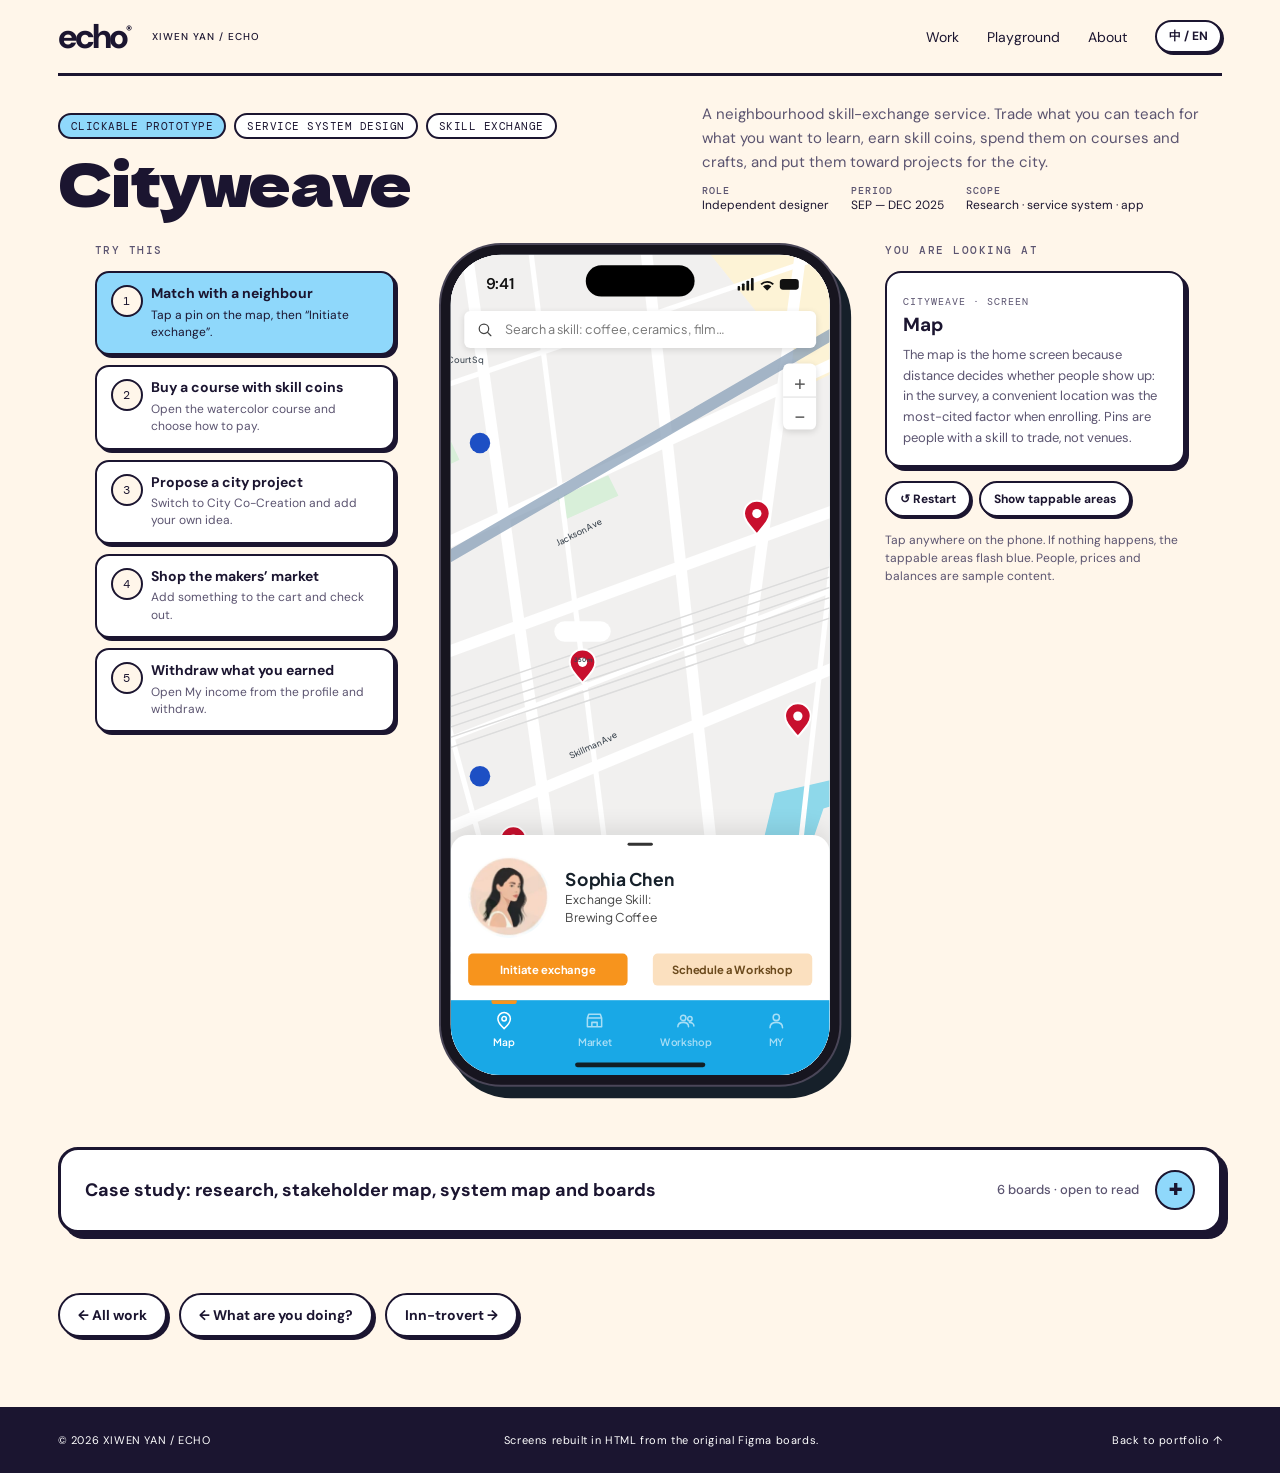
==== cityweave.html @ c462e12c "Add clickable prototypes for Inn-trovert, What are you doing? and Cityweave Each project gets its ow" ====
<!doctype html><html lang="en"><head><meta charset="UTF-8"><meta name="viewport" content="width=device-width, initial-scale=1">
<title>Cityweave — Clickable prototype · Xiwen (Echo) Yan</title>
<meta name="description" content="Cityweave: a skill-exchange service that weaves learning, earning and co-creation into city life. Tap through the prototype: match with a neighbour, buy a course with skill coins, propose a city project.">
<link rel="canonical" href="https://portfolio.xiwenyan.top/cityweave.html">
<meta name="author" content="Xiwen Yan (Echo Yan)"><meta name="theme-color" content="#19a8e6">
<meta property="og:type" content="article"><meta property="og:title" content="Cityweave — clickable prototype by Xiwen (Echo) Yan">
<meta property="og:description" content="Weaving skills into the city fabric. Tap through the prototype.">
<meta property="og:url" content="https://portfolio.xiwenyan.top/cityweave.html"><meta property="og:image" content="https://portfolio.xiwenyan.top/assets/cityweave-cover.webp">
<meta name="twitter:card" content="summary_large_image">
<link rel="icon" href="assets/avatar.png">
<link rel="stylesheet" href="proto.css">
<link rel="stylesheet" href="https://fonts.googleapis.com/css2?family=Plus+Jakarta+Sans:wght@400;500;600;700;800&display=swap">
<style>
:root{--accent:#8fd8fb}
/* Cityweave — sky blue, one orange, lots of white. Rebuilt from the high-fidelity board. */
.cw{--blue:#19a8e6;--pale:#bfe6fa;--bg:#eef8fd;--or:#f7941d;--ink:#16202a;--mute:#93a3b0;background:var(--bg);color:var(--ink);font-family:'Plus Jakarta Sans',sans-serif}
.cw .screen{background:var(--bg)}
.cw svg.ic{width:22px;height:22px;fill:none;stroke:currentColor;stroke-width:1.7;stroke-linecap:round;stroke-linejoin:round}
.cw .bar{flex:none;height:44px;display:grid;grid-template-columns:52px 1fr 52px;align-items:center;text-align:center;font-weight:700;font-size:15px}
.cw .bar button{height:100%;display:grid;place-items:center}
.cw .tabs{flex:none;display:grid;grid-template-columns:repeat(4,1fr);background:var(--blue);padding:10px 8px 28px;color:rgba(255,255,255,.62)}
.cw .tabs button{display:flex;flex-direction:column;align-items:center;gap:4px;font-size:10.5px;font-weight:600;position:relative}
.cw .tabs .cur{color:#fff}.cw .tabs .cur::before{content:'';position:absolute;top:-10px;width:26px;height:4px;border-radius:0 0 3px 3px;background:var(--or)}
.cw .btn{display:block;width:100%;padding:13px;border-radius:8px;background:var(--blue);color:#fff;font-weight:700;font-size:14px;text-align:center}
.cw .btn.or{background:var(--or)}.cw .btn.soft{background:#fbe0bf;color:#6b4a1d}.cw .btn.round{border-radius:30px}
.cw .btn:active{filter:brightness(.92)}
.cw .chips{display:flex;gap:8px;overflow-x:auto;scrollbar-width:none;padding:2px 16px}.cw .chips::-webkit-scrollbar{display:none}
.cw .chip2{flex:none;padding:5px 14px;border-radius:6px;border:1px solid var(--or);font-size:11.5px;font-weight:600;background:#fff}
.cw .chip2[aria-pressed=true]{background:var(--or);color:#fff}
.cw .card{background:#fff;border-radius:12px;box-shadow:0 2px 10px rgba(25,120,170,.08)}
/* map */
.cw .map{position:absolute;inset:0 0 0 0;background:#f1f0ef;overflow:hidden}
.cw .map svg{width:100%;height:100%;display:block;transition:transform .35s cubic-bezier(.2,.8,.2,1);transform-origin:50% 42%}
.cw .map text{font:500 13px 'Plus Jakarta Sans',sans-serif;fill:#3c4650}
.cw .pin{cursor:pointer}.cw .pin circle{transition:r .2s}
.cw .pin.on .halo{animation:halo 1.6s infinite}@keyframes halo{from{r:10;opacity:.5}to{r:26;opacity:0}}
.cw .search{position:absolute;left:14px;right:14px;top:58px;z-index:3;height:38px;border-radius:6px;background:#fff;box-shadow:0 2px 8px rgba(0,0,0,.12);display:flex;align-items:center;gap:10px;padding:0 12px;color:#444;font-size:13px}
.cw .search input{flex:1;border:0;outline:0;font:inherit;background:none;min-width:0}
.cw .zoom{position:absolute;right:14px;top:112px;z-index:3;display:grid;border-radius:6px;overflow:hidden;box-shadow:0 2px 8px rgba(0,0,0,.14);background:#fff}
.cw .zoom button{width:34px;height:34px;font-size:20px;color:#555}.cw .zoom button+button{border-top:1px solid #ddd}
.cw .person{position:absolute;left:0;right:0;bottom:74px;z-index:4;background:#fff;border-radius:18px 18px 0 0;padding:22px 18px 18px;box-shadow:0 -6px 24px rgba(0,0,0,.1);transition:transform .3s cubic-bezier(.2,.8,.2,1)}
.cw .person::before{content:'';position:absolute;left:50%;top:8px;width:26px;height:3px;margin-left:-13px;border-radius:2px;background:#333}
.cw .person .top{display:flex;gap:16px;align-items:center;margin-bottom:16px}
.cw .face{width:84px;height:84px;border-radius:50%;object-fit:cover;flex:none;background:#f6d7c6;display:grid;place-items:center;font-weight:800;font-size:26px;color:#fff}
.cw .person h3{font-size:18px;font-weight:700}.cw .person p{font-size:12.5px;color:#444;line-height:1.5}
.cw .two{display:grid;grid-template-columns:1fr 1fr;gap:26px}
.cw .two .btn{padding:9px;font-size:11.5px;border-radius:5px}
.cw .maptabs{position:absolute;left:0;right:0;bottom:0;z-index:5}
/* sheets */
.cw .dim{position:absolute;inset:0;z-index:8;background:rgba(10,30,45,.4);opacity:0;pointer-events:none;transition:opacity .25s}.cw .dim.show{opacity:1;pointer-events:auto}
.cw .sheet{position:absolute;left:0;right:0;bottom:0;z-index:9;background:#fff;border-radius:22px 22px 0 0;padding:26px 22px 40px;transform:translateY(105%);transition:transform .32s cubic-bezier(.2,.8,.2,1);max-height:82%;overflow-y:auto}
.cw .sheet.show{transform:none}
.cw .sheet h4{margin:0 0 6px;font-size:18px}.cw .sheet p{font-size:13px;line-height:1.55;color:#56636e}
.cw .lbl{font-size:11px;font-weight:700;letter-spacing:.6px;color:var(--mute);margin:16px 0 8px;text-transform:uppercase}
.cw .opts{display:flex;flex-wrap:wrap;gap:8px}
.cw .opt{padding:9px 14px;border-radius:20px;border:1.5px solid var(--pale);font-size:13px;font-weight:600;background:#fff}
.cw .opt[aria-pressed=true]{border-color:var(--blue);background:var(--pale)}
.cw .ok{width:64px;height:64px;border-radius:50%;background:var(--blue);color:#fff;display:grid;place-items:center;margin:4px auto 14px}
.cw .ok svg{width:34px;height:34px;stroke-width:2.6}
.cw .field{width:100%;padding:12px 14px;border-radius:8px;border:1.5px solid var(--pale);font:600 15px 'Plus Jakarta Sans',sans-serif;outline:0;background:#f7fcff}
.cw .field:focus{border-color:var(--blue)}
.cw .pay{display:flex;align-items:center;gap:12px;width:100%;padding:13px;border-radius:10px;border:1.5px solid var(--pale);text-align:left;font-size:14px;font-weight:700;margin-top:8px}
.cw .pay small{display:block;font-weight:500;font-size:11.5px;color:var(--mute)}
.cw .pay[aria-pressed=true]{border-color:var(--blue);background:#e8f6fe}
.cw .pay i{width:36px;height:36px;border-radius:9px;background:#ffeecf;display:grid;place-items:center;font-style:normal;color:var(--or);font-weight:800;flex:none}
/* workshop */
.cw .seg{display:grid;grid-template-columns:1fr 1fr;margin:4px 16px 12px;font-size:14px;font-weight:600}
.cw .seg button{padding:7px;border-radius:6px}.cw .seg button[aria-pressed=true]{background:#5cc4f2;color:#fff;font-weight:700}
.cw .course{display:grid;grid-template-columns:1fr 92px;gap:12px;width:100%;text-align:left;padding:14px;margin-top:8px}
.cw .course small{font-size:10px;color:var(--mute)}.cw .course h3{font-size:13px;font-weight:700;line-height:1.3;margin:6px 0 4px}
.cw .course p{font-size:10.5px;line-height:1.5;color:var(--mute)}
.cw .course img{width:92px;height:112px;object-fit:cover;border-radius:6px}
.cw .price{display:inline-block;margin-top:10px;padding:4px 16px;border-radius:14px;background:var(--or);color:#fff;font-size:11px;font-weight:700}
.cw .owned{background:var(--blue)}
.cw h2{font-size:16px;font-weight:700;margin:14px 0 10px}
.cw .hscroll{display:flex;gap:10px;overflow-x:auto;scrollbar-width:none;margin:0 -16px;padding:0 16px 6px}.cw .hscroll::-webkit-scrollbar{display:none}
.cw .proj{flex:none;width:170px;text-align:left}.cw .proj img{width:170px;height:98px;object-fit:cover;border-radius:6px;display:block}
.cw .proj b{display:block;font-size:12px;margin:10px 0 3px}.cw .proj span{font-size:10.5px;line-height:1.45;color:var(--mute);display:block}
.cw .prop{display:flex;gap:12px;align-items:center;width:100%;text-align:left;padding:10px;border-radius:6px;background:var(--pale);margin-top:8px;font-size:12.5px;font-weight:600}
.cw .prop i{width:38px;height:38px;border-radius:8px;background:#fff;display:grid;place-items:center;flex:none;color:var(--or)}
.cw .prop small{display:block;font-weight:500;font-size:10.5px;color:#6f8797}
.cw .prop em{margin-left:auto;font-style:normal;font-size:10.5px;padding:3px 9px;border-radius:10px;background:#fff;color:var(--blue);white-space:nowrap}
.cw .prop.new{animation:slidein .45s cubic-bezier(.2,1.2,.4,1)}@keyframes slidein{from{transform:translateY(-14px);opacity:0}}
/* course detail */
.cw .cover{width:100%;height:240px;object-fit:cover;display:block}
.cw [data-screen=course] .scroll::before{content:'';position:absolute;left:0;right:0;top:0;height:110px;background:linear-gradient(#0008,#0000);z-index:1;pointer-events:none}
.cw .teacher{display:flex;gap:12px;align-items:center;font-size:13px;font-weight:700}.cw .teacher img{width:44px;height:44px;border-radius:50%}
.cw .teacher small{display:block;font-weight:500;color:var(--mute);font-size:11px}
.cw .review{font-size:12px;line-height:1.55;color:#56636e;padding:10px 0;border-top:1px solid #e3eef4}
.cw .buyband{flex:none;background:var(--blue);padding:14px 20px 34px;color:#fff}
.cw .prog{display:flex;align-items:center;gap:10px;font-size:11px;font-weight:600;margin-bottom:10px}
.cw .prog i{flex:1;height:5px;border-radius:3px;background:rgba(255,255,255,.35);overflow:hidden}.cw .prog i::after{content:'';display:block;height:100%;width:var(--w,0%);background:var(--or);transition:width .5s}
.cw .buyband .btn{background:#fff;color:var(--ink)}
/* market */
.cw .quick{display:grid;grid-template-columns:repeat(3,1fr);padding:4px 30px 12px}
.cw .quick button{display:flex;flex-direction:column;align-items:center;gap:5px;font-size:10px;font-weight:600;color:#4a5661;position:relative}
.cw .quick i{width:44px;height:44px;border-radius:10px;background:#fff;box-shadow:0 2px 8px rgba(25,120,170,.12);display:grid;place-items:center;color:var(--or)}
.cw .badge{position:absolute;top:-5px;right:calc(50% - 30px);min-width:18px;height:18px;border-radius:9px;background:#e5484d;color:#fff;font-size:10px;font-weight:700;line-height:18px;padding:0 5px;transform:scale(0);transition:transform .25s cubic-bezier(.2,1.6,.4,1)}.cw .badge.on{transform:none}
.cw .goods{columns:2;column-gap:10px;padding:0 14px 16px}
.cw .good{break-inside:avoid;display:block;width:100%;text-align:left;margin-bottom:10px;padding:0 0 10px;overflow:hidden}
.cw .good img{width:100%;display:block;object-fit:cover;border-radius:12px}
.cw .good q{display:block;font-size:8.500px;line-height:1.35;color:var(--mute);padding:7px 10px 0;quotes:none}
.cw .good b{display:block;font-size:12px;padding:3px 10px 2px}
.cw .good span{display:flex;justify-content:space-between;align-items:baseline;padding:0 10px;font-size:13px;font-weight:600}.cw .good small{font-size:9px;color:var(--mute);font-weight:500}
.cw .tag{display:inline-block;padding:3px 9px;border-radius:5px;border:1px solid var(--or);font-size:10px;font-weight:600;margin-right:6px}
.cw .line{display:flex;gap:12px;align-items:center;padding:10px 0;border-bottom:1px solid #e3eef4;font-size:13px;font-weight:600}
.cw .line img{width:46px;height:46px;border-radius:8px;object-fit:cover}.cw .line span{margin-left:auto}
/* my */
.cw .stats{display:grid;grid-template-columns:repeat(3,1fr);gap:6px;margin-top:16px}
.cw .stats div{background:var(--pale);border-radius:6px;padding:10px 4px;text-align:center;font-size:20px;font-weight:700}
.cw .stats small{display:block;font-size:9.500px;font-weight:500;color:#7e97a8;line-height:1.3;margin-top:6px}
.cw .rowbtn{display:flex;gap:12px;align-items:center;width:100%;padding:10px 12px;border-radius:6px;background:var(--pale);text-align:left;font-size:13px;font-weight:600}
.cw .rowbtn i{width:36px;height:36px;border-radius:8px;background:#fff;display:grid;place-items:center;flex:none;color:var(--or);font-style:normal;font-weight:800}
.cw .rowbtn small{display:block;font-weight:500;font-size:11px;color:#7e97a8}.cw .rowbtn>svg{margin-left:auto}
.cw .float{position:absolute;width:38px;height:38px;border-radius:10px;background:#fff;box-shadow:0 2px 8px rgba(25,120,170,.16);display:grid;place-items:center;color:var(--or)}
.cw .bal{font-size:26px;font-weight:800;margin:10px 0 16px}
.cw .kv{display:flex;justify-content:space-between;font-size:11.5px;color:var(--mute);padding:9px 0;border-top:1px solid #dcebf3}.cw .kv b{color:var(--ink);font-weight:600}
</style></head><body>
<a class="skip" href="#prototype" data-en="Skip to the prototype" data-zh="跳到原型">Skip to the prototype</a>
<header class="site"><a class="wordmark" href="index.html">echo<span>®</span><small>Xiwen Yan / Echo</small></a><nav aria-label="Main navigation"><a href="index.html#work" data-en="Work" data-zh="作品">Work</a><a href="index.html#play" data-en="Playground" data-zh="实验场">Playground</a><a href="index.html#about" data-en="About" data-zh="关于">About</a></nav><button id="language" aria-label="Switch to Chinese">中 / EN</button></header>

<main>
<section class="intro">
  <div>
    <div class="tags"><span class="chip accent" data-en="CLICKABLE PROTOTYPE" data-zh="可点击原型">CLICKABLE PROTOTYPE</span><span class="chip">SERVICE SYSTEM DESIGN</span><span class="chip">SKILL EXCHANGE</span></div>
    <h1>Cityweave</h1>
  </div>
  <div>
    <p class="lead" data-en="A neighbourhood skill-exchange service. Trade what you can teach for what you want to learn, earn skill coins, spend them on courses and crafts, and put them toward projects for the city." data-zh="一个社区技能交换服务。用你会教的，换你想学的；赚取技能币，用来购买课程和手作，也可以投入城市共创项目。">A neighbourhood skill-exchange service. Trade what you can teach for what you want to learn, earn skill coins, spend them on courses and crafts, and put them toward projects for the city.</p>
    <div class="facts"><span><b data-en="ROLE" data-zh="角色">ROLE</b><span data-en="Independent designer" data-zh="独立设计">Independent designer</span></span><span><b data-en="PERIOD" data-zh="时间">PERIOD</b>SEP — DEC 2025</span><span><b data-en="SCOPE" data-zh="范围">SCOPE</b><span data-en="Research · service system · app" data-zh="研究 · 服务系统 · 应用">Research · service system · app</span></span></div>
  </div>
</section>

<section class="stage" id="prototype">
  <aside class="panel">
    <h2 data-en="TRY THIS" data-zh="试试这些">TRY THIS</h2>
    <ol class="tasks">
      <li><button data-go="map" data-task="match"><b data-en="Match with a neighbour" data-zh="和附近的人匹配">Match with a neighbour</b><span data-en="Tap a pin on the map, then “Initiate exchange”." data-zh="点击地图上的标记，再点「发起交换」。">Tap a pin on the map, then “Initiate exchange”.</span></button></li>
      <li><button data-go="workshop" data-screens="workshop,course" data-task="course"><b data-en="Buy a course with skill coins" data-zh="用技能币购买课程">Buy a course with skill coins</b><span data-en="Open the watercolor course and choose how to pay." data-zh="打开水彩课程，选择支付方式。">Open the watercolor course and choose how to pay.</span></button></li>
      <li><button data-go="workshop" data-screens="none" data-task="propose"><b data-en="Propose a city project" data-zh="发起一个城市共创项目">Propose a city project</b><span data-en="Switch to City Co-Creation and add your own idea." data-zh="切换到「城市共创」，添加你自己的想法。">Switch to City Co-Creation and add your own idea.</span></button></li>
      <li><button data-go="market" data-screens="market,product" data-task="cart"><b data-en="Shop the makers’ market" data-zh="逛逛手作市集">Shop the makers’ market</b><span data-en="Add something to the cart and check out." data-zh="把一件商品加入购物车并结算。">Add something to the cart and check out.</span></button></li>
      <li><button data-go="my" data-screens="my,income" data-task="cash"><b data-en="Withdraw what you earned" data-zh="提现你的收入">Withdraw what you earned</b><span data-en="Open My income from the profile and withdraw." data-zh="从个人页进入「我的收入」并提现。">Open My income from the profile and withdraw.</span></button></li>
    </ol>
  </aside>

  <div class="device"><div class="phone cw" data-start="map">
    <div class="statusbar"><span>9:41</span><svg viewBox="0 0 70 14"><rect x="0" y="9" width="3" height="5" rx="1"/><rect x="5" y="6" width="3" height="8" rx="1"/><rect x="10" y="3" width="3" height="11" rx="1"/><rect x="15" y="0" width="3" height="14" rx="1"/><path d="M33 3.2c3 0 5.600 1.200 7.500 3.100l-1.500 1.500a8.400 8.400 0 0 0-12 0l-1.500-1.500A10.600 10.600 0 0 1 33 3.200zm0 4.200c1.800 0 3.400.7 4.600 1.900L33 14l-4.600-4.700A6.500 6.500 0 0 1 33 7.400z"/><rect x="47" y="1" width="21" height="12" rx="3.500"/></svg></div>

    <!-- Map -->
    <section class="screen" data-screen="map" data-status="#111" data-title="Map" data-title-zh="地图" data-note-en="The map is the home screen because distance decides whether people show up: in the survey, a convenient location was the most-cited factor when enrolling. Pins are people with a skill to trade, not venues." data-note-zh="地图是首页，因为距离决定人们会不会来：问卷中，「地点方便」是报名时最常被提到的因素。标记代表的是有技能可以交换的人，而不是场所。">
      <div class="map"><svg viewBox="0 0 390 640" preserveAspectRatio="xMidYMid slice" id="mapsvg">
        <rect width="390" height="640" fill="#f1f0ef"/>
        <path d="M250 0h140v70l-60 30z" fill="#fdf3d6"/><path d="M0 150l40-20 14 30-54 26z" fill="#d8efd9"/><path d="M130 190l40-18 8 16-40 18z" fill="#d8efd9"/><path d="M300 420l60-14 6 18-28 8-44 130-26-8z" fill="#8ed8ea"/>
        <g stroke="#fff" stroke-width="9" fill="none" stroke-linecap="round"><path d="M-10 250 400 60M-10 330 400 180M-10 470 400 300M60 0l90 640M200 0l70 640M-10 560 400 600M320 0l-40 300"/></g>
        <g stroke="#fff" stroke-width="4" fill="none"><path d="M-10 120 400 -20M-10 400 400 240M110 0l80 640M-10 520 300 640M360 100l-60 540M0 200l120 440"/></g>
        <g stroke="#dcdcdc" stroke-width="1.200" fill="none"><path d="M-10 372 400 232M-10 380 400 240M-10 388 400 248M-10 396 400 256M-10 404 400 264M-10 364 400 224"/></g>
        <path d="M-10 268 300 88 400 30" stroke="#8aa0b8" stroke-width="9" fill="none" opacity=".75"/><path d="M-10 590c90 0 150 20 240 60" stroke="#8aa0b8" stroke-width="9" fill="none" opacity=".75"/>
        <text x="86" y="152">Court Sq</text><circle cx="70" cy="147" r="8" fill="#1d4fc4"/><text x="70" y="150" font-size="7" style="fill:#fff;font-size:6.500px;text-anchor:middle">M</text>
        <text transform="translate(128 222) rotate(-27)">Jackson Ave</text><text transform="translate(138 388) rotate(-25)">Skillman Ave</text>
        <text x="86" y="412">Hunterspoint Avenue</text><circle cx="70" cy="407" r="8" fill="#1d4fc4"/>
        <text transform="translate(40 492) rotate(10)" style="font-size:11px">51st Ave</text><text transform="translate(232 486) rotate(-70)" style="font-size:11px">27th St</text><text x="246" y="470" style="font-size:10.500px;fill:#4a9fb5">Dutch Kills</text>
        <text x="6" y="300" style="font-weight:700;letter-spacing:1.500px">CITY</text><text x="290" y="318" style="fill:#75808a">Community</text>
        <g id="pins"></g>
      </svg></div>
      <label class="search"><svg class="ic" viewBox="0 0 24 24" style="width:18px;height:18px"><circle cx="11" cy="11" r="6.500"/><path d="m16 16 4.500 4.500"/></svg><input id="q" type="search" placeholder="Search a skill: coffee, ceramics, film…" aria-label="Search a skill"></label>
      <div class="zoom"><button data-act="zoom" data-d="1" aria-label="Zoom in">+</button><button data-act="zoom" data-d="-1" aria-label="Zoom out">−</button></div>
      <div class="person" id="person"></div>
      <nav class="tabs maptabs" data-tab="map"></nav>
    </section>

    <!-- Market -->
    <section class="screen" data-screen="market" data-status="#111" data-title="Market" data-title-zh="市集" data-note-en="Where a learned skill starts paying back. Makers list handmade work and services; items with the coin badge can be bought with skill coins earned from teaching." data-note-zh="学到的技能在这里开始产生回报。手作人在此上架作品与服务；带金币标记的商品，可以用教学赚到的技能币购买。">
      <div class="bar"><span></span>Market<button data-act="soon" aria-label="Search"><svg class="ic" viewBox="0 0 24 24"><circle cx="11" cy="11" r="6.500"/><path d="m16 16 4.500 4.500"/></svg></button></div>
      <div class="scroll">
        <div class="quick"><button data-act="orders"><i><svg class="ic" viewBox="0 0 24 24"><rect x="4" y="5" width="16" height="14" rx="2"/><path d="M8 10h8M8 14h5"/></svg></i>My Order</button><button data-act="cart"><i><svg class="ic" viewBox="0 0 24 24"><path d="M3 5h3l2 10h10l2-7H7.500"/><circle cx="9.500" cy="19" r="1.300"/><circle cx="17" cy="19" r="1.300"/></svg></i>Shopping Cart<em class="badge" id="cartn">0</em></button><button data-act="coupons"><i><svg class="ic" viewBox="0 0 24 24"><path d="M4 8h16v3a2 2 0 0 0 0 4v3H4v-3a2 2 0 0 0 0-4zM10 8v10"/></svg></i>Coupons</button></div>
        <div class="goods" id="goods"></div>
      </div>
      <nav class="tabs" data-tab="market"></nav>
    </section>
    <section class="screen" data-screen="product" data-status="#111" data-title="Product details" data-title-zh="商品详情" data-note-en="A maker’s listing: one large photo, a price, and plain-language details. “Customization” opens a conversation with the maker rather than a form." data-note-zh="手作人的商品页：一张大图、一个价格、平实的说明。「定制」开启的是与手作人的对话，而不是一张表单。">
      <div class="bar"><button data-back aria-label="Back"><svg class="ic" viewBox="0 0 24 24"><path d="M20 12H5m6-6-6 6 6 6"/></svg></button>Market<span></span></div>
      <div class="scroll" id="pd"></div>
      <div style="flex:none;display:grid;grid-template-columns:1fr 1fr;gap:16px;padding:10px 20px 34px"><button class="btn soft round" data-act="add">Add to Cart</button><button class="btn or round" data-act="buy">Buy Now</button></div>
    </section>

    <!-- Workshop -->
    <section class="screen" data-screen="workshop" data-status="#111" data-title="Workshop" data-title-zh="工作坊" data-note-en="Two kinds of learning side by side: short paid courses taught by neighbours, and City Co-Creation, where skills go into shared projects like a park or a community library." data-note-zh="两种学习并列呈现：由邻居教授的短期付费课程，以及「城市共创」，把技能投入公园、社区图书馆这样的共享项目。">
      <div class="bar"><span></span>Workshop<button data-act="soon" aria-label="Search"><svg class="ic" viewBox="0 0 24 24"><circle cx="11" cy="11" r="6.500"/><path d="m16 16 4.500 4.500"/></svg></button></div>
      <div class="seg" id="wseg"><button aria-pressed="true" data-act="wtab" data-t="paid">Paid Courses</button><button aria-pressed="false" data-act="wtab" data-t="city">City Co-Creation</button></div>
      <div class="scroll" id="w-paid">
        <div class="chips" id="cfilter"><button class="chip2" aria-pressed="true" data-act="sort" data-s="all">All</button><button class="chip2" aria-pressed="false" data-act="sort" data-s="dist">Distance</button><button class="chip2" aria-pressed="false" data-act="sort" data-s="time">Time</button><button class="chip2" aria-pressed="false" data-act="sort" data-s="price">Price</button><button class="chip2" aria-pressed="false" data-act="sort" data-s="all">Personalized</button></div>
        <div id="courses" style="padding:0 12px 16px"></div>
      </div>
      <div class="scroll" id="w-city" hidden style="padding:0 16px 16px">
        <div class="chips" style="padding:2px 0" id="pfilter"><button class="chip2" aria-pressed="true" data-act="pf" data-f="all">All</button><button class="chip2" aria-pressed="false" data-act="pf" data-f="on">Ongoing</button><button class="chip2" aria-pressed="false" data-act="pf" data-f="done">Completed</button><button class="chip2" aria-pressed="false" data-act="pf" data-f="prop">Proposed</button></div>
        <div id="sec-on"><div class="card" style="padding:4px 14px 14px;margin-top:12px"><h2>Ongoing Projects</h2><div class="hscroll"><button class="proj" data-act="join" data-n="Park Revitalization"><img src="assets/proto/cw/park.webp" alt=""><b>Park Revitalization</b><span>Transforming a neglected park into a vibrant community space.</span></button><button class="proj" data-act="join" data-n="Community Garden"><img src="assets/proto/cw/garden.webp" alt=""><b>Community Garden</b><span>Creating a shared garden for residents to grow and connect.</span></button></div></div></div>
        <div id="sec-prop"><h2>Proposed Projects</h2><div id="props"></div><button class="btn" style="margin-top:12px" data-act="propose">＋ Propose Project</button></div>
        <p id="sec-done" hidden style="font-size:13px;color:var(--mute);padding:30px 0;text-align:center">No completed projects in this neighbourhood yet.</p>
      </div>
      <nav class="tabs" data-tab="workshop"></nav>
    </section>
    <section class="screen" data-screen="course" data-status="#111" data-title="Course detail" data-title-zh="课程详情" data-note-en="An immersive landing page for one course: cover art, what you will make, the teacher’s certification and real reviews. Pay in yuan or in skill coins; coins are how teaching one thing funds learning another." data-note-zh="单个课程的沉浸式落地页：封面、你将做出什么、教师认证和真实评价。可以用人民币或技能币支付；技能币让「教一样」可以支持「学另一样」。">
      <div class="bar" style="position:absolute;left:0;right:0;top:52px;z-index:2;color:#fff;text-shadow:0 1px 6px rgba(0,0,0,.5)"><button data-back aria-label="Back"><svg class="ic" viewBox="0 0 24 24"><path d="M20 12H5m6-6-6 6 6 6"/></svg></button>Course Intro<span></span></div>
      <div class="scroll" style="margin-top:-52px"><img class="cover" id="c-cover" alt="">
        <div style="padding:16px 20px 20px"><h3 id="c-title" style="font-size:19px;line-height:1.25"></h3><p id="c-desc" style="font-size:13px;line-height:1.6;color:#56636e;margin-top:8px"></p>
          <div class="card" style="padding:14px;margin-top:16px"><div class="lbl" style="margin-top:0">Teacher Certification</div><div class="teacher"><img src="assets/proto/cw/sophia.webp" alt=""><span>Sophia Chen<small>Artist · certified instructor</small></span></div></div>
          <div class="lbl">User Reviews</div>
          <div class="review">“Small group, real paint on real paper within ten minutes. I left with something I wanted to frame.”<br><b>— Li Yue</b></div>
          <div class="review">“Clear pace for someone who is tired after work. Two hours felt short.”<br><b>— Marcus L.</b></div>
        </div>
      </div>
      <div class="buyband"><div class="prog"><span>Completion Progress</span><i id="c-prog"></i><span id="c-step">0/5</span></div><button class="btn round" id="c-buy" data-act="buycourse">Purchase Course</button></div>
    </section>

    <!-- My -->
    <section class="screen" data-screen="my" data-status="#111" data-title="My profile" data-title-zh="我的" data-note-en="The profile counts both directions of exchange: skills learned and skills taught. The top-left shortcut leads to income, because for makers this is also where they get paid." data-note-zh="个人页同时记录交换的两个方向：学到的技能和教出去的技能。左上角的入口通向收入页，因为对手作人来说，这里也是他们获得收入的地方。">
      <div class="bar"><span></span>My<button data-act="soon" aria-label="Settings"><svg class="ic" viewBox="0 0 24 24"><circle cx="12" cy="12" r="3"/><path d="M12 3v3m0 12v3M3 12h3m12 0h3M5.600 5.600l2.100 2.100m8.600 8.600 2.100 2.100m0-12.800-2.100 2.100M7.700 16.300l-2.100 2.100"/></svg></button></div>
      <div class="scroll" style="padding:0 18px 16px;position:relative">
        <button class="float" style="left:20px;top:4px" data-go="income" aria-label="My income"><svg class="ic" viewBox="0 0 24 24"><path d="M4 18a8 8 0 0 1 16 0M7 18a5 5 0 0 1 10 0M10 18a2 2 0 0 1 4 0"/></svg></button>
        <button class="float" style="right:20px;top:70px" data-act="coins" aria-label="Skill coins"><svg class="ic" viewBox="0 0 24 24"><ellipse cx="12" cy="8" rx="7" ry="3"/><path d="M5 8v4c0 1.700 3.100 3 7 3s7-1.300 7-3V8M5 12v4c0 1.700 3.100 3 7 3s7-1.300 7-3v-4"/></svg></button>
        <div style="text-align:center;font-size:12px;color:#56636e;line-height:1.5"><img src="assets/proto/cw/ethan.webp" alt="" style="width:96px;height:96px;border-radius:50%;display:block;margin:0 auto 8px"><b style="font-size:17px;color:var(--ink)">Ethan</b><br>UI/UX Designer<br>Joined 2021</div>
        <div class="stats"><div><span id="s-learn">12</span><small>Skills Learned</small></div><div><span id="s-teach">8</span><small>Skills Taught</small></div><div><span id="s-work">24</span><small>Workshops Attended</small></div></div>
        <h2>Skill coin</h2><button class="rowbtn" data-act="coins"><i>¢</i><span>Skill Coin Balance<small id="coin-bal">1500</small></span><svg class="ic" viewBox="0 0 24 24"><path d="m9 6 6 6-6 6"/></svg></button>
        <h2>Achievements</h2><img src="assets/proto/cw/achv.webp" alt="Achievement cards" style="width:100%;border-radius:8px;display:block">
      </div>
      <nav class="tabs" data-tab="my"></nav>
    </section>
    <section class="screen" data-screen="income" data-status="#111" data-title="Income breakdown" data-title-zh="收入明细" data-note-en="Income is split by where it came from, so a creator can see whether workshops, classes or products are worth their evenings. Withdrawing closes the loop the research asked for: a complete earnings cycle for creators." data-note-zh="收入按来源拆分，创作者可以看出工作坊、课程还是商品更值得投入晚上的时间。提现补上了研究中提出的那一环：创作者完整的收益闭环。">
      <div class="bar"><button data-back aria-label="Back"><svg class="ic" viewBox="0 0 24 24"><path d="M20 12H5m6-6-6 6 6 6"/></svg></button>My income<span></span></div>
      <div class="scroll" style="padding:14px 22px"><b style="font-size:15px">Total Balance</b><div class="bal" id="bal"></div>
        <div class="kv">Withdrawable Amount<b id="wd-able"></b></div><div class="kv">Pending Posting Amount<b>¥ 53.80</b></div>
        <h2 style="margin-top:20px">Income Breakdown</h2>
        <div style="background:var(--pale);border-radius:8px;padding:6px"><button class="rowbtn" data-act="soon"><i>W</i><span>¥ 1,250.00<small>Workshop Commissions</small></span><svg class="ic" viewBox="0 0 24 24"><path d="m9 6 6 6-6 6"/></svg></button><button class="rowbtn" data-act="soon"><i>C</i><span>¥ 350.00<small>Class Revenue</small></span><svg class="ic" viewBox="0 0 24 24"><path d="m9 6 6 6-6 6"/></svg></button><button class="rowbtn" data-act="soon"><i>P</i><span>¥ 53.80<small>Custom Products</small></span><svg class="ic" viewBox="0 0 24 24"><path d="m9 6 6 6-6 6"/></svg></button></div>
        <p style="text-align:center;font-size:10.500px;color:var(--mute);margin:44px 0 10px">Specific revenue-sharing ratios</p><button class="btn" data-act="withdraw">Withdraw</button>
      </div>
    </section>

    <div class="dim" id="dim" data-act="close"></div><div class="sheet" id="sheet"></div>
    <div class="ptoast" role="status"></div><div class="homebar"></div>
  </div></div>

  <aside class="panel">
    <h2 data-en="YOU ARE LOOKING AT" data-zh="当前页面">YOU ARE LOOKING AT</h2>
    <div class="now" aria-live="polite"><small>CITYWEAVE · SCREEN</small><h3 id="now-title"></h3><p id="now-note"></p></div>
    <div class="controls"><button id="restart" data-en="↺ Restart" data-zh="↺ 重新开始">↺ Restart</button><button id="hints" aria-pressed="false" data-en="Show tappable areas" data-zh="显示可点击区域">Show tappable areas</button></div>
    <p class="hint-note" data-en="Tap anywhere on the phone. If nothing happens, the tappable areas flash blue. People, prices and balances are sample content." data-zh="在手机上任意点击。如果没有反应，可点击区域会闪烁蓝色提示。人物、价格与余额均为示例内容。">Tap anywhere on the phone. If nothing happens, the tappable areas flash blue. People, prices and balances are sample content.</p>
  </aside>
</section>

<details class="case" id="case-study">
  <summary><span data-en="Case study: research, stakeholder map, system map and boards" data-zh="设计案例：研究、利益相关者地图、系统地图与图版">Case study: research, stakeholder map, system map and boards</span><small data-en="6 boards · open to read" data-zh="6 张图版 · 点击展开">6 boards · open to read</small></summary>
  <div class="case-body">
    <div class="case-copy">
      <div><h3 data-en="Weaving skills into everyday life" data-zh="让技能融入日常生活">Weaving skills into everyday life</h3><p data-en="The concept encourages young people to enrich their lifestyles through sustainable learning, while helping artisans expand their markets and circulate the value of their skills." data-zh="通过可持续学习丰富年轻人的生活方式，同时帮助手艺人拓展市场，让技能的价值流动起来。">The concept encourages young people to enrich their lifestyles through sustainable learning, while helping artisans expand their markets and circulate the value of their skills.</p></div>
      <div><h3 data-en="What the research said" data-zh="研究发现">What the research said</h3><p data-en="Most young people are interested in hobby skills but rarely take part: limited time and energy, and little transparent information. They prefer in-person, short, small-group courses close to home at a reasonable price." data-zh="多数年轻人对兴趣技能有兴趣，却很少真正参与：时间精力有限，信息也不透明。他们偏好离家近、价格合理的线下短期小班课程。">Most young people are interested in hobby skills but rarely take part: limited time and energy, and little transparent information. They prefer in-person, short, small-group courses close to home at a reasonable price.</p></div>
      <div><h3 data-en="From research to a connected service" data-zh="从研究到服务系统">From research to a connected service</h3><p data-en="The boards document background and user research, a stakeholder map, map illustrations, app flows, a storyboard, high-fidelity interfaces, and the service system map." data-zh="图版记录背景与用户研究、利益相关者地图、地图设计、应用流程、故事板、高保真界面以及服务系统地图。">The boards document background and user research, a stakeholder map, map illustrations, app flows, a storyboard, high-fidelity interfaces, and the service system map.</p></div>
    </div>
    <p class="note" data-en="Click a board to open the full-resolution original." data-zh="点击图版可打开原始分辨率大图。">Click a board to open the full-resolution original.</p>
    <div class="boards" data-pages="30,31,32,33,34,35" data-name="Cityweave"></div>
  </div>
</details>
<div class="more"><a href="index.html#work" data-en="← All work" data-zh="← 全部作品">← All work</a><a href="what-are-you-doing.html" data-en="← What are you doing?" data-zh="← What are you doing?">← What are you doing?</a><a href="inn-trovert.html" data-en="Inn-trovert →" data-zh="Inn-trovert →">Inn-trovert →</a></div>
</main>
<footer class="site"><span>© 2026 XIWEN YAN / ECHO</span><span data-en="Screens rebuilt in HTML from the original Figma boards." data-zh="界面依据原始 Figma 图版以 HTML 重建。">Screens rebuilt in HTML from the original Figma boards.</span><a href="index.html" data-en="Back to portfolio ↑" data-zh="返回作品集 ↑">Back to portfolio ↑</a></footer>

<script src="proto.js"></script>
<script>
// Cityweave prototype. One wallet (yuan + skill coins) runs through map, workshop, market and profile.
const {$,$$,go,toast,done}=Proto,A='assets/proto/cw/';
const yen=n=>'¥ '+n.toLocaleString('en-US',{minimumFractionDigits:2});
const fresh=()=>({coins:1500,able:1600,cart:[],orders:[],owned:new Set(),joined:new Set(),matched:new Set(),sel:'sophia',zoom:1,
  props:[['Bike Lane Expansion','Proposed by Amelia Harper','bike',18],['Community Library','Proposed by Ethan Carter','book',31]]});
let S=fresh();

$$('.tabs').forEach(n=>{const cur=n.dataset.tab,tab=(id,label,icon)=>`<button data-go="${id}" data-root class="${id===cur?'cur':''}"><svg class="ic" viewBox="0 0 24 24">${icon}</svg>${label}</button>`;
  n.innerHTML=tab('map','Map','<path d="M12 21s7-6 7-11a7 7 0 0 0-14 0c0 5 7 11 7 11z"/><circle cx="12" cy="10" r="2.500"/>')+tab('market','Market','<path d="M4 9l1.500-4h13L20 9M4 9v10h16V9M4 9h16M9 19v-5h6v5"/>')+tab('workshop','Workshop','<circle cx="9" cy="9" r="3"/><circle cx="16.500" cy="10" r="2.500"/><path d="M3 19c0-3 2.500-5 6-5s6 2 6 5m1-5c2.500 0 5 1.500 5 4"/>')+tab('my','MY','<circle cx="12" cy="8.500" r="3.500"/><path d="M5 20c0-4 3-6 7-6s7 2 7 6"/>')});

// ── Sheets
function sheet(html){$('#sheet').innerHTML=html;$('#sheet').classList.add('show');$('#dim').classList.add('show');$('#sheet').scrollTop=0}
function closeSheet(){$('#sheet').classList.remove('show');$('#dim').classList.remove('show')}
const okMark='<div class="ok"><svg class="ic" viewBox="0 0 24 24"><path d="m5 12.500 4.500 4.500L19 7.500"/></svg></div>';

// ── Map: people nearby with a skill to trade
const PEOPLE=[{id:'sophia',name:'Sophia Chen',skill:'Brewing Coffee',wants:'Drawing',x:150,y:330,img:'sophia.webp',dist:'350 m'},
 {id:'marcus',name:'Marcus Lee',skill:'Film Photography',wants:'UI Design',x:286,y:214,c:'#5b8def',dist:'600 m'},
 {id:'ana',name:'Ana Ruiz',skill:'Ceramics',wants:'Photography',x:96,y:468,c:'#e58a5b',dist:'900 m'},
 {id:'wen',name:'Wen Zhao',skill:'Leather Craft',wants:'Coffee Brewing',x:318,y:372,c:'#57b894',dist:'1.1 km'}];
function renderPins(q=''){const hit=p=>!q||(p.skill+p.name).toLowerCase().includes(q.toLowerCase());
  $('#pins').innerHTML=PEOPLE.map(p=>`<g class="pin ${p.id===S.sel?'on':''}" data-act="pin" data-id="${p.id}" opacity="${hit(p)?1:.18}" transform="translate(${p.x} ${p.y})"><circle class="halo" r="10" fill="#e5484d" opacity="0"/><path d="M0 4c-6-7-10-11-10-16a10 10 0 0 1 20 0c0 5-4 9-10 16z" fill="${S.matched.has(p.id)?'#19a8e6':'#c8102e'}" stroke="#fff" stroke-width="1.500"/><circle cy="-12" r="3.600" fill="#fff"/><rect x="-22" y="-44" width="44" height="16" rx="8" fill="#fff" opacity="${p.id===S.sel?1:0}"/><text y="-32.500" text-anchor="middle" style="font-size:9px;font-weight:700;opacity:${p.id===S.sel?1:0}">${p.dist}</text></g>`).join('');
  const first=PEOPLE.find(hit);if(q&&first&&!hit(PEOPLE.find(p=>p.id===S.sel))){S.sel=first.id;renderPins(q);renderPerson()}}
function renderPerson(){const p=PEOPLE.find(p=>p.id===S.sel),m=S.matched.has(p.id);
  $('#person').innerHTML=`<div class="top">${p.img?`<img class="face" src="${A+p.img}" alt="">`:`<span class="face" style="background:${p.c}">${p.name[0]}</span>`}<div><h3>${p.name}</h3><p>Exchange Skill:<br>${p.skill}</p></div></div><div class="two"><button class="btn or" data-act="exchange">${m?'Exchange requested ✓':'Initiate exchange'}</button><button class="btn soft" data-act="schedule">Schedule a Workshop</button></div>`}
$('#q').addEventListener('input',e=>renderPins(e.target.value.trim()));

// ── Workshop: courses
const COURSES=[{id:'photo',t:'Advanced Photography Techniques',d:'Elevate your photography skills with advanced techniques.',p:79,img:'c1.webp',dist:2.4,time:3},
 {id:'write',t:'Creative Writing Workshop',d:'Unleash your inner writer with this immersive workshop.',p:59,img:'c2.webp',dist:1.2,time:2},
 {id:'paint',t:'Hand-painted Watercolor Plant Illustration',d:'Learn watercolor techniques, create exquisite plant illustrations, and unleash your artistic talent.',p:49,img:'c3.webp',dist:.35,time:1}];
let sortBy='all',courseId='paint';
function renderCourses(){const list=[...COURSES];if(sortBy==='dist')list.sort((a,b)=>a.dist-b.dist);if(sortBy==='time')list.sort((a,b)=>a.time-b.time);if(sortBy==='price')list.sort((a,b)=>a.p-b.p);
  $('#courses').innerHTML=list.map(c=>`<button class="card course" data-act="course" data-id="${c.id}"><span><small>Paid · ${c.dist<1?c.dist*1000+' m':c.dist+' km'} · in ${c.time} day${c.time>1?'s':''}</small><h3>${c.t}</h3><p>${c.d}</p><span class="price ${S.owned.has(c.id)?'owned':''}">${S.owned.has(c.id)?'Enrolled':'¥'+c.p}</span></span><img src="${A+c.img}" alt=""></button>`).join('')}
function renderCourse(){const c=COURSES.find(c=>c.id===courseId),own=S.owned.has(c.id);
  $('#c-cover').src=A+c.img;$('#c-title').textContent=c.t;$('#c-desc').textContent=c.d;$('#c-prog').style.setProperty('--w',own?'60%':'0%');$('#c-step').textContent=own?'3/5':'0/5';
  $('#c-buy').textContent=own?'Continue lesson 4':`Purchase Course · ¥${c.p}`}
// ── City co-creation
const PICON={bike:'<circle cx="6" cy="16" r="3.500"/><circle cx="18" cy="16" r="3.500"/><path d="M6 16l4-8h5l3 8M10 8l4 8"/>',book:'<path d="M4 5c3-1 6-1 8 1 2-2 5-2 8-1v13c-3-1-6-1-8 1-2-2-5-2-8-1zM12 6v13"/>',spark:'<path d="M12 3l2 6 6 2-6 2-2 6-2-6-6-2 6-2z"/>'};
function renderProps(newest){$('#props').innerHTML=S.props.map((p,i)=>`<button class="prop ${i===0&&newest?'new':''}" data-act="back" data-i="${i}"><i><svg class="ic" viewBox="0 0 24 24">${PICON[p[2]]}</svg></i><span>${p[0]}<small>${p[1]}</small></span><em>${p[3]} backers</em></button>`).join('')}
// ── Market
const GOODS=[{id:'leather',n:'Handcrafted leather',p:150,sold:12,img:'leather.webp',h:150,q:'“Excellent quality, available for customization.”',d:'This product is crafted from top-grain cowhide leather using a natural water-dyeing process without chemical fixatives. It features the natural, randomly distributed grain patterns inherent to genuine leather.',tags:['Customization','Buy two, get 20% off']},
 {id:'illus',n:'Full-body illustration',p:850,sold:61,img:'illus.webp',h:96,q:'“It’s painted very quickly, and it’s exceptionally beautiful.”',d:'A commissioned full-body character illustration, drawn to your brief with two rounds of revisions and a print-ready file.',tags:['Commission','7-day delivery']},
 {id:'ceramic',n:'Ceramic vessels',p:150,sold:24,img:'ceramic.webp',h:170,q:'“Each one is incredibly exquisite and beautiful.”',d:'Small-batch stoneware thrown and glazed by hand. No two pieces share the same glaze pattern.',tags:['Handmade','Pick-up nearby']},
 {id:'camera',n:'cosplay Photography',p:150,sold:21,img:'camera.webp',h:150,q:'“Beautifully shot, really knows how to deliver emotional value.”',d:'A two-hour location shoot with twenty retouched photos, by a photographer who learned the craft through Cityweave workshops.',tags:['Service','Coins accepted']},
 {id:'rings',n:'Silver rings',p:260,sold:9,img:'rings.webp',h:84,q:'“Simple and well finished.”',d:'Hand-forged sterling silver rings set with small stones, sized to order.',tags:['Made to order']}];
let goodId='leather';
function renderGoods(){$('#goods').innerHTML=GOODS.map(g=>`<button class="card good" data-act="good" data-id="${g.id}"><img src="${A+g.img}" alt="" style="height:${g.h}px"><q>${g.q}</q><b>${g.n}</b><span>¥${g.p}<small>${g.sold} items sold</small></span></button>`).join('')}
function renderGood(){const g=GOODS.find(g=>g.id===goodId);
  $('#pd').innerHTML=`<img src="${A+g.img}" alt="" style="width:100%;height:330px;object-fit:cover;display:block"><div style="padding:14px 20px"><b style="font-size:16px">${g.n}</b><p style="font-size:14px;font-weight:600;margin:6px 0 10px">¥${g.p} <small style="font-weight:500;font-size:10.500px;color:var(--mute);margin-left:10px">${g.sold} items sold</small></p>${g.tags.map(t=>`<span class="tag">${t}</span>`).join('')}<h2>Product Details</h2><p style="font-size:12.500px;line-height:1.65;color:#3a4650">${g.d}</p></div>`}
function cartBadge(){const b=$('#cartn');b.textContent=S.cart.length;b.classList.toggle('on',S.cart.length>0)}
const cartTotal=()=>S.cart.reduce((s,id)=>s+GOODS.find(g=>g.id===id).p,0);
function cartSheet(){if(!S.cart.length)return sheet('<h4>Shopping Cart</h4><p>Your cart is empty. Open a product and tap “Add to Cart”.</p>');
  sheet(`<h4>Shopping Cart</h4>${S.cart.map(id=>{const g=GOODS.find(g=>g.id===id);return `<div class="line"><img src="${A+g.img}" alt="">${g.n}<span>¥${g.p}</span></div>`}).join('')}<div class="line" style="border:0;font-size:15px">Total<span>¥${cartTotal()}</span></div>${payOptions(cartTotal())}<button class="btn or" style="margin-top:14px" data-act="checkout">Check out</button>`)}
let payWith='yuan';
const payOptions=amount=>{payWith='yuan';return `<div class="lbl">Pay with</div><button class="pay" aria-pressed="true" data-act="pay" data-w="yuan"><i>¥</i><span>¥${amount}<small>From your balance</small></span></button><button class="pay" aria-pressed="false" data-act="pay" data-w="coin"><i>¢</i><span>${amount*10} skill coins<small>You have ${S.coins} · earned by teaching</small></span></button>`};
function settle(amount){if(payWith==='coin'){if(S.coins<amount*10){toast('Not enough skill coins. Teach a session to earn more.',2800);return false}S.coins-=amount*10}else{if(S.able<amount){toast('Not enough balance.');return false}S.able-=amount}renderWallet();return true}
function renderWallet(){$('#coin-bal').textContent=S.coins;$('#bal').textContent=yen(S.able+53.8);$('#wd-able').textContent=yen(S.able)}

const ACT={
  soon(){toast('Not built out in this prototype.')},close:closeSheet,
  zoom(el){S.zoom=Math.max(1,Math.min(2.2,S.zoom+(+el.dataset.d)*.4));$('#mapsvg').style.transform=`scale(${S.zoom})`},
  pin(el){S.sel=el.dataset.id;renderPins($('#q').value.trim());renderPerson()},
  exchange(){const p=PEOPLE.find(p=>p.id===S.sel);if(S.matched.has(p.id))return toast(`${p.name.split(' ')[0]} has your request. You’ll be notified when they reply.`,2800);
    sheet(`<h4>Exchange with ${p.name.split(' ')[0]}</h4><p>An exchange is a trade, not a purchase: you each teach one session.</p><div class="lbl">${p.name.split(' ')[0]} can teach</div><div class="opts"><span class="opt" aria-pressed="true">${p.skill}</span></div><div class="lbl">${p.name.split(' ')[0]} wants to learn · you can teach</div><div class="opts" id="offer">${[p.wants,'UI Design','Drawing','Photography'].filter((v,i,a)=>a.indexOf(v)===i).map((s,i)=>`<button class="opt" aria-pressed="${!i}" data-act="offer">${s}${s===p.wants?' · match':''}</button>`).join('')}</div><div class="lbl">Where</div><div class="opts"><button class="opt" aria-pressed="true" data-act="offer1">Shared studio, ${p.dist}</button><button class="opt" aria-pressed="false" data-act="offer1">Café nearby</button></div><button class="btn or" style="margin-top:22px" data-act="send">Send exchange request</button>`)},
  offer(el){$$('#offer .opt').forEach(o=>o.setAttribute('aria-pressed',o===el))},
  offer1(el){$$('.opt',el.parentNode).forEach(o=>o.setAttribute('aria-pressed',o===el))},
  send(){const p=PEOPLE.find(p=>p.id===S.sel),mine=$('#offer [aria-pressed=true]').textContent.replace(' · match','');S.matched.add(p.id);renderPins();renderPerson();done('match');
    sheet(`${okMark}<h4 style="text-align:center">Request sent</h4><p style="text-align:center">You teach <b>${mine}</b>, ${p.name.split(' ')[0]} teaches <b>${p.skill}</b>.<br>Both of you earn 100 skill coins when the session is confirmed.</p><button class="btn" style="margin-top:20px" data-act="close">Back to map</button>`)},
  schedule(){courseId='paint';go('course')},
  wtab(el){const city=el.dataset.t==='city';$$('#wseg button').forEach(b=>b.setAttribute('aria-pressed',b===el));$('#w-paid').hidden=city;$('#w-city').hidden=!city},
  sort(el){$$('#cfilter .chip2').forEach(b=>b.setAttribute('aria-pressed',b===el));sortBy=el.dataset.s;renderCourses()},
  pf(el){$$('#pfilter .chip2').forEach(b=>b.setAttribute('aria-pressed',b===el));const f=el.dataset.f;$('#sec-on').hidden=!(f==='all'||f==='on');$('#sec-prop').hidden=!(f==='all'||f==='prop');$('#sec-done').hidden=f!=='done'},
  course(el){courseId=el.dataset.id;go('course')},
  buycourse(){const c=COURSES.find(c=>c.id===courseId);if(S.owned.has(c.id))return toast('Lesson 4 opens after your next studio session.',2600);
    sheet(`<h4>${c.t}</h4><p>Five in-person sessions with Sophia Chen, small group, materials included.</p>${payOptions(c.p)}<button class="btn or" style="margin-top:16px" data-act="paycourse">Confirm purchase</button>`)},
  pay(el){payWith=el.dataset.w;$$('.pay').forEach(b=>b.setAttribute('aria-pressed',b===el))},
  paycourse(){const c=COURSES.find(c=>c.id===courseId),how=payWith;if(!settle(c.p))return;S.owned.add(c.id);renderCourse();renderCourses();done('course');$('#s-learn').textContent=12+S.owned.size;
    sheet(`${okMark}<h4 style="text-align:center">You’re enrolled</h4><p style="text-align:center">Paid with ${how==='coin'?c.p*10+' skill coins':'¥'+c.p}. First session: Saturday 2 PM at the shared studio.</p><button class="btn" style="margin-top:20px" data-act="close">Done</button>`)},
  join(el){const n=el.dataset.n;if(S.joined.has(n))return toast(`You’re already on the ${n} team.`);S.joined.add(n);toast(`Applied to ${n}. The organiser will match you to a task that fits your skills.`,3200)},
  back(el){const p=S.props[+el.dataset.i];if(p[4])return toast('You already backed this proposal.');p[3]++;p[4]=true;renderProps();toast(`Backed “${p[0]}”. Proposals with 50 backers go to the district office.`,3200)},
  propose(){sheet(`<h4>Propose a project</h4><p>Describe something your neighbourhood could build together. Neighbours back it with their skills.</p><div class="lbl">Project name</div><input class="field" id="pname" placeholder="e.g. Rooftop Repair Café" maxlength="40"><div class="lbl">Skills it needs</div><div class="opts">${['Carpentry','Gardening','Illustration','Organising'].map((s,i)=>`<button class="opt" aria-pressed="${i<1}" data-act="multi">${s}</button>`).join('')}</div><button class="btn" style="margin-top:22px" data-act="submitprop">Submit proposal</button>`);setTimeout(()=>$('#pname')?.focus({preventScroll:true}),350)},
  multi(el){el.setAttribute('aria-pressed',el.getAttribute('aria-pressed')!=='true')},
  submitprop(){const name=$('#pname').value.trim()||'Rooftop Repair Café';S.props.unshift([name,'Proposed by you · just now','spark',1,true]);closeSheet();renderProps(true);$('#w-city').scrollTop=9999;done('propose');toast('Proposal posted. You are its first backer.',2600)},
  good(el){goodId=el.dataset.id;go('product')},
  add(){S.cart.push(goodId);cartBadge();toast('Added to cart.',1400)},
  buy(){if(!S.cart.includes(goodId))S.cart.push(goodId);cartBadge();cartSheet()},
  cart:cartSheet,
  checkout(){const total=cartTotal(),how=payWith,n=S.cart.length;if(!settle(total))return;S.orders.push(...S.cart);S.cart=[];cartBadge();done('cart');
    sheet(`${okMark}<h4 style="text-align:center">Order placed</h4><p style="text-align:center">${n} item${n>1?'s':''}, paid with ${how==='coin'?total*10+' skill coins':'¥'+total}. The maker will confirm pick-up or delivery.</p><button class="btn" style="margin-top:20px" data-act="close">Done</button>`)},
  orders(){sheet(`<h4>My Order</h4>${S.orders.length?S.orders.map(id=>{const g=GOODS.find(g=>g.id===id);return `<div class="line"><img src="${A+g.img}" alt="">${g.n}<span style="color:var(--blue);font-size:11px">Awaiting maker</span></div>`}).join(''):'<p>No orders yet.</p>'}`)},
  coupons(){sheet('<h4>Coupons</h4><div class="line" style="border:0"><span style="margin:0"><b>20% off a second item</b><br><small style="color:var(--mute);font-weight:500">Handcrafted leather · applied at checkout</small></span></div>')},
  coins(){sheet(`<h4>Skill coins</h4><div class="bal" style="margin:6px 0 4px">${S.coins}</div><p>Coins are earned by teaching and spent on learning. They can’t be bought, which keeps the exchange about skills.</p><div class="lbl">Earn more</div><div class="line">Teach a 1-to-1 session<span>+100</span></div><div class="line">Host a workshop<span>+300</span></div><div class="line">Join a city co-creation task<span>+150</span></div><button class="btn" style="margin-top:18px" data-go="workshop" data-root data-act="close">Spend coins on a course</button>`)},
  withdraw(){sheet(`<h4>Withdraw to bank</h4><p>Withdrawable: ${yen(S.able)}</p><div class="lbl">Amount</div><input class="field" id="amt" inputmode="decimal" value="500.00" aria-label="Amount in yuan"><button class="btn" style="margin-top:18px" data-act="dowithdraw">Withdraw</button>`)},
  dowithdraw(){const v=Math.round(parseFloat($('#amt').value)*100)/100;if(!(v>0))return toast('Enter an amount.');if(v>S.able)return toast(`You can withdraw up to ${yen(S.able)}.`,2600);S.able-=v;renderWallet();done('cash');
    sheet(`${okMark}<h4 style="text-align:center">${yen(v)} on its way</h4><p style="text-align:center">Arrives in your bank account within one working day.</p><button class="btn" style="margin-top:20px" data-act="close">Done</button>`)}
};
$('.phone').addEventListener('click',e=>{const el=e.target.closest('[data-act]');if(el&&ACT[el.dataset.act])ACT[el.dataset.act](el)});
Proto.on(id=>{closeSheet();
  if(id==='course')renderCourse();
  if(id==='product')renderGood();
  if(id==='workshop')renderCourses();
});
function renderAll(){renderPins();renderPerson();renderCourses();renderProps();renderGoods();renderWallet();cartBadge()}
Proto.reset=()=>{S=fresh();sortBy='all';$('#q').value='';$('#mapsvg').style.transform='';$('#s-learn').textContent=12;ACT.wtab($('#wseg button'));renderAll();$$('.tasks .done').forEach(b=>b.classList.remove('done'))};
renderAll();Proto.start();
</script>
</body></html>
---- proto.css ----
@import url('https://fonts.googleapis.com/css2?family=DM+Sans:wght@400;500;600;700;800&family=DM+Mono:wght@400;500&family=Dela+Gothic+One&display=swap');
/* Clickable prototype pages: the page shell around the phone. Each project styles its own screens. */
:root{--paper:#fff6ea;--ink:#1b1530;--muted:#5b5470;--pink:#ff4f9a;--cyan:#31d7f0;--yellow:#ffe14a;--purple:#7a5cff;--display:'Dela Gothic One','Manrope',Arial,sans-serif;--mono:'DM Mono',ui-monospace,monospace;--accent:var(--yellow);--s:1}
*{box-sizing:border-box}
html{scroll-behavior:smooth}
body{margin:0;background:var(--paper);color:var(--ink);font-family:'DM Sans',Arial,'PingFang SC','Microsoft YaHei',sans-serif;-webkit-font-smoothing:antialiased}
a{color:inherit;text-decoration:none}
button{font:inherit;color:inherit;cursor:pointer;border:0;background:none;padding:0;-webkit-tap-highlight-color:transparent}
h1,h2,h3,p,ol,ul,figure{margin:0}
:focus-visible{outline:3px solid var(--purple);outline-offset:3px}
.skip{position:fixed;top:-60px;left:12px;background:var(--yellow);padding:12px;z-index:99;border:2px solid var(--ink)}.skip:focus{top:12px}

header.site{height:76px;margin:0 4.5%;display:flex;align-items:center;gap:28px;border-bottom:3px solid var(--ink)}
.wordmark{font-size:34px;font-weight:800;letter-spacing:-3px;display:flex;align-items:center}
.wordmark span{font-size:12px;align-self:flex-start;margin-top:8px;letter-spacing:0}
.wordmark small{font-size:10px;font-weight:500;letter-spacing:1px;line-height:1.4;margin-left:20px;text-transform:uppercase}
header.site nav{display:flex;gap:28px;font-size:14px;margin-left:auto}header.site nav a:hover{border-bottom:2px solid}
#language{border:2px solid var(--ink);border-radius:20px;padding:6px 12px;font-size:12px;font-weight:700;background:#fff;box-shadow:2px 2px 0 var(--ink)}
footer.site{padding:26px 4.5%;display:flex;gap:20px;justify-content:space-between;flex-wrap:wrap;background:var(--ink);color:#fff;font-size:11px;letter-spacing:.6px}

.chip{display:inline-block;font-family:var(--mono);font-size:11px;letter-spacing:.5px;padding:4px 11px;border:2px solid var(--ink);border-radius:999px;background:#fff;white-space:nowrap}
.chip.accent{background:var(--accent)}

/* Intro: one line of what it is, then straight to the phone */
.intro{padding:26px 4.5% 0;display:flex;gap:16px 40px;align-items:flex-end;justify-content:space-between;flex-wrap:wrap}
.intro .tags{display:flex;gap:8px;flex-wrap:wrap;margin-bottom:12px}
.intro h1{font-family:var(--display);font-weight:400;font-size:clamp(34px,4.6vw,60px);line-height:1.05;letter-spacing:-.02em}
.intro .lead{max-width:520px;font-size:15px;line-height:1.6;color:var(--muted)}
.intro .facts{display:flex;gap:22px;margin-top:10px;font-size:12px;flex-wrap:wrap}
.intro .facts b{display:block;font-family:var(--mono);font-size:10px;letter-spacing:1px;color:var(--muted);font-weight:500}

/* Stage: tasks · phone · what you're looking at */
.stage{display:grid;grid-template-columns:minmax(210px,300px) auto minmax(210px,300px);gap:44px;justify-content:center;align-items:start;padding:30px 4.5% 60px}
.panel{position:sticky;top:20px;display:flex;flex-direction:column;gap:14px}
.panel h2{font-family:var(--mono);font-size:11px;letter-spacing:1.5px;font-weight:500;color:var(--muted)}
.tasks{list-style:none;padding:0;display:flex;flex-direction:column;gap:10px;counter-reset:t}
.tasks button{counter-increment:t;width:100%;text-align:left;display:grid;grid-template-columns:30px 1fr;gap:4px 10px;padding:12px 14px;border:2px solid var(--ink);border-radius:14px;background:#fff;box-shadow:3px 3px 0 var(--ink);transition:transform .12s,box-shadow .12s}
.tasks button::before{content:counter(t);grid-row:1/3;width:28px;height:28px;border-radius:50%;border:2px solid var(--ink);display:grid;place-items:center;font-family:var(--mono);font-size:12px;background:var(--paper)}
.tasks button:hover{transform:translate(-2px,-2px);box-shadow:5px 5px 0 var(--ink)}
.tasks button:active{transform:translate(2px,2px);box-shadow:1px 1px 0 var(--ink)}
.tasks b{font-size:14px;line-height:1.25}.tasks span{font-size:12px;line-height:1.45;color:var(--muted);grid-column:2}
.tasks button.done::before{content:'✓';background:var(--accent);font-weight:700}
.tasks button.active{background:var(--accent)}.tasks button.active span{color:var(--ink)}
.now{border:2px solid var(--ink);border-radius:16px;background:#fff;box-shadow:4px 4px 0 var(--ink);padding:16px}
.now small{font-family:var(--mono);font-size:10px;letter-spacing:1px;color:var(--muted)}
.now h3{font-size:19px;line-height:1.2;margin:4px 0 8px}
.now p{font-size:13px;line-height:1.6;color:var(--muted)}
.controls{display:flex;gap:8px;flex-wrap:wrap}
.controls button,.controls a{font-size:12px;font-weight:700;padding:8px 13px;border:2px solid var(--ink);border-radius:999px;background:#fff;box-shadow:2px 2px 0 var(--ink)}
.controls button:hover,.controls a:hover{background:var(--accent)}
.controls button[aria-pressed=true]{background:var(--ink);color:#fff}
.hint-note{font-size:12px;line-height:1.5;color:var(--muted)}

/* The phone. Screens are drawn at 390×844 and scaled to fit the window. */
.device{width:calc(414px*var(--s));height:calc(868px*var(--s));position:relative;flex:none}
.phone{position:absolute;left:0;top:0;width:390px;height:844px;margin:12px;transform:scale(var(--s));transform-origin:-12px -12px;border-radius:52px;background:#000;box-shadow:0 0 0 10px #17151f,0 0 0 12px #4a4658,10px 12px 0 12px var(--ink);overflow:hidden;isolation:isolate;user-select:none;-webkit-user-select:none}
.phone .statusbar{position:absolute;left:0;right:0;top:0;height:52px;z-index:30;display:flex;align-items:center;justify-content:space-between;padding:8px 30px 0 36px;font:600 16px/1 'Inter','DM Sans',sans-serif;color:var(--status,#fff);pointer-events:none}
.phone .statusbar::after{content:'';position:absolute;left:50%;top:11px;width:112px;height:32px;margin-left:-56px;border-radius:20px;background:#000}
.phone .statusbar svg{height:13px;width:auto;fill:currentColor}
.phone .homebar{position:absolute;left:50%;bottom:8px;width:134px;height:5px;margin-left:-67px;border-radius:3px;background:var(--status,#fff);opacity:.9;z-index:30;pointer-events:none}
.screen{position:absolute;inset:0;display:none;flex-direction:column;padding-top:52px;overflow:hidden}
.screen.on{display:flex}
.screen.fwd{animation:in-r .28s cubic-bezier(.2,.8,.2,1)}.screen.bwd{animation:in-l .28s cubic-bezier(.2,.8,.2,1)}.screen.fade{animation:in-f .22s ease}
@keyframes in-r{from{transform:translateX(28%);opacity:0}}@keyframes in-l{from{transform:translateX(-28%);opacity:0}}@keyframes in-f{from{opacity:0}}
.scroll{flex:1;min-height:0;overflow-y:auto;scrollbar-width:none;overscroll-behavior:contain}.scroll::-webkit-scrollbar{display:none}
.phone button{font-family:inherit}
.phone [data-go],.phone [data-back],.phone [data-act]{cursor:pointer}
/* Tappable-area hints, as in a Figma prototype: flash when you miss, or keep them on */
.phone.hints [data-go],.phone.hints [data-back],.phone.hints [data-act],.phone.flash [data-go],.phone.flash [data-back],.phone.flash [data-act]{outline:2px solid #5aa8ff;outline-offset:-2px;box-shadow:inset 0 0 0 100px rgba(90,168,255,.22)}
.ptoast{position:absolute;left:20px;right:20px;bottom:104px;z-index:40;padding:12px 16px;border-radius:14px;background:rgba(20,20,26,.94);color:#fff;font:500 13px/1.4 'Inter','DM Sans',sans-serif;text-align:center;pointer-events:none;opacity:0;transform:translateY(8px);transition:opacity .2s,transform .2s;box-shadow:0 8px 24px rgba(0,0,0,.4)}
.ptoast.show{opacity:1;transform:none}

/* Case study, folded away below the prototype */
.case{margin:0 4.5% 60px;border:3px solid var(--ink);border-radius:20px;background:#fff;box-shadow:6px 6px 0 var(--ink);overflow:hidden}
.case>summary{list-style:none;cursor:pointer;display:flex;align-items:center;gap:16px;padding:20px 24px;font-weight:700;font-size:18px}
.case>summary::-webkit-details-marker{display:none}
.case>summary small{font-weight:500;font-size:13px;color:var(--muted);margin-left:auto;text-align:right}
.case>summary::after{content:'+';font-family:var(--mono);font-size:24px;width:36px;height:36px;border:2px solid var(--ink);border-radius:50%;display:grid;place-items:center;flex:none;background:var(--accent)}
.case[open]>summary::after{content:'–'}
.case-body{padding:6px 24px 28px;border-top:2px solid var(--ink)}
.case-copy{display:grid;grid-template-columns:repeat(auto-fit,minmax(240px,1fr));gap:24px;padding:22px 0}
.case-copy h3{font-size:15px;margin-bottom:6px}.case-copy p{font-size:14px;line-height:1.65;color:var(--muted)}
.boards{display:grid;gap:14px}
.boards a{display:block;border:2px solid var(--ink);border-radius:10px;overflow:hidden;background:#111}
.boards img{display:block;width:100%;height:auto;aspect-ratio:2600/920}
.case .note{font-size:12px;color:var(--muted);margin-bottom:12px}
.more{margin:0 4.5% 70px;display:flex;gap:12px;flex-wrap:wrap;align-items:center}
.more a{font-weight:700;font-size:14px;padding:11px 18px;border:2px solid var(--ink);border-radius:999px;background:#fff;box-shadow:3px 3px 0 var(--ink)}
.more a:hover{background:var(--accent)}

@media(max-width:1020px){
 .stage{grid-template-columns:1fr;justify-items:center;gap:26px;padding-top:22px}
 .device{order:-1}
 .panel{position:static;width:100%;max-width:520px}
 header.site nav{display:none}header.site{height:64px}#language{margin-left:auto}
 .wordmark small{display:none}
 .case>summary small{display:none}
}
@media(prefers-reduced-motion:reduce){.screen.fwd,.screen.bwd,.screen.fade{animation:none}html{scroll-behavior:auto}}
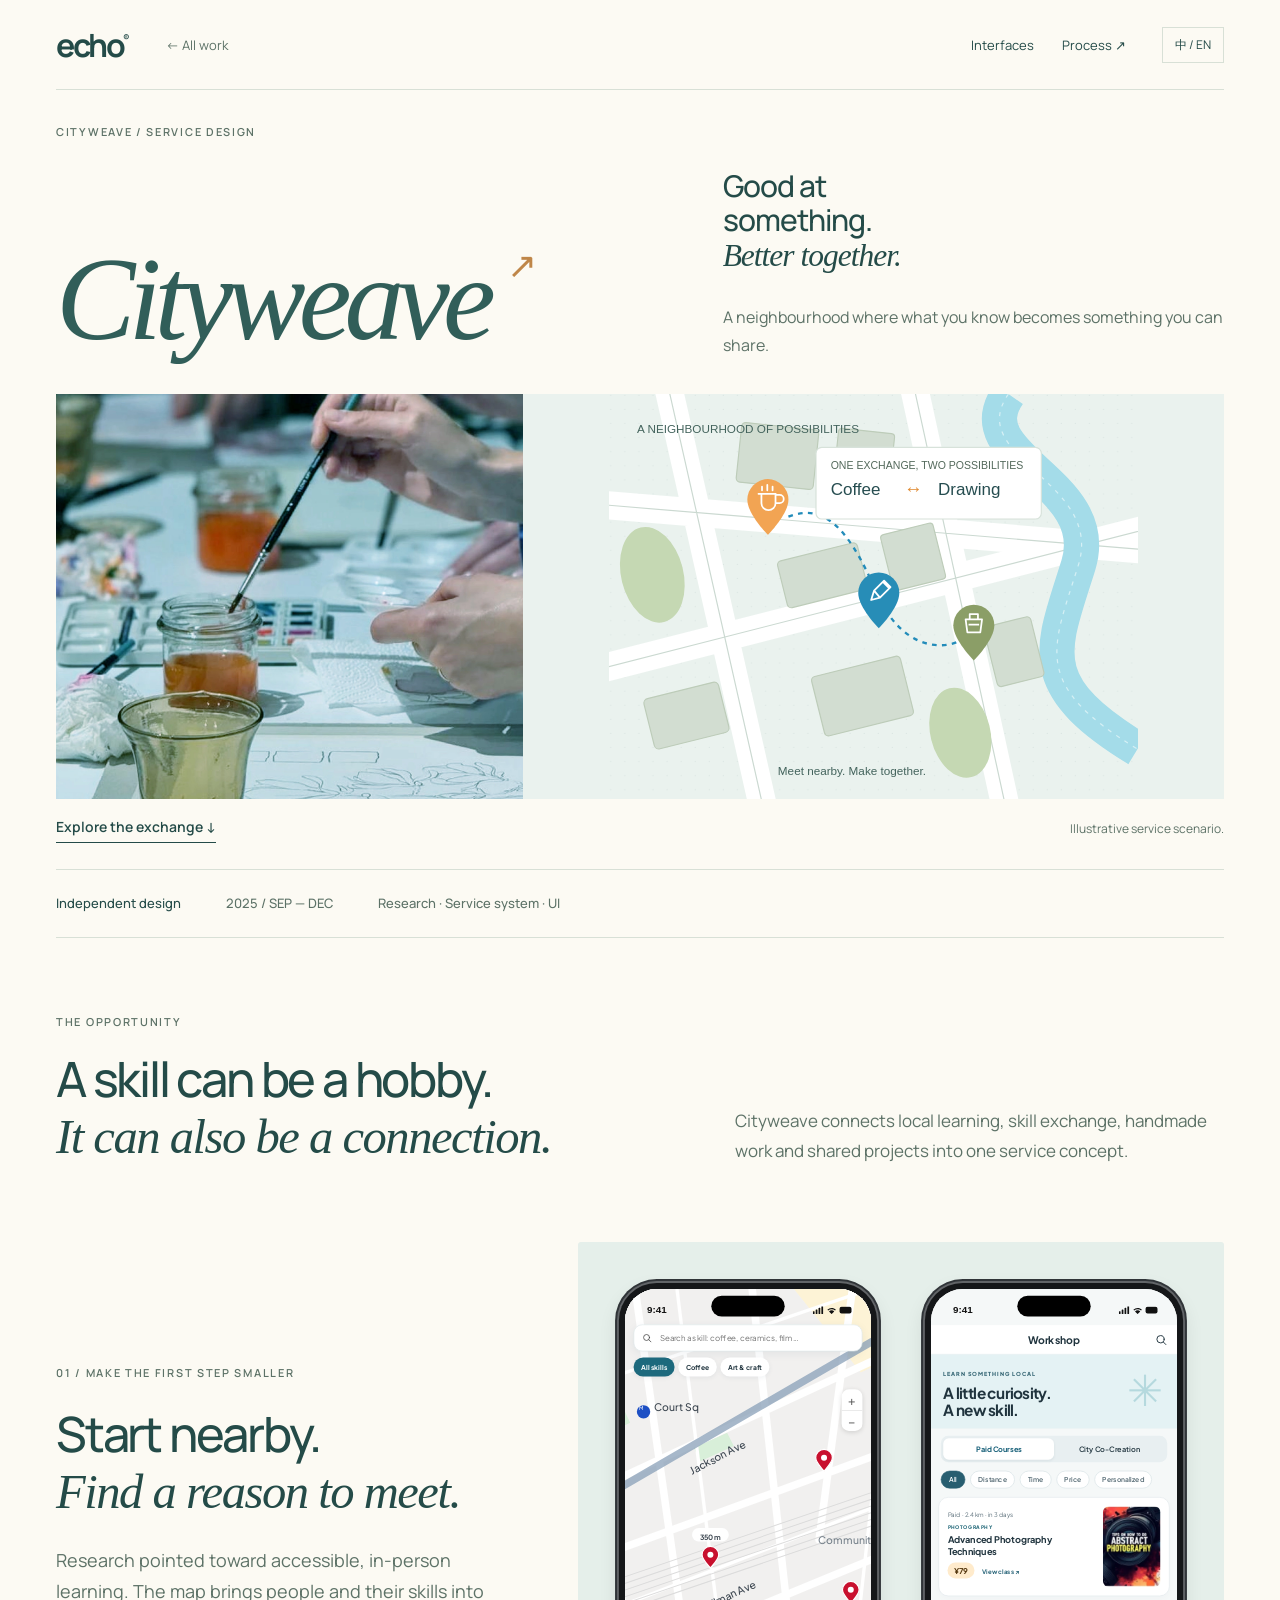
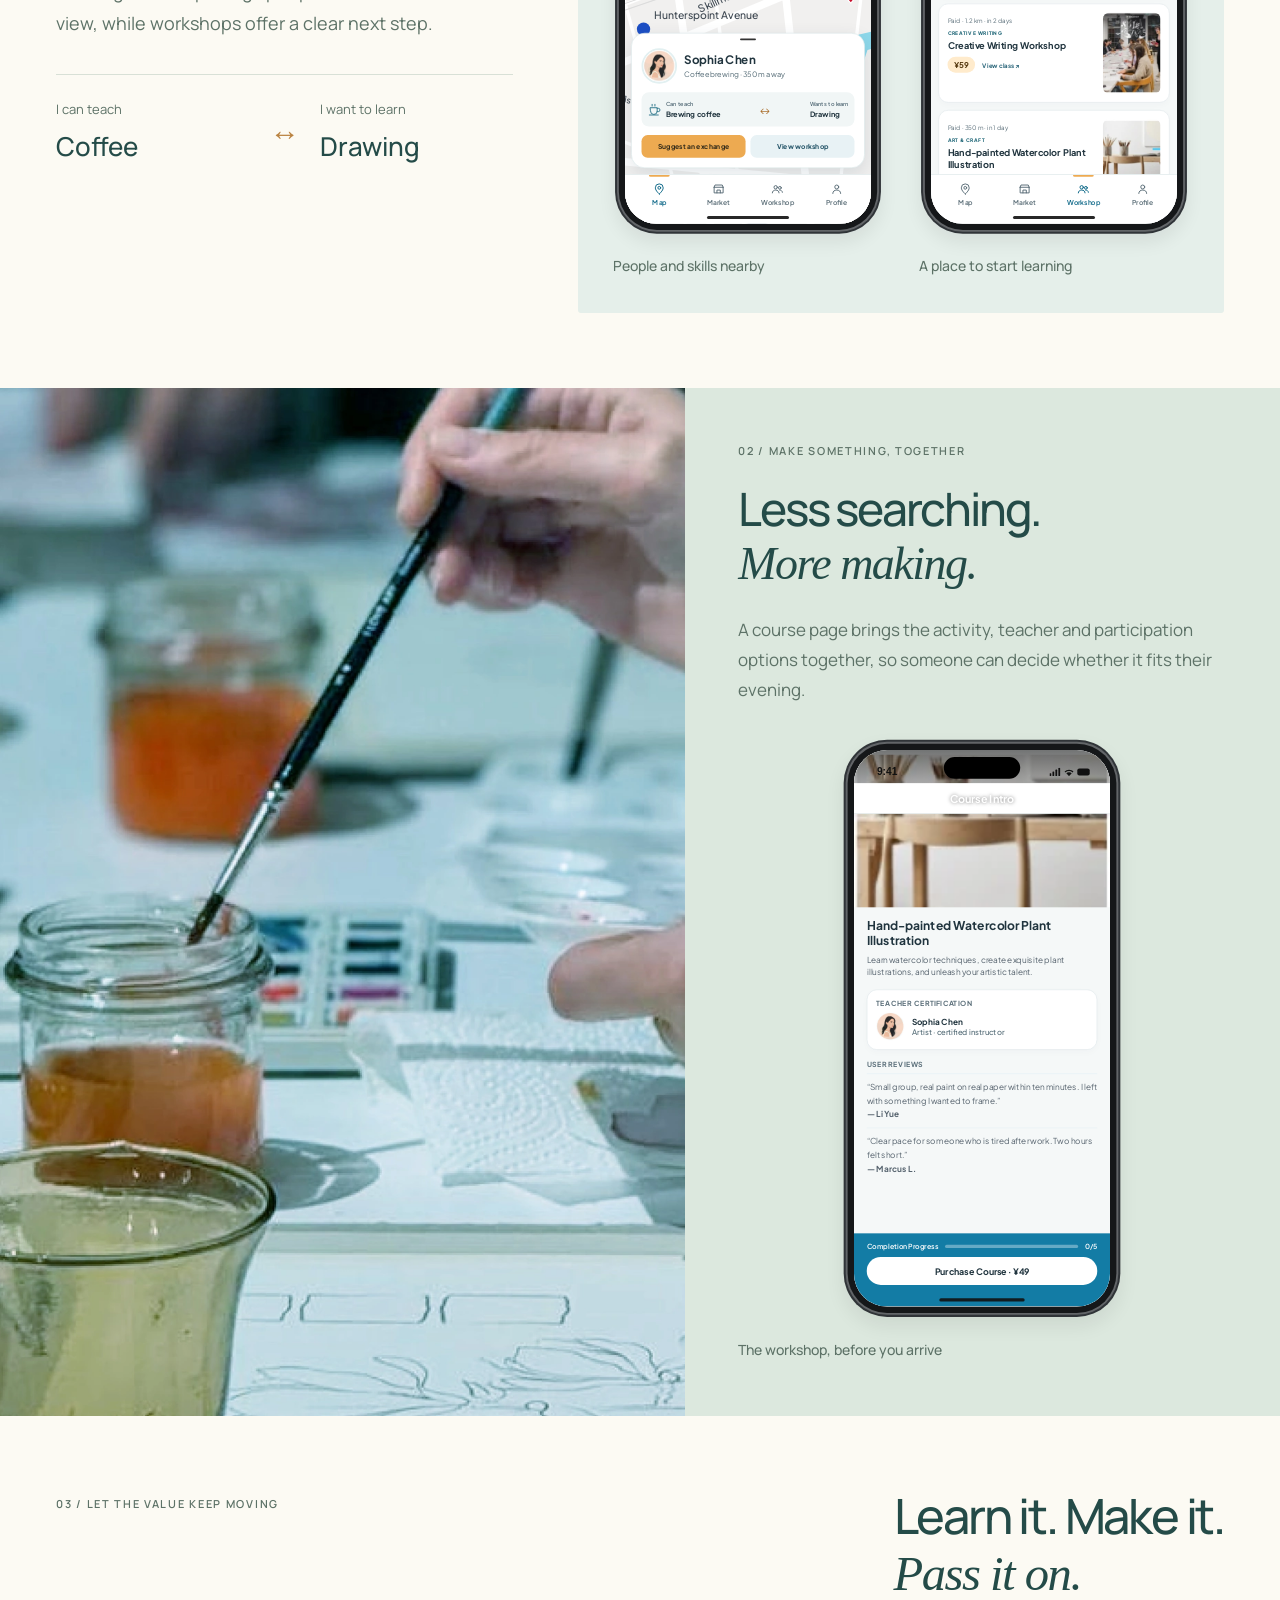
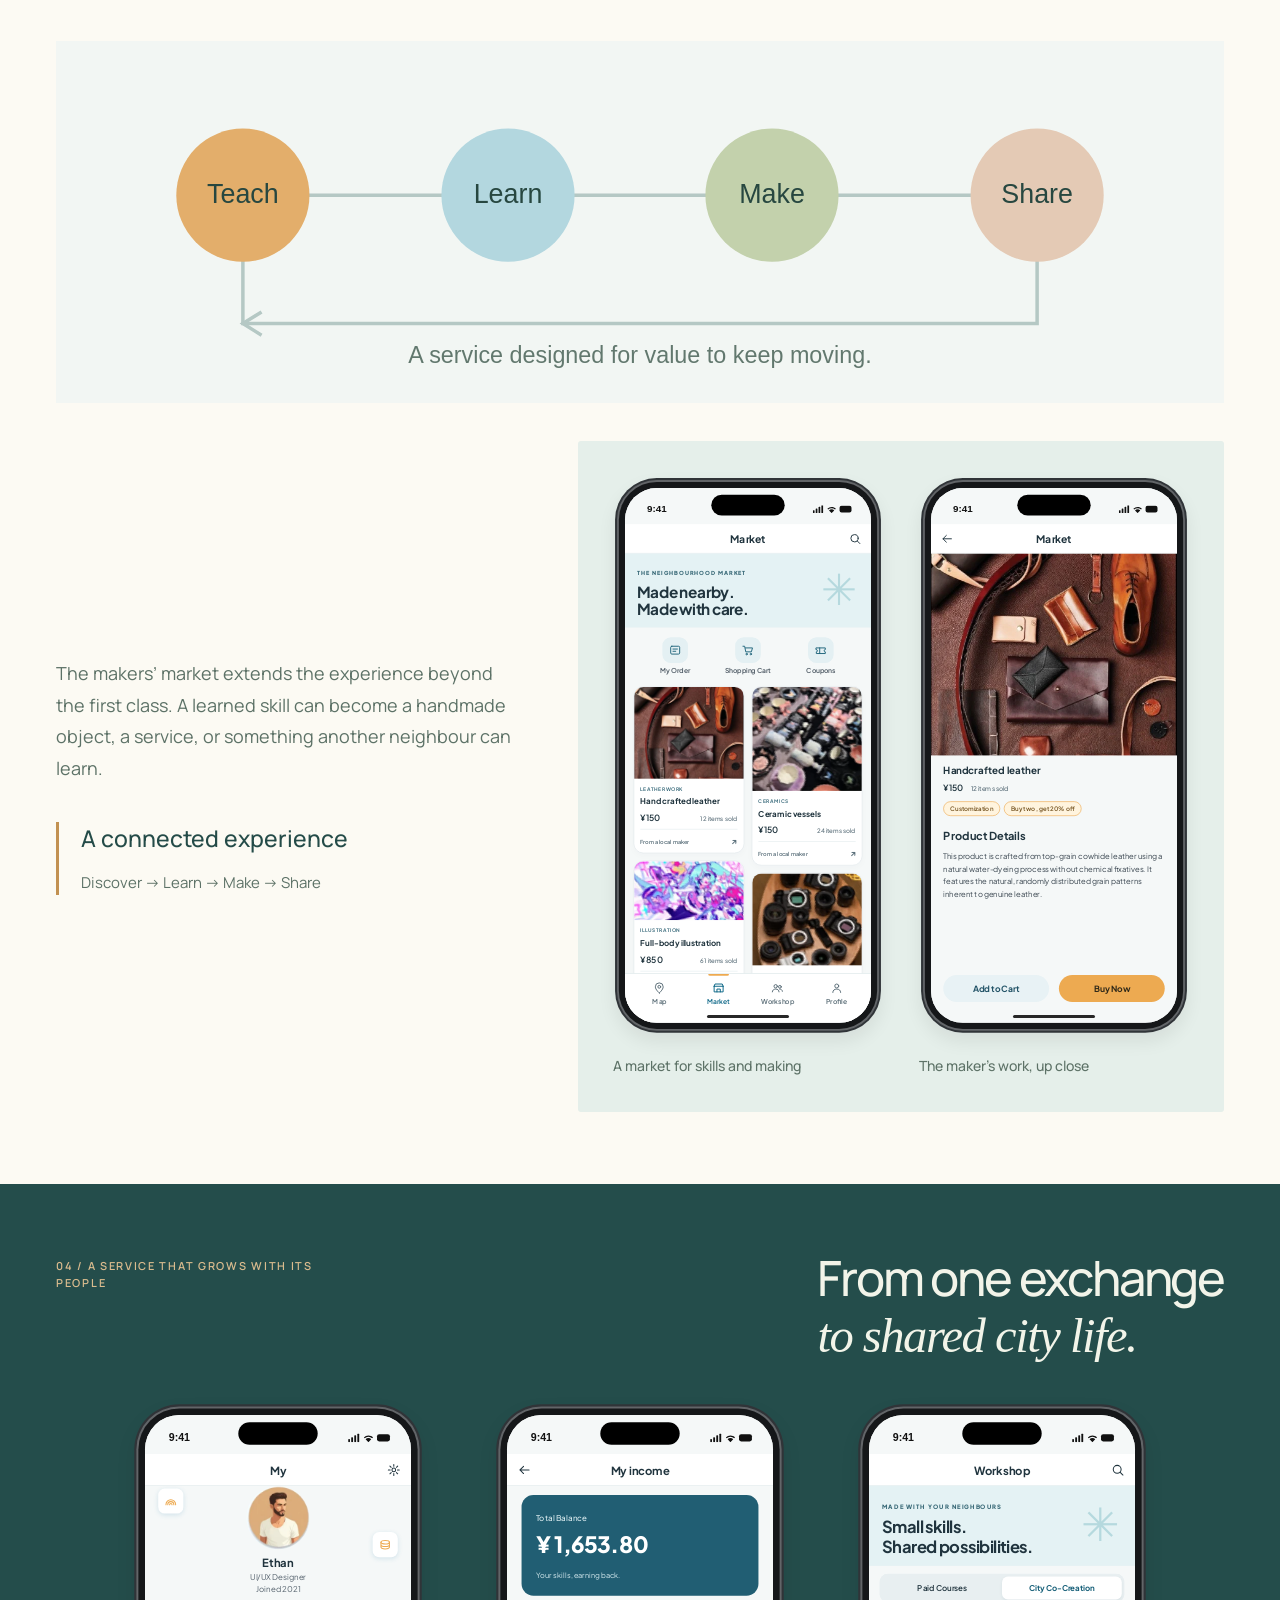
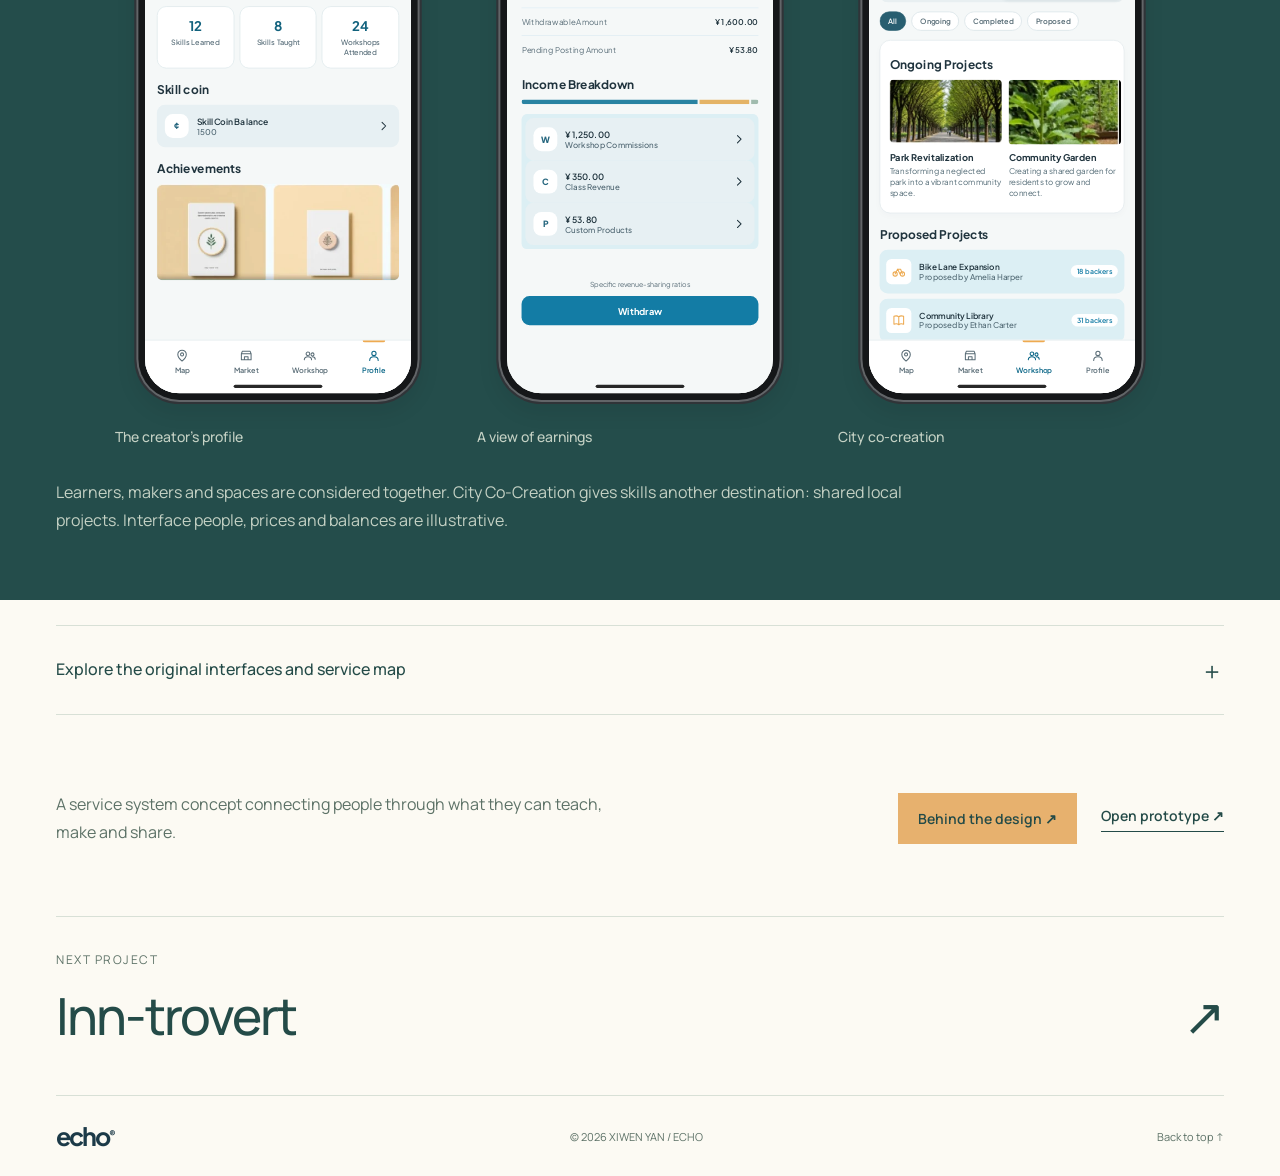
==== commit 9124727b: "Present three UX projects with refined interfaces and accurate device proportions" ====
--- a/cityweave.html
+++ b/cityweave.html
@@ -1,375 +1,109 @@
-<!doctype html><html lang="en"><head><meta charset="UTF-8"><meta name="viewport" content="width=device-width, initial-scale=1">
-<title>Cityweave — Clickable prototype · Xiwen (Echo) Yan</title>
-<meta name="description" content="Cityweave: a skill-exchange service that weaves learning, earning and co-creation into city life. Tap through the prototype: match with a neighbour, buy a course with skill coins, propose a city project.">
-<link rel="canonical" href="https://portfolio.xiwenyan.top/cityweave.html">
-<meta name="author" content="Xiwen Yan (Echo Yan)"><meta name="theme-color" content="#19a8e6">
-<meta property="og:type" content="article"><meta property="og:title" content="Cityweave — clickable prototype by Xiwen (Echo) Yan">
-<meta property="og:description" content="Weaving skills into the city fabric. Tap through the prototype.">
-<meta property="og:url" content="https://portfolio.xiwenyan.top/cityweave.html"><meta property="og:image" content="https://portfolio.xiwenyan.top/assets/cityweave-cover.webp">
-<meta name="twitter:card" content="summary_large_image">
-<link rel="icon" href="assets/avatar.png">
-<link rel="stylesheet" href="proto.css">
-<link rel="stylesheet" href="https://fonts.googleapis.com/css2?family=Plus+Jakarta+Sans:wght@400;500;600;700;800&display=swap">
-<style>
-:root{--accent:#8fd8fb}
-/* Cityweave — sky blue, one orange, lots of white. Rebuilt from the high-fidelity board. */
-.cw{--blue:#19a8e6;--pale:#bfe6fa;--bg:#eef8fd;--or:#f7941d;--ink:#16202a;--mute:#93a3b0;background:var(--bg);color:var(--ink);font-family:'Plus Jakarta Sans',sans-serif}
-.cw .screen{background:var(--bg)}
-.cw svg.ic{width:22px;height:22px;fill:none;stroke:currentColor;stroke-width:1.7;stroke-linecap:round;stroke-linejoin:round}
-.cw .bar{flex:none;height:44px;display:grid;grid-template-columns:52px 1fr 52px;align-items:center;text-align:center;font-weight:700;font-size:15px}
-.cw .bar button{height:100%;display:grid;place-items:center}
-.cw .tabs{flex:none;display:grid;grid-template-columns:repeat(4,1fr);background:var(--blue);padding:10px 8px 28px;color:rgba(255,255,255,.62)}
-.cw .tabs button{display:flex;flex-direction:column;align-items:center;gap:4px;font-size:10.5px;font-weight:600;position:relative}
-.cw .tabs .cur{color:#fff}.cw .tabs .cur::before{content:'';position:absolute;top:-10px;width:26px;height:4px;border-radius:0 0 3px 3px;background:var(--or)}
-.cw .btn{display:block;width:100%;padding:13px;border-radius:8px;background:var(--blue);color:#fff;font-weight:700;font-size:14px;text-align:center}
-.cw .btn.or{background:var(--or)}.cw .btn.soft{background:#fbe0bf;color:#6b4a1d}.cw .btn.round{border-radius:30px}
-.cw .btn:active{filter:brightness(.92)}
-.cw .chips{display:flex;gap:8px;overflow-x:auto;scrollbar-width:none;padding:2px 16px}.cw .chips::-webkit-scrollbar{display:none}
-.cw .chip2{flex:none;padding:5px 14px;border-radius:6px;border:1px solid var(--or);font-size:11.5px;font-weight:600;background:#fff}
-.cw .chip2[aria-pressed=true]{background:var(--or);color:#fff}
-.cw .card{background:#fff;border-radius:12px;box-shadow:0 2px 10px rgba(25,120,170,.08)}
-/* map */
-.cw .map{position:absolute;inset:0 0 0 0;background:#f1f0ef;overflow:hidden}
-.cw .map svg{width:100%;height:100%;display:block;transition:transform .35s cubic-bezier(.2,.8,.2,1);transform-origin:50% 42%}
-.cw .map text{font:500 13px 'Plus Jakarta Sans',sans-serif;fill:#3c4650}
-.cw .pin{cursor:pointer}.cw .pin circle{transition:r .2s}
-.cw .pin.on .halo{animation:halo 1.6s infinite}@keyframes halo{from{r:10;opacity:.5}to{r:26;opacity:0}}
-.cw .search{position:absolute;left:14px;right:14px;top:58px;z-index:3;height:38px;border-radius:6px;background:#fff;box-shadow:0 2px 8px rgba(0,0,0,.12);display:flex;align-items:center;gap:10px;padding:0 12px;color:#444;font-size:13px}
-.cw .search input{flex:1;border:0;outline:0;font:inherit;background:none;min-width:0}
-.cw .zoom{position:absolute;right:14px;top:112px;z-index:3;display:grid;border-radius:6px;overflow:hidden;box-shadow:0 2px 8px rgba(0,0,0,.14);background:#fff}
-.cw .zoom button{width:34px;height:34px;font-size:20px;color:#555}.cw .zoom button+button{border-top:1px solid #ddd}
-.cw .person{position:absolute;left:0;right:0;bottom:74px;z-index:4;background:#fff;border-radius:18px 18px 0 0;padding:22px 18px 18px;box-shadow:0 -6px 24px rgba(0,0,0,.1);transition:transform .3s cubic-bezier(.2,.8,.2,1)}
-.cw .person::before{content:'';position:absolute;left:50%;top:8px;width:26px;height:3px;margin-left:-13px;border-radius:2px;background:#333}
-.cw .person .top{display:flex;gap:16px;align-items:center;margin-bottom:16px}
-.cw .face{width:84px;height:84px;border-radius:50%;object-fit:cover;flex:none;background:#f6d7c6;display:grid;place-items:center;font-weight:800;font-size:26px;color:#fff}
-.cw .person h3{font-size:18px;font-weight:700}.cw .person p{font-size:12.5px;color:#444;line-height:1.5}
-.cw .two{display:grid;grid-template-columns:1fr 1fr;gap:26px}
-.cw .two .btn{padding:9px;font-size:11.5px;border-radius:5px}
-.cw .maptabs{position:absolute;left:0;right:0;bottom:0;z-index:5}
-/* sheets */
-.cw .dim{position:absolute;inset:0;z-index:8;background:rgba(10,30,45,.4);opacity:0;pointer-events:none;transition:opacity .25s}.cw .dim.show{opacity:1;pointer-events:auto}
-.cw .sheet{position:absolute;left:0;right:0;bottom:0;z-index:9;background:#fff;border-radius:22px 22px 0 0;padding:26px 22px 40px;transform:translateY(105%);transition:transform .32s cubic-bezier(.2,.8,.2,1);max-height:82%;overflow-y:auto}
-.cw .sheet.show{transform:none}
-.cw .sheet h4{margin:0 0 6px;font-size:18px}.cw .sheet p{font-size:13px;line-height:1.55;color:#56636e}
-.cw .lbl{font-size:11px;font-weight:700;letter-spacing:.6px;color:var(--mute);margin:16px 0 8px;text-transform:uppercase}
-.cw .opts{display:flex;flex-wrap:wrap;gap:8px}
-.cw .opt{padding:9px 14px;border-radius:20px;border:1.5px solid var(--pale);font-size:13px;font-weight:600;background:#fff}
-.cw .opt[aria-pressed=true]{border-color:var(--blue);background:var(--pale)}
-.cw .ok{width:64px;height:64px;border-radius:50%;background:var(--blue);color:#fff;display:grid;place-items:center;margin:4px auto 14px}
-.cw .ok svg{width:34px;height:34px;stroke-width:2.6}
-.cw .field{width:100%;padding:12px 14px;border-radius:8px;border:1.5px solid var(--pale);font:600 15px 'Plus Jakarta Sans',sans-serif;outline:0;background:#f7fcff}
-.cw .field:focus{border-color:var(--blue)}
-.cw .pay{display:flex;align-items:center;gap:12px;width:100%;padding:13px;border-radius:10px;border:1.5px solid var(--pale);text-align:left;font-size:14px;font-weight:700;margin-top:8px}
-.cw .pay small{display:block;font-weight:500;font-size:11.5px;color:var(--mute)}
-.cw .pay[aria-pressed=true]{border-color:var(--blue);background:#e8f6fe}
-.cw .pay i{width:36px;height:36px;border-radius:9px;background:#ffeecf;display:grid;place-items:center;font-style:normal;color:var(--or);font-weight:800;flex:none}
-/* workshop */
-.cw .seg{display:grid;grid-template-columns:1fr 1fr;margin:4px 16px 12px;font-size:14px;font-weight:600}
-.cw .seg button{padding:7px;border-radius:6px}.cw .seg button[aria-pressed=true]{background:#5cc4f2;color:#fff;font-weight:700}
-.cw .course{display:grid;grid-template-columns:1fr 92px;gap:12px;width:100%;text-align:left;padding:14px;margin-top:8px}
-.cw .course small{font-size:10px;color:var(--mute)}.cw .course h3{font-size:13px;font-weight:700;line-height:1.3;margin:6px 0 4px}
-.cw .course p{font-size:10.5px;line-height:1.5;color:var(--mute)}
-.cw .course img{width:92px;height:112px;object-fit:cover;border-radius:6px}
-.cw .price{display:inline-block;margin-top:10px;padding:4px 16px;border-radius:14px;background:var(--or);color:#fff;font-size:11px;font-weight:700}
-.cw .owned{background:var(--blue)}
-.cw h2{font-size:16px;font-weight:700;margin:14px 0 10px}
-.cw .hscroll{display:flex;gap:10px;overflow-x:auto;scrollbar-width:none;margin:0 -16px;padding:0 16px 6px}.cw .hscroll::-webkit-scrollbar{display:none}
-.cw .proj{flex:none;width:170px;text-align:left}.cw .proj img{width:170px;height:98px;object-fit:cover;border-radius:6px;display:block}
-.cw .proj b{display:block;font-size:12px;margin:10px 0 3px}.cw .proj span{font-size:10.5px;line-height:1.45;color:var(--mute);display:block}
-.cw .prop{display:flex;gap:12px;align-items:center;width:100%;text-align:left;padding:10px;border-radius:6px;background:var(--pale);margin-top:8px;font-size:12.5px;font-weight:600}
-.cw .prop i{width:38px;height:38px;border-radius:8px;background:#fff;display:grid;place-items:center;flex:none;color:var(--or)}
-.cw .prop small{display:block;font-weight:500;font-size:10.5px;color:#6f8797}
-.cw .prop em{margin-left:auto;font-style:normal;font-size:10.5px;padding:3px 9px;border-radius:10px;background:#fff;color:var(--blue);white-space:nowrap}
-.cw .prop.new{animation:slidein .45s cubic-bezier(.2,1.2,.4,1)}@keyframes slidein{from{transform:translateY(-14px);opacity:0}}
-/* course detail */
-.cw .cover{width:100%;height:240px;object-fit:cover;display:block}
-.cw [data-screen=course] .scroll::before{content:'';position:absolute;left:0;right:0;top:0;height:110px;background:linear-gradient(#0008,#0000);z-index:1;pointer-events:none}
-.cw .teacher{display:flex;gap:12px;align-items:center;font-size:13px;font-weight:700}.cw .teacher img{width:44px;height:44px;border-radius:50%}
-.cw .teacher small{display:block;font-weight:500;color:var(--mute);font-size:11px}
-.cw .review{font-size:12px;line-height:1.55;color:#56636e;padding:10px 0;border-top:1px solid #e3eef4}
-.cw .buyband{flex:none;background:var(--blue);padding:14px 20px 34px;color:#fff}
-.cw .prog{display:flex;align-items:center;gap:10px;font-size:11px;font-weight:600;margin-bottom:10px}
-.cw .prog i{flex:1;height:5px;border-radius:3px;background:rgba(255,255,255,.35);overflow:hidden}.cw .prog i::after{content:'';display:block;height:100%;width:var(--w,0%);background:var(--or);transition:width .5s}
-.cw .buyband .btn{background:#fff;color:var(--ink)}
-/* market */
-.cw .quick{display:grid;grid-template-columns:repeat(3,1fr);padding:4px 30px 12px}
-.cw .quick button{display:flex;flex-direction:column;align-items:center;gap:5px;font-size:10px;font-weight:600;color:#4a5661;position:relative}
-.cw .quick i{width:44px;height:44px;border-radius:10px;background:#fff;box-shadow:0 2px 8px rgba(25,120,170,.12);display:grid;place-items:center;color:var(--or)}
-.cw .badge{position:absolute;top:-5px;right:calc(50% - 30px);min-width:18px;height:18px;border-radius:9px;background:#e5484d;color:#fff;font-size:10px;font-weight:700;line-height:18px;padding:0 5px;transform:scale(0);transition:transform .25s cubic-bezier(.2,1.6,.4,1)}.cw .badge.on{transform:none}
-.cw .goods{columns:2;column-gap:10px;padding:0 14px 16px}
-.cw .good{break-inside:avoid;display:block;width:100%;text-align:left;margin-bottom:10px;padding:0 0 10px;overflow:hidden}
-.cw .good img{width:100%;display:block;object-fit:cover;border-radius:12px}
-.cw .good q{display:block;font-size:8.500px;line-height:1.35;color:var(--mute);padding:7px 10px 0;quotes:none}
-.cw .good b{display:block;font-size:12px;padding:3px 10px 2px}
-.cw .good span{display:flex;justify-content:space-between;align-items:baseline;padding:0 10px;font-size:13px;font-weight:600}.cw .good small{font-size:9px;color:var(--mute);font-weight:500}
-.cw .tag{display:inline-block;padding:3px 9px;border-radius:5px;border:1px solid var(--or);font-size:10px;font-weight:600;margin-right:6px}
-.cw .line{display:flex;gap:12px;align-items:center;padding:10px 0;border-bottom:1px solid #e3eef4;font-size:13px;font-weight:600}
-.cw .line img{width:46px;height:46px;border-radius:8px;object-fit:cover}.cw .line span{margin-left:auto}
-/* my */
-.cw .stats{display:grid;grid-template-columns:repeat(3,1fr);gap:6px;margin-top:16px}
-.cw .stats div{background:var(--pale);border-radius:6px;padding:10px 4px;text-align:center;font-size:20px;font-weight:700}
-.cw .stats small{display:block;font-size:9.500px;font-weight:500;color:#7e97a8;line-height:1.3;margin-top:6px}
-.cw .rowbtn{display:flex;gap:12px;align-items:center;width:100%;padding:10px 12px;border-radius:6px;background:var(--pale);text-align:left;font-size:13px;font-weight:600}
-.cw .rowbtn i{width:36px;height:36px;border-radius:8px;background:#fff;display:grid;place-items:center;flex:none;color:var(--or);font-style:normal;font-weight:800}
-.cw .rowbtn small{display:block;font-weight:500;font-size:11px;color:#7e97a8}.cw .rowbtn>svg{margin-left:auto}
-.cw .float{position:absolute;width:38px;height:38px;border-radius:10px;background:#fff;box-shadow:0 2px 8px rgba(25,120,170,.16);display:grid;place-items:center;color:var(--or)}
-.cw .bal{font-size:26px;font-weight:800;margin:10px 0 16px}
-.cw .kv{display:flex;justify-content:space-between;font-size:11.5px;color:var(--mute);padding:9px 0;border-top:1px solid #dcebf3}.cw .kv b{color:var(--ink);font-weight:600}
-</style></head><body>
-<a class="skip" href="#prototype" data-en="Skip to the prototype" data-zh="跳到原型">Skip to the prototype</a>
-<header class="site"><a class="wordmark" href="index.html">echo<span>®</span><small>Xiwen Yan / Echo</small></a><nav aria-label="Main navigation"><a href="index.html#work" data-en="Work" data-zh="作品">Work</a><a href="index.html#play" data-en="Playground" data-zh="实验场">Playground</a><a href="index.html#about" data-en="About" data-zh="关于">About</a></nav><button id="language" aria-label="Switch to Chinese">中 / EN</button></header>
-
-<main>
-<section class="intro">
-  <div>
-    <div class="tags"><span class="chip accent" data-en="CLICKABLE PROTOTYPE" data-zh="可点击原型">CLICKABLE PROTOTYPE</span><span class="chip">SERVICE SYSTEM DESIGN</span><span class="chip">SKILL EXCHANGE</span></div>
-    <h1>Cityweave</h1>
-  </div>
-  <div>
-    <p class="lead" data-en="A neighbourhood skill-exchange service. Trade what you can teach for what you want to learn, earn skill coins, spend them on courses and crafts, and put them toward projects for the city." data-zh="一个社区技能交换服务。用你会教的，换你想学的；赚取技能币，用来购买课程和手作，也可以投入城市共创项目。">A neighbourhood skill-exchange service. Trade what you can teach for what you want to learn, earn skill coins, spend them on courses and crafts, and put them toward projects for the city.</p>
-    <div class="facts"><span><b data-en="ROLE" data-zh="角色">ROLE</b><span data-en="Independent designer" data-zh="独立设计">Independent designer</span></span><span><b data-en="PERIOD" data-zh="时间">PERIOD</b>SEP — DEC 2025</span><span><b data-en="SCOPE" data-zh="范围">SCOPE</b><span data-en="Research · service system · app" data-zh="研究 · 服务系统 · 应用">Research · service system · app</span></span></div>
-  </div>
-</section>
-
-<section class="stage" id="prototype">
-  <aside class="panel">
-    <h2 data-en="TRY THIS" data-zh="试试这些">TRY THIS</h2>
-    <ol class="tasks">
-      <li><button data-go="map" data-task="match"><b data-en="Match with a neighbour" data-zh="和附近的人匹配">Match with a neighbour</b><span data-en="Tap a pin on the map, then “Initiate exchange”." data-zh="点击地图上的标记，再点「发起交换」。">Tap a pin on the map, then “Initiate exchange”.</span></button></li>
-      <li><button data-go="workshop" data-screens="workshop,course" data-task="course"><b data-en="Buy a course with skill coins" data-zh="用技能币购买课程">Buy a course with skill coins</b><span data-en="Open the watercolor course and choose how to pay." data-zh="打开水彩课程，选择支付方式。">Open the watercolor course and choose how to pay.</span></button></li>
-      <li><button data-go="workshop" data-screens="none" data-task="propose"><b data-en="Propose a city project" data-zh="发起一个城市共创项目">Propose a city project</b><span data-en="Switch to City Co-Creation and add your own idea." data-zh="切换到「城市共创」，添加你自己的想法。">Switch to City Co-Creation and add your own idea.</span></button></li>
-      <li><button data-go="market" data-screens="market,product" data-task="cart"><b data-en="Shop the makers’ market" data-zh="逛逛手作市集">Shop the makers’ market</b><span data-en="Add something to the cart and check out." data-zh="把一件商品加入购物车并结算。">Add something to the cart and check out.</span></button></li>
-      <li><button data-go="my" data-screens="my,income" data-task="cash"><b data-en="Withdraw what you earned" data-zh="提现你的收入">Withdraw what you earned</b><span data-en="Open My income from the profile and withdraw." data-zh="从个人页进入「我的收入」并提现。">Open My income from the profile and withdraw.</span></button></li>
-    </ol>
-  </aside>
-
-  <div class="device"><div class="phone cw" data-start="map">
-    <div class="statusbar"><span>9:41</span><svg viewBox="0 0 70 14"><rect x="0" y="9" width="3" height="5" rx="1"/><rect x="5" y="6" width="3" height="8" rx="1"/><rect x="10" y="3" width="3" height="11" rx="1"/><rect x="15" y="0" width="3" height="14" rx="1"/><path d="M33 3.2c3 0 5.600 1.200 7.500 3.100l-1.500 1.500a8.400 8.400 0 0 0-12 0l-1.500-1.500A10.600 10.600 0 0 1 33 3.200zm0 4.200c1.800 0 3.400.7 4.600 1.900L33 14l-4.600-4.700A6.500 6.500 0 0 1 33 7.400z"/><rect x="47" y="1" width="21" height="12" rx="3.500"/></svg></div>
+<!doctype html><html lang="en"><head><meta charset="utf-8"><meta name="viewport" content="width=device-width,initial-scale=1"><title>Cityweave · Xiwen (Echo) Yan</title><meta name="description" content="A service design concept connecting neighbours through skill exchange, workshops, handmade work and city co-creation."><meta name="author" content="Xiwen Yan (Echo Yan)"><link rel="canonical" href="https://portfolio.xiwenyan.top/cityweave.html"><meta property="og:title" content="Cityweave · Echo Yan"><meta property="og:description" content="A service design concept connecting neighbours through skill exchange, workshops, handmade work and city co-creation."><meta property="og:type" content="article"><meta property="og:url" content="https://portfolio.xiwenyan.top/cityweave.html"><meta property="og:image" content="https://portfolio.xiwenyan.top/assets/cityweave-cover.webp"><link rel="icon" href="assets/avatar.png"><link rel="preconnect" href="https://fonts.googleapis.com"><link rel="preconnect" href="https://fonts.gstatic.com" crossorigin><link href="https://fonts.googleapis.com/css2?family=DM+Mono&family=Plus+Jakarta+Sans:wght@400;500;600;700;800&family=Manrope:wght@400;500;600;700;800&display=swap" rel="stylesheet"><link rel="stylesheet" href="portfolio-showcase.css"><link rel="stylesheet" href="city-screens.css"><link rel="stylesheet" href="city-showcase.css"><script src="ui-refinements.js?v=20261117b" defer></script><script src="portfolio-showcase.js?v=20261117c" defer></script><link rel="stylesheet" href="editorial-v4.css"><link rel="stylesheet" href="ui-refinements.css?v=20261117b"><link rel="stylesheet" href="device-shell.css?v=20261117c"></head><body class="city-page" data-phone-class="cw"><a href="#project" class="skip-link">Skip to project</a><header class="project-header wrap"><a href="index.html" class="wordmark" aria-label="Echo portfolio home">echo<sup>®</sup></a><a data-en="← All work" data-zh="← 全部作品" href="index.html#work" class="all-work">← All work</a><nav aria-label="Project navigation"><a data-en="Interfaces" data-zh="界面展示" href="#interfaces">Interfaces</a><a data-en="Process ↗" data-zh="设计过程 ↗" href="cityweave-process.html#case-study">Process ↗</a></nav><button id="language" class="language" aria-label="Switch to Chinese">中 / EN</button></header><main id="project"><section class="folio-hero city-intro-v4 wrap"><div class="hero-project"><p data-en="CITYWEAVE / SERVICE DESIGN" data-zh="CITYWEAVE / 服务设计" class="folio-label">CITYWEAVE / SERVICE DESIGN</p></div><div class="city-cover-title"><h1>Cityweave<span aria-hidden="true">↗</span></h1><div><h2 class="city-cover-statement" data-en="Good at&lt;br&gt;something.&lt;br&gt;&lt;em&gt;Better together.&lt;/em&gt;" data-zh="你会的，&lt;br&gt;我想学。&lt;br&gt;&lt;em&gt;一起更好。&lt;/em&gt;">Good at<br>something.<br><em>Better together.</em></h2><p data-en="A neighbourhood where what you know becomes something you can share." data-zh="让你会的东西，成为邻里之间可以分享的价值。" class="folio-copy">A neighbourhood where what you know becomes something you can share.</p></div></div><div class="city-cover-art"><figure class="city-cover-photo"><img src="assets/city-hires/making.webp" alt="Hands practising watercolour painting, from the original project cover." fetchpriority="high"></figure><figure class="city-diagram"><img src="assets/editorial/neighbourhood.svg" alt="Illustrated neighbourhood map connecting local skills and making." fetchpriority="high"></figure></div><div class="city-cover-link"><a data-en="Explore the exchange ↓" data-zh="看看技能如何交换 ↓" class="folio-text-link" href="#interfaces">Explore the exchange ↓</a><p data-en="Illustrative service scenario." data-zh="服务场景示意。">Illustrative service scenario.</p></div><div class="folio-facts"><span data-en="Independent design" data-zh="独立设计" >Independent design</span><span>2025 / SEP — DEC</span><span data-en="Research · Service system · UI" data-zh="研究 · 服务系统 · UI" >Research · Service system · UI</span></div></section><section class="folio-thesis wrap"><p data-en="THE OPPORTUNITY" data-zh="设计机会" class="folio-label">THE OPPORTUNITY</p><h2 data-en="A skill can be a hobby.&lt;br&gt;&lt;em&gt;It can also be a connection.&lt;/em&gt;" data-zh="技能可以是一种爱好，&lt;br&gt;&lt;em&gt;也可以成为人与人的联系。&lt;/em&gt;" class="folio-heading">A skill can be a hobby.<br><em>It can also be a connection.</em></h2><p data-en="Cityweave connects local learning, skill exchange, handmade work and shared projects into one service concept." data-zh="Cityweave 将附近的学习、技能交换、手作与共创项目，连接成一个服务概念。" class="folio-copy">Cityweave connects local learning, skill exchange, handmade work and shared projects into one service concept.</p></section><section class="city-nearby-v4 wrap" id="interfaces"><div class="city-section-copy"><p data-en="01 / MAKE THE FIRST STEP SMALLER" data-zh="01 / 让第一步更容易发生" class="folio-label">01 / MAKE THE FIRST STEP SMALLER</p><h2 data-en="Start nearby.&lt;br&gt;&lt;em&gt;Find a reason to meet.&lt;/em&gt;" data-zh="从附近开始，&lt;br&gt;&lt;em&gt;找到见面的理由。&lt;/em&gt;" class="folio-heading">Start nearby.<br><em>Find a reason to meet.</em></h2><p data-en="Research pointed toward accessible, in-person learning. The map brings people and their skills into view, while workshops offer a clear next step." data-zh="研究指向更容易参与的线下学习。地图让附近的人与技能变得可见，工作坊则提供明确的参与方式。" class="folio-copy">Research pointed toward accessible, in-person learning. The map brings people and their skills into view, while workshops offer a clear next step.</p><div class="exchange-note"><span data-en="I can teach" data-zh="我可以教" >I can teach</span><strong>Coffee</strong><b aria-hidden="true">↔</b><span data-en="I want to learn" data-zh="我想学" >I want to learn</span><strong>Drawing</strong></div></div><div class="city-interface-pair"><figure class="ui-example"><button class="snapshot folio-device " type="button" data-open-screen="map" data-title-en="People and skills nearby" data-title-zh="附近的人与技能" aria-label="Enlarge People and skills nearby"><span class="screen-render" data-shot="map" aria-hidden="true"></span><span class="folio-enlarge" aria-hidden="true">↗</span></button><figcaption data-en="People and skills nearby" data-zh="附近的人与技能" >People and skills nearby</figcaption></figure><figure class="ui-example"><button class="snapshot folio-device " type="button" data-open-screen="workshop" data-title-en="A place to start learning" data-title-zh="开始学习的入口" aria-label="Enlarge A place to start learning"><span class="screen-render" data-shot="workshop" aria-hidden="true"></span><span class="folio-enlarge" aria-hidden="true">↗</span></button><figcaption data-en="A place to start learning" data-zh="开始学习的入口" >A place to start learning</figcaption></figure></div></section><section class="city-making-v4"><figure><img src="assets/city-hires/making.webp" alt="Hands practising watercolour painting, from the original project cover." loading="lazy" ></figure><div class="making-content"><p data-en="02 / MAKE SOMETHING, TOGETHER" data-zh="02 / 一起动手做点什么" class="folio-label">02 / MAKE SOMETHING, TOGETHER</p><h2 data-en="Less searching.&lt;br&gt;&lt;em&gt;More making.&lt;/em&gt;" data-zh="少一点寻找，&lt;br&gt;&lt;em&gt;多一点动手。&lt;/em&gt;" class="folio-heading">Less searching.<br><em>More making.</em></h2><p data-en="A course page brings the activity, teacher and participation options together, so someone can decide whether it fits their evening." data-zh="课程页集中呈现活动内容、老师与参与方式，帮助人们判断它是否适合自己的时间。" class="folio-copy">A course page brings the activity, teacher and participation options together, so someone can decide whether it fits their evening.</p><figure class="ui-example"><button class="snapshot folio-device " type="button" data-open-screen="course" data-title-en="The workshop, before you arrive" data-title-zh="来之前，先了解工作坊" aria-label="Enlarge The workshop, before you arrive"><span class="screen-render" data-shot="course" aria-hidden="true"></span><span class="folio-enlarge" aria-hidden="true">↗</span></button><figcaption data-en="The workshop, before you arrive" data-zh="来之前，先了解工作坊" >The workshop, before you arrive</figcaption></figure></div></section><section class="city-value-v4 wrap"><div class="folio-section-head"><p data-en="03 / LET THE VALUE KEEP MOVING" data-zh="03 / 让价值继续流动" class="folio-label">03 / LET THE VALUE KEEP MOVING</p><h2 data-en="Learn it. Make it.&lt;br&gt;&lt;em&gt;Pass it on.&lt;/em&gt;" data-zh="学会它，做出来，&lt;br&gt;&lt;em&gt;再分享出去。&lt;/em&gt;" class="folio-heading">Learn it. Make it.<br><em>Pass it on.</em></h2></div><figure class="cycle-art"><img src="assets/editorial/skill-cycle.svg" alt="A service diagram connecting teaching, learning, making and sharing in a continuous cycle." loading="lazy" ></figure><ol class="cycle-mobile"><li><span data-en="Teach" data-zh="教学">Teach</span></li><li><span data-en="Learn" data-zh="学习">Learn</span></li><li><span data-en="Make" data-zh="创作">Make</span></li><li><span data-en="Share" data-zh="分享">Share</span></li></ol><div class="city-market-layout"><div><p data-en="The makers’ market extends the experience beyond the first class. A learned skill can become a handmade object, a service, or something another neighbour can learn." data-zh="手作市集把体验延伸到第一次课程之后。学到的技能可以变成一件作品、一项服务，或另一位邻居可以学习的东西。" class="folio-copy">The makers’ market extends the experience beyond the first class. A learned skill can become a handmade object, a service, or something another neighbour can learn.</p><div class="maker-details"><h3 data-en="A connected experience" data-zh="连接起来的体验" >A connected experience</h3><p data-en="Discover → Learn → Make → Share" data-zh="发现 → 学习 → 创作 → 分享" >Discover → Learn → Make → Share</p></div></div><div class="city-interface-pair"><figure class="ui-example"><button class="snapshot folio-device " type="button" data-open-screen="market" data-title-en="A market for skills and making" data-title-zh="技能与手作的市集" aria-label="Enlarge A market for skills and making"><span class="screen-render" data-shot="market" aria-hidden="true"></span><span class="folio-enlarge" aria-hidden="true">↗</span></button><figcaption data-en="A market for skills and making" data-zh="技能与手作的市集" >A market for skills and making</figcaption></figure><figure class="ui-example"><button class="snapshot folio-device " type="button" data-open-screen="product" data-title-en="The maker’s work, up close" data-title-zh="走近创作者的作品" aria-label="Enlarge The maker’s work, up close"><span class="screen-render" data-shot="product" aria-hidden="true"></span><span class="folio-enlarge" aria-hidden="true">↗</span></button><figcaption data-en="The maker’s work, up close" data-zh="走近创作者的作品" >The maker’s work, up close</figcaption></figure></div></div></section><section class="city-community-v4"><div class="wrap"><div class="folio-section-head"><p data-en="04 / A SERVICE THAT GROWS WITH ITS PEOPLE" data-zh="04 / 随着参与者一起生长的服务" class="folio-label">04 / A SERVICE THAT GROWS WITH ITS PEOPLE</p><h2 data-en="From one exchange&lt;br&gt;&lt;em&gt;to shared city life.&lt;/em&gt;" data-zh="从一次交换，&lt;br&gt;&lt;em&gt;走向共同的城市生活。&lt;/em&gt;" class="folio-heading">From one exchange<br><em>to shared city life.</em></h2></div><div class="community-frames"><figure class="ui-example"><button class="snapshot folio-device" type="button" data-open-screen="my" data-title-en="The creator’s profile" data-title-zh="创作者主页" aria-label="Enlarge The creator’s profile"><span class="screen-render" data-shot="my" aria-hidden="true"></span><span class="folio-enlarge" aria-hidden="true">↗</span></button><figcaption data-en="The creator’s profile" data-zh="创作者主页" >The creator’s profile</figcaption></figure><figure class="ui-example"><button class="snapshot folio-device" type="button" data-open-screen="income" data-title-en="A view of earnings" data-title-zh="收益概览" aria-label="Enlarge A view of earnings"><span class="screen-render" data-shot="income" aria-hidden="true"></span><span class="folio-enlarge" aria-hidden="true">↗</span></button><figcaption data-en="A view of earnings" data-zh="收益概览" >A view of earnings</figcaption></figure><figure class="ui-example"><button class="snapshot folio-device" type="button" data-open-screen="co-create" data-title-en="City co-creation" data-title-zh="城市共创" aria-label="Enlarge City co-creation"><span class="screen-render" data-shot="co-create" aria-hidden="true"></span><span class="folio-enlarge" aria-hidden="true">↗</span></button><figcaption data-en="City co-creation" data-zh="城市共创" >City co-creation</figcaption></figure></div><p data-en="Learners, makers and spaces are considered together. City Co-Creation gives skills another destination: shared local projects. Interface people, prices and balances are illustrative." data-zh="把学习者、手作人与空间放在同一个系统中考虑。城市共创为技能提供另一个去向——共同的本地项目。界面中的人物、价格与余额为示例。" class="folio-copy">Learners, makers and spaces are considered together. City Co-Creation gives skills another destination: shared local projects. Interface people, prices and balances are illustrative.</p></div></section><details class="original-sheet wrap"><summary><span data-en="Explore the original interfaces and service map" data-zh="查看原始界面与服务系统图" >Explore the original interfaces and service map</span><span aria-hidden="true">＋</span></summary><a href="assets/city-hires/interfaces-original.jpg" target="_blank" rel="noopener"><img src="assets/city-hires/interfaces-3200.webp" alt="Explore the original interfaces and service map" loading="lazy" ></a></details><section class="folio-close wrap"><p data-en="A service system concept connecting people through what they can teach, make and share." data-zh="一个通过教学、创作与分享连接彼此的服务系统概念。" class="folio-copy">A service system concept connecting people through what they can teach, make and share.</p><div class="folio-actions"><a data-en="Behind the design ↗" data-zh="查看完整设计过程 ↗" class="folio-cta" href="cityweave-process.html#case-study">Behind the design ↗</a><a data-en="Open prototype ↗" data-zh="打开交互原型 ↗" class="folio-text-link" href="cityweave-process.html#prototype">Open prototype ↗</a></div></section></main><section class="next-project wrap"><p data-en="NEXT PROJECT" data-zh="下一个作品" class="eyebrow">NEXT PROJECT</p><a href="inn-trovert.html"><span>Inn-trovert</span><span aria-hidden="true">↗</span></a></section><footer class="project-footer wrap"><a href="index.html">echo<sup>®</sup></a><span>© 2026 XIWEN YAN / ECHO</span><a data-en="Back to top ↑" data-zh="回到顶部 ↑" href="#project">Back to top ↑</a></footer><dialog id="screen-dialog" class="screen-dialog" aria-labelledby="screen-detail-title"><div class="dialog-bar"><h2 id="screen-detail-title"></h2><button type="button" class="dialog-close" aria-label="Close enlarged interface">×</button></div><div class="screen-render detail-render"></div></dialog><template id="screen-library"><div id="live" class="phone cw" data-start="map" style="--status: #111;">
+    <div class="statusbar"><span>9:41</span><svg viewBox="0 0 70 14"><rect x="0" y="9" width="3" height="5" rx="1"></rect><rect x="5" y="6" width="3" height="8" rx="1"></rect><rect x="10" y="3" width="3" height="11" rx="1"></rect><rect x="15" y="0" width="3" height="14" rx="1"></rect><path d="M33 3.2c3 0 5.600 1.200 7.500 3.100l-1.500 1.500a8.400 8.400 0 0 0-12 0l-1.500-1.500A10.600 10.600 0 0 1 33 3.200zm0 4.200c1.800 0 3.400.7 4.600 1.900L33 14l-4.600-4.700A6.500 6.500 0 0 1 33 7.400z"></path><rect x="47" y="1" width="21" height="12" rx="3.500"></rect></svg></div>
 
     <!-- Map -->
     <section class="screen" data-screen="map" data-status="#111" data-title="Map" data-title-zh="地图" data-note-en="The map is the home screen because distance decides whether people show up: in the survey, a convenient location was the most-cited factor when enrolling. Pins are people with a skill to trade, not venues." data-note-zh="地图是首页，因为距离决定人们会不会来：问卷中，「地点方便」是报名时最常被提到的因素。标记代表的是有技能可以交换的人，而不是场所。">
       <div class="map"><svg viewBox="0 0 390 640" preserveAspectRatio="xMidYMid slice" id="mapsvg">
-        <rect width="390" height="640" fill="#f1f0ef"/>
-        <path d="M250 0h140v70l-60 30z" fill="#fdf3d6"/><path d="M0 150l40-20 14 30-54 26z" fill="#d8efd9"/><path d="M130 190l40-18 8 16-40 18z" fill="#d8efd9"/><path d="M300 420l60-14 6 18-28 8-44 130-26-8z" fill="#8ed8ea"/>
-        <g stroke="#fff" stroke-width="9" fill="none" stroke-linecap="round"><path d="M-10 250 400 60M-10 330 400 180M-10 470 400 300M60 0l90 640M200 0l70 640M-10 560 400 600M320 0l-40 300"/></g>
-        <g stroke="#fff" stroke-width="4" fill="none"><path d="M-10 120 400 -20M-10 400 400 240M110 0l80 640M-10 520 300 640M360 100l-60 540M0 200l120 440"/></g>
-        <g stroke="#dcdcdc" stroke-width="1.200" fill="none"><path d="M-10 372 400 232M-10 380 400 240M-10 388 400 248M-10 396 400 256M-10 404 400 264M-10 364 400 224"/></g>
-        <path d="M-10 268 300 88 400 30" stroke="#8aa0b8" stroke-width="9" fill="none" opacity=".75"/><path d="M-10 590c90 0 150 20 240 60" stroke="#8aa0b8" stroke-width="9" fill="none" opacity=".75"/>
-        <text x="86" y="152">Court Sq</text><circle cx="70" cy="147" r="8" fill="#1d4fc4"/><text x="70" y="150" font-size="7" style="fill:#fff;font-size:6.500px;text-anchor:middle">M</text>
+        <rect width="390" height="640" fill="#f1f0ef"></rect>
+        <path d="M250 0h140v70l-60 30z" fill="#fdf3d6"></path><path d="M0 150l40-20 14 30-54 26z" fill="#d8efd9"></path><path d="M130 190l40-18 8 16-40 18z" fill="#d8efd9"></path><path d="M300 420l60-14 6 18-28 8-44 130-26-8z" fill="#8ed8ea"></path>
+        <g stroke="#fff" stroke-width="9" fill="none" stroke-linecap="round"><path d="M-10 250 400 60M-10 330 400 180M-10 470 400 300M60 0l90 640M200 0l70 640M-10 560 400 600M320 0l-40 300"></path></g>
+        <g stroke="#fff" stroke-width="4" fill="none"><path d="M-10 120 400 -20M-10 400 400 240M110 0l80 640M-10 520 300 640M360 100l-60 540M0 200l120 440"></path></g>
+        <g stroke="#dcdcdc" stroke-width="1.200" fill="none"><path d="M-10 372 400 232M-10 380 400 240M-10 388 400 248M-10 396 400 256M-10 404 400 264M-10 364 400 224"></path></g>
+        <path d="M-10 268 300 88 400 30" stroke="#8aa0b8" stroke-width="9" fill="none" opacity=".75"></path><path d="M-10 590c90 0 150 20 240 60" stroke="#8aa0b8" stroke-width="9" fill="none" opacity=".75"></path>
+        <text x="86" y="152">Court Sq</text><circle cx="70" cy="147" r="8" fill="#1d4fc4"></circle><text x="70" y="150" font-size="7" style="fill:#fff;font-size:6.500px;text-anchor:middle">M</text>
         <text transform="translate(128 222) rotate(-27)">Jackson Ave</text><text transform="translate(138 388) rotate(-25)">Skillman Ave</text>
-        <text x="86" y="412">Hunterspoint Avenue</text><circle cx="70" cy="407" r="8" fill="#1d4fc4"/>
+        <text x="86" y="412">Hunterspoint Avenue</text><circle cx="70" cy="407" r="8" fill="#1d4fc4"></circle>
         <text transform="translate(40 492) rotate(10)" style="font-size:11px">51st Ave</text><text transform="translate(232 486) rotate(-70)" style="font-size:11px">27th St</text><text x="246" y="470" style="font-size:10.500px;fill:#4a9fb5">Dutch Kills</text>
         <text x="6" y="300" style="font-weight:700;letter-spacing:1.500px">CITY</text><text x="290" y="318" style="fill:#75808a">Community</text>
-        <g id="pins"></g>
+        <g id="pins"><g class="pin on" data-act="pin" data-id="sophia" opacity="1" transform="translate(150 330)"><circle class="halo" r="10" fill="#e5484d" opacity="0"></circle><path d="M0 4c-6-7-10-11-10-16a10 10 0 0 1 20 0c0 5-4 9-10 16z" fill="#c8102e" stroke="#fff" stroke-width="1.500"></path><circle cy="-12" r="3.600" fill="#fff"></circle><rect x="-22" y="-44" width="44" height="16" rx="8" fill="#fff" opacity="1"></rect><text y="-32.500" text-anchor="middle" style="font-size:9px;font-weight:700;opacity:1">350 m</text></g><g class="pin " data-act="pin" data-id="marcus" opacity="1" transform="translate(286 214)"><circle class="halo" r="10" fill="#e5484d" opacity="0"></circle><path d="M0 4c-6-7-10-11-10-16a10 10 0 0 1 20 0c0 5-4 9-10 16z" fill="#c8102e" stroke="#fff" stroke-width="1.500"></path><circle cy="-12" r="3.600" fill="#fff"></circle><rect x="-22" y="-44" width="44" height="16" rx="8" fill="#fff" opacity="0"></rect><text y="-32.500" text-anchor="middle" style="font-size:9px;font-weight:700;opacity:0">600 m</text></g><g class="pin " data-act="pin" data-id="ana" opacity="1" transform="translate(96 468)"><circle class="halo" r="10" fill="#e5484d" opacity="0"></circle><path d="M0 4c-6-7-10-11-10-16a10 10 0 0 1 20 0c0 5-4 9-10 16z" fill="#c8102e" stroke="#fff" stroke-width="1.500"></path><circle cy="-12" r="3.600" fill="#fff"></circle><rect x="-22" y="-44" width="44" height="16" rx="8" fill="#fff" opacity="0"></rect><text y="-32.500" text-anchor="middle" style="font-size:9px;font-weight:700;opacity:0">900 m</text></g><g class="pin " data-act="pin" data-id="wen" opacity="1" transform="translate(318 372)"><circle class="halo" r="10" fill="#e5484d" opacity="0"></circle><path d="M0 4c-6-7-10-11-10-16a10 10 0 0 1 20 0c0 5-4 9-10 16z" fill="#c8102e" stroke="#fff" stroke-width="1.500"></path><circle cy="-12" r="3.600" fill="#fff"></circle><rect x="-22" y="-44" width="44" height="16" rx="8" fill="#fff" opacity="0"></rect><text y="-32.500" text-anchor="middle" style="font-size:9px;font-weight:700;opacity:0">1.1 km</text></g></g>
       </svg></div>
-      <label class="search"><svg class="ic" viewBox="0 0 24 24" style="width:18px;height:18px"><circle cx="11" cy="11" r="6.500"/><path d="m16 16 4.500 4.500"/></svg><input id="q" type="search" placeholder="Search a skill: coffee, ceramics, film…" aria-label="Search a skill"></label>
+      <label class="search"><svg class="ic" viewBox="0 0 24 24" style="width:18px;height:18px"><circle cx="11" cy="11" r="6.500"></circle><path d="m16 16 4.500 4.500"></path></svg><input id="q" type="search" placeholder="Search a skill: coffee, ceramics, film…" aria-label="Search a skill"></label>
       <div class="zoom"><button data-act="zoom" data-d="1" aria-label="Zoom in">+</button><button data-act="zoom" data-d="-1" aria-label="Zoom out">−</button></div>
-      <div class="person" id="person"></div>
-      <nav class="tabs maptabs" data-tab="map"></nav>
+      <div class="person" id="person"><div class="top"><img class="face" src="assets/proto/cw/sophia.webp" alt=""><div><h3>Sophia Chen</h3><p>Exchange Skill:<br>Brewing Coffee</p></div></div><div class="two"><button class="btn or" data-act="exchange">Initiate exchange</button><button class="btn soft" data-act="schedule">Schedule a Workshop</button></div></div>
+      <nav class="tabs maptabs" data-tab="map"><button data-go="map" data-root="" class="cur"><svg class="ic" viewBox="0 0 24 24"><path d="M12 21s7-6 7-11a7 7 0 0 0-14 0c0 5 7 11 7 11z"></path><circle cx="12" cy="10" r="2.500"></circle></svg>Map</button><button data-go="market" data-root="" class=""><svg class="ic" viewBox="0 0 24 24"><path d="M4 9l1.500-4h13L20 9M4 9v10h16V9M4 9h16M9 19v-5h6v5"></path></svg>Market</button><button data-go="workshop" data-root="" class=""><svg class="ic" viewBox="0 0 24 24"><circle cx="9" cy="9" r="3"></circle><circle cx="16.500" cy="10" r="2.500"></circle><path d="M3 19c0-3 2.500-5 6-5s6 2 6 5m1-5c2.500 0 5 1.500 5 4"></path></svg>Workshop</button><button data-go="my" data-root="" class=""><svg class="ic" viewBox="0 0 24 24"><circle cx="12" cy="8.500" r="3.500"></circle><path d="M5 20c0-4 3-6 7-6s7 2 7 6"></path></svg>MY</button></nav>
     </section>
 
     <!-- Market -->
     <section class="screen" data-screen="market" data-status="#111" data-title="Market" data-title-zh="市集" data-note-en="Where a learned skill starts paying back. Makers list handmade work and services; items with the coin badge can be bought with skill coins earned from teaching." data-note-zh="学到的技能在这里开始产生回报。手作人在此上架作品与服务；带金币标记的商品，可以用教学赚到的技能币购买。">
-      <div class="bar"><span></span>Market<button data-act="soon" aria-label="Search"><svg class="ic" viewBox="0 0 24 24"><circle cx="11" cy="11" r="6.500"/><path d="m16 16 4.500 4.500"/></svg></button></div>
+      <div class="bar"><span></span>Market<button data-act="soon" aria-label="Search"><svg class="ic" viewBox="0 0 24 24"><circle cx="11" cy="11" r="6.500"></circle><path d="m16 16 4.500 4.500"></path></svg></button></div>
       <div class="scroll">
-        <div class="quick"><button data-act="orders"><i><svg class="ic" viewBox="0 0 24 24"><rect x="4" y="5" width="16" height="14" rx="2"/><path d="M8 10h8M8 14h5"/></svg></i>My Order</button><button data-act="cart"><i><svg class="ic" viewBox="0 0 24 24"><path d="M3 5h3l2 10h10l2-7H7.500"/><circle cx="9.500" cy="19" r="1.300"/><circle cx="17" cy="19" r="1.300"/></svg></i>Shopping Cart<em class="badge" id="cartn">0</em></button><button data-act="coupons"><i><svg class="ic" viewBox="0 0 24 24"><path d="M4 8h16v3a2 2 0 0 0 0 4v3H4v-3a2 2 0 0 0 0-4zM10 8v10"/></svg></i>Coupons</button></div>
-        <div class="goods" id="goods"></div>
+        <div class="quick"><button data-act="orders"><i><svg class="ic" viewBox="0 0 24 24"><rect x="4" y="5" width="16" height="14" rx="2"></rect><path d="M8 10h8M8 14h5"></path></svg></i>My Order</button><button data-act="cart"><i><svg class="ic" viewBox="0 0 24 24"><path d="M3 5h3l2 10h10l2-7H7.500"></path><circle cx="9.500" cy="19" r="1.300"></circle><circle cx="17" cy="19" r="1.300"></circle></svg></i>Shopping Cart<em class="badge" id="cartn">0</em></button><button data-act="coupons"><i><svg class="ic" viewBox="0 0 24 24"><path d="M4 8h16v3a2 2 0 0 0 0 4v3H4v-3a2 2 0 0 0 0-4zM10 8v10"></path></svg></i>Coupons</button></div>
+        <div class="goods" id="goods"><button class="card good" data-act="good" data-id="leather"><img src="assets/proto/cw/leather.webp" alt="" style="height:150px"><q>“Excellent quality, available for customization.”</q><b>Handcrafted leather</b><span>¥150<small>12 items sold</small></span></button><button class="card good" data-act="good" data-id="illus"><img src="assets/proto/cw/illus.webp" alt="" style="height:96px"><q>“It’s painted very quickly, and it’s exceptionally beautiful.”</q><b>Full-body illustration</b><span>¥850<small>61 items sold</small></span></button><button class="card good" data-act="good" data-id="ceramic"><img src="assets/proto/cw/ceramic.webp" alt="" style="height:170px"><q>“Each one is incredibly exquisite and beautiful.”</q><b>Ceramic vessels</b><span>¥150<small>24 items sold</small></span></button><button class="card good" data-act="good" data-id="camera"><img src="assets/proto/cw/camera.webp" alt="" style="height:150px"><q>“Beautifully shot, really knows how to deliver emotional value.”</q><b>cosplay Photography</b><span>¥150<small>21 items sold</small></span></button><button class="card good" data-act="good" data-id="rings"><img src="assets/proto/cw/rings.webp" alt="" style="height:84px"><q>“Simple and well finished.”</q><b>Silver rings</b><span>¥260<small>9 items sold</small></span></button></div>
       </div>
-      <nav class="tabs" data-tab="market"></nav>
+      <nav class="tabs" data-tab="market"><button data-go="map" data-root="" class=""><svg class="ic" viewBox="0 0 24 24"><path d="M12 21s7-6 7-11a7 7 0 0 0-14 0c0 5 7 11 7 11z"></path><circle cx="12" cy="10" r="2.500"></circle></svg>Map</button><button data-go="market" data-root="" class="cur"><svg class="ic" viewBox="0 0 24 24"><path d="M4 9l1.500-4h13L20 9M4 9v10h16V9M4 9h16M9 19v-5h6v5"></path></svg>Market</button><button data-go="workshop" data-root="" class=""><svg class="ic" viewBox="0 0 24 24"><circle cx="9" cy="9" r="3"></circle><circle cx="16.500" cy="10" r="2.500"></circle><path d="M3 19c0-3 2.500-5 6-5s6 2 6 5m1-5c2.500 0 5 1.500 5 4"></path></svg>Workshop</button><button data-go="my" data-root="" class=""><svg class="ic" viewBox="0 0 24 24"><circle cx="12" cy="8.500" r="3.500"></circle><path d="M5 20c0-4 3-6 7-6s7 2 7 6"></path></svg>MY</button></nav>
     </section>
-    <section class="screen" data-screen="product" data-status="#111" data-title="Product details" data-title-zh="商品详情" data-note-en="A maker’s listing: one large photo, a price, and plain-language details. “Customization” opens a conversation with the maker rather than a form." data-note-zh="手作人的商品页：一张大图、一个价格、平实的说明。「定制」开启的是与手作人的对话，而不是一张表单。">
-      <div class="bar"><button data-back aria-label="Back"><svg class="ic" viewBox="0 0 24 24"><path d="M20 12H5m6-6-6 6 6 6"/></svg></button>Market<span></span></div>
-      <div class="scroll" id="pd"></div>
+    <section class="screen on fwd" data-screen="product" data-status="#111" data-title="Product details" data-title-zh="商品详情" data-note-en="A maker’s listing: one large photo, a price, and plain-language details. “Customization” opens a conversation with the maker rather than a form." data-note-zh="手作人的商品页：一张大图、一个价格、平实的说明。「定制」开启的是与手作人的对话，而不是一张表单。">
+      <div class="bar"><button data-back="" aria-label="Back"><svg class="ic" viewBox="0 0 24 24"><path d="M20 12H5m6-6-6 6 6 6"></path></svg></button>Market<span></span></div>
+      <div class="scroll" id="pd"><img src="assets/proto/cw/leather.webp" alt="" style="width:100%;height:330px;object-fit:cover;display:block"><div style="padding:14px 20px"><b style="font-size:16px">Handcrafted leather</b><p style="font-size:14px;font-weight:600;margin:6px 0 10px">¥150 <small style="font-weight:500;font-size:10.500px;color:var(--mute);margin-left:10px">12 items sold</small></p><span class="tag">Customization</span><span class="tag">Buy two, get 20% off</span><h2>Product Details</h2><p style="font-size:12.500px;line-height:1.65;color:#3a4650">This product is crafted from top-grain cowhide leather using a natural water-dyeing process without chemical fixatives. It features the natural, randomly distributed grain patterns inherent to genuine leather.</p></div></div>
       <div style="flex:none;display:grid;grid-template-columns:1fr 1fr;gap:16px;padding:10px 20px 34px"><button class="btn soft round" data-act="add">Add to Cart</button><button class="btn or round" data-act="buy">Buy Now</button></div>
     </section>
 
     <!-- Workshop -->
     <section class="screen" data-screen="workshop" data-status="#111" data-title="Workshop" data-title-zh="工作坊" data-note-en="Two kinds of learning side by side: short paid courses taught by neighbours, and City Co-Creation, where skills go into shared projects like a park or a community library." data-note-zh="两种学习并列呈现：由邻居教授的短期付费课程，以及「城市共创」，把技能投入公园、社区图书馆这样的共享项目。">
-      <div class="bar"><span></span>Workshop<button data-act="soon" aria-label="Search"><svg class="ic" viewBox="0 0 24 24"><circle cx="11" cy="11" r="6.500"/><path d="m16 16 4.500 4.500"/></svg></button></div>
+      <div class="bar"><span></span>Workshop<button data-act="soon" aria-label="Search"><svg class="ic" viewBox="0 0 24 24"><circle cx="11" cy="11" r="6.500"></circle><path d="m16 16 4.500 4.500"></path></svg></button></div>
       <div class="seg" id="wseg"><button aria-pressed="true" data-act="wtab" data-t="paid">Paid Courses</button><button aria-pressed="false" data-act="wtab" data-t="city">City Co-Creation</button></div>
       <div class="scroll" id="w-paid">
         <div class="chips" id="cfilter"><button class="chip2" aria-pressed="true" data-act="sort" data-s="all">All</button><button class="chip2" aria-pressed="false" data-act="sort" data-s="dist">Distance</button><button class="chip2" aria-pressed="false" data-act="sort" data-s="time">Time</button><button class="chip2" aria-pressed="false" data-act="sort" data-s="price">Price</button><button class="chip2" aria-pressed="false" data-act="sort" data-s="all">Personalized</button></div>
-        <div id="courses" style="padding:0 12px 16px"></div>
+        <div id="courses" style="padding:0 12px 16px"><button class="card course" data-act="course" data-id="photo"><span><small>Paid · 2.4 km · in 3 days</small><h3>Advanced Photography Techniques</h3><p>Elevate your photography skills with advanced techniques.</p><span class="price ">¥79</span></span><img src="assets/proto/cw/c1.webp" alt=""></button><button class="card course" data-act="course" data-id="write"><span><small>Paid · 1.2 km · in 2 days</small><h3>Creative Writing Workshop</h3><p>Unleash your inner writer with this immersive workshop.</p><span class="price ">¥59</span></span><img src="assets/proto/cw/c2.webp" alt=""></button><button class="card course" data-act="course" data-id="paint"><span><small>Paid · 350 m · in 1 day</small><h3>Hand-painted Watercolor Plant Illustration</h3><p>Learn watercolor techniques, create exquisite plant illustrations, and unleash your artistic talent.</p><span class="price ">¥49</span></span><img src="assets/proto/cw/c3.webp" alt=""></button></div>
       </div>
-      <div class="scroll" id="w-city" hidden style="padding:0 16px 16px">
+      <div class="scroll" id="w-city" hidden="" style="padding:0 16px 16px">
         <div class="chips" style="padding:2px 0" id="pfilter"><button class="chip2" aria-pressed="true" data-act="pf" data-f="all">All</button><button class="chip2" aria-pressed="false" data-act="pf" data-f="on">Ongoing</button><button class="chip2" aria-pressed="false" data-act="pf" data-f="done">Completed</button><button class="chip2" aria-pressed="false" data-act="pf" data-f="prop">Proposed</button></div>
         <div id="sec-on"><div class="card" style="padding:4px 14px 14px;margin-top:12px"><h2>Ongoing Projects</h2><div class="hscroll"><button class="proj" data-act="join" data-n="Park Revitalization"><img src="assets/proto/cw/park.webp" alt=""><b>Park Revitalization</b><span>Transforming a neglected park into a vibrant community space.</span></button><button class="proj" data-act="join" data-n="Community Garden"><img src="assets/proto/cw/garden.webp" alt=""><b>Community Garden</b><span>Creating a shared garden for residents to grow and connect.</span></button></div></div></div>
-        <div id="sec-prop"><h2>Proposed Projects</h2><div id="props"></div><button class="btn" style="margin-top:12px" data-act="propose">＋ Propose Project</button></div>
-        <p id="sec-done" hidden style="font-size:13px;color:var(--mute);padding:30px 0;text-align:center">No completed projects in this neighbourhood yet.</p>
+        <div id="sec-prop"><h2>Proposed Projects</h2><div id="props"><button class="prop " data-act="back" data-i="0"><i><svg class="ic" viewBox="0 0 24 24"><circle cx="6" cy="16" r="3.500"></circle><circle cx="18" cy="16" r="3.500"></circle><path d="M6 16l4-8h5l3 8M10 8l4 8"></path></svg></i><span>Bike Lane Expansion<small>Proposed by Amelia Harper</small></span><em>18 backers</em></button><button class="prop " data-act="back" data-i="1"><i><svg class="ic" viewBox="0 0 24 24"><path d="M4 5c3-1 6-1 8 1 2-2 5-2 8-1v13c-3-1-6-1-8 1-2-2-5-2-8-1zM12 6v13"></path></svg></i><span>Community Library<small>Proposed by Ethan Carter</small></span><em>31 backers</em></button></div><button class="btn" style="margin-top:12px" data-act="propose">＋ Propose Project</button></div>
+        <p id="sec-done" hidden="" style="font-size:13px;color:var(--mute);padding:30px 0;text-align:center">No completed projects in this neighbourhood yet.</p>
       </div>
-      <nav class="tabs" data-tab="workshop"></nav>
+      <nav class="tabs" data-tab="workshop"><button data-go="map" data-root="" class=""><svg class="ic" viewBox="0 0 24 24"><path d="M12 21s7-6 7-11a7 7 0 0 0-14 0c0 5 7 11 7 11z"></path><circle cx="12" cy="10" r="2.500"></circle></svg>Map</button><button data-go="market" data-root="" class=""><svg class="ic" viewBox="0 0 24 24"><path d="M4 9l1.500-4h13L20 9M4 9v10h16V9M4 9h16M9 19v-5h6v5"></path></svg>Market</button><button data-go="workshop" data-root="" class="cur"><svg class="ic" viewBox="0 0 24 24"><circle cx="9" cy="9" r="3"></circle><circle cx="16.500" cy="10" r="2.500"></circle><path d="M3 19c0-3 2.500-5 6-5s6 2 6 5m1-5c2.500 0 5 1.500 5 4"></path></svg>Workshop</button><button data-go="my" data-root="" class=""><svg class="ic" viewBox="0 0 24 24"><circle cx="12" cy="8.500" r="3.500"></circle><path d="M5 20c0-4 3-6 7-6s7 2 7 6"></path></svg>MY</button></nav>
     </section>
     <section class="screen" data-screen="course" data-status="#111" data-title="Course detail" data-title-zh="课程详情" data-note-en="An immersive landing page for one course: cover art, what you will make, the teacher’s certification and real reviews. Pay in yuan or in skill coins; coins are how teaching one thing funds learning another." data-note-zh="单个课程的沉浸式落地页：封面、你将做出什么、教师认证和真实评价。可以用人民币或技能币支付；技能币让「教一样」可以支持「学另一样」。">
-      <div class="bar" style="position:absolute;left:0;right:0;top:52px;z-index:2;color:#fff;text-shadow:0 1px 6px rgba(0,0,0,.5)"><button data-back aria-label="Back"><svg class="ic" viewBox="0 0 24 24"><path d="M20 12H5m6-6-6 6 6 6"/></svg></button>Course Intro<span></span></div>
-      <div class="scroll" style="margin-top:-52px"><img class="cover" id="c-cover" alt="">
-        <div style="padding:16px 20px 20px"><h3 id="c-title" style="font-size:19px;line-height:1.25"></h3><p id="c-desc" style="font-size:13px;line-height:1.6;color:#56636e;margin-top:8px"></p>
+      <div class="bar" style="position:absolute;left:0;right:0;top:52px;z-index:2;color:#fff;text-shadow:0 1px 6px rgba(0,0,0,.5)"><button data-back="" aria-label="Back"><svg class="ic" viewBox="0 0 24 24"><path d="M20 12H5m6-6-6 6 6 6"></path></svg></button>Course Intro<span></span></div>
+      <div class="scroll" style="margin-top:-52px"><img class="cover" id="c-cover" alt="" src="assets/proto/cw/c3.webp">
+        <div style="padding:16px 20px 20px"><h3 id="c-title" style="font-size:19px;line-height:1.25">Hand-painted Watercolor Plant Illustration</h3><p id="c-desc" style="font-size:13px;line-height:1.6;color:#56636e;margin-top:8px">Learn watercolor techniques, create exquisite plant illustrations, and unleash your artistic talent.</p>
           <div class="card" style="padding:14px;margin-top:16px"><div class="lbl" style="margin-top:0">Teacher Certification</div><div class="teacher"><img src="assets/proto/cw/sophia.webp" alt=""><span>Sophia Chen<small>Artist · certified instructor</small></span></div></div>
           <div class="lbl">User Reviews</div>
           <div class="review">“Small group, real paint on real paper within ten minutes. I left with something I wanted to frame.”<br><b>— Li Yue</b></div>
           <div class="review">“Clear pace for someone who is tired after work. Two hours felt short.”<br><b>— Marcus L.</b></div>
         </div>
       </div>
-      <div class="buyband"><div class="prog"><span>Completion Progress</span><i id="c-prog"></i><span id="c-step">0/5</span></div><button class="btn round" id="c-buy" data-act="buycourse">Purchase Course</button></div>
+      <div class="buyband"><div class="prog"><span>Completion Progress</span><i id="c-prog" style="--w: 0%;"></i><span id="c-step">0/5</span></div><button class="btn round" id="c-buy" data-act="buycourse">Purchase Course · ¥49</button></div>
     </section>
 
     <!-- My -->
     <section class="screen" data-screen="my" data-status="#111" data-title="My profile" data-title-zh="我的" data-note-en="The profile counts both directions of exchange: skills learned and skills taught. The top-left shortcut leads to income, because for makers this is also where they get paid." data-note-zh="个人页同时记录交换的两个方向：学到的技能和教出去的技能。左上角的入口通向收入页，因为对手作人来说，这里也是他们获得收入的地方。">
-      <div class="bar"><span></span>My<button data-act="soon" aria-label="Settings"><svg class="ic" viewBox="0 0 24 24"><circle cx="12" cy="12" r="3"/><path d="M12 3v3m0 12v3M3 12h3m12 0h3M5.600 5.600l2.100 2.100m8.600 8.600 2.100 2.100m0-12.800-2.100 2.100M7.700 16.300l-2.100 2.100"/></svg></button></div>
+      <div class="bar"><span></span>My<button data-act="soon" aria-label="Settings"><svg class="ic" viewBox="0 0 24 24"><circle cx="12" cy="12" r="3"></circle><path d="M12 3v3m0 12v3M3 12h3m12 0h3M5.600 5.600l2.100 2.100m8.600 8.600 2.100 2.100m0-12.800-2.100 2.100M7.700 16.300l-2.100 2.100"></path></svg></button></div>
       <div class="scroll" style="padding:0 18px 16px;position:relative">
-        <button class="float" style="left:20px;top:4px" data-go="income" aria-label="My income"><svg class="ic" viewBox="0 0 24 24"><path d="M4 18a8 8 0 0 1 16 0M7 18a5 5 0 0 1 10 0M10 18a2 2 0 0 1 4 0"/></svg></button>
-        <button class="float" style="right:20px;top:70px" data-act="coins" aria-label="Skill coins"><svg class="ic" viewBox="0 0 24 24"><ellipse cx="12" cy="8" rx="7" ry="3"/><path d="M5 8v4c0 1.700 3.100 3 7 3s7-1.300 7-3V8M5 12v4c0 1.700 3.100 3 7 3s7-1.300 7-3v-4"/></svg></button>
+        <button class="float" style="left:20px;top:4px" data-go="income" aria-label="My income"><svg class="ic" viewBox="0 0 24 24"><path d="M4 18a8 8 0 0 1 16 0M7 18a5 5 0 0 1 10 0M10 18a2 2 0 0 1 4 0"></path></svg></button>
+        <button class="float" style="right:20px;top:70px" data-act="coins" aria-label="Skill coins"><svg class="ic" viewBox="0 0 24 24"><ellipse cx="12" cy="8" rx="7" ry="3"></ellipse><path d="M5 8v4c0 1.700 3.100 3 7 3s7-1.300 7-3V8M5 12v4c0 1.700 3.100 3 7 3s7-1.300 7-3v-4"></path></svg></button>
         <div style="text-align:center;font-size:12px;color:#56636e;line-height:1.5"><img src="assets/proto/cw/ethan.webp" alt="" style="width:96px;height:96px;border-radius:50%;display:block;margin:0 auto 8px"><b style="font-size:17px;color:var(--ink)">Ethan</b><br>UI/UX Designer<br>Joined 2021</div>
         <div class="stats"><div><span id="s-learn">12</span><small>Skills Learned</small></div><div><span id="s-teach">8</span><small>Skills Taught</small></div><div><span id="s-work">24</span><small>Workshops Attended</small></div></div>
-        <h2>Skill coin</h2><button class="rowbtn" data-act="coins"><i>¢</i><span>Skill Coin Balance<small id="coin-bal">1500</small></span><svg class="ic" viewBox="0 0 24 24"><path d="m9 6 6 6-6 6"/></svg></button>
+        <h2>Skill coin</h2><button class="rowbtn" data-act="coins"><i>¢</i><span>Skill Coin Balance<small id="coin-bal">1500</small></span><svg class="ic" viewBox="0 0 24 24"><path d="m9 6 6 6-6 6"></path></svg></button>
         <h2>Achievements</h2><img src="assets/proto/cw/achv.webp" alt="Achievement cards" style="width:100%;border-radius:8px;display:block">
       </div>
-      <nav class="tabs" data-tab="my"></nav>
+      <nav class="tabs" data-tab="my"><button data-go="map" data-root="" class=""><svg class="ic" viewBox="0 0 24 24"><path d="M12 21s7-6 7-11a7 7 0 0 0-14 0c0 5 7 11 7 11z"></path><circle cx="12" cy="10" r="2.500"></circle></svg>Map</button><button data-go="market" data-root="" class=""><svg class="ic" viewBox="0 0 24 24"><path d="M4 9l1.500-4h13L20 9M4 9v10h16V9M4 9h16M9 19v-5h6v5"></path></svg>Market</button><button data-go="workshop" data-root="" class=""><svg class="ic" viewBox="0 0 24 24"><circle cx="9" cy="9" r="3"></circle><circle cx="16.500" cy="10" r="2.500"></circle><path d="M3 19c0-3 2.500-5 6-5s6 2 6 5m1-5c2.500 0 5 1.500 5 4"></path></svg>Workshop</button><button data-go="my" data-root="" class="cur"><svg class="ic" viewBox="0 0 24 24"><circle cx="12" cy="8.500" r="3.500"></circle><path d="M5 20c0-4 3-6 7-6s7 2 7 6"></path></svg>MY</button></nav>
     </section>
     <section class="screen" data-screen="income" data-status="#111" data-title="Income breakdown" data-title-zh="收入明细" data-note-en="Income is split by where it came from, so a creator can see whether workshops, classes or products are worth their evenings. Withdrawing closes the loop the research asked for: a complete earnings cycle for creators." data-note-zh="收入按来源拆分，创作者可以看出工作坊、课程还是商品更值得投入晚上的时间。提现补上了研究中提出的那一环：创作者完整的收益闭环。">
-      <div class="bar"><button data-back aria-label="Back"><svg class="ic" viewBox="0 0 24 24"><path d="M20 12H5m6-6-6 6 6 6"/></svg></button>My income<span></span></div>
-      <div class="scroll" style="padding:14px 22px"><b style="font-size:15px">Total Balance</b><div class="bal" id="bal"></div>
-        <div class="kv">Withdrawable Amount<b id="wd-able"></b></div><div class="kv">Pending Posting Amount<b>¥ 53.80</b></div>
+      <div class="bar"><button data-back="" aria-label="Back"><svg class="ic" viewBox="0 0 24 24"><path d="M20 12H5m6-6-6 6 6 6"></path></svg></button>My income<span></span></div>
+      <div class="scroll" style="padding:14px 22px"><b style="font-size:15px">Total Balance</b><div class="bal" id="bal">¥ 1,653.80</div>
+        <div class="kv">Withdrawable Amount<b id="wd-able">¥ 1,600.00</b></div><div class="kv">Pending Posting Amount<b>¥ 53.80</b></div>
         <h2 style="margin-top:20px">Income Breakdown</h2>
-        <div style="background:var(--pale);border-radius:8px;padding:6px"><button class="rowbtn" data-act="soon"><i>W</i><span>¥ 1,250.00<small>Workshop Commissions</small></span><svg class="ic" viewBox="0 0 24 24"><path d="m9 6 6 6-6 6"/></svg></button><button class="rowbtn" data-act="soon"><i>C</i><span>¥ 350.00<small>Class Revenue</small></span><svg class="ic" viewBox="0 0 24 24"><path d="m9 6 6 6-6 6"/></svg></button><button class="rowbtn" data-act="soon"><i>P</i><span>¥ 53.80<small>Custom Products</small></span><svg class="ic" viewBox="0 0 24 24"><path d="m9 6 6 6-6 6"/></svg></button></div>
+        <div style="background:var(--pale);border-radius:8px;padding:6px"><button class="rowbtn" data-act="soon"><i>W</i><span>¥ 1,250.00<small>Workshop Commissions</small></span><svg class="ic" viewBox="0 0 24 24"><path d="m9 6 6 6-6 6"></path></svg></button><button class="rowbtn" data-act="soon"><i>C</i><span>¥ 350.00<small>Class Revenue</small></span><svg class="ic" viewBox="0 0 24 24"><path d="m9 6 6 6-6 6"></path></svg></button><button class="rowbtn" data-act="soon"><i>P</i><span>¥ 53.80<small>Custom Products</small></span><svg class="ic" viewBox="0 0 24 24"><path d="m9 6 6 6-6 6"></path></svg></button></div>
         <p style="text-align:center;font-size:10.500px;color:var(--mute);margin:44px 0 10px">Specific revenue-sharing ratios</p><button class="btn" data-act="withdraw">Withdraw</button>
       </div>
     </section>
 
     <div class="dim" id="dim" data-act="close"></div><div class="sheet" id="sheet"></div>
     <div class="ptoast" role="status"></div><div class="homebar"></div>
-  </div></div>
-
-  <aside class="panel">
-    <h2 data-en="YOU ARE LOOKING AT" data-zh="当前页面">YOU ARE LOOKING AT</h2>
-    <div class="now" aria-live="polite"><small>CITYWEAVE · SCREEN</small><h3 id="now-title"></h3><p id="now-note"></p></div>
-    <div class="controls"><button id="restart" data-en="↺ Restart" data-zh="↺ 重新开始">↺ Restart</button><button id="hints" aria-pressed="false" data-en="Show tappable areas" data-zh="显示可点击区域">Show tappable areas</button></div>
-    <p class="hint-note" data-en="Tap anywhere on the phone. If nothing happens, the tappable areas flash blue. People, prices and balances are sample content." data-zh="在手机上任意点击。如果没有反应，可点击区域会闪烁蓝色提示。人物、价格与余额均为示例内容。">Tap anywhere on the phone. If nothing happens, the tappable areas flash blue. People, prices and balances are sample content.</p>
-  </aside>
-</section>
-
-<details class="case" id="case-study">
-  <summary><span data-en="Case study: research, stakeholder map, system map and boards" data-zh="设计案例：研究、利益相关者地图、系统地图与图版">Case study: research, stakeholder map, system map and boards</span><small data-en="6 boards · open to read" data-zh="6 张图版 · 点击展开">6 boards · open to read</small></summary>
-  <div class="case-body">
-    <div class="case-copy">
-      <div><h3 data-en="Weaving skills into everyday life" data-zh="让技能融入日常生活">Weaving skills into everyday life</h3><p data-en="The concept encourages young people to enrich their lifestyles through sustainable learning, while helping artisans expand their markets and circulate the value of their skills." data-zh="通过可持续学习丰富年轻人的生活方式，同时帮助手艺人拓展市场，让技能的价值流动起来。">The concept encourages young people to enrich their lifestyles through sustainable learning, while helping artisans expand their markets and circulate the value of their skills.</p></div>
-      <div><h3 data-en="What the research said" data-zh="研究发现">What the research said</h3><p data-en="Most young people are interested in hobby skills but rarely take part: limited time and energy, and little transparent information. They prefer in-person, short, small-group courses close to home at a reasonable price." data-zh="多数年轻人对兴趣技能有兴趣，却很少真正参与：时间精力有限，信息也不透明。他们偏好离家近、价格合理的线下短期小班课程。">Most young people are interested in hobby skills but rarely take part: limited time and energy, and little transparent information. They prefer in-person, short, small-group courses close to home at a reasonable price.</p></div>
-      <div><h3 data-en="From research to a connected service" data-zh="从研究到服务系统">From research to a connected service</h3><p data-en="The boards document background and user research, a stakeholder map, map illustrations, app flows, a storyboard, high-fidelity interfaces, and the service system map." data-zh="图版记录背景与用户研究、利益相关者地图、地图设计、应用流程、故事板、高保真界面以及服务系统地图。">The boards document background and user research, a stakeholder map, map illustrations, app flows, a storyboard, high-fidelity interfaces, and the service system map.</p></div>
-    </div>
-    <p class="note" data-en="Click a board to open the full-resolution original." data-zh="点击图版可打开原始分辨率大图。">Click a board to open the full-resolution original.</p>
-    <div class="boards" data-pages="30,31,32,33,34,35" data-name="Cityweave"></div>
-  </div>
-</details>
-<div class="more"><a href="index.html#work" data-en="← All work" data-zh="← 全部作品">← All work</a><a href="what-are-you-doing.html" data-en="← What are you doing?" data-zh="← What are you doing?">← What are you doing?</a><a href="inn-trovert.html" data-en="Inn-trovert →" data-zh="Inn-trovert →">Inn-trovert →</a></div>
-</main>
-<footer class="site"><span>© 2026 XIWEN YAN / ECHO</span><span data-en="Screens rebuilt in HTML from the original Figma boards." data-zh="界面依据原始 Figma 图版以 HTML 重建。">Screens rebuilt in HTML from the original Figma boards.</span><a href="index.html" data-en="Back to portfolio ↑" data-zh="返回作品集 ↑">Back to portfolio ↑</a></footer>
-
-<script src="proto.js"></script>
-<script>
-// Cityweave prototype. One wallet (yuan + skill coins) runs through map, workshop, market and profile.
-const {$,$$,go,toast,done}=Proto,A='assets/proto/cw/';
-const yen=n=>'¥ '+n.toLocaleString('en-US',{minimumFractionDigits:2});
-const fresh=()=>({coins:1500,able:1600,cart:[],orders:[],owned:new Set(),joined:new Set(),matched:new Set(),sel:'sophia',zoom:1,
-  props:[['Bike Lane Expansion','Proposed by Amelia Harper','bike',18],['Community Library','Proposed by Ethan Carter','book',31]]});
-let S=fresh();
-
-$$('.tabs').forEach(n=>{const cur=n.dataset.tab,tab=(id,label,icon)=>`<button data-go="${id}" data-root class="${id===cur?'cur':''}"><svg class="ic" viewBox="0 0 24 24">${icon}</svg>${label}</button>`;
-  n.innerHTML=tab('map','Map','<path d="M12 21s7-6 7-11a7 7 0 0 0-14 0c0 5 7 11 7 11z"/><circle cx="12" cy="10" r="2.500"/>')+tab('market','Market','<path d="M4 9l1.500-4h13L20 9M4 9v10h16V9M4 9h16M9 19v-5h6v5"/>')+tab('workshop','Workshop','<circle cx="9" cy="9" r="3"/><circle cx="16.500" cy="10" r="2.500"/><path d="M3 19c0-3 2.500-5 6-5s6 2 6 5m1-5c2.500 0 5 1.500 5 4"/>')+tab('my','MY','<circle cx="12" cy="8.500" r="3.500"/><path d="M5 20c0-4 3-6 7-6s7 2 7 6"/>')});
-
-// ── Sheets
-function sheet(html){$('#sheet').innerHTML=html;$('#sheet').classList.add('show');$('#dim').classList.add('show');$('#sheet').scrollTop=0}
-function closeSheet(){$('#sheet').classList.remove('show');$('#dim').classList.remove('show')}
-const okMark='<div class="ok"><svg class="ic" viewBox="0 0 24 24"><path d="m5 12.500 4.500 4.500L19 7.500"/></svg></div>';
-
-// ── Map: people nearby with a skill to trade
-const PEOPLE=[{id:'sophia',name:'Sophia Chen',skill:'Brewing Coffee',wants:'Drawing',x:150,y:330,img:'sophia.webp',dist:'350 m'},
- {id:'marcus',name:'Marcus Lee',skill:'Film Photography',wants:'UI Design',x:286,y:214,c:'#5b8def',dist:'600 m'},
- {id:'ana',name:'Ana Ruiz',skill:'Ceramics',wants:'Photography',x:96,y:468,c:'#e58a5b',dist:'900 m'},
- {id:'wen',name:'Wen Zhao',skill:'Leather Craft',wants:'Coffee Brewing',x:318,y:372,c:'#57b894',dist:'1.1 km'}];
-function renderPins(q=''){const hit=p=>!q||(p.skill+p.name).toLowerCase().includes(q.toLowerCase());
-  $('#pins').innerHTML=PEOPLE.map(p=>`<g class="pin ${p.id===S.sel?'on':''}" data-act="pin" data-id="${p.id}" opacity="${hit(p)?1:.18}" transform="translate(${p.x} ${p.y})"><circle class="halo" r="10" fill="#e5484d" opacity="0"/><path d="M0 4c-6-7-10-11-10-16a10 10 0 0 1 20 0c0 5-4 9-10 16z" fill="${S.matched.has(p.id)?'#19a8e6':'#c8102e'}" stroke="#fff" stroke-width="1.500"/><circle cy="-12" r="3.600" fill="#fff"/><rect x="-22" y="-44" width="44" height="16" rx="8" fill="#fff" opacity="${p.id===S.sel?1:0}"/><text y="-32.500" text-anchor="middle" style="font-size:9px;font-weight:700;opacity:${p.id===S.sel?1:0}">${p.dist}</text></g>`).join('');
-  const first=PEOPLE.find(hit);if(q&&first&&!hit(PEOPLE.find(p=>p.id===S.sel))){S.sel=first.id;renderPins(q);renderPerson()}}
-function renderPerson(){const p=PEOPLE.find(p=>p.id===S.sel),m=S.matched.has(p.id);
-  $('#person').innerHTML=`<div class="top">${p.img?`<img class="face" src="${A+p.img}" alt="">`:`<span class="face" style="background:${p.c}">${p.name[0]}</span>`}<div><h3>${p.name}</h3><p>Exchange Skill:<br>${p.skill}</p></div></div><div class="two"><button class="btn or" data-act="exchange">${m?'Exchange requested ✓':'Initiate exchange'}</button><button class="btn soft" data-act="schedule">Schedule a Workshop</button></div>`}
-$('#q').addEventListener('input',e=>renderPins(e.target.value.trim()));
-
-// ── Workshop: courses
-const COURSES=[{id:'photo',t:'Advanced Photography Techniques',d:'Elevate your photography skills with advanced techniques.',p:79,img:'c1.webp',dist:2.4,time:3},
- {id:'write',t:'Creative Writing Workshop',d:'Unleash your inner writer with this immersive workshop.',p:59,img:'c2.webp',dist:1.2,time:2},
- {id:'paint',t:'Hand-painted Watercolor Plant Illustration',d:'Learn watercolor techniques, create exquisite plant illustrations, and unleash your artistic talent.',p:49,img:'c3.webp',dist:.35,time:1}];
-let sortBy='all',courseId='paint';
-function renderCourses(){const list=[...COURSES];if(sortBy==='dist')list.sort((a,b)=>a.dist-b.dist);if(sortBy==='time')list.sort((a,b)=>a.time-b.time);if(sortBy==='price')list.sort((a,b)=>a.p-b.p);
-  $('#courses').innerHTML=list.map(c=>`<button class="card course" data-act="course" data-id="${c.id}"><span><small>Paid · ${c.dist<1?c.dist*1000+' m':c.dist+' km'} · in ${c.time} day${c.time>1?'s':''}</small><h3>${c.t}</h3><p>${c.d}</p><span class="price ${S.owned.has(c.id)?'owned':''}">${S.owned.has(c.id)?'Enrolled':'¥'+c.p}</span></span><img src="${A+c.img}" alt=""></button>`).join('')}
-function renderCourse(){const c=COURSES.find(c=>c.id===courseId),own=S.owned.has(c.id);
-  $('#c-cover').src=A+c.img;$('#c-title').textContent=c.t;$('#c-desc').textContent=c.d;$('#c-prog').style.setProperty('--w',own?'60%':'0%');$('#c-step').textContent=own?'3/5':'0/5';
-  $('#c-buy').textContent=own?'Continue lesson 4':`Purchase Course · ¥${c.p}`}
-// ── City co-creation
-const PICON={bike:'<circle cx="6" cy="16" r="3.500"/><circle cx="18" cy="16" r="3.500"/><path d="M6 16l4-8h5l3 8M10 8l4 8"/>',book:'<path d="M4 5c3-1 6-1 8 1 2-2 5-2 8-1v13c-3-1-6-1-8 1-2-2-5-2-8-1zM12 6v13"/>',spark:'<path d="M12 3l2 6 6 2-6 2-2 6-2-6-6-2 6-2z"/>'};
-function renderProps(newest){$('#props').innerHTML=S.props.map((p,i)=>`<button class="prop ${i===0&&newest?'new':''}" data-act="back" data-i="${i}"><i><svg class="ic" viewBox="0 0 24 24">${PICON[p[2]]}</svg></i><span>${p[0]}<small>${p[1]}</small></span><em>${p[3]} backers</em></button>`).join('')}
-// ── Market
-const GOODS=[{id:'leather',n:'Handcrafted leather',p:150,sold:12,img:'leather.webp',h:150,q:'“Excellent quality, available for customization.”',d:'This product is crafted from top-grain cowhide leather using a natural water-dyeing process without chemical fixatives. It features the natural, randomly distributed grain patterns inherent to genuine leather.',tags:['Customization','Buy two, get 20% off']},
- {id:'illus',n:'Full-body illustration',p:850,sold:61,img:'illus.webp',h:96,q:'“It’s painted very quickly, and it’s exceptionally beautiful.”',d:'A commissioned full-body character illustration, drawn to your brief with two rounds of revisions and a print-ready file.',tags:['Commission','7-day delivery']},
- {id:'ceramic',n:'Ceramic vessels',p:150,sold:24,img:'ceramic.webp',h:170,q:'“Each one is incredibly exquisite and beautiful.”',d:'Small-batch stoneware thrown and glazed by hand. No two pieces share the same glaze pattern.',tags:['Handmade','Pick-up nearby']},
- {id:'camera',n:'cosplay Photography',p:150,sold:21,img:'camera.webp',h:150,q:'“Beautifully shot, really knows how to deliver emotional value.”',d:'A two-hour location shoot with twenty retouched photos, by a photographer who learned the craft through Cityweave workshops.',tags:['Service','Coins accepted']},
- {id:'rings',n:'Silver rings',p:260,sold:9,img:'rings.webp',h:84,q:'“Simple and well finished.”',d:'Hand-forged sterling silver rings set with small stones, sized to order.',tags:['Made to order']}];
-let goodId='leather';
-function renderGoods(){$('#goods').innerHTML=GOODS.map(g=>`<button class="card good" data-act="good" data-id="${g.id}"><img src="${A+g.img}" alt="" style="height:${g.h}px"><q>${g.q}</q><b>${g.n}</b><span>¥${g.p}<small>${g.sold} items sold</small></span></button>`).join('')}
-function renderGood(){const g=GOODS.find(g=>g.id===goodId);
-  $('#pd').innerHTML=`<img src="${A+g.img}" alt="" style="width:100%;height:330px;object-fit:cover;display:block"><div style="padding:14px 20px"><b style="font-size:16px">${g.n}</b><p style="font-size:14px;font-weight:600;margin:6px 0 10px">¥${g.p} <small style="font-weight:500;font-size:10.500px;color:var(--mute);margin-left:10px">${g.sold} items sold</small></p>${g.tags.map(t=>`<span class="tag">${t}</span>`).join('')}<h2>Product Details</h2><p style="font-size:12.500px;line-height:1.65;color:#3a4650">${g.d}</p></div>`}
-function cartBadge(){const b=$('#cartn');b.textContent=S.cart.length;b.classList.toggle('on',S.cart.length>0)}
-const cartTotal=()=>S.cart.reduce((s,id)=>s+GOODS.find(g=>g.id===id).p,0);
-function cartSheet(){if(!S.cart.length)return sheet('<h4>Shopping Cart</h4><p>Your cart is empty. Open a product and tap “Add to Cart”.</p>');
-  sheet(`<h4>Shopping Cart</h4>${S.cart.map(id=>{const g=GOODS.find(g=>g.id===id);return `<div class="line"><img src="${A+g.img}" alt="">${g.n}<span>¥${g.p}</span></div>`}).join('')}<div class="line" style="border:0;font-size:15px">Total<span>¥${cartTotal()}</span></div>${payOptions(cartTotal())}<button class="btn or" style="margin-top:14px" data-act="checkout">Check out</button>`)}
-let payWith='yuan';
-const payOptions=amount=>{payWith='yuan';return `<div class="lbl">Pay with</div><button class="pay" aria-pressed="true" data-act="pay" data-w="yuan"><i>¥</i><span>¥${amount}<small>From your balance</small></span></button><button class="pay" aria-pressed="false" data-act="pay" data-w="coin"><i>¢</i><span>${amount*10} skill coins<small>You have ${S.coins} · earned by teaching</small></span></button>`};
-function settle(amount){if(payWith==='coin'){if(S.coins<amount*10){toast('Not enough skill coins. Teach a session to earn more.',2800);return false}S.coins-=amount*10}else{if(S.able<amount){toast('Not enough balance.');return false}S.able-=amount}renderWallet();return true}
-function renderWallet(){$('#coin-bal').textContent=S.coins;$('#bal').textContent=yen(S.able+53.8);$('#wd-able').textContent=yen(S.able)}
-
-const ACT={
-  soon(){toast('Not built out in this prototype.')},close:closeSheet,
-  zoom(el){S.zoom=Math.max(1,Math.min(2.2,S.zoom+(+el.dataset.d)*.4));$('#mapsvg').style.transform=`scale(${S.zoom})`},
-  pin(el){S.sel=el.dataset.id;renderPins($('#q').value.trim());renderPerson()},
-  exchange(){const p=PEOPLE.find(p=>p.id===S.sel);if(S.matched.has(p.id))return toast(`${p.name.split(' ')[0]} has your request. You’ll be notified when they reply.`,2800);
-    sheet(`<h4>Exchange with ${p.name.split(' ')[0]}</h4><p>An exchange is a trade, not a purchase: you each teach one session.</p><div class="lbl">${p.name.split(' ')[0]} can teach</div><div class="opts"><span class="opt" aria-pressed="true">${p.skill}</span></div><div class="lbl">${p.name.split(' ')[0]} wants to learn · you can teach</div><div class="opts" id="offer">${[p.wants,'UI Design','Drawing','Photography'].filter((v,i,a)=>a.indexOf(v)===i).map((s,i)=>`<button class="opt" aria-pressed="${!i}" data-act="offer">${s}${s===p.wants?' · match':''}</button>`).join('')}</div><div class="lbl">Where</div><div class="opts"><button class="opt" aria-pressed="true" data-act="offer1">Shared studio, ${p.dist}</button><button class="opt" aria-pressed="false" data-act="offer1">Café nearby</button></div><button class="btn or" style="margin-top:22px" data-act="send">Send exchange request</button>`)},
-  offer(el){$$('#offer .opt').forEach(o=>o.setAttribute('aria-pressed',o===el))},
-  offer1(el){$$('.opt',el.parentNode).forEach(o=>o.setAttribute('aria-pressed',o===el))},
-  send(){const p=PEOPLE.find(p=>p.id===S.sel),mine=$('#offer [aria-pressed=true]').textContent.replace(' · match','');S.matched.add(p.id);renderPins();renderPerson();done('match');
-    sheet(`${okMark}<h4 style="text-align:center">Request sent</h4><p style="text-align:center">You teach <b>${mine}</b>, ${p.name.split(' ')[0]} teaches <b>${p.skill}</b>.<br>Both of you earn 100 skill coins when the session is confirmed.</p><button class="btn" style="margin-top:20px" data-act="close">Back to map</button>`)},
-  schedule(){courseId='paint';go('course')},
-  wtab(el){const city=el.dataset.t==='city';$$('#wseg button').forEach(b=>b.setAttribute('aria-pressed',b===el));$('#w-paid').hidden=city;$('#w-city').hidden=!city},
-  sort(el){$$('#cfilter .chip2').forEach(b=>b.setAttribute('aria-pressed',b===el));sortBy=el.dataset.s;renderCourses()},
-  pf(el){$$('#pfilter .chip2').forEach(b=>b.setAttribute('aria-pressed',b===el));const f=el.dataset.f;$('#sec-on').hidden=!(f==='all'||f==='on');$('#sec-prop').hidden=!(f==='all'||f==='prop');$('#sec-done').hidden=f!=='done'},
-  course(el){courseId=el.dataset.id;go('course')},
-  buycourse(){const c=COURSES.find(c=>c.id===courseId);if(S.owned.has(c.id))return toast('Lesson 4 opens after your next studio session.',2600);
-    sheet(`<h4>${c.t}</h4><p>Five in-person sessions with Sophia Chen, small group, materials included.</p>${payOptions(c.p)}<button class="btn or" style="margin-top:16px" data-act="paycourse">Confirm purchase</button>`)},
-  pay(el){payWith=el.dataset.w;$$('.pay').forEach(b=>b.setAttribute('aria-pressed',b===el))},
-  paycourse(){const c=COURSES.find(c=>c.id===courseId),how=payWith;if(!settle(c.p))return;S.owned.add(c.id);renderCourse();renderCourses();done('course');$('#s-learn').textContent=12+S.owned.size;
-    sheet(`${okMark}<h4 style="text-align:center">You’re enrolled</h4><p style="text-align:center">Paid with ${how==='coin'?c.p*10+' skill coins':'¥'+c.p}. First session: Saturday 2 PM at the shared studio.</p><button class="btn" style="margin-top:20px" data-act="close">Done</button>`)},
-  join(el){const n=el.dataset.n;if(S.joined.has(n))return toast(`You’re already on the ${n} team.`);S.joined.add(n);toast(`Applied to ${n}. The organiser will match you to a task that fits your skills.`,3200)},
-  back(el){const p=S.props[+el.dataset.i];if(p[4])return toast('You already backed this proposal.');p[3]++;p[4]=true;renderProps();toast(`Backed “${p[0]}”. Proposals with 50 backers go to the district office.`,3200)},
-  propose(){sheet(`<h4>Propose a project</h4><p>Describe something your neighbourhood could build together. Neighbours back it with their skills.</p><div class="lbl">Project name</div><input class="field" id="pname" placeholder="e.g. Rooftop Repair Café" maxlength="40"><div class="lbl">Skills it needs</div><div class="opts">${['Carpentry','Gardening','Illustration','Organising'].map((s,i)=>`<button class="opt" aria-pressed="${i<1}" data-act="multi">${s}</button>`).join('')}</div><button class="btn" style="margin-top:22px" data-act="submitprop">Submit proposal</button>`);setTimeout(()=>$('#pname')?.focus({preventScroll:true}),350)},
-  multi(el){el.setAttribute('aria-pressed',el.getAttribute('aria-pressed')!=='true')},
-  submitprop(){const name=$('#pname').value.trim()||'Rooftop Repair Café';S.props.unshift([name,'Proposed by you · just now','spark',1,true]);closeSheet();renderProps(true);$('#w-city').scrollTop=9999;done('propose');toast('Proposal posted. You are its first backer.',2600)},
-  good(el){goodId=el.dataset.id;go('product')},
-  add(){S.cart.push(goodId);cartBadge();toast('Added to cart.',1400)},
-  buy(){if(!S.cart.includes(goodId))S.cart.push(goodId);cartBadge();cartSheet()},
-  cart:cartSheet,
-  checkout(){const total=cartTotal(),how=payWith,n=S.cart.length;if(!settle(total))return;S.orders.push(...S.cart);S.cart=[];cartBadge();done('cart');
-    sheet(`${okMark}<h4 style="text-align:center">Order placed</h4><p style="text-align:center">${n} item${n>1?'s':''}, paid with ${how==='coin'?total*10+' skill coins':'¥'+total}. The maker will confirm pick-up or delivery.</p><button class="btn" style="margin-top:20px" data-act="close">Done</button>`)},
-  orders(){sheet(`<h4>My Order</h4>${S.orders.length?S.orders.map(id=>{const g=GOODS.find(g=>g.id===id);return `<div class="line"><img src="${A+g.img}" alt="">${g.n}<span style="color:var(--blue);font-size:11px">Awaiting maker</span></div>`}).join(''):'<p>No orders yet.</p>'}`)},
-  coupons(){sheet('<h4>Coupons</h4><div class="line" style="border:0"><span style="margin:0"><b>20% off a second item</b><br><small style="color:var(--mute);font-weight:500">Handcrafted leather · applied at checkout</small></span></div>')},
-  coins(){sheet(`<h4>Skill coins</h4><div class="bal" style="margin:6px 0 4px">${S.coins}</div><p>Coins are earned by teaching and spent on learning. They can’t be bought, which keeps the exchange about skills.</p><div class="lbl">Earn more</div><div class="line">Teach a 1-to-1 session<span>+100</span></div><div class="line">Host a workshop<span>+300</span></div><div class="line">Join a city co-creation task<span>+150</span></div><button class="btn" style="margin-top:18px" data-go="workshop" data-root data-act="close">Spend coins on a course</button>`)},
-  withdraw(){sheet(`<h4>Withdraw to bank</h4><p>Withdrawable: ${yen(S.able)}</p><div class="lbl">Amount</div><input class="field" id="amt" inputmode="decimal" value="500.00" aria-label="Amount in yuan"><button class="btn" style="margin-top:18px" data-act="dowithdraw">Withdraw</button>`)},
-  dowithdraw(){const v=Math.round(parseFloat($('#amt').value)*100)/100;if(!(v>0))return toast('Enter an amount.');if(v>S.able)return toast(`You can withdraw up to ${yen(S.able)}.`,2600);S.able-=v;renderWallet();done('cash');
-    sheet(`${okMark}<h4 style="text-align:center">${yen(v)} on its way</h4><p style="text-align:center">Arrives in your bank account within one working day.</p><button class="btn" style="margin-top:20px" data-act="close">Done</button>`)}
-};
-$('.phone').addEventListener('click',e=>{const el=e.target.closest('[data-act]');if(el&&ACT[el.dataset.act])ACT[el.dataset.act](el)});
-Proto.on(id=>{closeSheet();
-  if(id==='course')renderCourse();
-  if(id==='product')renderGood();
-  if(id==='workshop')renderCourses();
-});
-function renderAll(){renderPins();renderPerson();renderCourses();renderProps();renderGoods();renderWallet();cartBadge()}
-Proto.reset=()=>{S=fresh();sortBy='all';$('#q').value='';$('#mapsvg').style.transform='';$('#s-learn').textContent=12;ACT.wtab($('#wseg button'));renderAll();$$('.tasks .done').forEach(b=>b.classList.remove('done'))};
-renderAll();Proto.start();
-</script>
-</body></html>
+  <section class="screen on fade" data-screen="co-create" data-status="#111" data-title="Workshop" data-title-zh="工作坊" data-note-en="Two kinds of learning side by side: short paid courses taught by neighbours, and City Co-Creation, where skills go into shared projects like a park or a community library." data-note-zh="两种学习并列呈现：由邻居教授的短期付费课程，以及「城市共创」，把技能投入公园、社区图书馆这样的共享项目。">
+      <div class="bar"><span></span>Workshop<button data-act="soon" aria-label="Search"><svg class="ic" viewBox="0 0 24 24"><circle cx="11" cy="11" r="6.500"></circle><path d="m16 16 4.500 4.500"></path></svg></button></div>
+      <div class="seg" id="co-source-wseg"><button aria-pressed="false" data-act="wtab" data-t="paid">Paid Courses</button><button aria-pressed="true" data-act="wtab" data-t="city">City Co-Creation</button></div>
+      <div class="scroll" id="co-source-w-paid" hidden="">
+        <div class="chips" id="co-source-cfilter"><button class="chip2" aria-pressed="true" data-act="sort" data-s="all">All</button><button class="chip2" aria-pressed="false" data-act="sort" data-s="dist">Distance</button><button class="chip2" aria-pressed="false" data-act="sort" data-s="time">Time</button><button class="chip2" aria-pressed="false" data-act="sort" data-s="price">Price</button><button class="chip2" aria-pressed="false" data-act="sort" data-s="all">Personalized</button></div>
+        <div id="co-source-courses" style="padding:0 12px 16px"><button class="card course" data-act="course" data-id="co-source-photo"><span><small>Paid · 2.4 km · in 3 days</small><h3>Advanced Photography Techniques</h3><p>Elevate your photography skills with advanced techniques.</p><span class="price ">¥79</span></span><img src="assets/proto/cw/c1.webp" alt=""></button><button class="card course" data-act="course" data-id="co-source-write"><span><small>Paid · 1.2 km · in 2 days</small><h3>Creative Writing Workshop</h3><p>Unleash your inner writer with this immersive workshop.</p><span class="price ">¥59</span></span><img src="assets/proto/cw/c2.webp" alt=""></button><button class="card course" data-act="course" data-id="co-source-paint"><span><small>Paid · 350 m · in 1 day</small><h3>Hand-painted Watercolor Plant Illustration</h3><p>Learn watercolor techniques, create exquisite plant illustrations, and unleash your artistic talent.</p><span class="price ">¥49</span></span><img src="assets/proto/cw/c3.webp" alt=""></button></div>
+      </div>
+      <div class="scroll" id="co-source-w-city" style="padding:0 16px 16px">
+        <div class="chips" style="padding:2px 0" id="co-source-pfilter"><button class="chip2" aria-pressed="true" data-act="pf" data-f="all">All</button><button class="chip2" aria-pressed="false" data-act="pf" data-f="on">Ongoing</button><button class="chip2" aria-pressed="false" data-act="pf" data-f="done">Completed</button><button class="chip2" aria-pressed="false" data-act="pf" data-f="prop">Proposed</button></div>
+        <div id="co-source-sec-on"><div class="card" style="padding:4px 14px 14px;margin-top:12px"><h2>Ongoing Projects</h2><div class="hscroll"><button class="proj" data-act="join" data-n="Park Revitalization"><img src="assets/proto/cw/park.webp" alt=""><b>Park Revitalization</b><span>Transforming a neglected park into a vibrant community space.</span></button><button class="proj" data-act="join" data-n="Community Garden"><img src="assets/proto/cw/garden.webp" alt=""><b>Community Garden</b><span>Creating a shared garden for residents to grow and connect.</span></button></div></div></div>
+        <div id="co-source-sec-prop"><h2>Proposed Projects</h2><div id="co-source-props"><button class="prop " data-act="back" data-i="0"><i><svg class="ic" viewBox="0 0 24 24"><circle cx="6" cy="16" r="3.500"></circle><circle cx="18" cy="16" r="3.500"></circle><path d="M6 16l4-8h5l3 8M10 8l4 8"></path></svg></i><span>Bike Lane Expansion<small>Proposed by Amelia Harper</small></span><em>18 backers</em></button><button class="prop " data-act="back" data-i="1"><i><svg class="ic" viewBox="0 0 24 24"><path d="M4 5c3-1 6-1 8 1 2-2 5-2 8-1v13c-3-1-6-1-8 1-2-2-5-2-8-1zM12 6v13"></path></svg></i><span>Community Library<small>Proposed by Ethan Carter</small></span><em>31 backers</em></button></div><button class="btn" style="margin-top:12px" data-act="propose">＋ Propose Project</button></div>
+        <p id="co-source-sec-done" hidden="" style="font-size:13px;color:var(--mute);padding:30px 0;text-align:center">No completed projects in this neighbourhood yet.</p>
+      </div>
+      <nav class="tabs" data-tab="workshop"><button data-go="map" data-root="" class=""><svg class="ic" viewBox="0 0 24 24"><path d="M12 21s7-6 7-11a7 7 0 0 0-14 0c0 5 7 11 7 11z"></path><circle cx="12" cy="10" r="2.500"></circle></svg>Map</button><button data-go="market" data-root="" class=""><svg class="ic" viewBox="0 0 24 24"><path d="M4 9l1.500-4h13L20 9M4 9v10h16V9M4 9h16M9 19v-5h6v5"></path></svg>Market</button><button data-go="workshop" data-root="" class="cur"><svg class="ic" viewBox="0 0 24 24"><circle cx="9" cy="9" r="3"></circle><circle cx="16.500" cy="10" r="2.500"></circle><path d="M3 19c0-3 2.500-5 6-5s6 2 6 5m1-5c2.500 0 5 1.500 5 4"></path></svg>Workshop</button><button data-go="my" data-root="" class=""><svg class="ic" viewBox="0 0 24 24"><circle cx="12" cy="8.500" r="3.500"></circle><path d="M5 20c0-4 3-6 7-6s7 2 7 6"></path></svg>MY</button></nav>
+    </section></div></template></body></html>
--- a/portfolio-showcase.css
+++ b/portfolio-showcase.css
@@ -0,0 +1,18 @@
+/* Original device geometry, shared by the static interface excerpts. */
+.phone{position:absolute;left:0;top:0;width:390px;height:844px;margin:12px;transform:scale(var(--s));transform-origin:-12px -12px;border-radius:52px;background:#000;box-shadow:0 0 0 10px #17151f,0 0 0 12px #4a4658,10px 12px 0 12px var(--ink);overflow:hidden;isolation:isolate;user-select:none;-webkit-user-select:none}
+.phone .statusbar{position:absolute;left:0;right:0;top:0;height:52px;z-index:30;display:flex;align-items:center;justify-content:space-between;padding:8px 30px 0 36px;font:600 16px/1 'Inter','DM Sans',sans-serif;color:var(--status,#fff);pointer-events:none}
+.phone .statusbar::after{content:'';position:absolute;left:50%;top:11px;width:112px;height:32px;margin-left:-56px;border-radius:20px;background:#000}
+.phone .statusbar svg{height:13px;width:auto;fill:currentColor}
+.phone .homebar{position:absolute;left:50%;bottom:8px;width:134px;height:5px;margin-left:-67px;border-radius:3px;background:var(--status,#fff);opacity:.9;z-index:30;pointer-events:none}
+.screen{position:absolute;inset:0;display:none;flex-direction:column;padding-top:52px;overflow:hidden}
+.screen.on{display:flex}
+.screen.fwd{animation:in-r .28s cubic-bezier(.2,.8,.2,1)}.screen.bwd{animation:in-l .28s cubic-bezier(.2,.8,.2,1)}.screen.fade{animation:in-f .22s ease}
+@keyframes in-r{from{transform:translateX(28%);opacity:0}}@keyframes in-l{from{transform:translateX(-28%);opacity:0}}@keyframes in-f{from{opacity:0}}
+.scroll{flex:1;min-height:0;overflow-y:auto;scrollbar-width:none;overscroll-behavior:contain}.scroll::-webkit-scrollbar{display:none}
+.phone button{font-family:inherit}
+.phone [data-go],.phone [data-back],.phone [data-act]{cursor:pointer}
+
+*{box-sizing:border-box}html{scroll-behavior:smooth;scroll-padding-top:24px}body{margin:0;background:var(--paper);color:var(--ink);font-family:var(--body-font);-webkit-font-smoothing:antialiased}h1,h2,h3,p,figure,dl,dd{margin:0}a{color:inherit;text-decoration:none}button{font:inherit;border:0;background:none;color:inherit;padding:0;cursor:pointer}img{display:block;max-width:100%;height:auto}p{line-height:1.65}.wrap{width:calc(100% - 112px);max-width:1296px;margin-inline:auto}.eyebrow{font:10px/1.5 'DM Mono',monospace;letter-spacing:1.5px;text-transform:uppercase}.section-title{font-size:clamp(32px,4vw,58px);line-height:1.08;letter-spacing:-2px;font-weight:500}.section-title em{font-family:Georgia,'Songti SC',serif;font-weight:400}.copy{font-size:15px;line-height:1.7;max-width:38em;color:var(--muted)}:focus-visible{outline:3px solid var(--accent);outline-offset:5px}.skip-link{position:fixed;top:-80px;left:12px;background:var(--accent);color:var(--ink);padding:12px;z-index:99}.skip-link:focus{top:12px}.project-header{display:flex;align-items:center;gap:36px;height:86px;border-bottom:1px solid var(--line)}.wordmark{font-size:34px;font-weight:700;letter-spacing:-3px}.wordmark sup,.project-footer sup{font-size:10px;letter-spacing:0;vertical-align:top;position:relative;top:8px}.all-work{font-size:12px;color:var(--muted)}.project-header nav{display:flex;gap:28px;font-size:12px;margin-left:auto}.language{font:11px 'DM Mono',monospace;padding:8px 12px;border:1px solid var(--line)}.hero-label{display:flex;justify-content:space-between;gap:20px;padding-top:30px}.hero-label>.eyebrow{font-size:9px}.project-facts{display:grid;grid-template-columns:repeat(4,1fr);gap:24px;padding:28px 0;border-top:1px solid var(--line);border-bottom:1px solid var(--line)}.project-facts dt{font:9px 'DM Mono',monospace;letter-spacing:1px;color:var(--muted);margin-bottom:9px}.project-facts dd{font-size:12px}.native-board>a{display:block;position:relative}.native-board img{width:100%;height:auto}.image-zoom{position:absolute;right:14px;bottom:14px;background:var(--accent);color:var(--ink);display:grid;place-items:center;width:34px;height:34px;font-size:23px}.native-board figcaption{font:9px/1.5 'DM Mono',monospace;color:var(--muted);padding-top:12px}.snapshot{display:block;position:relative;width:var(--device-width,210px);padding:7px;text-align:left;flex:none}.screen-render{display:block;position:relative;width:100%;aspect-ratio:390/844;pointer-events:none}.screen-render .phone{position:absolute;left:0;top:0;margin:0;transform:scale(var(--scale,.5));transform-origin:0 0;box-shadow:0 0 0 6px #252629,0 0 0 7px #7c7e7c;pointer-events:none}.screen-render .phone *{animation:none!important;transition:none!important}.screen-render .phone h2,.screen-render .phone h3{letter-spacing:normal}.screen-render .phone .scroll{scrollbar-width:none}.zoom-mark{position:absolute;right:14px;bottom:14px;width:22px;height:22px;background:var(--accent);color:var(--ink);font-size:17px;display:grid;place-items:center;opacity:0}.snapshot:hover .zoom-mark,.snapshot:focus-visible .zoom-mark{opacity:1}.screen-dialog{padding:0 23px 25px;max-width:calc(100vw - 24px);max-height:calc(100dvh - 24px);overflow:auto;overscroll-behavior:contain;border:1px solid var(--line);background:var(--paper);color:var(--ink)}.screen-dialog::backdrop{background:#111b20da;backdrop-filter:blur(6px)}.dialog-bar{display:flex;align-items:center;justify-content:space-between;gap:25px;padding:16px 0 24px;position:sticky;top:0;z-index:5;background:var(--paper)}.dialog-bar h2{font:14px var(--body-font);letter-spacing:0}.dialog-close{font-size:28px;width:34px;height:34px}.detail-render{width:min(390px,calc(100vw - 100px));margin:7px}.modal-open{overflow:hidden}.project-close{display:flex;align-items:center;justify-content:space-between;gap:40px;padding:50px 0;border-bottom:1px solid var(--line)}.project-close>.copy{font-size:12px;max-width:550px}.process-actions{display:flex;flex-wrap:wrap;align-items:center;gap:20px}.button-link{display:inline-block;background:var(--accent);color:var(--ink);font-size:11px;padding:13px 18px;white-space:nowrap}.text-link{display:inline-block;border-bottom:1px solid currentColor;padding-bottom:5px;font-size:11px;white-space:nowrap}.next-project{padding:38px 0 55px}.next-project>.eyebrow{color:var(--muted);margin-bottom:18px}.next-project>a{display:flex;align-items:center;justify-content:space-between;gap:25px;font-size:clamp(30px,5vw,72px);line-height:1.1;letter-spacing:-2px}.next-project>a>span:last-child{color:var(--accent)}.project-footer{border-top:1px solid var(--line);display:flex;align-items:center;justify-content:space-between;padding:24px 0;font:9px 'DM Mono',monospace;gap:20px;color:var(--muted)}.project-footer>a:first-child{font:700 25px var(--body-font);letter-spacing:-2px;color:var(--ink)}
+@media(max-width:1100px){.wrap{width:calc(100% - 64px)}.section-title{font-size:40px}.project-close{display:block}.project-close .process-actions{margin-top:25px}}
+@media(max-width:760px){.wrap{width:calc(100% - 40px)}.project-header{height:72px;gap:22px}.project-header nav{display:none}.language{margin-left:auto}.wordmark{font-size:30px}.all-work{font-size:11px}.hero-label{padding-top:24px}.hero-label>.eyebrow{font-size:7px;letter-spacing:1px}.project-facts{grid-template-columns:1fr 1fr;gap:24px 16px;padding:24px 0}.project-facts dd{font-size:10px}.project-facts dt{font-size:8px}.section-title{font-size:33px;letter-spacing:-1.2px}.copy{font-size:13px}.native-board figcaption{font-size:8px}.image-zoom{width:26px;height:26px;font-size:18px;bottom:10px;right:10px}.project-close{padding:35px 0}.project-close>.copy{font-size:11px}.process-actions{gap:16px}.button-link,.text-link{font-size:10px}.next-project{padding:30px 0 40px}.next-project>a{font-size:32px;letter-spacing:-1px}.project-footer{font-size:7px}.zoom-mark{opacity:1;width:19px;height:19px;font-size:14px}}
+@media(prefers-reduced-motion:reduce){html{scroll-behavior:auto}*,*:before,*:after{animation:none!important;transition:none!important}}
--- a/city-screens.css
+++ b/city-screens.css
@@ -0,0 +1,105 @@
+
+:root{--accent:#8fd8fb}
+/* Cityweave — sky blue, one orange, lots of white. Rebuilt from the high-fidelity board. */
+.cw{--blue:#19a8e6;--pale:#bfe6fa;--bg:#eef8fd;--or:#f7941d;--ink:#16202a;--mute:#93a3b0;background:var(--bg);color:var(--ink);font-family:'Plus Jakarta Sans',sans-serif}
+.cw .screen{background:var(--bg)}
+.cw svg.ic{width:22px;height:22px;fill:none;stroke:currentColor;stroke-width:1.7;stroke-linecap:round;stroke-linejoin:round}
+.cw .bar{flex:none;height:44px;display:grid;grid-template-columns:52px 1fr 52px;align-items:center;text-align:center;font-weight:700;font-size:15px}
+.cw .bar button{height:100%;display:grid;place-items:center}
+.cw .tabs{flex:none;display:grid;grid-template-columns:repeat(4,1fr);background:var(--blue);padding:10px 8px 28px;color:rgba(255,255,255,.62)}
+.cw .tabs button{display:flex;flex-direction:column;align-items:center;gap:4px;font-size:10.5px;font-weight:600;position:relative}
+.cw .tabs .cur{color:#fff}.cw .tabs .cur::before{content:'';position:absolute;top:-10px;width:26px;height:4px;border-radius:0 0 3px 3px;background:var(--or)}
+.cw .btn{display:block;width:100%;padding:13px;border-radius:8px;background:var(--blue);color:#fff;font-weight:700;font-size:14px;text-align:center}
+.cw .btn.or{background:var(--or)}.cw .btn.soft{background:#fbe0bf;color:#6b4a1d}.cw .btn.round{border-radius:30px}
+.cw .btn:active{filter:brightness(.92)}
+.cw .chips{display:flex;gap:8px;overflow-x:auto;scrollbar-width:none;padding:2px 16px}.cw .chips::-webkit-scrollbar{display:none}
+.cw .chip2{flex:none;padding:5px 14px;border-radius:6px;border:1px solid var(--or);font-size:11.5px;font-weight:600;background:#fff}
+.cw .chip2[aria-pressed=true]{background:var(--or);color:#fff}
+.cw .card{background:#fff;border-radius:12px;box-shadow:0 2px 10px rgba(25,120,170,.08)}
+/* map */
+.cw .map{position:absolute;inset:0 0 0 0;background:#f1f0ef;overflow:hidden}
+.cw .map svg{width:100%;height:100%;display:block;transition:transform .35s cubic-bezier(.2,.8,.2,1);transform-origin:50% 42%}
+.cw .map text{font:500 13px 'Plus Jakarta Sans',sans-serif;fill:#3c4650}
+.cw .pin{cursor:pointer}.cw .pin circle{transition:r .2s}
+.cw .pin.on .halo{animation:halo 1.6s infinite}@keyframes halo{from{r:10;opacity:.5}to{r:26;opacity:0}}
+.cw .search{position:absolute;left:14px;right:14px;top:58px;z-index:3;height:38px;border-radius:6px;background:#fff;box-shadow:0 2px 8px rgba(0,0,0,.12);display:flex;align-items:center;gap:10px;padding:0 12px;color:#444;font-size:13px}
+.cw .search input{flex:1;border:0;outline:0;font:inherit;background:none;min-width:0}
+.cw .zoom{position:absolute;right:14px;top:112px;z-index:3;display:grid;border-radius:6px;overflow:hidden;box-shadow:0 2px 8px rgba(0,0,0,.14);background:#fff}
+.cw .zoom button{width:34px;height:34px;font-size:20px;color:#555}.cw .zoom button+button{border-top:1px solid #ddd}
+.cw .person{position:absolute;left:0;right:0;bottom:74px;z-index:4;background:#fff;border-radius:18px 18px 0 0;padding:22px 18px 18px;box-shadow:0 -6px 24px rgba(0,0,0,.1);transition:transform .3s cubic-bezier(.2,.8,.2,1)}
+.cw .person::before{content:'';position:absolute;left:50%;top:8px;width:26px;height:3px;margin-left:-13px;border-radius:2px;background:#333}
+.cw .person .top{display:flex;gap:16px;align-items:center;margin-bottom:16px}
+.cw .face{width:84px;height:84px;border-radius:50%;object-fit:cover;flex:none;background:#f6d7c6;display:grid;place-items:center;font-weight:800;font-size:26px;color:#fff}
+.cw .person h3{font-size:18px;font-weight:700}.cw .person p{font-size:12.5px;color:#444;line-height:1.5}
+.cw .two{display:grid;grid-template-columns:1fr 1fr;gap:26px}
+.cw .two .btn{padding:9px;font-size:11.5px;border-radius:5px}
+.cw .maptabs{position:absolute;left:0;right:0;bottom:0;z-index:5}
+/* sheets */
+.cw .dim{position:absolute;inset:0;z-index:8;background:rgba(10,30,45,.4);opacity:0;pointer-events:none;transition:opacity .25s}.cw .dim.show{opacity:1;pointer-events:auto}
+.cw .sheet{position:absolute;left:0;right:0;bottom:0;z-index:9;background:#fff;border-radius:22px 22px 0 0;padding:26px 22px 40px;transform:translateY(105%);transition:transform .32s cubic-bezier(.2,.8,.2,1);max-height:82%;overflow-y:auto}
+.cw .sheet.show{transform:none}
+.cw .sheet h4{margin:0 0 6px;font-size:18px}.cw .sheet p{font-size:13px;line-height:1.55;color:#56636e}
+.cw .lbl{font-size:11px;font-weight:700;letter-spacing:.6px;color:var(--mute);margin:16px 0 8px;text-transform:uppercase}
+.cw .opts{display:flex;flex-wrap:wrap;gap:8px}
+.cw .opt{padding:9px 14px;border-radius:20px;border:1.5px solid var(--pale);font-size:13px;font-weight:600;background:#fff}
+.cw .opt[aria-pressed=true]{border-color:var(--blue);background:var(--pale)}
+.cw .ok{width:64px;height:64px;border-radius:50%;background:var(--blue);color:#fff;display:grid;place-items:center;margin:4px auto 14px}
+.cw .ok svg{width:34px;height:34px;stroke-width:2.6}
+.cw .field{width:100%;padding:12px 14px;border-radius:8px;border:1.5px solid var(--pale);font:600 15px 'Plus Jakarta Sans',sans-serif;outline:0;background:#f7fcff}
+.cw .field:focus{border-color:var(--blue)}
+.cw .pay{display:flex;align-items:center;gap:12px;width:100%;padding:13px;border-radius:10px;border:1.5px solid var(--pale);text-align:left;font-size:14px;font-weight:700;margin-top:8px}
+.cw .pay small{display:block;font-weight:500;font-size:11.5px;color:var(--mute)}
+.cw .pay[aria-pressed=true]{border-color:var(--blue);background:#e8f6fe}
+.cw .pay i{width:36px;height:36px;border-radius:9px;background:#ffeecf;display:grid;place-items:center;font-style:normal;color:var(--or);font-weight:800;flex:none}
+/* workshop */
+.cw .seg{display:grid;grid-template-columns:1fr 1fr;margin:4px 16px 12px;font-size:14px;font-weight:600}
+.cw .seg button{padding:7px;border-radius:6px}.cw .seg button[aria-pressed=true]{background:#5cc4f2;color:#fff;font-weight:700}
+.cw .course{display:grid;grid-template-columns:1fr 92px;gap:12px;width:100%;text-align:left;padding:14px;margin-top:8px}
+.cw .course small{font-size:10px;color:var(--mute)}.cw .course h3{font-size:13px;font-weight:700;line-height:1.3;margin:6px 0 4px}
+.cw .course p{font-size:10.5px;line-height:1.5;color:var(--mute)}
+.cw .course img{width:92px;height:112px;object-fit:cover;border-radius:6px}
+.cw .price{display:inline-block;margin-top:10px;padding:4px 16px;border-radius:14px;background:var(--or);color:#fff;font-size:11px;font-weight:700}
+.cw .owned{background:var(--blue)}
+.cw h2{font-size:16px;font-weight:700;margin:14px 0 10px}
+.cw .hscroll{display:flex;gap:10px;overflow-x:auto;scrollbar-width:none;margin:0 -16px;padding:0 16px 6px}.cw .hscroll::-webkit-scrollbar{display:none}
+.cw .proj{flex:none;width:170px;text-align:left}.cw .proj img{width:170px;height:98px;object-fit:cover;border-radius:6px;display:block}
+.cw .proj b{display:block;font-size:12px;margin:10px 0 3px}.cw .proj span{font-size:10.5px;line-height:1.45;color:var(--mute);display:block}
+.cw .prop{display:flex;gap:12px;align-items:center;width:100%;text-align:left;padding:10px;border-radius:6px;background:var(--pale);margin-top:8px;font-size:12.5px;font-weight:600}
+.cw .prop i{width:38px;height:38px;border-radius:8px;background:#fff;display:grid;place-items:center;flex:none;color:var(--or)}
+.cw .prop small{display:block;font-weight:500;font-size:10.5px;color:#6f8797}
+.cw .prop em{margin-left:auto;font-style:normal;font-size:10.5px;padding:3px 9px;border-radius:10px;background:#fff;color:var(--blue);white-space:nowrap}
+.cw .prop.new{animation:slidein .45s cubic-bezier(.2,1.2,.4,1)}@keyframes slidein{from{transform:translateY(-14px);opacity:0}}
+/* course detail */
+.cw .cover{width:100%;height:240px;object-fit:cover;display:block}
+.cw [data-screen=course] .scroll::before{content:'';position:absolute;left:0;right:0;top:0;height:110px;background:linear-gradient(#0008,#0000);z-index:1;pointer-events:none}
+.cw .teacher{display:flex;gap:12px;align-items:center;font-size:13px;font-weight:700}.cw .teacher img{width:44px;height:44px;border-radius:50%}
+.cw .teacher small{display:block;font-weight:500;color:var(--mute);font-size:11px}
+.cw .review{font-size:12px;line-height:1.55;color:#56636e;padding:10px 0;border-top:1px solid #e3eef4}
+.cw .buyband{flex:none;background:var(--blue);padding:14px 20px 34px;color:#fff}
+.cw .prog{display:flex;align-items:center;gap:10px;font-size:11px;font-weight:600;margin-bottom:10px}
+.cw .prog i{flex:1;height:5px;border-radius:3px;background:rgba(255,255,255,.35);overflow:hidden}.cw .prog i::after{content:'';display:block;height:100%;width:var(--w,0%);background:var(--or);transition:width .5s}
+.cw .buyband .btn{background:#fff;color:var(--ink)}
+/* market */
+.cw .quick{display:grid;grid-template-columns:repeat(3,1fr);padding:4px 30px 12px}
+.cw .quick button{display:flex;flex-direction:column;align-items:center;gap:5px;font-size:10px;font-weight:600;color:#4a5661;position:relative}
+.cw .quick i{width:44px;height:44px;border-radius:10px;background:#fff;box-shadow:0 2px 8px rgba(25,120,170,.12);display:grid;place-items:center;color:var(--or)}
+.cw .badge{position:absolute;top:-5px;right:calc(50% - 30px);min-width:18px;height:18px;border-radius:9px;background:#e5484d;color:#fff;font-size:10px;font-weight:700;line-height:18px;padding:0 5px;transform:scale(0);transition:transform .25s cubic-bezier(.2,1.6,.4,1)}.cw .badge.on{transform:none}
+.cw .goods{columns:2;column-gap:10px;padding:0 14px 16px}
+.cw .good{break-inside:avoid;display:block;width:100%;text-align:left;margin-bottom:10px;padding:0 0 10px;overflow:hidden}
+.cw .good img{width:100%;display:block;object-fit:cover;border-radius:12px}
+.cw .good q{display:block;font-size:8.500px;line-height:1.35;color:var(--mute);padding:7px 10px 0;quotes:none}
+.cw .good b{display:block;font-size:12px;padding:3px 10px 2px}
+.cw .good span{display:flex;justify-content:space-between;align-items:baseline;padding:0 10px;font-size:13px;font-weight:600}.cw .good small{font-size:9px;color:var(--mute);font-weight:500}
+.cw .tag{display:inline-block;padding:3px 9px;border-radius:5px;border:1px solid var(--or);font-size:10px;font-weight:600;margin-right:6px}
+.cw .line{display:flex;gap:12px;align-items:center;padding:10px 0;border-bottom:1px solid #e3eef4;font-size:13px;font-weight:600}
+.cw .line img{width:46px;height:46px;border-radius:8px;object-fit:cover}.cw .line span{margin-left:auto}
+/* my */
+.cw .stats{display:grid;grid-template-columns:repeat(3,1fr);gap:6px;margin-top:16px}
+.cw .stats div{background:var(--pale);border-radius:6px;padding:10px 4px;text-align:center;font-size:20px;font-weight:700}
+.cw .stats small{display:block;font-size:9.500px;font-weight:500;color:#7e97a8;line-height:1.3;margin-top:6px}
+.cw .rowbtn{display:flex;gap:12px;align-items:center;width:100%;padding:10px 12px;border-radius:6px;background:var(--pale);text-align:left;font-size:13px;font-weight:600}
+.cw .rowbtn i{width:36px;height:36px;border-radius:8px;background:#fff;display:grid;place-items:center;flex:none;color:var(--or);font-style:normal;font-weight:800}
+.cw .rowbtn small{display:block;font-weight:500;font-size:11px;color:#7e97a8}.cw .rowbtn>svg{margin-left:auto}
+.cw .float{position:absolute;width:38px;height:38px;border-radius:10px;background:#fff;box-shadow:0 2px 8px rgba(25,120,170,.16);display:grid;place-items:center;color:var(--or)}
+.cw .bal{font-size:26px;font-weight:800;margin:10px 0 16px}
+.cw .kv{display:flex;justify-content:space-between;font-size:11.5px;color:var(--mute);padding:9px 0;border-top:1px solid #dcebf3}.cw .kv b{color:var(--ink);font-weight:600}
--- a/city-showcase.css
+++ b/city-showcase.css
@@ -0,0 +1,3 @@
+.city-page{--paper:#f7faf9;--ink:#1c3a48;--muted:#68808a;--line:#d6e3e6;--accent:#ffa746;--body-font:'Plus Jakarta Sans',Arial,'PingFang SC',sans-serif}.city-hero h1{font-family:Georgia,'Songti SC',serif;font-weight:400;font-size:clamp(80px,12.3vw,178px);letter-spacing:-9px;line-height:1;padding:30px 0 20px;display:flex;align-items:baseline}.city-hero h1 span{font-style:italic;color:#189fd6}.city-hero h1 i{font:60px var(--body-font);font-style:normal;color:var(--accent);margin-left:auto;align-self:center}.city-headline{display:grid;grid-template-columns:1.1fr 1fr;gap:10%;padding:18px 0 35px;align-items:end}.city-headline .section-title{font-size:43px;letter-spacing:-1.5px}.city-headline .copy{font-size:14px;max-width:440px}.city-hero .project-facts{margin-bottom:32px}.city-hero .native-board{margin-bottom:55px}.city-exchange{background:#e5f2f6;display:grid;grid-template-columns:.85fr 1.4fr;gap:22px;padding:32px 0 0 32px;overflow:clip}.exchange-copy{padding:10px 0 35px}.exchange-copy>.eyebrow{color:#188dbd;margin-bottom:25px}.exchange-copy .section-title{font-size:clamp(32px,3.4vw,47px)}.exchange-copy .section-title em{color:#188dbd}.exchange-copy .copy{font-size:13px;max-width:330px;margin-top:25px}.map-stage{height:535px;position:relative;min-width:0}.map-stage>img{position:absolute;inset:0 22% 0 -5%;height:100%;width:83%;object-fit:cover;object-position:0 40%;mix-blend-mode:multiply;opacity:.8}.map-stage .snapshot{position:absolute}.map-stage .shot-map{--device-width:235px;left:29%;top:12px;transform:rotate(-7deg);z-index:2}.map-stage .shot-workshop{--device-width:190px;left:67%;top:100px;transform:rotate(9deg);z-index:3}.map-note{font:8px 'DM Mono',monospace;letter-spacing:2px;position:absolute;left:18px;bottom:20px;color:#188dbd}.city-learn{display:grid;grid-template-columns:1.3fr 1fr;gap:7%;padding:55px 0;align-items:center}.making-stage{height:570px;position:relative;overflow:clip;background:#eaf1ed}.making-stage>img{width:100%;height:100%;object-fit:cover;object-position:38% 50%}.making-stage .snapshot{--device-width:245px;position:absolute;right:7%;top:40px;transform:rotate(7deg)}.learn-copy>.eyebrow{color:#c87924;margin-bottom:24px}.learn-copy .section-title{font-size:48px}.learn-copy .section-title em{color:#189fd6}.learn-copy .copy{font-size:13px;margin-top:24px;max-width:370px}.city-story-card{max-width:310px;margin-top:30px;border:1px solid var(--line);padding:12px;transform:rotate(-3deg);background:white}.city-story-card img{width:100%;max-height:210px;object-fit:cover;object-position:50% 45%}.city-value{display:grid;grid-template-columns:.75fr 1.5fr;gap:25px;background:#168ec3;color:#fff;padding:35px 0 0 35px;overflow:clip}.value-copy{padding:10px 0 35px}.value-copy>.eyebrow{color:#d5f0fb;margin-bottom:25px}.value-copy .section-title{font-size:43px}.value-copy .section-title em{color:#ffe0b5}.value-copy .copy{font-size:13px;color:#d8edf6;max-width:310px;margin-top:24px}.value-stage{height:530px;position:relative;min-width:0}.value-stage .snapshot{position:absolute}.value-stage .shot-market{--device-width:185px;left:-2%;top:100px;transform:rotate(-13deg)}.value-stage .shot-product{--device-width:210px;left:23%;top:0;transform:rotate(-4deg);z-index:2}.value-stage .shot-my{--device-width:190px;left:50%;top:85px;transform:rotate(6deg);z-index:3}.value-stage .shot-income{--device-width:170px;left:76%;top:30px;transform:rotate(13deg)}.city-system{display:grid;grid-template-columns:1.25fr 1fr;gap:6%;padding:55px 0 10px;align-items:start}.city-system>figure{border:1px solid var(--line);padding:16px;background:#eef7fa}.city-system>div>.eyebrow{color:#189fd6;margin-top:8px;margin-bottom:24px}.city-system .section-title{font-size:39px}.city-system .copy{font-size:13px;margin-top:24px}.co-create-peek{height:260px;margin-top:25px;overflow:clip;position:relative}.co-create-peek .snapshot{--device-width:180px;position:absolute;left:22%;top:8px;transform:rotate(-5deg)}
+@media(max-width:1100px){.city-hero h1{letter-spacing:-7px}.city-hero h1 i{font-size:48px}.city-headline .section-title{font-size:38px}.city-exchange{grid-template-columns:.8fr 1.2fr;padding-left:25px}.exchange-copy .section-title{font-size:35px}.map-stage{height:460px}.map-stage .shot-map{--device-width:195px;left:22%}.map-stage .shot-workshop{--device-width:155px;left:64%;top:92px}.making-stage{height:500px}.making-stage .snapshot{--device-width:205px;right:7%;top:45px}.learn-copy .section-title{font-size:38px}.value-copy .section-title{font-size:35px}.city-value{padding-left:25px;grid-template-columns:.8fr 1.2fr;gap:10px}.value-stage{height:460px}.value-stage .shot-market{--device-width:145px;left:-9%}.value-stage .shot-product{--device-width:165px;left:16%}.value-stage .shot-my{--device-width:150px;left:46%}.value-stage .shot-income{--device-width:140px;left:74%}.city-system .section-title{font-size:33px}}
+@media(max-width:760px){.city-hero h1{font-size:clamp(55px,15vw,100px);letter-spacing:-3.5px;padding:25px 0 15px}.city-hero h1 i{font-size:30px}.city-headline{grid-template-columns:1fr;gap:20px;padding:14px 0 25px}.city-headline .section-title{font-size:33px;letter-spacing:-1.2px}.city-headline .copy{font-size:13px}.city-hero .project-facts{margin-bottom:25px}.city-hero .native-board{margin-bottom:30px}.city-exchange{grid-template-columns:1fr;padding:25px 0 0;gap:20px}.exchange-copy{padding:0 25px}.exchange-copy>.eyebrow{margin-bottom:18px}.exchange-copy .section-title{font-size:33px}.exchange-copy .copy{font-size:12px;max-width:31em;margin-top:18px}.map-stage{height:410px}.map-stage .shot-map{--device-width:175px;left:25%;top:0}.map-stage .shot-workshop{--device-width:145px;left:65%;top:74px}.map-stage>img{inset:0 22% 0 -5%;width:83%;object-position:10% 40%}.map-note{font-size:7px;letter-spacing:1px;left:20px;bottom:15px}.city-learn{grid-template-columns:1fr;padding:30px 0;gap:25px}.learn-copy{grid-row:1}.learn-copy>.eyebrow{margin-bottom:18px}.learn-copy .section-title{font-size:33px}.learn-copy .copy{font-size:12px;margin-top:18px;max-width:31em}.city-story-card{max-width:210px;margin:23px 8px 0 auto;padding:8px}.city-story-card img{max-height:150px}.making-stage{height:415px}.making-stage .snapshot{--device-width:180px;right:8%;top:30px}.city-value{grid-template-columns:1fr;padding:25px 0 0;gap:20px}.value-copy{padding:0 25px}.value-copy>.eyebrow{margin-bottom:18px}.value-copy .section-title{font-size:33px}.value-copy .copy{font-size:12px;max-width:31em;margin-top:18px}.value-stage{height:520px}.value-stage .shot-market{--device-width:150px;left:-2%;top:20px;transform:rotate(-9deg)}.value-stage .shot-product{--device-width:160px;left:49%;top:0;transform:rotate(7deg)}.value-stage .shot-my{--device-width:145px;left:4%;top:250px;transform:rotate(-7deg);z-index:4}.value-stage .shot-income{--device-width:145px;left:53%;top:225px;transform:rotate(8deg);z-index:5}.city-system{grid-template-columns:1fr;padding:30px 0 0;gap:24px}.city-system>figure{padding:10px}.city-system>div>.eyebrow{margin:0 0 18px}.city-system .section-title{font-size:32px}.city-system .copy{font-size:12px;margin-top:18px}.co-create-peek{height:220px;margin-top:20px}.co-create-peek .snapshot{--device-width:150px;left:25%;top:5px}}
--- a/editorial-v4.css
+++ b/editorial-v4.css
@@ -0,0 +1,17 @@
+/* The presentation is an editorial layer; the original interface styles stay inside their previews. */
+body{--folio-font:'Manrope',Arial,'PingFang SC',sans-serif;--folio-ink:#202522;--folio-muted:#606b63;--folio-line:#d6ddd5;--folio-paper:#f6f7f0;--folio-accent:#d7e77d;font-family:var(--folio-font);background:var(--folio-paper);color:var(--folio-ink)}.wrap{width:calc(100% - 112px);max-width:1320px;margin-inline:auto}.project-header,.site-header{height:90px;border-bottom:1px solid var(--folio-line);color:var(--folio-ink)}.site-header{margin-inline:auto}.wordmark{font-family:var(--folio-font);font-size:32px;letter-spacing:-2.5px;color:var(--folio-ink)}.all-work,.back-link{font-size:13px;color:var(--folio-muted)}.language{color:var(--folio-ink);background:none;border:1px solid var(--folio-line);box-shadow:none;border-radius:0;font:12px var(--folio-font)}.project-header nav,.site-header nav{font:13px var(--folio-font)}.folio-hero{padding-top:34px}.hero-project{display:flex;justify-content:space-between;align-items:center}.folio-label{font:600 11px/1.5 var(--folio-font);letter-spacing:1.7px;color:var(--folio-muted);text-transform:uppercase}.folio-hero-grid{display:grid;grid-template-columns:.85fr 1.15fr;gap:55px;align-items:center;padding:36px 0 40px}.folio-hero h1{font:500 clamp(52px,5.7vw,83px)/1.04 var(--folio-font);letter-spacing:-4.6px;color:var(--folio-ink);margin:0}.folio-hero h1 em{font:italic 1.04em/1.04 Georgia,'Songti SC',serif;letter-spacing:-3.5px}.folio-copy{font:400 18px/1.75 var(--folio-font);letter-spacing:0;color:var(--folio-muted);max-width:38em;margin:0}.folio-hero .folio-copy{font-size:18px;max-width:26em;margin-top:29px}.folio-text-link{display:inline-block;font:600 14px/1.5 var(--folio-font);border-bottom:1px solid currentColor;padding-bottom:5px;margin-top:25px;color:var(--folio-ink)}.folio-hero figure{margin:0;min-width:0}.folio-hero figure>img{width:100%;height:auto;display:block}.folio-hero figcaption{font:12px/1.6 var(--folio-font);color:var(--folio-muted);margin-top:12px}.trace-diagram img,.city-diagram img{border-radius:3px}.folio-facts{display:flex;gap:22px 45px;flex-wrap:wrap;padding:24px 0;border-top:1px solid var(--folio-line);border-bottom:1px solid var(--folio-line);font:500 13px/1.5 var(--folio-font);color:var(--folio-muted)}.folio-facts span:first-child{color:var(--folio-ink)}.folio-thesis{padding:76px 0;display:grid;grid-template-columns:1.15fr 1fr;gap:20px 10%;align-items:end}.folio-thesis>.folio-label{grid-column:1/-1}.folio-heading{font:500 clamp(32px,3.8vw,54px)/1.15 var(--folio-font);letter-spacing:-2.2px;margin:0;color:var(--folio-ink)}.folio-heading em{font-family:Georgia,'Songti SC',serif;font-style:italic;font-weight:400;letter-spacing:-1.5px}.folio-thesis .folio-copy{font-size:17px}.folio-section-head{display:flex;align-items:start;justify-content:space-between;gap:45px;margin-bottom:38px}.folio-section-head>.folio-label{max-width:24em;padding-top:8px}.folio-section-head>.folio-heading{max-width:15em}.folio-device{width:100%;max-width:290px;display:block;position:relative;margin:0 auto;padding:0;transform:none!important;opacity:1!important;border-radius:22px;background:none;text-align:left}.folio-device .screen-render,.folio-device .screen-shot{display:block;width:100%;height:auto;aspect-ratio:390/844;pointer-events:none;position:relative}.folio-device .phone{margin:0;left:0;top:0;border-radius:35px;box-shadow:0 0 0 1px #ffffff32,0 0 0 4px #282c2b;transform:scale(var(--shot-scale,var(--scale,.7)));transform-origin:0 0}.folio-enlarge{position:absolute;right:12px;bottom:13px;background:var(--folio-accent);color:var(--folio-ink);font:20px var(--folio-font);width:30px;height:30px;display:grid;place-items:center;opacity:0;transition:opacity .2s}.folio-device:hover .folio-enlarge,.folio-device:focus-visible .folio-enlarge{opacity:1}.ui-example{margin:0;min-width:0}.ui-example figcaption{font:500 14px/1.6 var(--folio-font);color:var(--folio-muted);margin-top:20px;text-align:left}.folio-window{max-width:none;width:100%;border:1px solid #303832;border-radius:8px;overflow:clip}.folio-window .screen-render,.folio-window .screen-shot{aspect-ratio:390/610;overflow:clip}.folio-window .phone{border-radius:0;box-shadow:none}.folio-window .phone .statusbar,.folio-window .phone .homebar{display:none}.folio-window .phone>.screen{padding-top:0}.original-sheet{margin-top:25px;margin-bottom:30px;border-top:1px solid var(--folio-line);border-bottom:1px solid var(--folio-line)}.original-sheet summary{cursor:pointer;display:flex;justify-content:space-between;align-items:center;gap:25px;padding:25px 0;font:500 16px/1.6 var(--folio-font);list-style:none}.original-sheet summary::-webkit-details-marker{display:none}.original-sheet summary>span:last-child{font-size:24px}.original-sheet[open] summary>span:last-child{transform:rotate(45deg)}.original-sheet>a{display:block;padding-bottom:25px}.original-sheet img{width:100%;height:auto}.folio-close{display:flex;align-items:center;justify-content:space-between;gap:50px;padding:45px 0 70px}.folio-close>.folio-copy{font-size:16px;max-width:36em}.folio-actions{display:flex;align-items:center;gap:24px;flex-wrap:wrap;flex:none}.folio-cta{font:600 14px var(--folio-font);padding:16px 20px;background:var(--folio-accent);color:var(--folio-ink);display:inline-block}.folio-actions .folio-text-link{margin:0}.next-project{padding:34px 0 50px;border-top:1px solid var(--folio-line)}.next-project>.eyebrow{font:12px var(--folio-font);color:var(--folio-muted)}.next-project>a{font:500 clamp(30px,4vw,56px)/1.15 var(--folio-font);letter-spacing:-2px;color:var(--folio-ink)}.next-project>a>span:last-child{color:var(--folio-ink)}.project-footer,.site-footer{border-top:1px solid var(--folio-line);font:11px var(--folio-font);color:var(--folio-muted)}.screen-dialog{background:var(--folio-paper);color:var(--folio-ink);border-color:var(--folio-line)}.dialog-bar{background:var(--folio-paper)}.dialog-bar h2{font:15px/1.5 var(--folio-font);color:var(--folio-ink)}.detail-render .phone,.detail-shot .phone{transform:scale(var(--shot-scale,var(--scale,.9)));transform-origin:0 0}.screen-dialog .detail-shot{width:min(390px,calc(100vw - 100px));height:auto;aspect-ratio:390/844;position:relative}.screen-dialog .phone{border-radius:38px}.trace-page{--folio-accent:#d9e68a;--folio-paper:#f6f7f0;--folio-ink:#202522;--folio-muted:#606b63;--folio-line:#d6ddd5}.trace-intro-v4 .folio-hero-grid{gap:40px}.trace-story-v4{padding:0 0 75px}.trace-reading{display:grid;grid-template-columns:.7fr 1.5fr;gap:55px;padding:42px;background:#e6ebdf;border-radius:3px}.reading-aside .folio-device{max-width:230px}.reading-aside>.folio-copy{font-size:16px;margin-top:25px}.reading-main{min-width:0}.trace-trail-title{display:grid;grid-template-columns:.7fr 1fr;gap:30px;align-items:start;padding-bottom:32px}.trace-trail-title h3{font:500 28px/1.2 var(--folio-font);letter-spacing:-1px;margin:0}.trace-trail-title .folio-copy{font-size:16px}.reading-devices{display:grid;grid-template-columns:1fr 1fr;gap:38px}.reading-devices .folio-device{max-width:290px}.trace-senses-v4{padding:66px 0;background:#202823;--folio-ink:#f0f3e9;--folio-muted:#c0cabe;--folio-line:#4d5c50}.trace-senses-v4 .folio-label{color:#bdcd9e}.sensor-flow{display:grid;grid-template-columns:1fr auto 1fr auto 1fr auto 1.2fr;align-items:center;gap:22px;padding:34px 0 45px;border-top:1px solid #526050;border-bottom:1px solid #526050}.sensor-flow>div>b{font:13px var(--folio-font);color:#c3d79d;display:block;margin-bottom:22px}.sensor-flow h3{font:500 23px/1.3 var(--folio-font);margin:0 0 12px}.sensor-flow .folio-copy{font-size:15px}.sensor-flow>span{font-size:28px;color:#839781}.sensor-result{padding:30px 24px;background:#d9e68a;color:#263221;border-radius:4px}.sensor-result .folio-copy{color:#4d5e46}.physical-evidence{display:grid;grid-template-columns:.85fr 1.15fr;gap:55px;padding-top:48px;align-items:start}.physical-evidence>figure{margin:0;height:580px;overflow:clip;border-radius:3px}.physical-evidence>figure>img{width:100%;height:100%;object-fit:cover;object-position:center}.physical-evidence>div>.folio-copy{font-size:17px}.physical-frames{display:grid;grid-template-columns:.9fr 1.1fr;gap:30px;margin-top:35px;align-items:center}.physical-frames .folio-device{max-width:225px}.physical-frames .ui-example figcaption,.sensor-photo figcaption{color:#bcc8bc}.sensor-photo{margin:0}.sensor-photo img{width:100%;height:auto;border-radius:3px}.sensor-photo figcaption{font:14px/1.6 var(--folio-font);margin-top:16px}.trace-reflect-v4{padding:70px 0 35px}.reflection-row{display:grid;grid-template-columns:repeat(4,minmax(0,1fr));gap:25px}.trace-reflect-v4>.folio-copy{font-size:15px;margin-top:30px;max-width:none}.city-page{--folio-paper:#fcfaf3;--folio-ink:#244b48;--folio-muted:#5d7267;--folio-line:#d8e0d6;--folio-accent:#e7b16e}.city-intro-v4 .folio-hero h1,.city-intro-v4 h1{font-size:clamp(48px,5.25vw,76px);letter-spacing:-4px}.city-intro-v4 h1 em{color:#3c7d85}.city-diagram img{border-radius:3px}.city-nearby-v4{display:grid;grid-template-columns:.85fr 1.2fr;gap:65px;padding:0 0 75px;align-items:center}.city-section-copy>.folio-label{margin-bottom:24px}.city-section-copy>.folio-copy{margin-top:24px}.city-interface-pair{display:grid;grid-template-columns:1fr 1fr;gap:35px;padding:35px;background:#e5efea;border-radius:3px}.city-interface-pair .folio-device{max-width:270px}.exchange-note{margin-top:35px;border-top:1px solid var(--folio-line);padding:25px 0;display:grid;grid-template-columns:1fr auto 1fr;gap:10px 20px;align-items:center}.exchange-note>span{font:13px var(--folio-font);color:var(--folio-muted)}.exchange-note>span:first-child{grid-column:1}.exchange-note>span:nth-of-type(2){grid-column:3;grid-row:1}.exchange-note strong{font:500 26px var(--folio-font);grid-column:1;grid-row:2}.exchange-note>strong:last-child{grid-column:3}.exchange-note>b{grid-column:2;grid-row:1/3;font-size:30px;font-weight:400;color:#ba8341}.city-making-v4{display:grid;grid-template-columns:1.15fr 1fr;background:#dce8de;align-items:stretch}.city-making-v4>figure{margin:0;min-width:0;position:relative;overflow:clip}.city-making-v4>figure>img{width:100%;height:100%;object-fit:cover;object-position:35% 50%;position:absolute;inset:0}.making-content{padding:55px 9%;display:grid;grid-template-columns:1fr;gap:24px;justify-items:start}.making-content .folio-heading{font-size:46px}.making-content>.folio-copy{font-size:17px}.making-content .ui-example{width:100%;margin-top:10px}.making-content .folio-device{max-width:280px;margin:0 auto}.city-value-v4{padding:72px 0}.cycle-art{margin:0 0 38px}.cycle-art img{width:100%;height:auto}.city-market-layout{display:grid;grid-template-columns:.85fr 1.2fr;gap:65px;align-items:center}.maker-details{border-left:3px solid #c29151;padding-left:22px;margin-top:38px}.maker-details h3{font:500 23px/1.4 var(--folio-font);margin:0 0 15px}.maker-details p{font:15px/1.7 var(--folio-font);color:var(--folio-muted)}.city-community-v4{padding:66px 0;background:#244d4b;--folio-ink:#f2f4e9;--folio-muted:#c4d1c4;--folio-line:#54706b}.city-community-v4 .folio-label{color:#d9bb8e}.community-frames{display:grid;grid-template-columns:repeat(3,minmax(0,1fr));gap:35px;max-width:1050px;margin:auto}.city-community-v4>.wrap>.folio-copy{font-size:16px;margin-top:30px;max-width:55em}.city-community-v4 .ui-example figcaption{color:#c4d1c4}.inn-page{--folio-paper:#141810;--folio-ink:#f4f1e6;--folio-muted:#b6c0ac;--folio-line:#3b4732;--folio-accent:#d5ec7d;background:var(--folio-paper);color:var(--folio-ink)}.inn-page .language{color:var(--folio-ink)}.inn-intro-v4 .folio-hero-grid{grid-template-columns:.9fr 1.1fr;gap:50px}.inn-intro-v4 h1{font-size:clamp(52px,5.4vw,78px);letter-spacing:-4.5px}.inn-intro-v4 h1 em{color:#d5ec7d}.inn-ui-v4{height:490px;overflow:clip;border-radius:3px;position:relative;background:#080c09}.inn-ui-v4 img{width:100%;height:100%!important;object-fit:cover;object-position:center}.original-link{display:inline-block;font:13px var(--folio-font);padding-top:20px;color:#c5d3ba;border-bottom:1px solid #899a77;padding-bottom:5px}.inn-pace-v4{display:grid;grid-template-columns:.9fr 1.25fr;gap:60px;padding:75px 0;align-items:center}.inn-pace-v4>.inn-interface-pair{min-width:0}.inn-pace-v4>.folio-copy,.inn-pace-v4>div>.folio-copy{margin-top:25px;font-size:17px}.inn-pace-v4 .folio-label{margin-bottom:24px}.pace-notes{margin-top:30px}.pace-notes>div{border-top:1px solid var(--folio-line);padding:20px 0}.pace-notes h3{font:500 22px var(--folio-font);margin:0 0 8px}.pace-notes p{font:15px/1.6 var(--folio-font);color:var(--folio-muted);margin:0}.inn-interface-pair{display:grid;grid-template-columns:1fr 1fr;gap:35px;padding:34px;background:#252e1d;border-radius:3px}.inn-interface-pair .folio-device{max-width:265px}.inn-drinks-v4{padding:65px 0;background:#ecf0d9;--folio-ink:#24301a;--folio-muted:#637052;--folio-line:#c6d0b8}.drinks-details{display:grid;grid-template-columns:repeat(4,minmax(0,1fr));gap:25px}.inn-drinks-v4 .ui-example figcaption{color:#425038}.inn-drinks-v4>.wrap>.folio-copy{font-size:16px;max-width:55em;margin-top:30px}.inn-connection-v4{display:grid;grid-template-columns:.8fr 1.5fr;gap:55px;padding:70px 0;align-items:start}.connection-copy>.folio-label{margin-bottom:25px}.connection-copy .folio-copy{margin-top:25px;font-size:17px}.connection-copy figure{margin:30px 0 0}.connection-copy figure img{width:100%;height:auto;border-radius:3px}.connection-copy figcaption{font:13px/1.5 var(--folio-font);color:var(--folio-muted);margin-top:12px}.connection-interfaces{display:grid;grid-template-columns:repeat(3,minmax(0,1fr));gap:25px;padding-top:36px}.connection-interfaces .folio-device{max-width:240px}.inn-discover-v4{padding:65px 0;background:#242f1d}.discovery-details{display:grid;grid-template-columns:repeat(3,minmax(0,1fr));gap:35px;max-width:1050px;margin:auto}.card-story{display:grid;grid-template-columns:1fr 1.2fr;gap:45px;align-items:start;padding:55px 0 35px;border-top:1px solid #59634b;margin-top:45px}.card-story h3{font:500 30px/1.3 var(--folio-font);letter-spacing:-1px;margin:0}.card-story .folio-copy{font-size:17px}.five-cards{display:grid;grid-template-columns:repeat(5,minmax(0,1fr));gap:25px}.five-cards figure{margin:0;min-width:0}.five-cards a{display:block;transition:transform .2s}.five-cards a:hover{transform:translateY(-8px)}.five-cards img{width:100%;height:auto}.five-cards figcaption{font:500 13px/1.6 var(--folio-font);color:#d1dac5;margin-top:17px}.inn-close-photo{padding:65px 0 25px;display:grid;grid-template-columns:1.5fr 1fr;gap:45px;align-items:center}.inn-close-photo figure{margin:0}.inn-close-photo img{width:100%;height:auto;border-radius:3px}.inn-close-photo>.folio-copy{font-size:17px}.inn-page .dialog-close{color:var(--folio-ink)}.inn-page .site-footer{border-color:var(--folio-line);color:var(--folio-muted)}
+@media(max-width:1100px){.wrap{width:calc(100% - 64px)}.folio-hero-grid{gap:30px;grid-template-columns:.9fr 1.1fr}.folio-hero h1{font-size:64px;letter-spacing:-3.3px}.folio-hero h1 em{letter-spacing:-2.5px}.folio-hero .folio-copy{font-size:17px}.folio-heading{font-size:42px}.trace-reading{gap:30px;padding:30px}.trace-trail-title{grid-template-columns:1fr;gap:15px}.reading-devices{gap:25px}.sensor-flow{gap:14px}.sensor-flow h3{font-size:20px}.sensor-flow .folio-copy{font-size:14px}.sensor-result{padding:25px 18px}.physical-evidence{gap:35px}.physical-frames{gap:22px}.reflection-row,.drinks-details{gap:20px}.city-nearby-v4,.city-market-layout{gap:35px;grid-template-columns:.8fr 1.2fr}.city-interface-pair{padding:25px;gap:25px}.making-content{padding:42px 8%}.making-content .folio-heading{font-size:39px}.city-intro-v4 h1{font-size:61px;letter-spacing:-3.2px}.inn-intro-v4 h1{font-size:62px;letter-spacing:-3.2px}.inn-intro-v4 .folio-hero-grid{gap:30px}.inn-ui-v4{height:430px}.inn-pace-v4{gap:35px}.inn-interface-pair{gap:25px;padding:25px}.inn-connection-v4{grid-template-columns:.7fr 1.3fr;gap:35px}.connection-interfaces{gap:18px}.five-cards{gap:18px}.folio-close{display:block}.folio-close>.folio-copy{max-width:45em}.folio-actions{margin-top:25px}}
+@media(max-width:760px){.wrap{width:calc(100% - 40px)}.project-header,.site-header{height:74px}.wordmark{font-size:29px}.project-header nav,.site-header nav{display:none}.folio-hero{padding-top:27px}.folio-label{font-size:11px;letter-spacing:1.2px}.folio-hero-grid,.inn-intro-v4 .folio-hero-grid{grid-template-columns:1fr;gap:30px;padding:28px 0}.folio-hero h1,.city-intro-v4 h1,.inn-intro-v4 h1{font-size:54px;letter-spacing:-2.8px;line-height:1.08}.folio-hero h1 em{letter-spacing:-2px}.folio-hero .folio-copy{font-size:16px;line-height:1.8;margin-top:22px;max-width:30em}.folio-text-link{font-size:14px;margin-top:20px}.folio-hero figcaption{font-size:12px}.folio-facts{font-size:12px;gap:12px 20px;padding:20px 0}.folio-facts span{flex-basis:calc(50% - 10px)}.folio-thesis{grid-template-columns:1fr;padding:44px 0;gap:20px}.folio-thesis>.folio-label{grid-column:auto}.folio-heading{font-size:34px;letter-spacing:-1.2px;line-height:1.18}.folio-heading em{letter-spacing:-.8px}.folio-copy,.folio-thesis .folio-copy{font-size:16px;line-height:1.8}.folio-section-head{display:block;margin-bottom:28px}.folio-section-head>.folio-label{max-width:none;padding:0;margin-bottom:18px}.folio-section-head>.folio-heading{max-width:none}.ui-example figcaption{font-size:13px;margin-top:16px}.folio-enlarge{opacity:1;width:26px;height:26px;font-size:18px;bottom:10px;right:10px}.folio-device .phone{border-radius:32px}.folio-window .phone{border-radius:0}.original-sheet summary{font-size:15px;padding:20px 0}.folio-close{padding:30px 0 45px}.folio-close>.folio-copy{font-size:15px}.folio-actions{gap:22px;align-items:start}.folio-cta{font-size:13px;padding:14px 17px}.next-project>a{font-size:32px;letter-spacing:-1px}.project-footer,.site-footer{font-size:10px;gap:16px}.trace-reading{display:block;padding:25px}.reading-aside{display:grid;grid-template-columns:.7fr 1fr;gap:22px;align-items:center;border-bottom:1px solid #bdc9b8;padding-bottom:25px;margin-bottom:25px}.reading-aside .folio-device{max-width:150px}.reading-aside>.folio-copy{font-size:15px;margin:0}.trace-trail-title{display:block;padding-bottom:24px}.trace-trail-title h3{font-size:26px;margin-bottom:14px}.trace-trail-title .folio-copy{font-size:15px}.reading-devices{gap:22px}.trace-story-v4{padding-bottom:45px}.trace-senses-v4{padding:45px 0}.sensor-flow{grid-template-columns:1fr 1fr;gap:28px 20px;padding:26px 0}.sensor-flow>span{display:none}.sensor-flow h3{font-size:21px}.sensor-flow .folio-copy{font-size:14px}.sensor-flow>div>b{margin-bottom:15px}.sensor-result{padding:25px 18px;align-self:stretch;display:flex;justify-content:center;flex-direction:column}.physical-evidence{display:block;padding-top:30px}.physical-evidence>figure{height:350px;margin-bottom:28px}.physical-evidence>div>.folio-copy{font-size:16px}.physical-frames{grid-template-columns:1fr 1fr;gap:24px;margin-top:28px}.physical-frames .folio-device{max-width:185px}.sensor-photo figcaption{font-size:13px}.trace-reflect-v4{padding:45px 0 20px}.reflection-row{grid-template-columns:1fr 1fr;gap:28px 20px}.trace-reflect-v4>.folio-copy{font-size:14px;line-height:1.75}.city-nearby-v4,.city-market-layout{grid-template-columns:1fr;gap:30px;padding-bottom:45px}.city-section-copy>.folio-label{margin-bottom:20px}.city-section-copy>.folio-copy{margin-top:20px}.city-interface-pair{padding:25px;gap:25px}.exchange-note{margin-top:25px}.exchange-note>span{font-size:12px}.exchange-note strong{font-size:24px}.city-making-v4{grid-template-columns:1fr}.city-making-v4>figure{height:290px}.making-content{padding:35px 25px;gap:22px}.making-content .folio-heading{font-size:34px}.making-content>.folio-copy{font-size:16px}.making-content .folio-device{max-width:260px}.city-value-v4{padding:45px 0}.cycle-art{margin-bottom:25px;overflow:visible}.cycle-art img{width:100%;height:auto}.maker-details{margin-top:25px}.maker-details h3{font-size:21px}.maker-details p{font-size:14px}.city-community-v4{padding:45px 0}.community-frames{gap:25px;grid-template-columns:1fr 1fr}.community-frames>.ui-example:last-child{grid-column:1/-1;max-width:240px;width:100%;justify-self:center}.city-community-v4>.wrap>.folio-copy{font-size:15px}.inn-ui-v4{height:330px}.original-link{font-size:13px;padding-top:18px}.inn-pace-v4{grid-template-columns:1fr;gap:30px;padding:45px 0}.inn-pace-v4>div>.folio-copy{font-size:16px;margin-top:20px}.pace-notes{margin-top:25px}.pace-notes h3{font-size:20px}.pace-notes p{font-size:15px}.inn-interface-pair{padding:25px;gap:24px}.inn-drinks-v4{padding:45px 0}.drinks-details{grid-template-columns:1fr 1fr;gap:28px 20px}.inn-drinks-v4>.wrap>.folio-copy{font-size:15px;line-height:1.8}.inn-connection-v4{grid-template-columns:1fr;gap:30px;padding:45px 0}.connection-copy .folio-copy{font-size:16px;margin-top:20px}.connection-copy figure{margin-top:25px}.connection-copy figcaption{font-size:12px}.connection-interfaces{grid-template-columns:1fr 1fr;gap:28px 20px;padding:0}.connection-interfaces>.ui-example:last-child{grid-column:1/-1;max-width:250px;width:100%;justify-self:center}.inn-discover-v4{padding:45px 0}.discovery-details{grid-template-columns:1fr 1fr;gap:28px 20px}.discovery-details>.ui-example:last-child{grid-column:1/-1;max-width:240px;width:100%;justify-self:center}.card-story{display:block;padding:30px 0 25px;margin-top:30px}.card-story h3{font-size:26px;margin-bottom:18px;letter-spacing:-.5px}.card-story .folio-copy{font-size:16px}.five-cards{grid-template-columns:1fr 1fr;gap:30px 20px}.five-cards figure:last-child{grid-column:1/-1;max-width:190px;justify-self:center}.five-cards figcaption{font-size:13px;line-height:1.6;margin-top:14px}.inn-close-photo{grid-template-columns:1fr;gap:25px;padding:45px 0 15px}.inn-close-photo>.folio-copy{font-size:16px}}
+@media(prefers-reduced-motion:reduce){html{scroll-behavior:auto}*,*:before,*:after{animation:none!important;transition:none!important}}
+.cycle-mobile{display:none}
+@media(max-width:760px){.cycle-art{display:none}.cycle-mobile{display:grid;grid-template-columns:1fr 1fr;gap:20px;list-style:none;margin:0 0 30px;padding:0;counter-reset:step}.cycle-mobile li{counter-increment:step;padding:23px;background:#e4eee5;color:#244b48;display:flex;gap:16px;align-items:center;font:500 17px/1.4 var(--folio-font)}.cycle-mobile li:before{content:'0' counter(step);font:12px var(--folio-font);color:#53695e}.cycle-mobile li:nth-child(2){background:#d9e9ec}.cycle-mobile li:nth-child(3){background:#e7eadb}.cycle-mobile li:nth-child(4){background:#f0e0cf}.screen-dialog{padding:0 12px 18px;max-width:calc(100vw - 16px);max-height:calc(100dvh - 16px)}.detail-render,.screen-dialog .detail-shot{width:min(390px,calc(100vw - 56px));margin:7px}.reflection-row,.drinks-details,.discovery-details,.community-frames,.connection-interfaces{display:flex;gap:24px;overflow-x:auto;scroll-snap-type:x mandatory;scrollbar-width:thin;padding:5px 5px 24px;scroll-padding-left:5px}.reflection-row>.ui-example,.drinks-details>.ui-example,.discovery-details>.ui-example,.community-frames>.ui-example,.connection-interfaces>.ui-example{flex:0 0 calc(100vw - 80px);max-width:330px!important;width:calc(100vw - 80px)!important;scroll-snap-align:start;margin:0}.folio-window{max-width:330px}.folio-window .screen-render,.folio-window .screen-shot{aspect-ratio:390/650}.reading-devices{display:flex;gap:24px;overflow-x:auto;scroll-snap-type:x mandatory;padding:5px 5px 20px}.reading-devices .ui-example{flex:0 0 250px;scroll-snap-align:start}.reading-devices .folio-device{max-width:250px}.city-interface-pair,.inn-interface-pair{display:flex;gap:25px;overflow-x:auto;scroll-snap-type:x mandatory;padding:26px 24px}.city-interface-pair>.ui-example,.inn-interface-pair>.ui-example{flex:0 0 260px;scroll-snap-align:start}.city-interface-pair .folio-device,.inn-interface-pair .folio-device{max-width:260px}.folio-device .phone{border-radius:34px}.folio-window .phone{border-radius:0}}
+html[lang=zh-CN] .folio-hero h1{font-size:clamp(46px,5vw,72px);letter-spacing:-2px;line-height:1.2}
+@media(max-width:760px){html[lang=zh-CN] .folio-hero h1{font-size:46px;letter-spacing:-1.5px}}
+.city-cover-title{display:grid;grid-template-columns:1.2fr 1fr;align-items:end;gap:65px;padding:28px 0 35px}.city-cover-title>h1{font:italic 400 clamp(85px,9.3vw,135px)/1 Georgia,'Songti SC',serif;letter-spacing:-7px;color:#315e59;position:relative}.city-cover-title>h1>span{font:400 36px var(--folio-font);display:inline-block;vertical-align:top;margin:0 0 0 18px;color:#bf8648}.city-cover-statement{font:500 30px/1.15 var(--folio-font);letter-spacing:-1px;margin:0 0 18px;color:var(--folio-ink)}.city-cover-statement em{font:italic 400 1.05em/1.15 Georgia,'Songti SC',serif}.city-cover-title .folio-copy{font-size:16px;max-width:32em}.city-cover-art{display:grid;grid-template-columns:.8fr 1.2fr;background:#eaf2ee;overflow:clip}.city-cover-art>figure{margin:0;min-width:0;height:405px}.city-cover-art>.city-cover-photo>img{width:100%;height:100%;object-fit:cover;object-position:25% 50%}.city-cover-art .city-diagram img{height:100%;width:100%;object-fit:contain}.city-cover-link{display:flex;align-items:center;justify-content:space-between;gap:25px;padding:17px 0 26px}.city-cover-link .folio-text-link{margin:0}.city-cover-link p{font:12px/1.5 var(--folio-font);color:var(--folio-muted);margin:0}
+html[lang=zh-CN] .city-cover-title>h1{font-size:clamp(85px,9.3vw,135px);letter-spacing:-7px;line-height:1}
+@media(max-width:1100px){.city-cover-title{gap:35px}.city-cover-title>h1{font-size:100px;letter-spacing:-5px}.city-cover-statement{font-size:27px}.city-cover-art>figure{height:350px}}
+@media(max-width:760px){.city-cover-title{grid-template-columns:1fr;gap:25px;padding:28px 0}.city-cover-title>h1,html[lang=zh-CN] .city-cover-title>h1{font-size:65px;letter-spacing:-4px;line-height:1}.city-cover-title>h1>span{font-size:25px;margin-left:14px}.city-cover-statement{font-size:29px;margin-bottom:20px}.city-cover-title .folio-copy{font-size:16px;line-height:1.8}.city-cover-art{grid-template-columns:1fr}.city-cover-art>.city-cover-photo{height:220px}.city-cover-art>.city-diagram{height:auto;aspect-ratio:900/690}.city-cover-art .city-diagram img{height:auto;object-fit:contain}.city-cover-link{display:block;padding:18px 0 24px}.city-cover-link p{margin-top:14px;font-size:12px}}
+
+.inn-page .folio-cta{color:#141810}
+/* A single AR view remains after removing the prototype exploration board. */
+.physical-frames{grid-template-columns:minmax(0,260px)}
--- a/ui-refinements.css
+++ b/ui-refinements.css
@@ -0,0 +1,39 @@
+/* Interface craft: scoped to the actual app views, including enlarged views. */
+.cw{--blue:#137ca5;--pale:#dceff4;--bg:#f5f8f8;--or:#edaa51;--mute:#596d78;--ink:#20343e}
+.cw .bar{height:48px;font-size:17px;background:#fff;border-bottom:1px solid #e3ebed}
+.cw .app-intro{padding:18px 20px 15px;background:#e4f2f4;position:relative;overflow:hidden;flex:none}
+.cw .app-intro:after{content:'✳';position:absolute;right:22px;top:21px;font-size:70px;line-height:1;color:#b5d9de}
+.cw .app-intro small{font-size:9px;letter-spacing:1.4px;font-weight:800;color:#366775}
+.cw .app-intro h2{position:relative;z-index:1;font-size:25px;letter-spacing:-.8px;line-height:1.15;margin:9px 0 0}
+.cw .tabs{background:#fff;color:#566b77;border-top:1px solid #dbe6e8;padding-top:12px}
+.cw .tabs button{color:#596c76;font-size:11px;gap:5px}
+.cw .tabs .cur{color:#096586}.cw .tabs .cur:before{background:#eeaa51;width:34px;height:3px;top:-12px}
+.cw .btn{border-radius:12px;font-size:14px}.cw .btn.or{color:#302919}.cw .btn.soft{background:#e8f2f5;color:#215266}
+.cw .search{height:44px;border-radius:14px;border:1px solid #dee8ea;box-shadow:0 4px 16px #163e5012}
+.cw .map-topics{position:absolute;top:112px;left:14px;display:flex;gap:6px;z-index:4;font-size:11px;font-weight:700}
+.cw .map-topics span{padding:9px 12px;border-radius:18px;background:white;box-shadow:0 2px 8px #163e5012}
+.cw .map-topics .selected{background:#1d697d;color:#fff}.cw .zoom{top:164px;border-radius:12px}
+.cw .person{left:10px;right:10px;bottom:91px;padding:24px 16px 16px;border:1px solid #dae6e8;border-radius:22px;box-shadow:0 10px 30px #15384d20}
+.cw .person .face{width:58px;height:58px;border:3px solid #e2f0f1}.cw .person .top{gap:12px;margin-bottom:14px}.cw .person h3{font-size:19px}.cw .person p{font-size:12px;color:#516873;margin-top:4px}
+.cw .exchange-detail{display:flex;justify-content:space-between;align-items:center;background:#f1f6f6;border-radius:12px;padding:13px 10px;margin-bottom:14px;gap:8px}
+.cw .exchange-detail>span{display:flex;align-items:center;gap:8px}.cw .exchange-detail svg{width:22px;height:22px;color:#267287;flex:none}.cw .exchange-detail b{font-size:9px;color:#546b77;font-weight:600}.cw .exchange-detail small{display:block;font-size:12px;color:#20343e;font-weight:700;margin-top:4px}.cw .exchange-detail i{font-style:normal;color:#ac7130}
+.cw .two{gap:8px}.cw .two .btn{font-size:11px;padding:12px 5px;border-radius:10px}
+.cw .seg{margin:12px 16px;background:#e8eff1;border-radius:12px;padding:4px;font-size:12px}.cw .seg button{padding:10px 4px;border-radius:9px}.cw .seg button[aria-pressed=true]{background:white;color:#165f78;box-shadow:0 2px 5px #14394812}
+.cw .chip2{border:1px solid #d4e0e4;color:#536872;border-radius:20px;padding:7px 12px;font-size:11px}.cw .chip2[aria-pressed=true]{background:#285e70;border-color:#285e70;color:white}
+.cw .card{border:1px solid #e1e9ec;box-shadow:0 4px 12px #193c4d06;border-radius:16px}
+.cw .course{grid-template-columns:1fr 94px;padding:14px;margin-top:12px;gap:12px}.cw .course img{height:132px;width:94px;border-radius:10px}.cw .course small{font-size:10px;color:#596d78}.cw .course h3{font-size:15px;line-height:1.35;letter-spacing:-.25px;margin:5px 0 8px}.cw .course-category{display:block;font-size:8px;font-weight:800;letter-spacing:1px;color:#276c7c;margin-top:8px}.cw .price{font-size:13px;padding:5px 10px;color:#55380f;background:#ffebcc;margin-top:0}.cw .course-link{display:inline-block;font-size:10px;font-weight:700;color:#286478;margin-left:12px}
+.cw .quick{padding:16px 22px 20px}.cw .quick button{font-size:11px}.cw .quick i{width:42px;height:42px;background:#e4f0f3;box-shadow:none;color:#21667c;border-radius:14px}
+.cw .goods{column-gap:12px}.cw .good{margin-bottom:12px}.cw .good img{border-radius:0}.cw .good q{font-size:8px;letter-spacing:.9px;font-weight:700;color:#447282;padding-top:12px}.cw .good b{font-size:13px;line-height:1.4;padding-top:6px;padding-bottom:8px}.cw .good small{font-size:10px}.cw .good span{font-size:14px}.cw .good .maker-note{border-top:1px solid #e3ecee;margin:10px 10px 0;padding:8px 0 0;font-size:9px;color:#5b707b}.cw .maker-note b{padding:0;font-size:14px}
+.cw .stats{gap:8px}.cw .stats div{background:white;border:1px solid #dbe7ea;border-radius:14px;padding:15px 5px;color:#12627d}.cw .stats small{color:#536975;font-size:11px;line-height:1.45}.cw h2{font-size:18px;letter-spacing:-.4px;margin:20px 0 12px}.cw .rowbtn{padding:14px 12px;border-radius:12px;background:#e7f0f3}.cw .rowbtn small{color:#4e6571;font-size:12px}.cw .rowbtn i{border-radius:12px;color:#26667e;background:white}
+.cw .balance-card{background:#215e73;color:white;border-radius:18px;padding:22px;margin-bottom:18px}.cw .balance-card>b{font-size:12px!important;font-weight:500;color:#daebef}.cw .bal{font-size:34px;letter-spacing:-1px;margin:9px 0 14px}.cw .balance-card>span{font-size:11px;color:#d9edf1}.cw .kv{font-size:12px;padding:13px 0}.cw .earnings-strip{display:flex;height:7px;gap:3px;border-radius:4px;overflow:hidden;margin-bottom:15px}.cw .earnings-strip i{background:#2983a2;flex:1250}.cw .earnings-strip i:nth-child(2){background:#e4b366;flex:350}.cw .earnings-strip i:nth-child(3){background:#a0bbae;flex:54}
+.cw .teacher small,.cw .proj span,.cw .prop small{font-size:12px;color:#536b76}.cw .proj b{font-size:14px}.cw .prop{padding:14px 10px;border-radius:12px}.cw .tag{border-radius:20px;padding:5px 10px;color:#73511e;background:#fff4de}.cw .review{font-size:13px;line-height:1.65}
+.inn .grid{gap:8px}.inn .tile{border-radius:10px;border:1px solid #ffffff20}.inn .tile small{font-size:11px;line-height:1.4;opacity:1}.inn .q small{font-size:11px}.inn .tile[aria-checked=true]{box-shadow:inset 0 0 0 2px white,0 0 0 1px white}.inn .tile[aria-checked=true]:after{width:19px;height:19px;line-height:19px}
+.inn .blend-step{display:flex;justify-content:space-between;align-items:center;margin:20px 0 9px;font:600 9px Inter,sans-serif;letter-spacing:1.1px;color:#b6c7be}.inn .blend-step b{color:var(--lime);font-size:12px}.inn .progress{margin:0}.inn .progress i{height:5px}.inn .blend-steps{display:flex;justify-content:space-between;font-size:10px;color:#adbbb4;margin:8px 0 20px}.inn .blend-steps .active{color:var(--lime);font-weight:700}
+.inn .flavour-symbol{font:22px/1 Inter,sans-serif;position:absolute;top:9px;left:10px;opacity:.65}.inn [data-screen=flavor] .tile{height:112px!important;padding:23px 10px 9px;font-size:22px}.inn [data-screen=flavor] .tile small{font-size:10px}.inn [data-screen=flavor] .tile.c-blue{color:var(--navy)!important}
+.inn .blend-summary{padding:14px 16px;border:1px solid #35443c;border-radius:12px;margin-top:18px;background:#14201a}.inn .blend-summary>small{font-size:9px;letter-spacing:1.5px;color:#b9cbbf}.inn .blend-summary strong{display:block;font:24px 'Jersey 20',sans-serif;color:var(--lime);margin:5px 0}.inn .blend-summary strong span{float:right;font:14px Inter,sans-serif}.inn .blend-summary p{font:11px/1.5 Inter,sans-serif;color:#d0dbd4;margin:0}
+.inn .abv{color:var(--navy);text-shadow:none}.inn .abv b{font-size:43px}.inn .abv span{font-size:18px}.inn .frag{height:105px;font-size:18px}.inn .frag:before{content:'✳';font:24px/1 Inter,sans-serif;opacity:.65}.inn .taste{height:145px}.inn .taste svg{width:38px;height:38px}
+.inn .night-tag{display:flex;justify-content:space-between;padding:18px 18px 0;color:var(--lime);font-size:9px;letter-spacing:1px}.inn .night-tag b{color:#b3c3b8;font-size:8px;font-weight:500}.inn .welcome{padding:16px 18px 22px;font-size:46px}.inn .big{height:190px;padding:20px;justify-content:flex-start;font-size:32px}.inn .home-tile-art{position:absolute;right:16px;bottom:15px;opacity:.65;transform:rotate(-12deg)}.inn .home-tile-art svg{width:74px;height:74px;stroke-width:1.2}.inn .tile-arrow{position:absolute;right:12px;top:10px;font:20px Inter,sans-serif}.inn .mid{height:150px;font-size:20px;padding:14px 10px}.inn .mid small{font-size:11px;margin-top:8px;line-height:1.45}
+.inn .tabs{background:#17241d;border-top:1px solid #33433a;border-radius:0}.inn .static-tab{color:#d2ddd5!important}.inn .static-tab i{background:#314339!important;color:#d2ddd5!important}.inn .static-tab.cur i{background:var(--lime)!important;color:#14231c!important}
+.inn .table{color:var(--lime);font-size:48px;padding:12px 0}.inn .table small{font-size:9px;letter-spacing:.6px;color:#d2dfd5}.inn .game-guidance{display:grid;gap:5px;margin:0 0 16px}.inn .game-guidance b{font:24px 'Jersey 20',sans-serif}.inn .game-guidance span{font-size:11px;color:#b5c5bb}.inn .game{height:120px;font-size:15px}.inn .game i{border-width:1px;border-radius:12px;width:40px;height:40px}.inn .game.c-blue{color:var(--navy)!important}
+.inn .invite>div{width:300px;padding:24px 20px;border-radius:18px;box-shadow:-8px 8px 0 0 var(--lime),8px -8px 0 0 var(--cyan);background:#fff8e8}.inn .invite h4{font-size:24px;color:#39244c;line-height:1.1;margin-bottom:18px}.inn .invite .ava{width:78px;height:78px}.inn .invite .uid{font-size:14px;margin:12px 0}.inn .invite-status{display:block;font:8px Inter,sans-serif;letter-spacing:1.3px;color:#674f73;margin-top:6px}.inn .invite .ask{font-size:12px;line-height:1.6;background:#f3e7d1;padding:15px;margin:16px 0}.inn .invite .ask b{color:#714400;font-size:20px}.inn .invite .yn{gap:8px}.inn .invite .yn button{color:var(--navy);font-size:19px;border-radius:10px;padding:14px 6px}.inn .invite .yn button+button{color:var(--navy)}.inn .invite-foot{font:10px/1.5 Inter,sans-serif;color:#60564a;margin:14px 0 0}
+.inn .privacy-note{font:11px/1.7 Inter,sans-serif;color:#bdccc2;border-top:1px dashed #3a4d40;padding-top:14px;margin-top:20px}.inn .hunt{border-radius:10px;padding:20px;margin-top:10px}.inn .hunt small{color:#352069}.inn .ach{border-radius:10px;padding:13px 12px 27px;min-height:86px;font-size:16px}.inn .ach.locked{filter:none;background:#24342c;color:#c1d1c6;border:1px dashed #52675a}.inn .ach span{font-size:10px}.inn .brief{border-radius:10px;font-size:12px;line-height:1.7}.inn .embark{border-radius:10px;color:var(--navy)}
--- a/device-shell.css
+++ b/device-shell.css
@@ -0,0 +1,25 @@
+/* iPhone 17 Pro reference: Apple display 1206 × 2622 (402 × 874 at 3x).
+   16.25 units of surround yields body ratio 434.5 / 906.5 ≈ 71.9 / 150.
+   UI is laid out at the screen size and uniformly scaled in both axes. */
+.folio-device{padding:12px;background:none;border:0;overflow:visible;border-radius:42px}
+.folio-device .screen-render,.folio-device .screen-shot,
+.screen-dialog .detail-render,.screen-dialog .detail-shot{display:block;width:100%;height:auto;aspect-ratio:402/874;position:relative;overflow:visible}
+.folio-device .phone,.screen-dialog .phone{width:402px;height:874px;border-radius:52px;box-shadow:0 0 0 10px #151719,0 0 0 13px #626568,0 0 0 16.25px #303438,0 14px 30px 17px #00000012;transform-origin:0 0;overflow:hidden}
+.folio-device .phone{transform:scale(var(--shot-scale,var(--scale)))}
+.phone .statusbar{height:59px;padding-top:10px}
+.phone .statusbar::after{width:120px;height:34px;margin-left:-60px;top:11px}
+.phone>.screen{padding-top:59px}
+.screen-dialog{padding-left:25px;padding-right:25px}
+.screen-dialog .detail-render,.screen-dialog .detail-shot{width:min(360px,calc(100vw - 90px));margin:15px auto}
+.folio-enlarge{right:18px;bottom:20px}
+/* Physical card collection stays compact and retains all five cards. */
+.five-cards{max-width:900px;margin:0 auto;gap:24px;align-items:start}
+.five-cards figure{width:100%;max-width:155px;justify-self:center}
+.five-cards figcaption{font-size:12px;line-height:1.5;margin-top:12px}
+@media(max-width:760px){
+ .folio-device{padding:12px}
+ .five-cards{max-width:310px;gap:24px 20px}
+ .five-cards figure,.five-cards figure:last-child{max-width:135px}
+ .five-cards figcaption{font-size:11px}
+ .screen-dialog{padding-left:20px;padding-right:20px}
+}
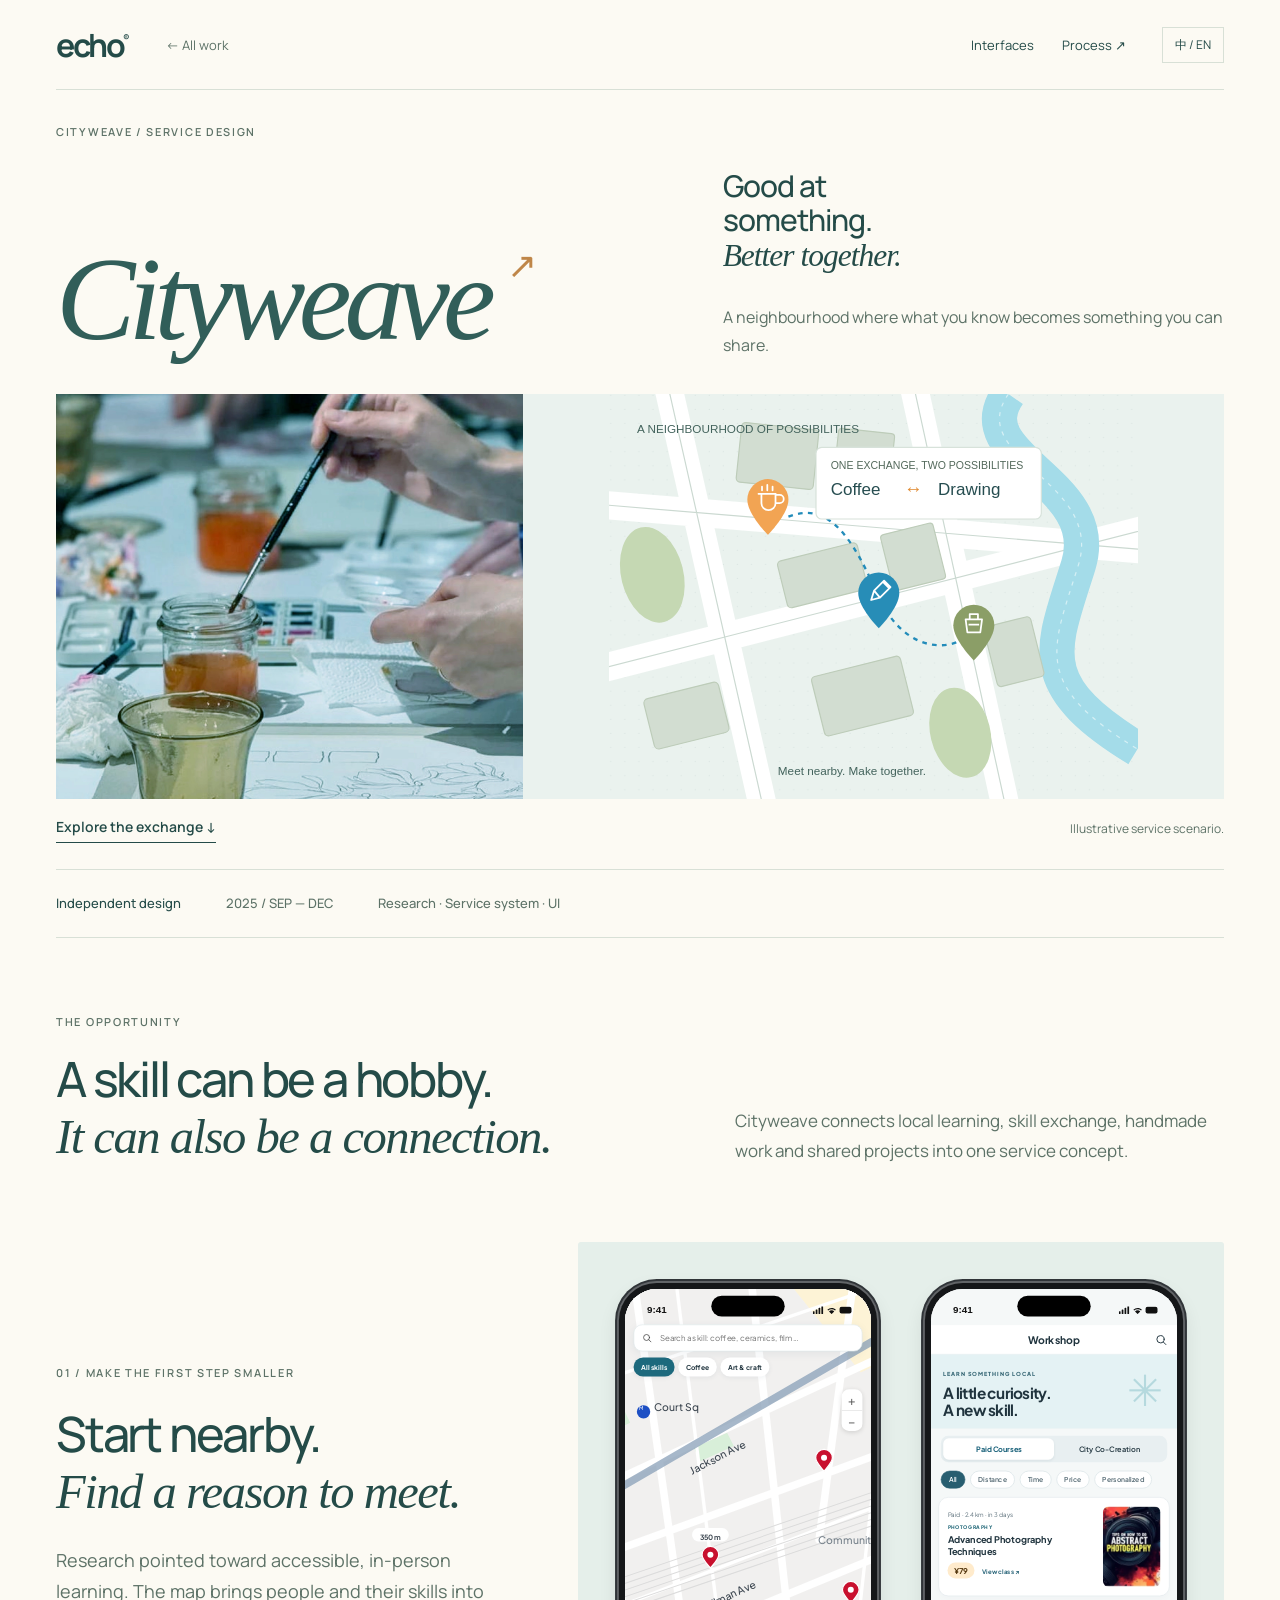
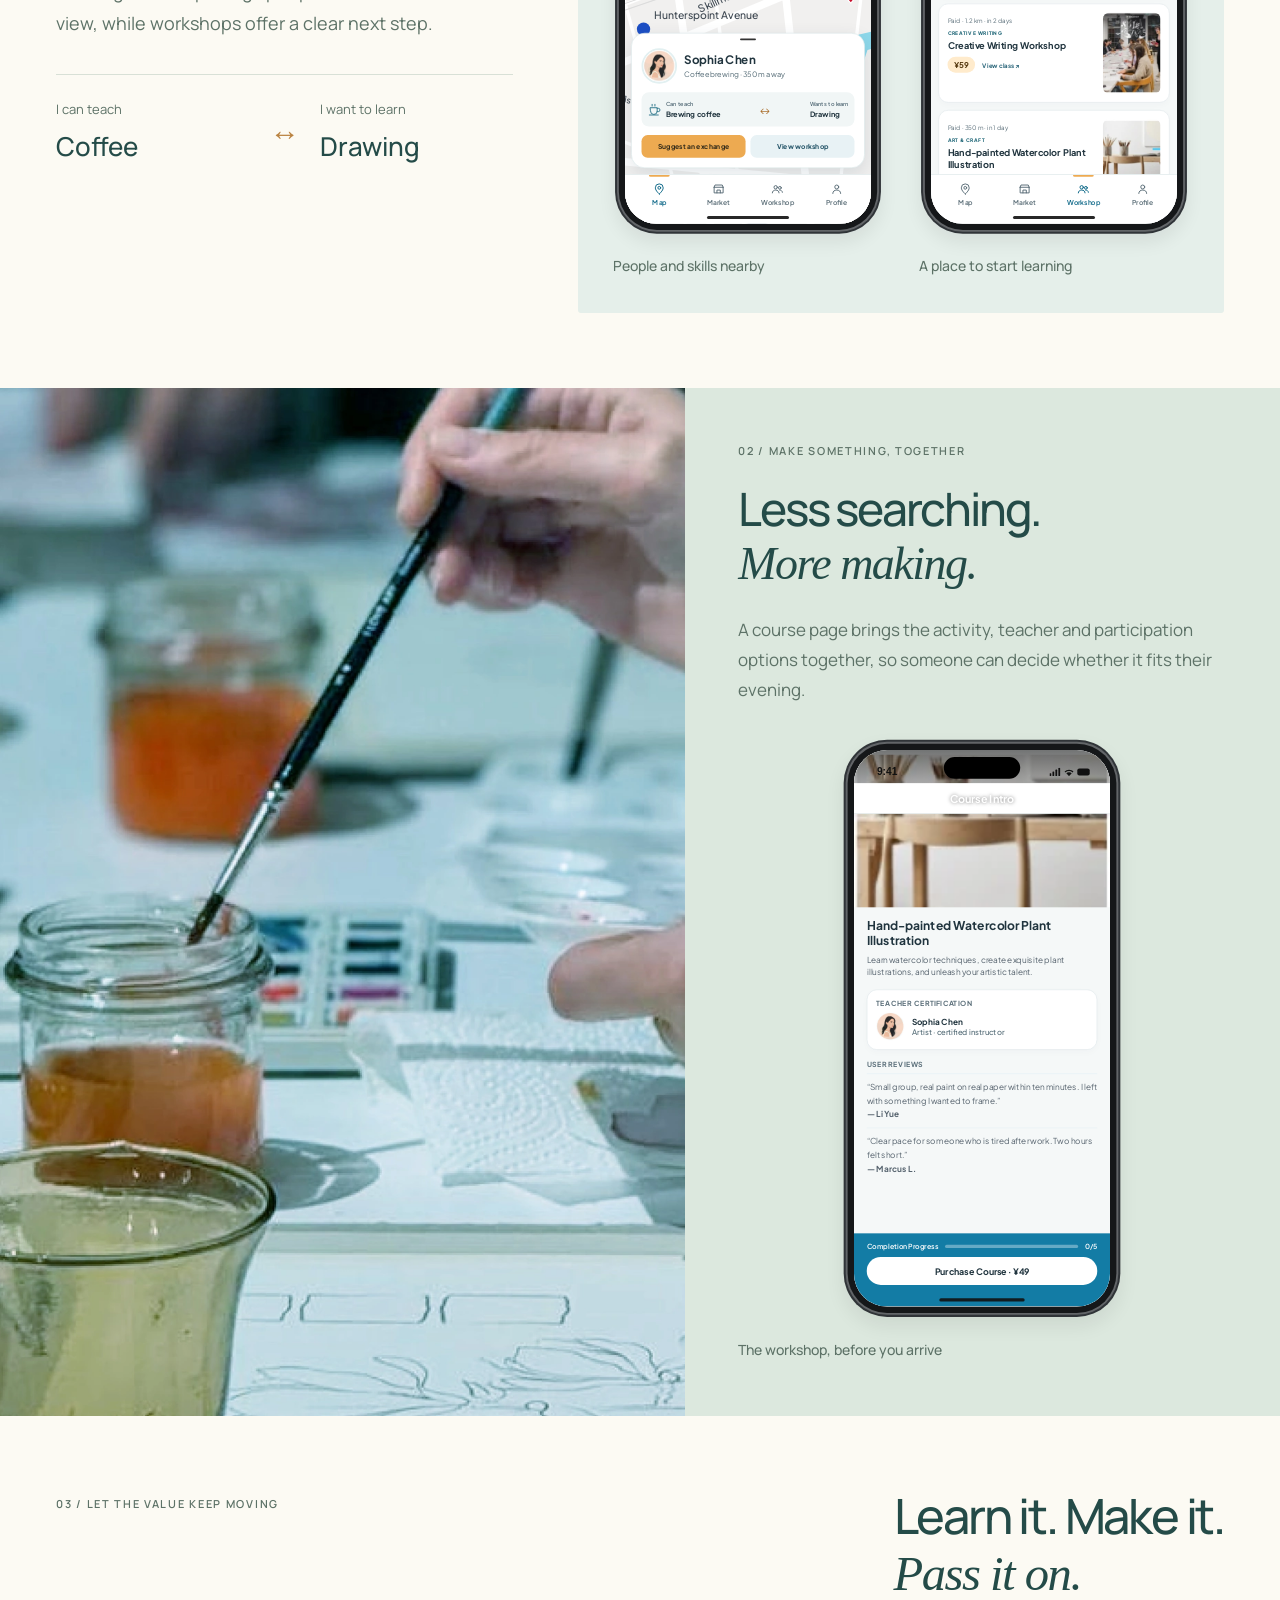
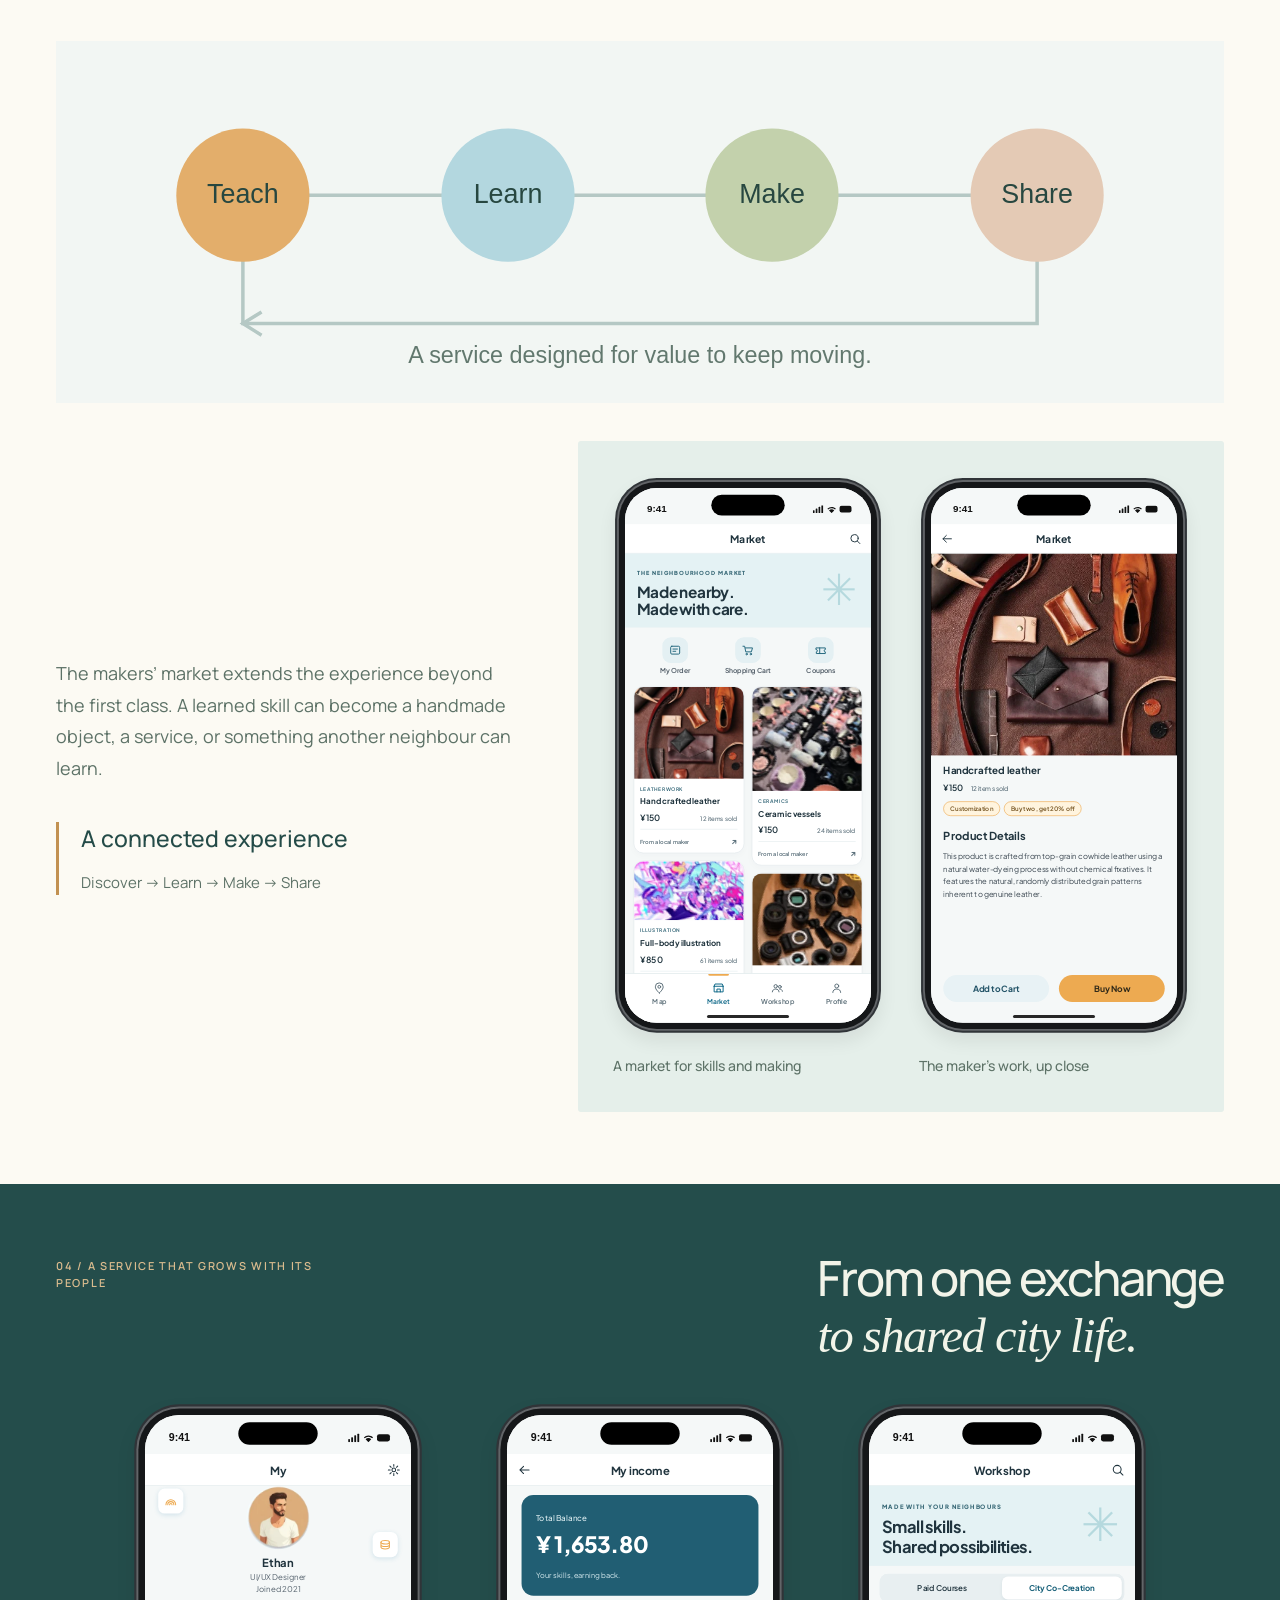
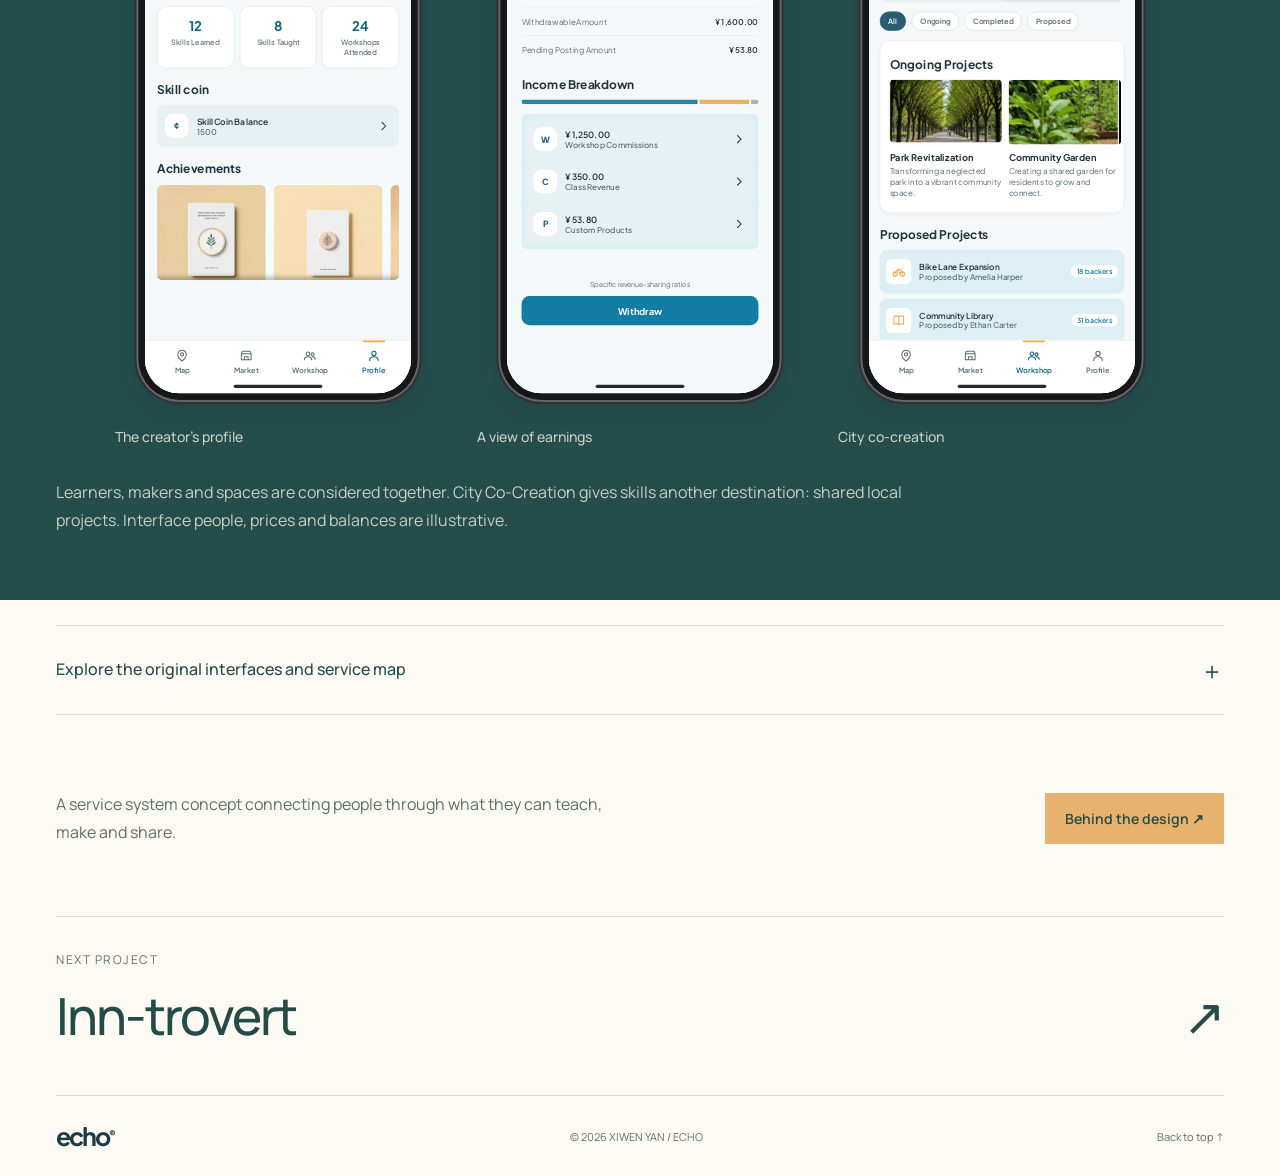
==== commit 03b415d6: "Replace bar scenario rendering and remove prototype links" ====
--- a/cityweave.html
+++ b/cityweave.html
@@ -1,4 +1,4 @@
-<!doctype html><html lang="en"><head><meta charset="utf-8"><meta name="viewport" content="width=device-width,initial-scale=1"><title>Cityweave · Xiwen (Echo) Yan</title><meta name="description" content="A service design concept connecting neighbours through skill exchange, workshops, handmade work and city co-creation."><meta name="author" content="Xiwen Yan (Echo Yan)"><link rel="canonical" href="https://portfolio.xiwenyan.top/cityweave.html"><meta property="og:title" content="Cityweave · Echo Yan"><meta property="og:description" content="A service design concept connecting neighbours through skill exchange, workshops, handmade work and city co-creation."><meta property="og:type" content="article"><meta property="og:url" content="https://portfolio.xiwenyan.top/cityweave.html"><meta property="og:image" content="https://portfolio.xiwenyan.top/assets/cityweave-cover.webp"><link rel="icon" href="assets/avatar.png"><link rel="preconnect" href="https://fonts.googleapis.com"><link rel="preconnect" href="https://fonts.gstatic.com" crossorigin><link href="https://fonts.googleapis.com/css2?family=DM+Mono&family=Plus+Jakarta+Sans:wght@400;500;600;700;800&family=Manrope:wght@400;500;600;700;800&display=swap" rel="stylesheet"><link rel="stylesheet" href="portfolio-showcase.css"><link rel="stylesheet" href="city-screens.css"><link rel="stylesheet" href="city-showcase.css"><script src="ui-refinements.js?v=20261117b" defer></script><script src="portfolio-showcase.js?v=20261117c" defer></script><link rel="stylesheet" href="editorial-v4.css"><link rel="stylesheet" href="ui-refinements.css?v=20261117b"><link rel="stylesheet" href="device-shell.css?v=20261117c"></head><body class="city-page" data-phone-class="cw"><a href="#project" class="skip-link">Skip to project</a><header class="project-header wrap"><a href="index.html" class="wordmark" aria-label="Echo portfolio home">echo<sup>®</sup></a><a data-en="← All work" data-zh="← 全部作品" href="index.html#work" class="all-work">← All work</a><nav aria-label="Project navigation"><a data-en="Interfaces" data-zh="界面展示" href="#interfaces">Interfaces</a><a data-en="Process ↗" data-zh="设计过程 ↗" href="cityweave-process.html#case-study">Process ↗</a></nav><button id="language" class="language" aria-label="Switch to Chinese">中 / EN</button></header><main id="project"><section class="folio-hero city-intro-v4 wrap"><div class="hero-project"><p data-en="CITYWEAVE / SERVICE DESIGN" data-zh="CITYWEAVE / 服务设计" class="folio-label">CITYWEAVE / SERVICE DESIGN</p></div><div class="city-cover-title"><h1>Cityweave<span aria-hidden="true">↗</span></h1><div><h2 class="city-cover-statement" data-en="Good at&lt;br&gt;something.&lt;br&gt;&lt;em&gt;Better together.&lt;/em&gt;" data-zh="你会的，&lt;br&gt;我想学。&lt;br&gt;&lt;em&gt;一起更好。&lt;/em&gt;">Good at<br>something.<br><em>Better together.</em></h2><p data-en="A neighbourhood where what you know becomes something you can share." data-zh="让你会的东西，成为邻里之间可以分享的价值。" class="folio-copy">A neighbourhood where what you know becomes something you can share.</p></div></div><div class="city-cover-art"><figure class="city-cover-photo"><img src="assets/city-hires/making.webp" alt="Hands practising watercolour painting, from the original project cover." fetchpriority="high"></figure><figure class="city-diagram"><img src="assets/editorial/neighbourhood.svg" alt="Illustrated neighbourhood map connecting local skills and making." fetchpriority="high"></figure></div><div class="city-cover-link"><a data-en="Explore the exchange ↓" data-zh="看看技能如何交换 ↓" class="folio-text-link" href="#interfaces">Explore the exchange ↓</a><p data-en="Illustrative service scenario." data-zh="服务场景示意。">Illustrative service scenario.</p></div><div class="folio-facts"><span data-en="Independent design" data-zh="独立设计" >Independent design</span><span>2025 / SEP — DEC</span><span data-en="Research · Service system · UI" data-zh="研究 · 服务系统 · UI" >Research · Service system · UI</span></div></section><section class="folio-thesis wrap"><p data-en="THE OPPORTUNITY" data-zh="设计机会" class="folio-label">THE OPPORTUNITY</p><h2 data-en="A skill can be a hobby.&lt;br&gt;&lt;em&gt;It can also be a connection.&lt;/em&gt;" data-zh="技能可以是一种爱好，&lt;br&gt;&lt;em&gt;也可以成为人与人的联系。&lt;/em&gt;" class="folio-heading">A skill can be a hobby.<br><em>It can also be a connection.</em></h2><p data-en="Cityweave connects local learning, skill exchange, handmade work and shared projects into one service concept." data-zh="Cityweave 将附近的学习、技能交换、手作与共创项目，连接成一个服务概念。" class="folio-copy">Cityweave connects local learning, skill exchange, handmade work and shared projects into one service concept.</p></section><section class="city-nearby-v4 wrap" id="interfaces"><div class="city-section-copy"><p data-en="01 / MAKE THE FIRST STEP SMALLER" data-zh="01 / 让第一步更容易发生" class="folio-label">01 / MAKE THE FIRST STEP SMALLER</p><h2 data-en="Start nearby.&lt;br&gt;&lt;em&gt;Find a reason to meet.&lt;/em&gt;" data-zh="从附近开始，&lt;br&gt;&lt;em&gt;找到见面的理由。&lt;/em&gt;" class="folio-heading">Start nearby.<br><em>Find a reason to meet.</em></h2><p data-en="Research pointed toward accessible, in-person learning. The map brings people and their skills into view, while workshops offer a clear next step." data-zh="研究指向更容易参与的线下学习。地图让附近的人与技能变得可见，工作坊则提供明确的参与方式。" class="folio-copy">Research pointed toward accessible, in-person learning. The map brings people and their skills into view, while workshops offer a clear next step.</p><div class="exchange-note"><span data-en="I can teach" data-zh="我可以教" >I can teach</span><strong>Coffee</strong><b aria-hidden="true">↔</b><span data-en="I want to learn" data-zh="我想学" >I want to learn</span><strong>Drawing</strong></div></div><div class="city-interface-pair"><figure class="ui-example"><button class="snapshot folio-device " type="button" data-open-screen="map" data-title-en="People and skills nearby" data-title-zh="附近的人与技能" aria-label="Enlarge People and skills nearby"><span class="screen-render" data-shot="map" aria-hidden="true"></span><span class="folio-enlarge" aria-hidden="true">↗</span></button><figcaption data-en="People and skills nearby" data-zh="附近的人与技能" >People and skills nearby</figcaption></figure><figure class="ui-example"><button class="snapshot folio-device " type="button" data-open-screen="workshop" data-title-en="A place to start learning" data-title-zh="开始学习的入口" aria-label="Enlarge A place to start learning"><span class="screen-render" data-shot="workshop" aria-hidden="true"></span><span class="folio-enlarge" aria-hidden="true">↗</span></button><figcaption data-en="A place to start learning" data-zh="开始学习的入口" >A place to start learning</figcaption></figure></div></section><section class="city-making-v4"><figure><img src="assets/city-hires/making.webp" alt="Hands practising watercolour painting, from the original project cover." loading="lazy" ></figure><div class="making-content"><p data-en="02 / MAKE SOMETHING, TOGETHER" data-zh="02 / 一起动手做点什么" class="folio-label">02 / MAKE SOMETHING, TOGETHER</p><h2 data-en="Less searching.&lt;br&gt;&lt;em&gt;More making.&lt;/em&gt;" data-zh="少一点寻找，&lt;br&gt;&lt;em&gt;多一点动手。&lt;/em&gt;" class="folio-heading">Less searching.<br><em>More making.</em></h2><p data-en="A course page brings the activity, teacher and participation options together, so someone can decide whether it fits their evening." data-zh="课程页集中呈现活动内容、老师与参与方式，帮助人们判断它是否适合自己的时间。" class="folio-copy">A course page brings the activity, teacher and participation options together, so someone can decide whether it fits their evening.</p><figure class="ui-example"><button class="snapshot folio-device " type="button" data-open-screen="course" data-title-en="The workshop, before you arrive" data-title-zh="来之前，先了解工作坊" aria-label="Enlarge The workshop, before you arrive"><span class="screen-render" data-shot="course" aria-hidden="true"></span><span class="folio-enlarge" aria-hidden="true">↗</span></button><figcaption data-en="The workshop, before you arrive" data-zh="来之前，先了解工作坊" >The workshop, before you arrive</figcaption></figure></div></section><section class="city-value-v4 wrap"><div class="folio-section-head"><p data-en="03 / LET THE VALUE KEEP MOVING" data-zh="03 / 让价值继续流动" class="folio-label">03 / LET THE VALUE KEEP MOVING</p><h2 data-en="Learn it. Make it.&lt;br&gt;&lt;em&gt;Pass it on.&lt;/em&gt;" data-zh="学会它，做出来，&lt;br&gt;&lt;em&gt;再分享出去。&lt;/em&gt;" class="folio-heading">Learn it. Make it.<br><em>Pass it on.</em></h2></div><figure class="cycle-art"><img src="assets/editorial/skill-cycle.svg" alt="A service diagram connecting teaching, learning, making and sharing in a continuous cycle." loading="lazy" ></figure><ol class="cycle-mobile"><li><span data-en="Teach" data-zh="教学">Teach</span></li><li><span data-en="Learn" data-zh="学习">Learn</span></li><li><span data-en="Make" data-zh="创作">Make</span></li><li><span data-en="Share" data-zh="分享">Share</span></li></ol><div class="city-market-layout"><div><p data-en="The makers’ market extends the experience beyond the first class. A learned skill can become a handmade object, a service, or something another neighbour can learn." data-zh="手作市集把体验延伸到第一次课程之后。学到的技能可以变成一件作品、一项服务，或另一位邻居可以学习的东西。" class="folio-copy">The makers’ market extends the experience beyond the first class. A learned skill can become a handmade object, a service, or something another neighbour can learn.</p><div class="maker-details"><h3 data-en="A connected experience" data-zh="连接起来的体验" >A connected experience</h3><p data-en="Discover → Learn → Make → Share" data-zh="发现 → 学习 → 创作 → 分享" >Discover → Learn → Make → Share</p></div></div><div class="city-interface-pair"><figure class="ui-example"><button class="snapshot folio-device " type="button" data-open-screen="market" data-title-en="A market for skills and making" data-title-zh="技能与手作的市集" aria-label="Enlarge A market for skills and making"><span class="screen-render" data-shot="market" aria-hidden="true"></span><span class="folio-enlarge" aria-hidden="true">↗</span></button><figcaption data-en="A market for skills and making" data-zh="技能与手作的市集" >A market for skills and making</figcaption></figure><figure class="ui-example"><button class="snapshot folio-device " type="button" data-open-screen="product" data-title-en="The maker’s work, up close" data-title-zh="走近创作者的作品" aria-label="Enlarge The maker’s work, up close"><span class="screen-render" data-shot="product" aria-hidden="true"></span><span class="folio-enlarge" aria-hidden="true">↗</span></button><figcaption data-en="The maker’s work, up close" data-zh="走近创作者的作品" >The maker’s work, up close</figcaption></figure></div></div></section><section class="city-community-v4"><div class="wrap"><div class="folio-section-head"><p data-en="04 / A SERVICE THAT GROWS WITH ITS PEOPLE" data-zh="04 / 随着参与者一起生长的服务" class="folio-label">04 / A SERVICE THAT GROWS WITH ITS PEOPLE</p><h2 data-en="From one exchange&lt;br&gt;&lt;em&gt;to shared city life.&lt;/em&gt;" data-zh="从一次交换，&lt;br&gt;&lt;em&gt;走向共同的城市生活。&lt;/em&gt;" class="folio-heading">From one exchange<br><em>to shared city life.</em></h2></div><div class="community-frames"><figure class="ui-example"><button class="snapshot folio-device" type="button" data-open-screen="my" data-title-en="The creator’s profile" data-title-zh="创作者主页" aria-label="Enlarge The creator’s profile"><span class="screen-render" data-shot="my" aria-hidden="true"></span><span class="folio-enlarge" aria-hidden="true">↗</span></button><figcaption data-en="The creator’s profile" data-zh="创作者主页" >The creator’s profile</figcaption></figure><figure class="ui-example"><button class="snapshot folio-device" type="button" data-open-screen="income" data-title-en="A view of earnings" data-title-zh="收益概览" aria-label="Enlarge A view of earnings"><span class="screen-render" data-shot="income" aria-hidden="true"></span><span class="folio-enlarge" aria-hidden="true">↗</span></button><figcaption data-en="A view of earnings" data-zh="收益概览" >A view of earnings</figcaption></figure><figure class="ui-example"><button class="snapshot folio-device" type="button" data-open-screen="co-create" data-title-en="City co-creation" data-title-zh="城市共创" aria-label="Enlarge City co-creation"><span class="screen-render" data-shot="co-create" aria-hidden="true"></span><span class="folio-enlarge" aria-hidden="true">↗</span></button><figcaption data-en="City co-creation" data-zh="城市共创" >City co-creation</figcaption></figure></div><p data-en="Learners, makers and spaces are considered together. City Co-Creation gives skills another destination: shared local projects. Interface people, prices and balances are illustrative." data-zh="把学习者、手作人与空间放在同一个系统中考虑。城市共创为技能提供另一个去向——共同的本地项目。界面中的人物、价格与余额为示例。" class="folio-copy">Learners, makers and spaces are considered together. City Co-Creation gives skills another destination: shared local projects. Interface people, prices and balances are illustrative.</p></div></section><details class="original-sheet wrap"><summary><span data-en="Explore the original interfaces and service map" data-zh="查看原始界面与服务系统图" >Explore the original interfaces and service map</span><span aria-hidden="true">＋</span></summary><a href="assets/city-hires/interfaces-original.jpg" target="_blank" rel="noopener"><img src="assets/city-hires/interfaces-3200.webp" alt="Explore the original interfaces and service map" loading="lazy" ></a></details><section class="folio-close wrap"><p data-en="A service system concept connecting people through what they can teach, make and share." data-zh="一个通过教学、创作与分享连接彼此的服务系统概念。" class="folio-copy">A service system concept connecting people through what they can teach, make and share.</p><div class="folio-actions"><a data-en="Behind the design ↗" data-zh="查看完整设计过程 ↗" class="folio-cta" href="cityweave-process.html#case-study">Behind the design ↗</a><a data-en="Open prototype ↗" data-zh="打开交互原型 ↗" class="folio-text-link" href="cityweave-process.html#prototype">Open prototype ↗</a></div></section></main><section class="next-project wrap"><p data-en="NEXT PROJECT" data-zh="下一个作品" class="eyebrow">NEXT PROJECT</p><a href="inn-trovert.html"><span>Inn-trovert</span><span aria-hidden="true">↗</span></a></section><footer class="project-footer wrap"><a href="index.html">echo<sup>®</sup></a><span>© 2026 XIWEN YAN / ECHO</span><a data-en="Back to top ↑" data-zh="回到顶部 ↑" href="#project">Back to top ↑</a></footer><dialog id="screen-dialog" class="screen-dialog" aria-labelledby="screen-detail-title"><div class="dialog-bar"><h2 id="screen-detail-title"></h2><button type="button" class="dialog-close" aria-label="Close enlarged interface">×</button></div><div class="screen-render detail-render"></div></dialog><template id="screen-library"><div id="live" class="phone cw" data-start="map" style="--status: #111;">
+<!doctype html><html lang="en"><head><meta charset="utf-8"><meta name="viewport" content="width=device-width,initial-scale=1"><title>Cityweave · Xiwen (Echo) Yan</title><meta name="description" content="A service design concept connecting neighbours through skill exchange, workshops, handmade work and city co-creation."><meta name="author" content="Xiwen Yan (Echo Yan)"><link rel="canonical" href="https://portfolio.xiwenyan.top/cityweave.html"><meta property="og:title" content="Cityweave · Echo Yan"><meta property="og:description" content="A service design concept connecting neighbours through skill exchange, workshops, handmade work and city co-creation."><meta property="og:type" content="article"><meta property="og:url" content="https://portfolio.xiwenyan.top/cityweave.html"><meta property="og:image" content="https://portfolio.xiwenyan.top/assets/cityweave-cover.webp"><link rel="icon" href="assets/avatar.png"><link rel="preconnect" href="https://fonts.googleapis.com"><link rel="preconnect" href="https://fonts.gstatic.com" crossorigin><link href="https://fonts.googleapis.com/css2?family=DM+Mono&family=Plus+Jakarta+Sans:wght@400;500;600;700;800&family=Manrope:wght@400;500;600;700;800&display=swap" rel="stylesheet"><link rel="stylesheet" href="portfolio-showcase.css"><link rel="stylesheet" href="city-screens.css"><link rel="stylesheet" href="city-showcase.css"><script src="ui-refinements.js?v=20261117b" defer></script><script src="portfolio-showcase.js?v=20261117c" defer></script><link rel="stylesheet" href="editorial-v4.css"><link rel="stylesheet" href="ui-refinements.css?v=20261117b"><link rel="stylesheet" href="device-shell.css?v=20261117c"></head><body class="city-page" data-phone-class="cw"><a href="#project" class="skip-link">Skip to project</a><header class="project-header wrap"><a href="index.html" class="wordmark" aria-label="Echo portfolio home">echo<sup>®</sup></a><a data-en="← All work" data-zh="← 全部作品" href="index.html#work" class="all-work">← All work</a><nav aria-label="Project navigation"><a data-en="Interfaces" data-zh="界面展示" href="#interfaces">Interfaces</a><a data-en="Process ↗" data-zh="设计过程 ↗" href="cityweave-process.html#case-study">Process ↗</a></nav><button id="language" class="language" aria-label="Switch to Chinese">中 / EN</button></header><main id="project"><section class="folio-hero city-intro-v4 wrap"><div class="hero-project"><p data-en="CITYWEAVE / SERVICE DESIGN" data-zh="CITYWEAVE / 服务设计" class="folio-label">CITYWEAVE / SERVICE DESIGN</p></div><div class="city-cover-title"><h1>Cityweave<span aria-hidden="true">↗</span></h1><div><h2 class="city-cover-statement" data-en="Good at&lt;br&gt;something.&lt;br&gt;&lt;em&gt;Better together.&lt;/em&gt;" data-zh="你会的，&lt;br&gt;我想学。&lt;br&gt;&lt;em&gt;一起更好。&lt;/em&gt;">Good at<br>something.<br><em>Better together.</em></h2><p data-en="A neighbourhood where what you know becomes something you can share." data-zh="让你会的东西，成为邻里之间可以分享的价值。" class="folio-copy">A neighbourhood where what you know becomes something you can share.</p></div></div><div class="city-cover-art"><figure class="city-cover-photo"><img src="assets/city-hires/making.webp" alt="Hands practising watercolour painting, from the original project cover." fetchpriority="high"></figure><figure class="city-diagram"><img src="assets/editorial/neighbourhood.svg" alt="Illustrated neighbourhood map connecting local skills and making." fetchpriority="high"></figure></div><div class="city-cover-link"><a data-en="Explore the exchange ↓" data-zh="看看技能如何交换 ↓" class="folio-text-link" href="#interfaces">Explore the exchange ↓</a><p data-en="Illustrative service scenario." data-zh="服务场景示意。">Illustrative service scenario.</p></div><div class="folio-facts"><span data-en="Independent design" data-zh="独立设计" >Independent design</span><span>2025 / SEP — DEC</span><span data-en="Research · Service system · UI" data-zh="研究 · 服务系统 · UI" >Research · Service system · UI</span></div></section><section class="folio-thesis wrap"><p data-en="THE OPPORTUNITY" data-zh="设计机会" class="folio-label">THE OPPORTUNITY</p><h2 data-en="A skill can be a hobby.&lt;br&gt;&lt;em&gt;It can also be a connection.&lt;/em&gt;" data-zh="技能可以是一种爱好，&lt;br&gt;&lt;em&gt;也可以成为人与人的联系。&lt;/em&gt;" class="folio-heading">A skill can be a hobby.<br><em>It can also be a connection.</em></h2><p data-en="Cityweave connects local learning, skill exchange, handmade work and shared projects into one service concept." data-zh="Cityweave 将附近的学习、技能交换、手作与共创项目，连接成一个服务概念。" class="folio-copy">Cityweave connects local learning, skill exchange, handmade work and shared projects into one service concept.</p></section><section class="city-nearby-v4 wrap" id="interfaces"><div class="city-section-copy"><p data-en="01 / MAKE THE FIRST STEP SMALLER" data-zh="01 / 让第一步更容易发生" class="folio-label">01 / MAKE THE FIRST STEP SMALLER</p><h2 data-en="Start nearby.&lt;br&gt;&lt;em&gt;Find a reason to meet.&lt;/em&gt;" data-zh="从附近开始，&lt;br&gt;&lt;em&gt;找到见面的理由。&lt;/em&gt;" class="folio-heading">Start nearby.<br><em>Find a reason to meet.</em></h2><p data-en="Research pointed toward accessible, in-person learning. The map brings people and their skills into view, while workshops offer a clear next step." data-zh="研究指向更容易参与的线下学习。地图让附近的人与技能变得可见，工作坊则提供明确的参与方式。" class="folio-copy">Research pointed toward accessible, in-person learning. The map brings people and their skills into view, while workshops offer a clear next step.</p><div class="exchange-note"><span data-en="I can teach" data-zh="我可以教" >I can teach</span><strong>Coffee</strong><b aria-hidden="true">↔</b><span data-en="I want to learn" data-zh="我想学" >I want to learn</span><strong>Drawing</strong></div></div><div class="city-interface-pair"><figure class="ui-example"><button class="snapshot folio-device " type="button" data-open-screen="map" data-title-en="People and skills nearby" data-title-zh="附近的人与技能" aria-label="Enlarge People and skills nearby"><span class="screen-render" data-shot="map" aria-hidden="true"></span><span class="folio-enlarge" aria-hidden="true">↗</span></button><figcaption data-en="People and skills nearby" data-zh="附近的人与技能" >People and skills nearby</figcaption></figure><figure class="ui-example"><button class="snapshot folio-device " type="button" data-open-screen="workshop" data-title-en="A place to start learning" data-title-zh="开始学习的入口" aria-label="Enlarge A place to start learning"><span class="screen-render" data-shot="workshop" aria-hidden="true"></span><span class="folio-enlarge" aria-hidden="true">↗</span></button><figcaption data-en="A place to start learning" data-zh="开始学习的入口" >A place to start learning</figcaption></figure></div></section><section class="city-making-v4"><figure><img src="assets/city-hires/making.webp" alt="Hands practising watercolour painting, from the original project cover." loading="lazy" ></figure><div class="making-content"><p data-en="02 / MAKE SOMETHING, TOGETHER" data-zh="02 / 一起动手做点什么" class="folio-label">02 / MAKE SOMETHING, TOGETHER</p><h2 data-en="Less searching.&lt;br&gt;&lt;em&gt;More making.&lt;/em&gt;" data-zh="少一点寻找，&lt;br&gt;&lt;em&gt;多一点动手。&lt;/em&gt;" class="folio-heading">Less searching.<br><em>More making.</em></h2><p data-en="A course page brings the activity, teacher and participation options together, so someone can decide whether it fits their evening." data-zh="课程页集中呈现活动内容、老师与参与方式，帮助人们判断它是否适合自己的时间。" class="folio-copy">A course page brings the activity, teacher and participation options together, so someone can decide whether it fits their evening.</p><figure class="ui-example"><button class="snapshot folio-device " type="button" data-open-screen="course" data-title-en="The workshop, before you arrive" data-title-zh="来之前，先了解工作坊" aria-label="Enlarge The workshop, before you arrive"><span class="screen-render" data-shot="course" aria-hidden="true"></span><span class="folio-enlarge" aria-hidden="true">↗</span></button><figcaption data-en="The workshop, before you arrive" data-zh="来之前，先了解工作坊" >The workshop, before you arrive</figcaption></figure></div></section><section class="city-value-v4 wrap"><div class="folio-section-head"><p data-en="03 / LET THE VALUE KEEP MOVING" data-zh="03 / 让价值继续流动" class="folio-label">03 / LET THE VALUE KEEP MOVING</p><h2 data-en="Learn it. Make it.&lt;br&gt;&lt;em&gt;Pass it on.&lt;/em&gt;" data-zh="学会它，做出来，&lt;br&gt;&lt;em&gt;再分享出去。&lt;/em&gt;" class="folio-heading">Learn it. Make it.<br><em>Pass it on.</em></h2></div><figure class="cycle-art"><img src="assets/editorial/skill-cycle.svg" alt="A service diagram connecting teaching, learning, making and sharing in a continuous cycle." loading="lazy" ></figure><ol class="cycle-mobile"><li><span data-en="Teach" data-zh="教学">Teach</span></li><li><span data-en="Learn" data-zh="学习">Learn</span></li><li><span data-en="Make" data-zh="创作">Make</span></li><li><span data-en="Share" data-zh="分享">Share</span></li></ol><div class="city-market-layout"><div><p data-en="The makers’ market extends the experience beyond the first class. A learned skill can become a handmade object, a service, or something another neighbour can learn." data-zh="手作市集把体验延伸到第一次课程之后。学到的技能可以变成一件作品、一项服务，或另一位邻居可以学习的东西。" class="folio-copy">The makers’ market extends the experience beyond the first class. A learned skill can become a handmade object, a service, or something another neighbour can learn.</p><div class="maker-details"><h3 data-en="A connected experience" data-zh="连接起来的体验" >A connected experience</h3><p data-en="Discover → Learn → Make → Share" data-zh="发现 → 学习 → 创作 → 分享" >Discover → Learn → Make → Share</p></div></div><div class="city-interface-pair"><figure class="ui-example"><button class="snapshot folio-device " type="button" data-open-screen="market" data-title-en="A market for skills and making" data-title-zh="技能与手作的市集" aria-label="Enlarge A market for skills and making"><span class="screen-render" data-shot="market" aria-hidden="true"></span><span class="folio-enlarge" aria-hidden="true">↗</span></button><figcaption data-en="A market for skills and making" data-zh="技能与手作的市集" >A market for skills and making</figcaption></figure><figure class="ui-example"><button class="snapshot folio-device " type="button" data-open-screen="product" data-title-en="The maker’s work, up close" data-title-zh="走近创作者的作品" aria-label="Enlarge The maker’s work, up close"><span class="screen-render" data-shot="product" aria-hidden="true"></span><span class="folio-enlarge" aria-hidden="true">↗</span></button><figcaption data-en="The maker’s work, up close" data-zh="走近创作者的作品" >The maker’s work, up close</figcaption></figure></div></div></section><section class="city-community-v4"><div class="wrap"><div class="folio-section-head"><p data-en="04 / A SERVICE THAT GROWS WITH ITS PEOPLE" data-zh="04 / 随着参与者一起生长的服务" class="folio-label">04 / A SERVICE THAT GROWS WITH ITS PEOPLE</p><h2 data-en="From one exchange&lt;br&gt;&lt;em&gt;to shared city life.&lt;/em&gt;" data-zh="从一次交换，&lt;br&gt;&lt;em&gt;走向共同的城市生活。&lt;/em&gt;" class="folio-heading">From one exchange<br><em>to shared city life.</em></h2></div><div class="community-frames"><figure class="ui-example"><button class="snapshot folio-device" type="button" data-open-screen="my" data-title-en="The creator’s profile" data-title-zh="创作者主页" aria-label="Enlarge The creator’s profile"><span class="screen-render" data-shot="my" aria-hidden="true"></span><span class="folio-enlarge" aria-hidden="true">↗</span></button><figcaption data-en="The creator’s profile" data-zh="创作者主页" >The creator’s profile</figcaption></figure><figure class="ui-example"><button class="snapshot folio-device" type="button" data-open-screen="income" data-title-en="A view of earnings" data-title-zh="收益概览" aria-label="Enlarge A view of earnings"><span class="screen-render" data-shot="income" aria-hidden="true"></span><span class="folio-enlarge" aria-hidden="true">↗</span></button><figcaption data-en="A view of earnings" data-zh="收益概览" >A view of earnings</figcaption></figure><figure class="ui-example"><button class="snapshot folio-device" type="button" data-open-screen="co-create" data-title-en="City co-creation" data-title-zh="城市共创" aria-label="Enlarge City co-creation"><span class="screen-render" data-shot="co-create" aria-hidden="true"></span><span class="folio-enlarge" aria-hidden="true">↗</span></button><figcaption data-en="City co-creation" data-zh="城市共创" >City co-creation</figcaption></figure></div><p data-en="Learners, makers and spaces are considered together. City Co-Creation gives skills another destination: shared local projects. Interface people, prices and balances are illustrative." data-zh="把学习者、手作人与空间放在同一个系统中考虑。城市共创为技能提供另一个去向——共同的本地项目。界面中的人物、价格与余额为示例。" class="folio-copy">Learners, makers and spaces are considered together. City Co-Creation gives skills another destination: shared local projects. Interface people, prices and balances are illustrative.</p></div></section><details class="original-sheet wrap"><summary><span data-en="Explore the original interfaces and service map" data-zh="查看原始界面与服务系统图" >Explore the original interfaces and service map</span><span aria-hidden="true">＋</span></summary><a href="assets/city-hires/interfaces-original.jpg" target="_blank" rel="noopener"><img src="assets/city-hires/interfaces-3200.webp" alt="Explore the original interfaces and service map" loading="lazy" ></a></details><section class="folio-close wrap"><p data-en="A service system concept connecting people through what they can teach, make and share." data-zh="一个通过教学、创作与分享连接彼此的服务系统概念。" class="folio-copy">A service system concept connecting people through what they can teach, make and share.</p><div class="folio-actions"><a data-en="Behind the design ↗" data-zh="查看完整设计过程 ↗" class="folio-cta" href="cityweave-process.html#case-study">Behind the design ↗</a></div></section></main><section class="next-project wrap"><p data-en="NEXT PROJECT" data-zh="下一个作品" class="eyebrow">NEXT PROJECT</p><a href="inn-trovert.html"><span>Inn-trovert</span><span aria-hidden="true">↗</span></a></section><footer class="project-footer wrap"><a href="index.html">echo<sup>®</sup></a><span>© 2026 XIWEN YAN / ECHO</span><a data-en="Back to top ↑" data-zh="回到顶部 ↑" href="#project">Back to top ↑</a></footer><dialog id="screen-dialog" class="screen-dialog" aria-labelledby="screen-detail-title"><div class="dialog-bar"><h2 id="screen-detail-title"></h2><button type="button" class="dialog-close" aria-label="Close enlarged interface">×</button></div><div class="screen-render detail-render"></div></dialog><template id="screen-library"><div id="live" class="phone cw" data-start="map" style="--status: #111;">
     <div class="statusbar"><span>9:41</span><svg viewBox="0 0 70 14"><rect x="0" y="9" width="3" height="5" rx="1"></rect><rect x="5" y="6" width="3" height="8" rx="1"></rect><rect x="10" y="3" width="3" height="11" rx="1"></rect><rect x="15" y="0" width="3" height="14" rx="1"></rect><path d="M33 3.2c3 0 5.600 1.200 7.500 3.100l-1.500 1.500a8.400 8.400 0 0 0-12 0l-1.500-1.500A10.600 10.600 0 0 1 33 3.200zm0 4.200c1.800 0 3.400.7 4.600 1.900L33 14l-4.600-4.700A6.500 6.500 0 0 1 33 7.400z"></path><rect x="47" y="1" width="21" height="12" rx="3.500"></rect></svg></div>
 
     <!-- Map -->
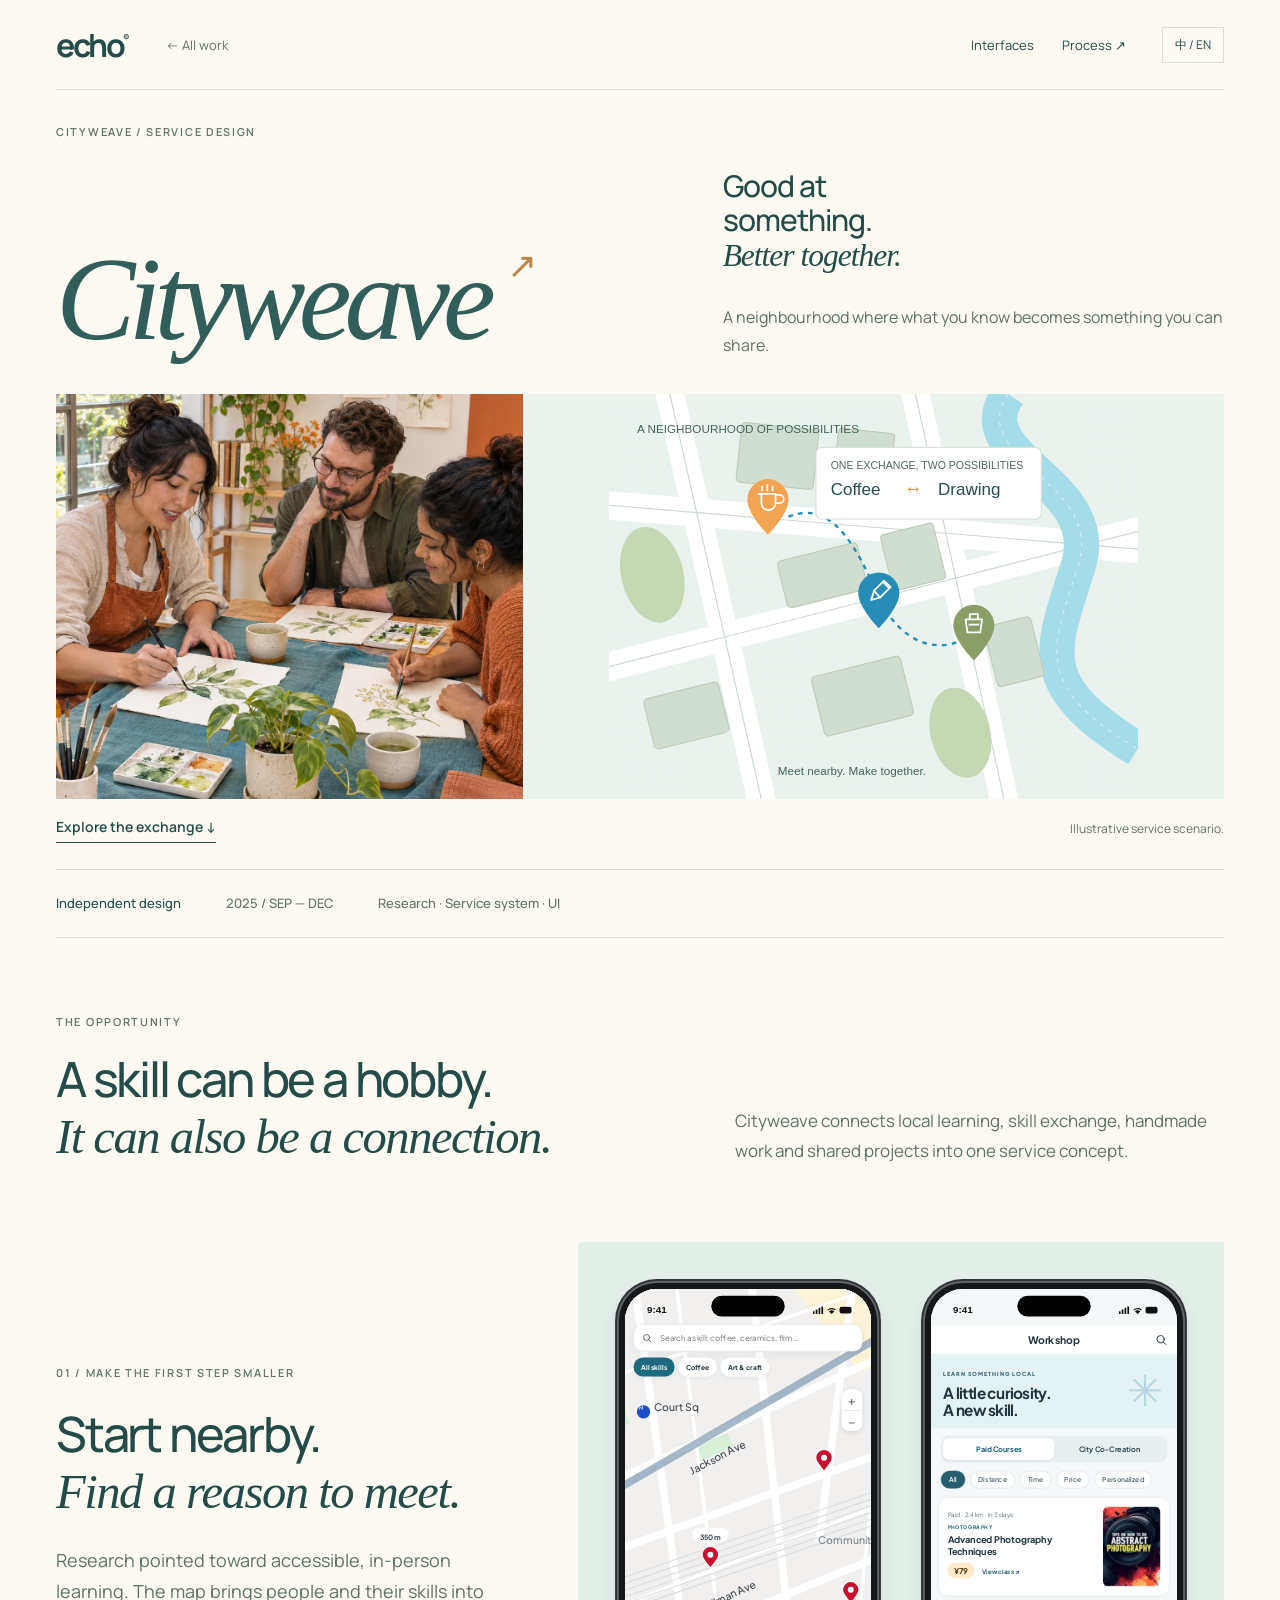
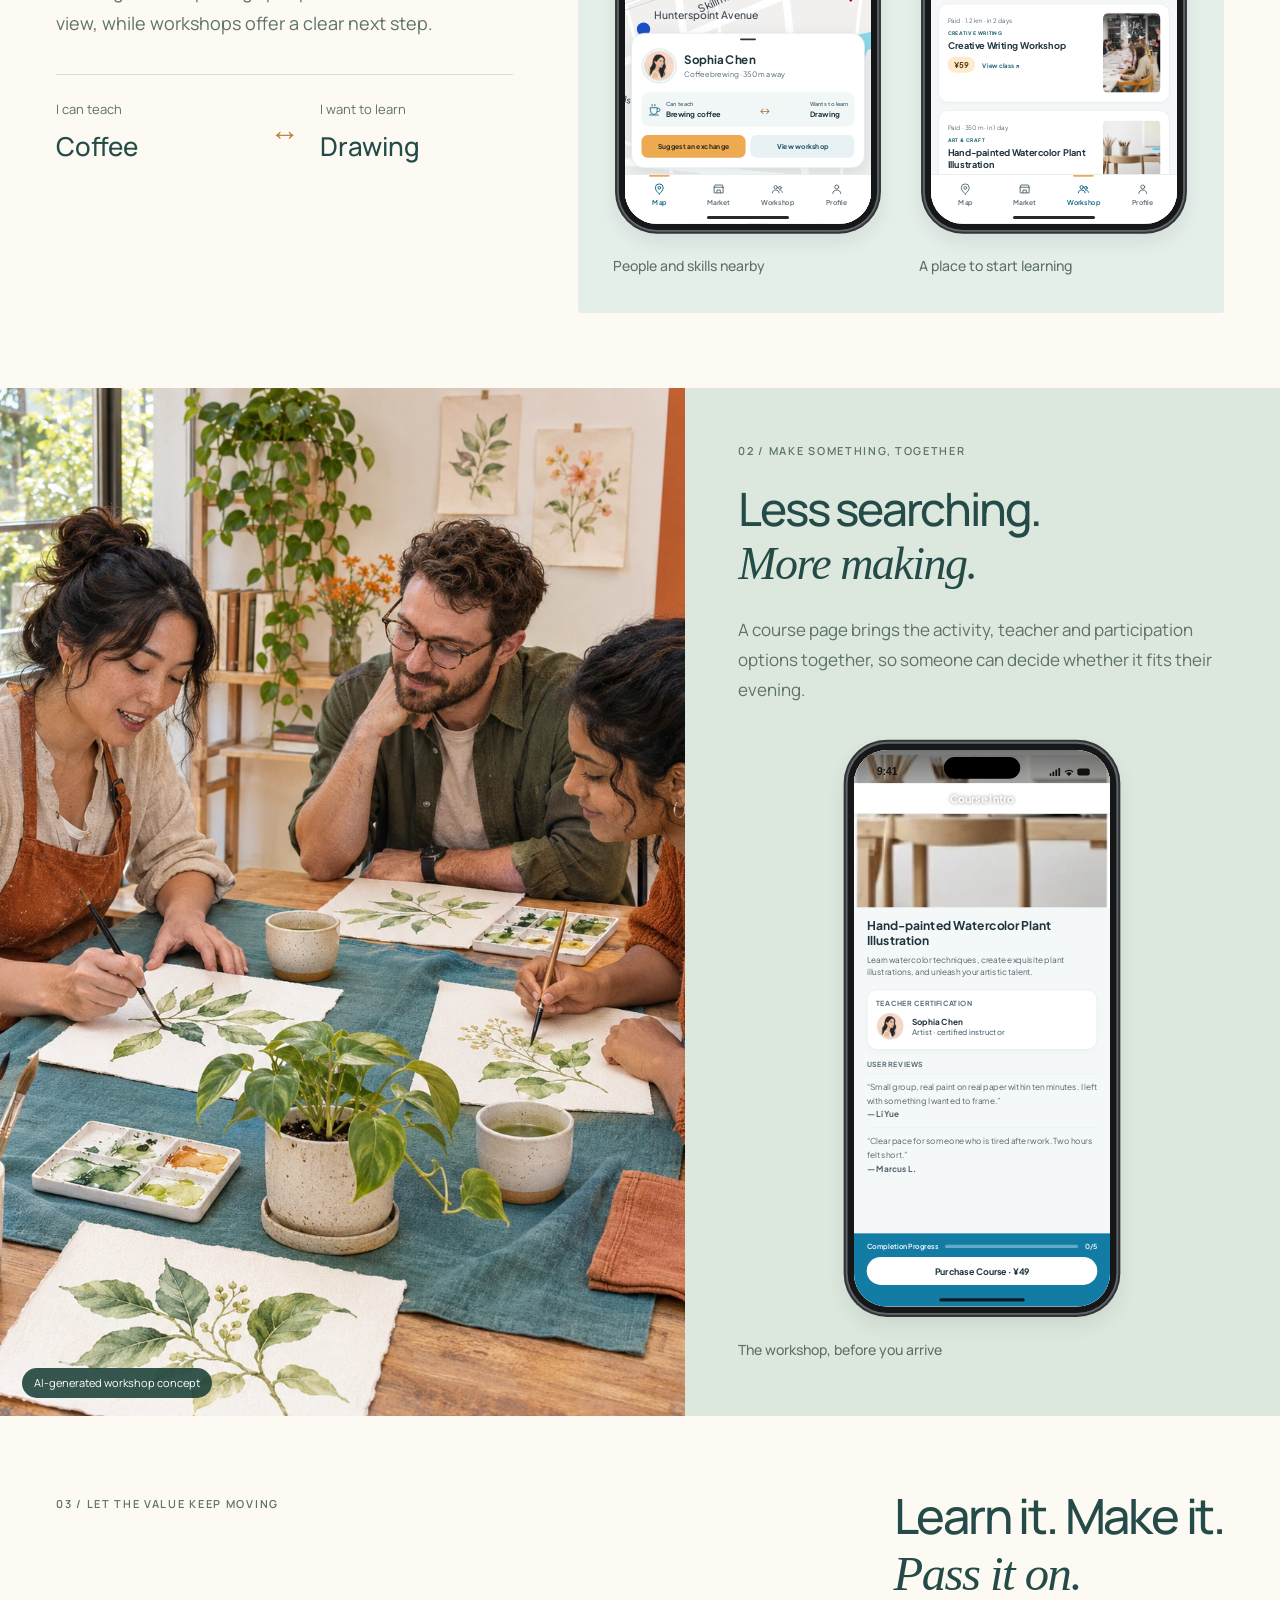
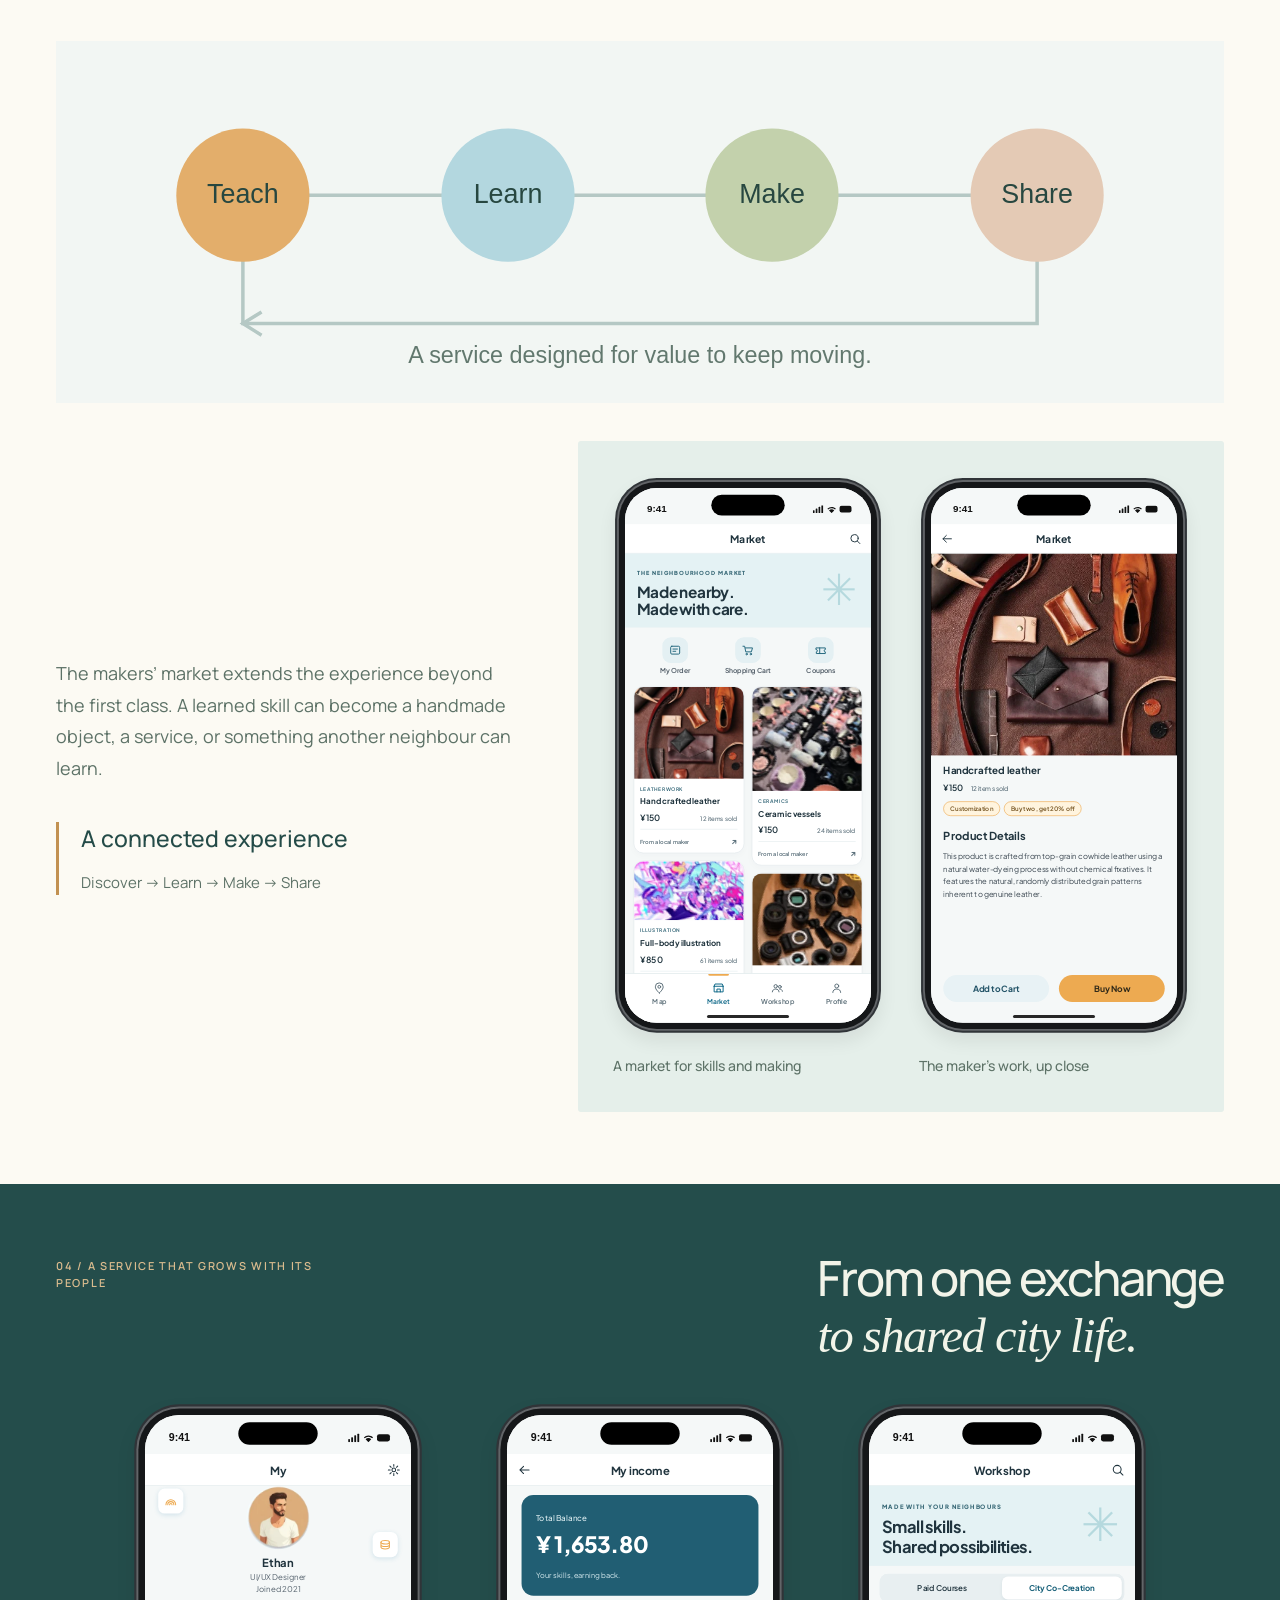
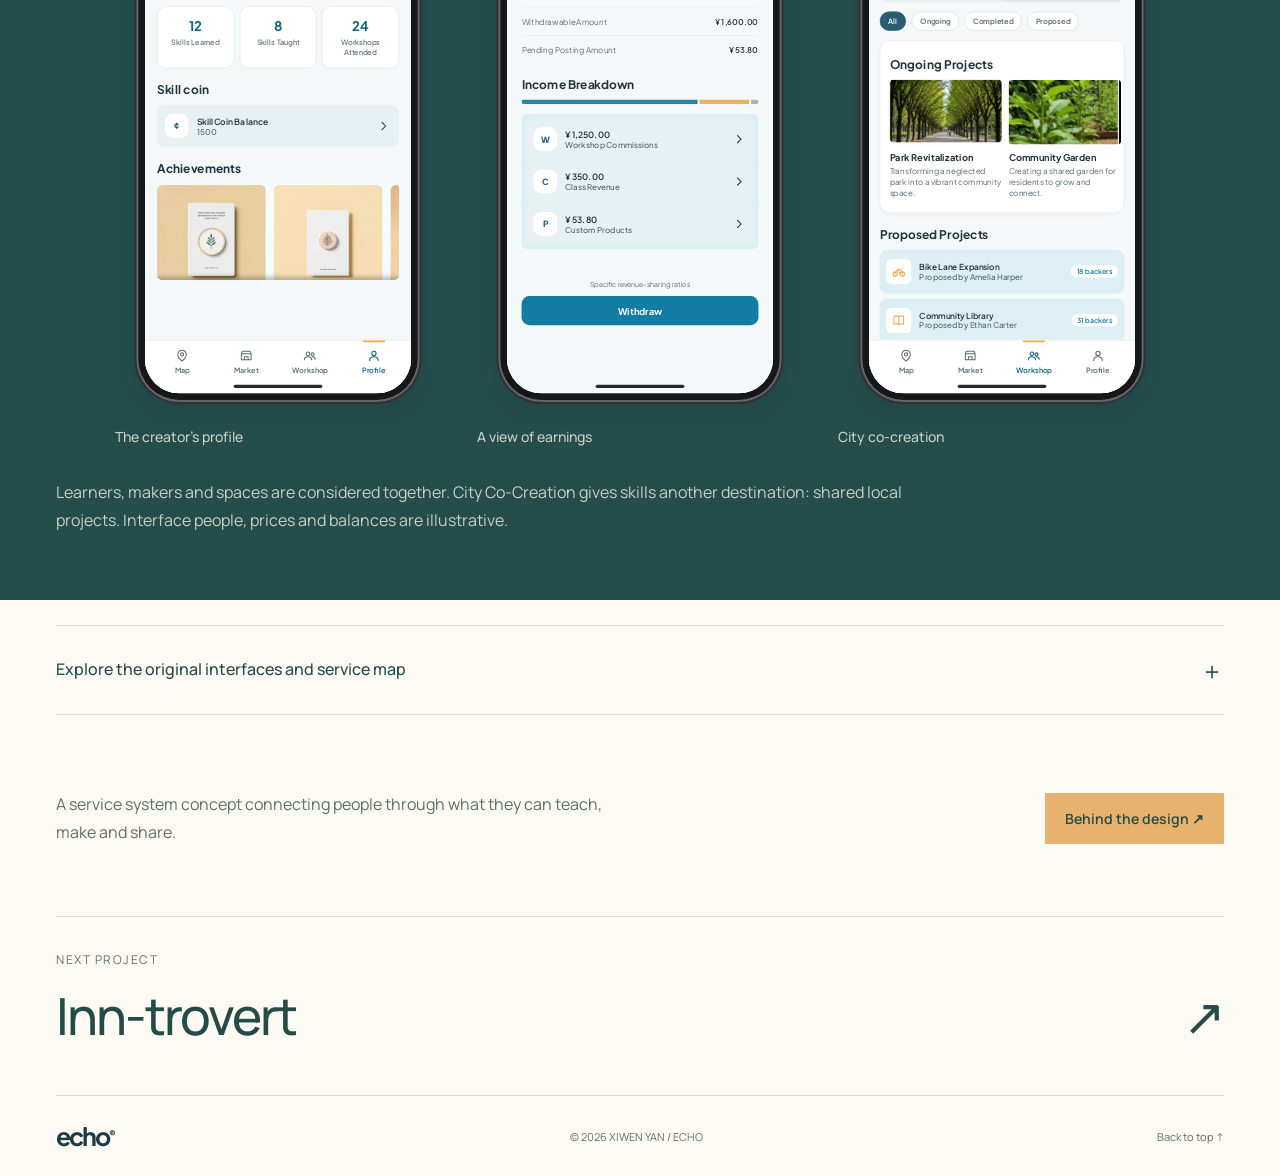
==== commit ee5a11ee: "Show product details in scenes and complete the spatial interface section" ====
--- a/cityweave.html
+++ b/cityweave.html
@@ -1,4 +1,4 @@
-<!doctype html><html lang="en"><head><meta charset="utf-8"><meta name="viewport" content="width=device-width,initial-scale=1"><title>Cityweave · Xiwen (Echo) Yan</title><meta name="description" content="A service design concept connecting neighbours through skill exchange, workshops, handmade work and city co-creation."><meta name="author" content="Xiwen Yan (Echo Yan)"><link rel="canonical" href="https://portfolio.xiwenyan.top/cityweave.html"><meta property="og:title" content="Cityweave · Echo Yan"><meta property="og:description" content="A service design concept connecting neighbours through skill exchange, workshops, handmade work and city co-creation."><meta property="og:type" content="article"><meta property="og:url" content="https://portfolio.xiwenyan.top/cityweave.html"><meta property="og:image" content="https://portfolio.xiwenyan.top/assets/cityweave-cover.webp"><link rel="icon" href="assets/avatar.png"><link rel="preconnect" href="https://fonts.googleapis.com"><link rel="preconnect" href="https://fonts.gstatic.com" crossorigin><link href="https://fonts.googleapis.com/css2?family=DM+Mono&family=Plus+Jakarta+Sans:wght@400;500;600;700;800&family=Manrope:wght@400;500;600;700;800&display=swap" rel="stylesheet"><link rel="stylesheet" href="portfolio-showcase.css"><link rel="stylesheet" href="city-screens.css"><link rel="stylesheet" href="city-showcase.css"><script src="ui-refinements.js?v=20261117b" defer></script><script src="portfolio-showcase.js?v=20261117c" defer></script><link rel="stylesheet" href="editorial-v4.css"><link rel="stylesheet" href="ui-refinements.css?v=20261117b"><link rel="stylesheet" href="device-shell.css?v=20261117c"></head><body class="city-page" data-phone-class="cw"><a href="#project" class="skip-link">Skip to project</a><header class="project-header wrap"><a href="index.html" class="wordmark" aria-label="Echo portfolio home">echo<sup>®</sup></a><a data-en="← All work" data-zh="← 全部作品" href="index.html#work" class="all-work">← All work</a><nav aria-label="Project navigation"><a data-en="Interfaces" data-zh="界面展示" href="#interfaces">Interfaces</a><a data-en="Process ↗" data-zh="设计过程 ↗" href="cityweave-process.html#case-study">Process ↗</a></nav><button id="language" class="language" aria-label="Switch to Chinese">中 / EN</button></header><main id="project"><section class="folio-hero city-intro-v4 wrap"><div class="hero-project"><p data-en="CITYWEAVE / SERVICE DESIGN" data-zh="CITYWEAVE / 服务设计" class="folio-label">CITYWEAVE / SERVICE DESIGN</p></div><div class="city-cover-title"><h1>Cityweave<span aria-hidden="true">↗</span></h1><div><h2 class="city-cover-statement" data-en="Good at&lt;br&gt;something.&lt;br&gt;&lt;em&gt;Better together.&lt;/em&gt;" data-zh="你会的，&lt;br&gt;我想学。&lt;br&gt;&lt;em&gt;一起更好。&lt;/em&gt;">Good at<br>something.<br><em>Better together.</em></h2><p data-en="A neighbourhood where what you know becomes something you can share." data-zh="让你会的东西，成为邻里之间可以分享的价值。" class="folio-copy">A neighbourhood where what you know becomes something you can share.</p></div></div><div class="city-cover-art"><figure class="city-cover-photo"><img src="assets/city-hires/making.webp" alt="Hands practising watercolour painting, from the original project cover." fetchpriority="high"></figure><figure class="city-diagram"><img src="assets/editorial/neighbourhood.svg" alt="Illustrated neighbourhood map connecting local skills and making." fetchpriority="high"></figure></div><div class="city-cover-link"><a data-en="Explore the exchange ↓" data-zh="看看技能如何交换 ↓" class="folio-text-link" href="#interfaces">Explore the exchange ↓</a><p data-en="Illustrative service scenario." data-zh="服务场景示意。">Illustrative service scenario.</p></div><div class="folio-facts"><span data-en="Independent design" data-zh="独立设计" >Independent design</span><span>2025 / SEP — DEC</span><span data-en="Research · Service system · UI" data-zh="研究 · 服务系统 · UI" >Research · Service system · UI</span></div></section><section class="folio-thesis wrap"><p data-en="THE OPPORTUNITY" data-zh="设计机会" class="folio-label">THE OPPORTUNITY</p><h2 data-en="A skill can be a hobby.&lt;br&gt;&lt;em&gt;It can also be a connection.&lt;/em&gt;" data-zh="技能可以是一种爱好，&lt;br&gt;&lt;em&gt;也可以成为人与人的联系。&lt;/em&gt;" class="folio-heading">A skill can be a hobby.<br><em>It can also be a connection.</em></h2><p data-en="Cityweave connects local learning, skill exchange, handmade work and shared projects into one service concept." data-zh="Cityweave 将附近的学习、技能交换、手作与共创项目，连接成一个服务概念。" class="folio-copy">Cityweave connects local learning, skill exchange, handmade work and shared projects into one service concept.</p></section><section class="city-nearby-v4 wrap" id="interfaces"><div class="city-section-copy"><p data-en="01 / MAKE THE FIRST STEP SMALLER" data-zh="01 / 让第一步更容易发生" class="folio-label">01 / MAKE THE FIRST STEP SMALLER</p><h2 data-en="Start nearby.&lt;br&gt;&lt;em&gt;Find a reason to meet.&lt;/em&gt;" data-zh="从附近开始，&lt;br&gt;&lt;em&gt;找到见面的理由。&lt;/em&gt;" class="folio-heading">Start nearby.<br><em>Find a reason to meet.</em></h2><p data-en="Research pointed toward accessible, in-person learning. The map brings people and their skills into view, while workshops offer a clear next step." data-zh="研究指向更容易参与的线下学习。地图让附近的人与技能变得可见，工作坊则提供明确的参与方式。" class="folio-copy">Research pointed toward accessible, in-person learning. The map brings people and their skills into view, while workshops offer a clear next step.</p><div class="exchange-note"><span data-en="I can teach" data-zh="我可以教" >I can teach</span><strong>Coffee</strong><b aria-hidden="true">↔</b><span data-en="I want to learn" data-zh="我想学" >I want to learn</span><strong>Drawing</strong></div></div><div class="city-interface-pair"><figure class="ui-example"><button class="snapshot folio-device " type="button" data-open-screen="map" data-title-en="People and skills nearby" data-title-zh="附近的人与技能" aria-label="Enlarge People and skills nearby"><span class="screen-render" data-shot="map" aria-hidden="true"></span><span class="folio-enlarge" aria-hidden="true">↗</span></button><figcaption data-en="People and skills nearby" data-zh="附近的人与技能" >People and skills nearby</figcaption></figure><figure class="ui-example"><button class="snapshot folio-device " type="button" data-open-screen="workshop" data-title-en="A place to start learning" data-title-zh="开始学习的入口" aria-label="Enlarge A place to start learning"><span class="screen-render" data-shot="workshop" aria-hidden="true"></span><span class="folio-enlarge" aria-hidden="true">↗</span></button><figcaption data-en="A place to start learning" data-zh="开始学习的入口" >A place to start learning</figcaption></figure></div></section><section class="city-making-v4"><figure><img src="assets/city-hires/making.webp" alt="Hands practising watercolour painting, from the original project cover." loading="lazy" ></figure><div class="making-content"><p data-en="02 / MAKE SOMETHING, TOGETHER" data-zh="02 / 一起动手做点什么" class="folio-label">02 / MAKE SOMETHING, TOGETHER</p><h2 data-en="Less searching.&lt;br&gt;&lt;em&gt;More making.&lt;/em&gt;" data-zh="少一点寻找，&lt;br&gt;&lt;em&gt;多一点动手。&lt;/em&gt;" class="folio-heading">Less searching.<br><em>More making.</em></h2><p data-en="A course page brings the activity, teacher and participation options together, so someone can decide whether it fits their evening." data-zh="课程页集中呈现活动内容、老师与参与方式，帮助人们判断它是否适合自己的时间。" class="folio-copy">A course page brings the activity, teacher and participation options together, so someone can decide whether it fits their evening.</p><figure class="ui-example"><button class="snapshot folio-device " type="button" data-open-screen="course" data-title-en="The workshop, before you arrive" data-title-zh="来之前，先了解工作坊" aria-label="Enlarge The workshop, before you arrive"><span class="screen-render" data-shot="course" aria-hidden="true"></span><span class="folio-enlarge" aria-hidden="true">↗</span></button><figcaption data-en="The workshop, before you arrive" data-zh="来之前，先了解工作坊" >The workshop, before you arrive</figcaption></figure></div></section><section class="city-value-v4 wrap"><div class="folio-section-head"><p data-en="03 / LET THE VALUE KEEP MOVING" data-zh="03 / 让价值继续流动" class="folio-label">03 / LET THE VALUE KEEP MOVING</p><h2 data-en="Learn it. Make it.&lt;br&gt;&lt;em&gt;Pass it on.&lt;/em&gt;" data-zh="学会它，做出来，&lt;br&gt;&lt;em&gt;再分享出去。&lt;/em&gt;" class="folio-heading">Learn it. Make it.<br><em>Pass it on.</em></h2></div><figure class="cycle-art"><img src="assets/editorial/skill-cycle.svg" alt="A service diagram connecting teaching, learning, making and sharing in a continuous cycle." loading="lazy" ></figure><ol class="cycle-mobile"><li><span data-en="Teach" data-zh="教学">Teach</span></li><li><span data-en="Learn" data-zh="学习">Learn</span></li><li><span data-en="Make" data-zh="创作">Make</span></li><li><span data-en="Share" data-zh="分享">Share</span></li></ol><div class="city-market-layout"><div><p data-en="The makers’ market extends the experience beyond the first class. A learned skill can become a handmade object, a service, or something another neighbour can learn." data-zh="手作市集把体验延伸到第一次课程之后。学到的技能可以变成一件作品、一项服务，或另一位邻居可以学习的东西。" class="folio-copy">The makers’ market extends the experience beyond the first class. A learned skill can become a handmade object, a service, or something another neighbour can learn.</p><div class="maker-details"><h3 data-en="A connected experience" data-zh="连接起来的体验" >A connected experience</h3><p data-en="Discover → Learn → Make → Share" data-zh="发现 → 学习 → 创作 → 分享" >Discover → Learn → Make → Share</p></div></div><div class="city-interface-pair"><figure class="ui-example"><button class="snapshot folio-device " type="button" data-open-screen="market" data-title-en="A market for skills and making" data-title-zh="技能与手作的市集" aria-label="Enlarge A market for skills and making"><span class="screen-render" data-shot="market" aria-hidden="true"></span><span class="folio-enlarge" aria-hidden="true">↗</span></button><figcaption data-en="A market for skills and making" data-zh="技能与手作的市集" >A market for skills and making</figcaption></figure><figure class="ui-example"><button class="snapshot folio-device " type="button" data-open-screen="product" data-title-en="The maker’s work, up close" data-title-zh="走近创作者的作品" aria-label="Enlarge The maker’s work, up close"><span class="screen-render" data-shot="product" aria-hidden="true"></span><span class="folio-enlarge" aria-hidden="true">↗</span></button><figcaption data-en="The maker’s work, up close" data-zh="走近创作者的作品" >The maker’s work, up close</figcaption></figure></div></div></section><section class="city-community-v4"><div class="wrap"><div class="folio-section-head"><p data-en="04 / A SERVICE THAT GROWS WITH ITS PEOPLE" data-zh="04 / 随着参与者一起生长的服务" class="folio-label">04 / A SERVICE THAT GROWS WITH ITS PEOPLE</p><h2 data-en="From one exchange&lt;br&gt;&lt;em&gt;to shared city life.&lt;/em&gt;" data-zh="从一次交换，&lt;br&gt;&lt;em&gt;走向共同的城市生活。&lt;/em&gt;" class="folio-heading">From one exchange<br><em>to shared city life.</em></h2></div><div class="community-frames"><figure class="ui-example"><button class="snapshot folio-device" type="button" data-open-screen="my" data-title-en="The creator’s profile" data-title-zh="创作者主页" aria-label="Enlarge The creator’s profile"><span class="screen-render" data-shot="my" aria-hidden="true"></span><span class="folio-enlarge" aria-hidden="true">↗</span></button><figcaption data-en="The creator’s profile" data-zh="创作者主页" >The creator’s profile</figcaption></figure><figure class="ui-example"><button class="snapshot folio-device" type="button" data-open-screen="income" data-title-en="A view of earnings" data-title-zh="收益概览" aria-label="Enlarge A view of earnings"><span class="screen-render" data-shot="income" aria-hidden="true"></span><span class="folio-enlarge" aria-hidden="true">↗</span></button><figcaption data-en="A view of earnings" data-zh="收益概览" >A view of earnings</figcaption></figure><figure class="ui-example"><button class="snapshot folio-device" type="button" data-open-screen="co-create" data-title-en="City co-creation" data-title-zh="城市共创" aria-label="Enlarge City co-creation"><span class="screen-render" data-shot="co-create" aria-hidden="true"></span><span class="folio-enlarge" aria-hidden="true">↗</span></button><figcaption data-en="City co-creation" data-zh="城市共创" >City co-creation</figcaption></figure></div><p data-en="Learners, makers and spaces are considered together. City Co-Creation gives skills another destination: shared local projects. Interface people, prices and balances are illustrative." data-zh="把学习者、手作人与空间放在同一个系统中考虑。城市共创为技能提供另一个去向——共同的本地项目。界面中的人物、价格与余额为示例。" class="folio-copy">Learners, makers and spaces are considered together. City Co-Creation gives skills another destination: shared local projects. Interface people, prices and balances are illustrative.</p></div></section><details class="original-sheet wrap"><summary><span data-en="Explore the original interfaces and service map" data-zh="查看原始界面与服务系统图" >Explore the original interfaces and service map</span><span aria-hidden="true">＋</span></summary><a href="assets/city-hires/interfaces-original.jpg" target="_blank" rel="noopener"><img src="assets/city-hires/interfaces-3200.webp" alt="Explore the original interfaces and service map" loading="lazy" ></a></details><section class="folio-close wrap"><p data-en="A service system concept connecting people through what they can teach, make and share." data-zh="一个通过教学、创作与分享连接彼此的服务系统概念。" class="folio-copy">A service system concept connecting people through what they can teach, make and share.</p><div class="folio-actions"><a data-en="Behind the design ↗" data-zh="查看完整设计过程 ↗" class="folio-cta" href="cityweave-process.html#case-study">Behind the design ↗</a></div></section></main><section class="next-project wrap"><p data-en="NEXT PROJECT" data-zh="下一个作品" class="eyebrow">NEXT PROJECT</p><a href="inn-trovert.html"><span>Inn-trovert</span><span aria-hidden="true">↗</span></a></section><footer class="project-footer wrap"><a href="index.html">echo<sup>®</sup></a><span>© 2026 XIWEN YAN / ECHO</span><a data-en="Back to top ↑" data-zh="回到顶部 ↑" href="#project">Back to top ↑</a></footer><dialog id="screen-dialog" class="screen-dialog" aria-labelledby="screen-detail-title"><div class="dialog-bar"><h2 id="screen-detail-title"></h2><button type="button" class="dialog-close" aria-label="Close enlarged interface">×</button></div><div class="screen-render detail-render"></div></dialog><template id="screen-library"><div id="live" class="phone cw" data-start="map" style="--status: #111;">
+<!doctype html><html lang="en"><head><meta charset="utf-8"><meta name="viewport" content="width=device-width,initial-scale=1"><title>Cityweave · Xiwen (Echo) Yan</title><meta name="description" content="A service design concept connecting neighbours through skill exchange, workshops, handmade work and city co-creation."><meta name="author" content="Xiwen Yan (Echo Yan)"><link rel="canonical" href="https://portfolio.xiwenyan.top/cityweave.html"><meta property="og:title" content="Cityweave · Echo Yan"><meta property="og:description" content="A service design concept connecting neighbours through skill exchange, workshops, handmade work and city co-creation."><meta property="og:type" content="article"><meta property="og:url" content="https://portfolio.xiwenyan.top/cityweave.html"><meta property="og:image" content="https://portfolio.xiwenyan.top/assets/cityweave-cover.webp"><link rel="icon" href="assets/avatar.png"><link rel="preconnect" href="https://fonts.googleapis.com"><link rel="preconnect" href="https://fonts.gstatic.com" crossorigin><link href="https://fonts.googleapis.com/css2?family=DM+Mono&family=Plus+Jakarta+Sans:wght@400;500;600;700;800&family=Manrope:wght@400;500;600;700;800&display=swap" rel="stylesheet"><link rel="stylesheet" href="portfolio-showcase.css"><link rel="stylesheet" href="city-screens.css"><link rel="stylesheet" href="city-showcase.css"><script src="ui-refinements.js?v=20261117b" defer></script><script src="portfolio-showcase.js?v=20261117c" defer></script><link rel="stylesheet" href="editorial-v4.css"><link rel="stylesheet" href="ui-refinements.css?v=20261117b"><link rel="stylesheet" href="device-shell.css?v=20261117c"><link rel="stylesheet" href="section-details.css?v=20261117d"></head><body class="city-page" data-phone-class="cw"><a href="#project" class="skip-link">Skip to project</a><header class="project-header wrap"><a href="index.html" class="wordmark" aria-label="Echo portfolio home">echo<sup>®</sup></a><a data-en="← All work" data-zh="← 全部作品" href="index.html#work" class="all-work">← All work</a><nav aria-label="Project navigation"><a data-en="Interfaces" data-zh="界面展示" href="#interfaces">Interfaces</a><a data-en="Process ↗" data-zh="设计过程 ↗" href="cityweave-process.html#case-study">Process ↗</a></nav><button id="language" class="language" aria-label="Switch to Chinese">中 / EN</button></header><main id="project"><section class="folio-hero city-intro-v4 wrap"><div class="hero-project"><p data-en="CITYWEAVE / SERVICE DESIGN" data-zh="CITYWEAVE / 服务设计" class="folio-label">CITYWEAVE / SERVICE DESIGN</p></div><div class="city-cover-title"><h1>Cityweave<span aria-hidden="true">↗</span></h1><div><h2 class="city-cover-statement" data-en="Good at&lt;br&gt;something.&lt;br&gt;&lt;em&gt;Better together.&lt;/em&gt;" data-zh="你会的，&lt;br&gt;我想学。&lt;br&gt;&lt;em&gt;一起更好。&lt;/em&gt;">Good at<br>something.<br><em>Better together.</em></h2><p data-en="A neighbourhood where what you know becomes something you can share." data-zh="让你会的东西，成为邻里之间可以分享的价值。" class="folio-copy">A neighbourhood where what you know becomes something you can share.</p></div></div><div class="city-cover-art"><figure class="city-cover-photo"><img src="assets/editorial/city-workshop-scene.webp" alt="Concept rendering of a neighbourhood artist teaching a botanical watercolour workshop." fetchpriority="high"></figure><figure class="city-diagram"><img src="assets/editorial/neighbourhood.svg" alt="Illustrated neighbourhood map connecting local skills and making." fetchpriority="high"></figure></div><div class="city-cover-link"><a data-en="Explore the exchange ↓" data-zh="看看技能如何交换 ↓" class="folio-text-link" href="#interfaces">Explore the exchange ↓</a><p data-en="Illustrative service scenario." data-zh="服务场景示意。">Illustrative service scenario.</p></div><div class="folio-facts"><span data-en="Independent design" data-zh="独立设计" >Independent design</span><span>2025 / SEP — DEC</span><span data-en="Research · Service system · UI" data-zh="研究 · 服务系统 · UI" >Research · Service system · UI</span></div></section><section class="folio-thesis wrap"><p data-en="THE OPPORTUNITY" data-zh="设计机会" class="folio-label">THE OPPORTUNITY</p><h2 data-en="A skill can be a hobby.&lt;br&gt;&lt;em&gt;It can also be a connection.&lt;/em&gt;" data-zh="技能可以是一种爱好，&lt;br&gt;&lt;em&gt;也可以成为人与人的联系。&lt;/em&gt;" class="folio-heading">A skill can be a hobby.<br><em>It can also be a connection.</em></h2><p data-en="Cityweave connects local learning, skill exchange, handmade work and shared projects into one service concept." data-zh="Cityweave 将附近的学习、技能交换、手作与共创项目，连接成一个服务概念。" class="folio-copy">Cityweave connects local learning, skill exchange, handmade work and shared projects into one service concept.</p></section><section class="city-nearby-v4 wrap" id="interfaces"><div class="city-section-copy"><p data-en="01 / MAKE THE FIRST STEP SMALLER" data-zh="01 / 让第一步更容易发生" class="folio-label">01 / MAKE THE FIRST STEP SMALLER</p><h2 data-en="Start nearby.&lt;br&gt;&lt;em&gt;Find a reason to meet.&lt;/em&gt;" data-zh="从附近开始，&lt;br&gt;&lt;em&gt;找到见面的理由。&lt;/em&gt;" class="folio-heading">Start nearby.<br><em>Find a reason to meet.</em></h2><p data-en="Research pointed toward accessible, in-person learning. The map brings people and their skills into view, while workshops offer a clear next step." data-zh="研究指向更容易参与的线下学习。地图让附近的人与技能变得可见，工作坊则提供明确的参与方式。" class="folio-copy">Research pointed toward accessible, in-person learning. The map brings people and their skills into view, while workshops offer a clear next step.</p><div class="exchange-note"><span data-en="I can teach" data-zh="我可以教" >I can teach</span><strong>Coffee</strong><b aria-hidden="true">↔</b><span data-en="I want to learn" data-zh="我想学" >I want to learn</span><strong>Drawing</strong></div></div><div class="city-interface-pair"><figure class="ui-example"><button class="snapshot folio-device " type="button" data-open-screen="map" data-title-en="People and skills nearby" data-title-zh="附近的人与技能" aria-label="Enlarge People and skills nearby"><span class="screen-render" data-shot="map" aria-hidden="true"></span><span class="folio-enlarge" aria-hidden="true">↗</span></button><figcaption data-en="People and skills nearby" data-zh="附近的人与技能" >People and skills nearby</figcaption></figure><figure class="ui-example"><button class="snapshot folio-device " type="button" data-open-screen="workshop" data-title-en="A place to start learning" data-title-zh="开始学习的入口" aria-label="Enlarge A place to start learning"><span class="screen-render" data-shot="workshop" aria-hidden="true"></span><span class="folio-enlarge" aria-hidden="true">↗</span></button><figcaption data-en="A place to start learning" data-zh="开始学习的入口" >A place to start learning</figcaption></figure></div></section><section class="city-making-v4"><figure><img src="assets/editorial/city-workshop-scene.webp" alt="Concept rendering of a neighbourhood artist teaching a botanical watercolour workshop." loading="lazy" ><figcaption class="workshop-scene-caption" data-en="AI-generated workshop concept" data-zh="AI 生成的工作坊概念场景">AI-generated workshop concept</figcaption></figure><div class="making-content"><p data-en="02 / MAKE SOMETHING, TOGETHER" data-zh="02 / 一起动手做点什么" class="folio-label">02 / MAKE SOMETHING, TOGETHER</p><h2 data-en="Less searching.&lt;br&gt;&lt;em&gt;More making.&lt;/em&gt;" data-zh="少一点寻找，&lt;br&gt;&lt;em&gt;多一点动手。&lt;/em&gt;" class="folio-heading">Less searching.<br><em>More making.</em></h2><p data-en="A course page brings the activity, teacher and participation options together, so someone can decide whether it fits their evening." data-zh="课程页集中呈现活动内容、老师与参与方式，帮助人们判断它是否适合自己的时间。" class="folio-copy">A course page brings the activity, teacher and participation options together, so someone can decide whether it fits their evening.</p><figure class="ui-example"><button class="snapshot folio-device " type="button" data-open-screen="course" data-title-en="The workshop, before you arrive" data-title-zh="来之前，先了解工作坊" aria-label="Enlarge The workshop, before you arrive"><span class="screen-render" data-shot="course" aria-hidden="true"></span><span class="folio-enlarge" aria-hidden="true">↗</span></button><figcaption data-en="The workshop, before you arrive" data-zh="来之前，先了解工作坊" >The workshop, before you arrive</figcaption></figure></div></section><section class="city-value-v4 wrap"><div class="folio-section-head"><p data-en="03 / LET THE VALUE KEEP MOVING" data-zh="03 / 让价值继续流动" class="folio-label">03 / LET THE VALUE KEEP MOVING</p><h2 data-en="Learn it. Make it.&lt;br&gt;&lt;em&gt;Pass it on.&lt;/em&gt;" data-zh="学会它，做出来，&lt;br&gt;&lt;em&gt;再分享出去。&lt;/em&gt;" class="folio-heading">Learn it. Make it.<br><em>Pass it on.</em></h2></div><figure class="cycle-art"><img src="assets/editorial/skill-cycle.svg" alt="A service diagram connecting teaching, learning, making and sharing in a continuous cycle." loading="lazy" ></figure><ol class="cycle-mobile"><li><span data-en="Teach" data-zh="教学">Teach</span></li><li><span data-en="Learn" data-zh="学习">Learn</span></li><li><span data-en="Make" data-zh="创作">Make</span></li><li><span data-en="Share" data-zh="分享">Share</span></li></ol><div class="city-market-layout"><div><p data-en="The makers’ market extends the experience beyond the first class. A learned skill can become a handmade object, a service, or something another neighbour can learn." data-zh="手作市集把体验延伸到第一次课程之后。学到的技能可以变成一件作品、一项服务，或另一位邻居可以学习的东西。" class="folio-copy">The makers’ market extends the experience beyond the first class. A learned skill can become a handmade object, a service, or something another neighbour can learn.</p><div class="maker-details"><h3 data-en="A connected experience" data-zh="连接起来的体验" >A connected experience</h3><p data-en="Discover → Learn → Make → Share" data-zh="发现 → 学习 → 创作 → 分享" >Discover → Learn → Make → Share</p></div></div><div class="city-interface-pair"><figure class="ui-example"><button class="snapshot folio-device " type="button" data-open-screen="market" data-title-en="A market for skills and making" data-title-zh="技能与手作的市集" aria-label="Enlarge A market for skills and making"><span class="screen-render" data-shot="market" aria-hidden="true"></span><span class="folio-enlarge" aria-hidden="true">↗</span></button><figcaption data-en="A market for skills and making" data-zh="技能与手作的市集" >A market for skills and making</figcaption></figure><figure class="ui-example"><button class="snapshot folio-device " type="button" data-open-screen="product" data-title-en="The maker’s work, up close" data-title-zh="走近创作者的作品" aria-label="Enlarge The maker’s work, up close"><span class="screen-render" data-shot="product" aria-hidden="true"></span><span class="folio-enlarge" aria-hidden="true">↗</span></button><figcaption data-en="The maker’s work, up close" data-zh="走近创作者的作品" >The maker’s work, up close</figcaption></figure></div></div></section><section class="city-community-v4"><div class="wrap"><div class="folio-section-head"><p data-en="04 / A SERVICE THAT GROWS WITH ITS PEOPLE" data-zh="04 / 随着参与者一起生长的服务" class="folio-label">04 / A SERVICE THAT GROWS WITH ITS PEOPLE</p><h2 data-en="From one exchange&lt;br&gt;&lt;em&gt;to shared city life.&lt;/em&gt;" data-zh="从一次交换，&lt;br&gt;&lt;em&gt;走向共同的城市生活。&lt;/em&gt;" class="folio-heading">From one exchange<br><em>to shared city life.</em></h2></div><div class="community-frames"><figure class="ui-example"><button class="snapshot folio-device" type="button" data-open-screen="my" data-title-en="The creator’s profile" data-title-zh="创作者主页" aria-label="Enlarge The creator’s profile"><span class="screen-render" data-shot="my" aria-hidden="true"></span><span class="folio-enlarge" aria-hidden="true">↗</span></button><figcaption data-en="The creator’s profile" data-zh="创作者主页" >The creator’s profile</figcaption></figure><figure class="ui-example"><button class="snapshot folio-device" type="button" data-open-screen="income" data-title-en="A view of earnings" data-title-zh="收益概览" aria-label="Enlarge A view of earnings"><span class="screen-render" data-shot="income" aria-hidden="true"></span><span class="folio-enlarge" aria-hidden="true">↗</span></button><figcaption data-en="A view of earnings" data-zh="收益概览" >A view of earnings</figcaption></figure><figure class="ui-example"><button class="snapshot folio-device" type="button" data-open-screen="co-create" data-title-en="City co-creation" data-title-zh="城市共创" aria-label="Enlarge City co-creation"><span class="screen-render" data-shot="co-create" aria-hidden="true"></span><span class="folio-enlarge" aria-hidden="true">↗</span></button><figcaption data-en="City co-creation" data-zh="城市共创" >City co-creation</figcaption></figure></div><p data-en="Learners, makers and spaces are considered together. City Co-Creation gives skills another destination: shared local projects. Interface people, prices and balances are illustrative." data-zh="把学习者、手作人与空间放在同一个系统中考虑。城市共创为技能提供另一个去向——共同的本地项目。界面中的人物、价格与余额为示例。" class="folio-copy">Learners, makers and spaces are considered together. City Co-Creation gives skills another destination: shared local projects. Interface people, prices and balances are illustrative.</p></div></section><details class="original-sheet wrap"><summary><span data-en="Explore the original interfaces and service map" data-zh="查看原始界面与服务系统图" >Explore the original interfaces and service map</span><span aria-hidden="true">＋</span></summary><a href="assets/city-hires/interfaces-original.jpg" target="_blank" rel="noopener"><img src="assets/city-hires/interfaces-3200.webp" alt="Explore the original interfaces and service map" loading="lazy" ></a></details><section class="folio-close wrap"><p data-en="A service system concept connecting people through what they can teach, make and share." data-zh="一个通过教学、创作与分享连接彼此的服务系统概念。" class="folio-copy">A service system concept connecting people through what they can teach, make and share.</p><div class="folio-actions"><a data-en="Behind the design ↗" data-zh="查看完整设计过程 ↗" class="folio-cta" href="cityweave-process.html#case-study">Behind the design ↗</a></div></section></main><section class="next-project wrap"><p data-en="NEXT PROJECT" data-zh="下一个作品" class="eyebrow">NEXT PROJECT</p><a href="inn-trovert.html"><span>Inn-trovert</span><span aria-hidden="true">↗</span></a></section><footer class="project-footer wrap"><a href="index.html">echo<sup>®</sup></a><span>© 2026 XIWEN YAN / ECHO</span><a data-en="Back to top ↑" data-zh="回到顶部 ↑" href="#project">Back to top ↑</a></footer><dialog id="screen-dialog" class="screen-dialog" aria-labelledby="screen-detail-title"><div class="dialog-bar"><h2 id="screen-detail-title"></h2><button type="button" class="dialog-close" aria-label="Close enlarged interface">×</button></div><div class="screen-render detail-render"></div></dialog><template id="screen-library"><div id="live" class="phone cw" data-start="map" style="--status: #111;">
     <div class="statusbar"><span>9:41</span><svg viewBox="0 0 70 14"><rect x="0" y="9" width="3" height="5" rx="1"></rect><rect x="5" y="6" width="3" height="8" rx="1"></rect><rect x="10" y="3" width="3" height="11" rx="1"></rect><rect x="15" y="0" width="3" height="14" rx="1"></rect><path d="M33 3.2c3 0 5.600 1.200 7.500 3.100l-1.500 1.500a8.400 8.400 0 0 0-12 0l-1.500-1.500A10.600 10.600 0 0 1 33 3.200zm0 4.200c1.800 0 3.400.7 4.600 1.900L33 14l-4.600-4.700A6.500 6.500 0 0 1 33 7.400z"></path><rect x="47" y="1" width="21" height="12" rx="3.500"></rect></svg></div>
 
     <!-- Map -->
--- a/section-details.css
+++ b/section-details.css
@@ -0,0 +1,15 @@
+.trace-senses-v4 .sensor-flow h3{color:#f0f3e9}
+.trace-senses-v4 .sensor-result h3{color:#273219}
+.physical-frames{display:grid;grid-template-columns:repeat(2,minmax(0,1fr));gap:30px;align-items:start}
+.physical-frames .folio-device{max-width:240px}
+.physical-evidence{align-items:stretch}
+.physical-evidence>figure{height:auto;min-height:580px}
+.physical-evidence>figure>img{object-position:50% 50%}
+.city-making-v4>figure>img{object-position:50% 40%}
+.city-cover-art>.city-cover-photo>img{object-position:50% 38%}
+.inn-close-photo{grid-template-columns:1fr;gap:22px}
+.inn-close-photo>.folio-copy{max-width:54em;font-size:16px}
+.inn-close-photo figcaption{font:12px/1.6 var(--folio-font);color:#b9c6b3;margin-top:12px}
+@media(max-width:760px){.physical-evidence>figure{height:350px;min-height:0}.physical-frames{gap:20px}.physical-frames .folio-device{max-width:none}.inn-close-photo{gap:18px}}
+
+.workshop-scene-caption{position:absolute;left:22px;bottom:18px;padding:7px 12px;background:#193e37de;color:#fff;font:11px/1.5 var(--folio-font);border-radius:20px;z-index:1}
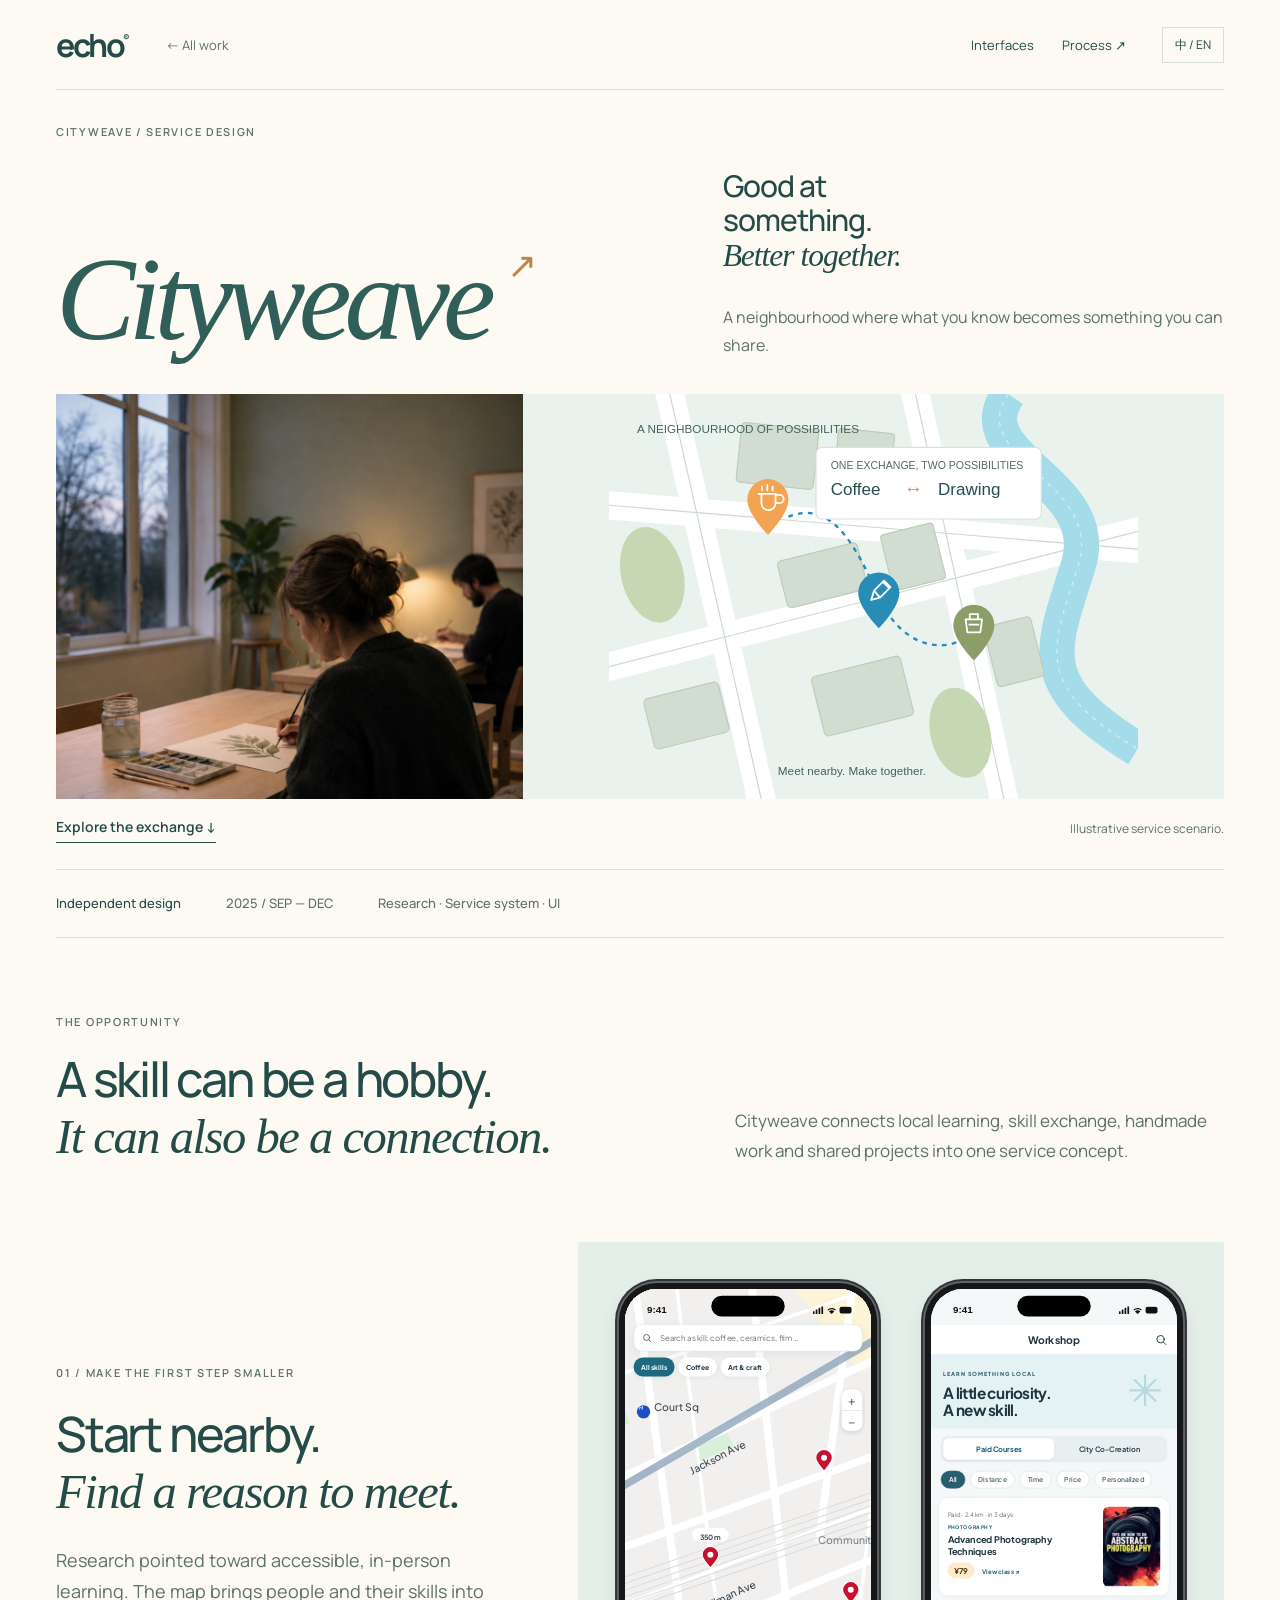
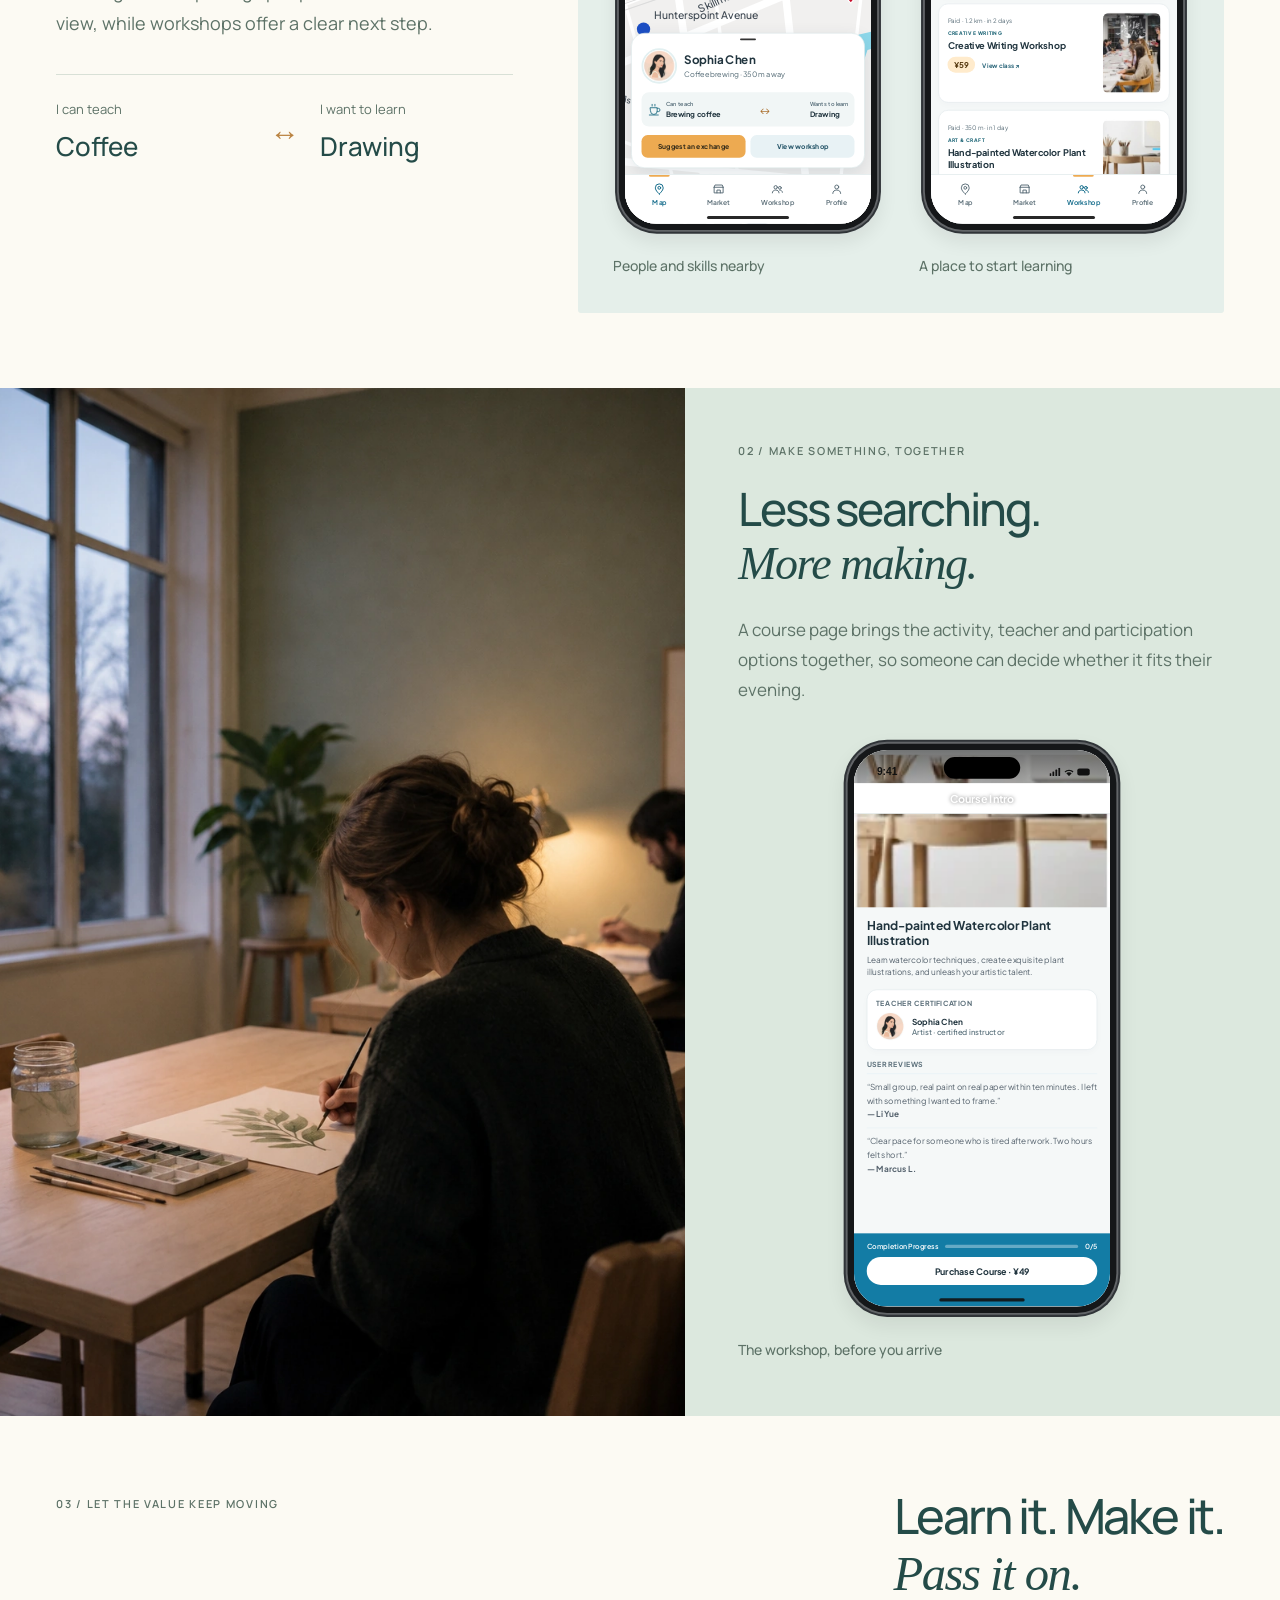
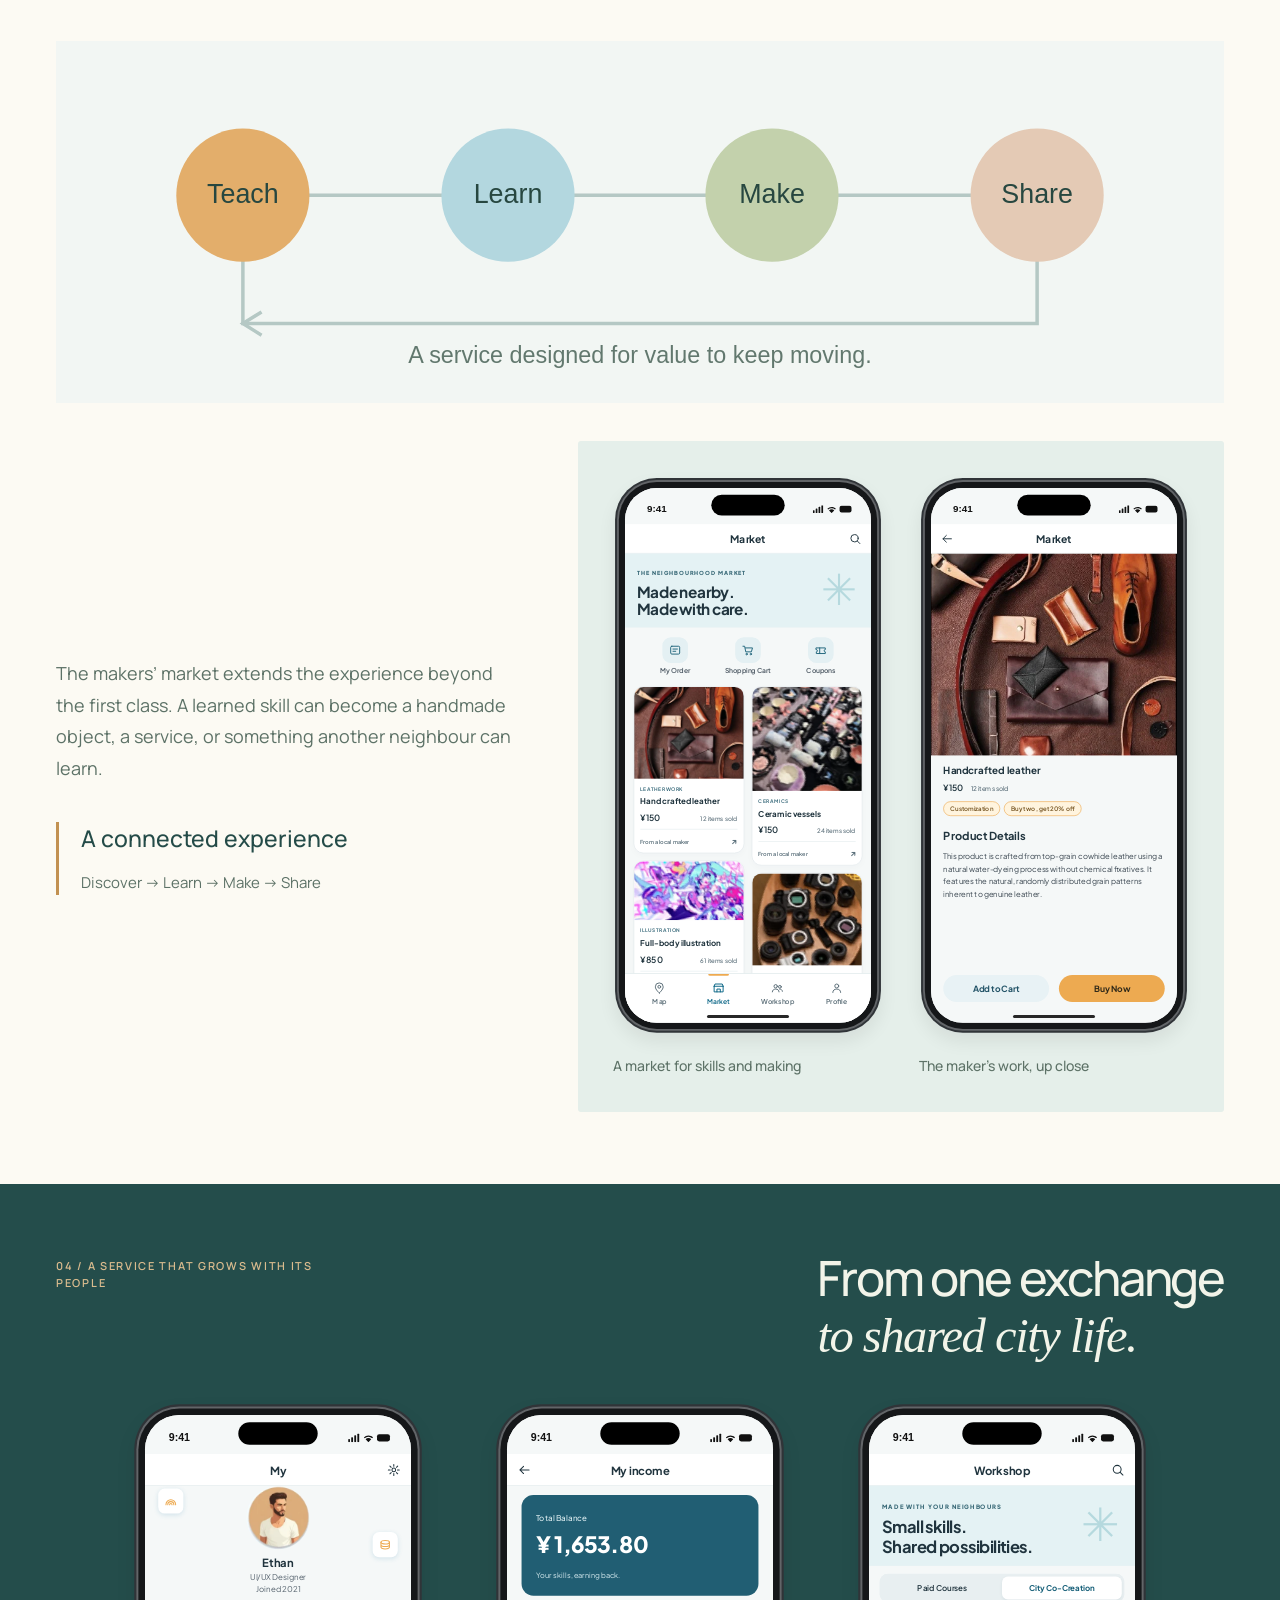
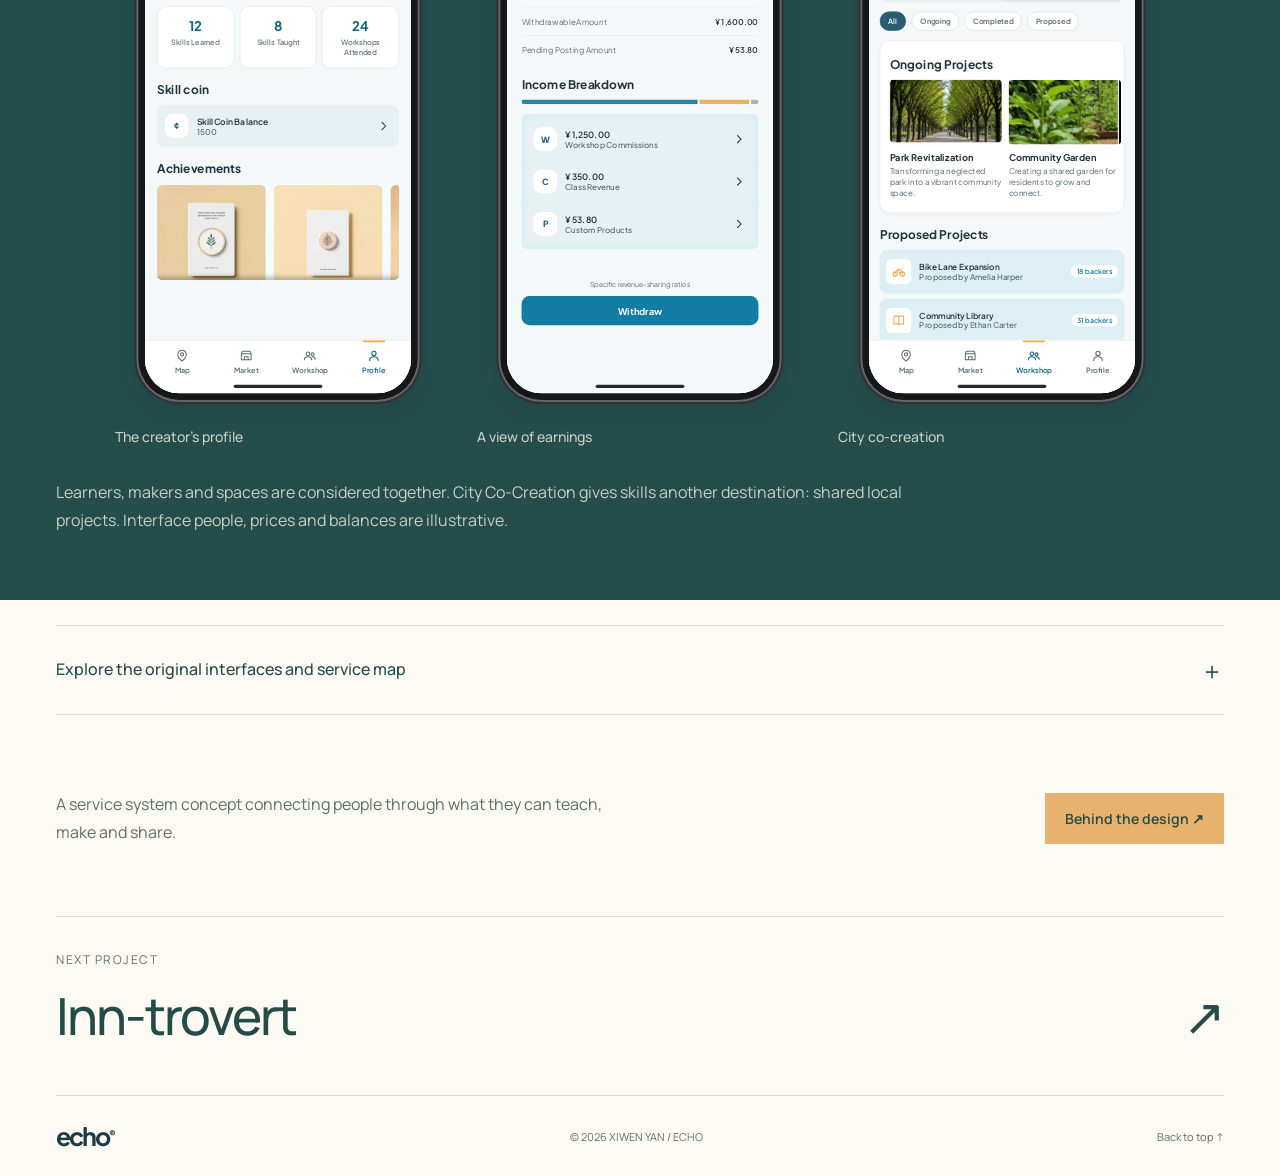
==== commit c810bffe: "Use supplied Cityweave photo and natural bar corner scene" ====
--- a/cityweave.html
+++ b/cityweave.html
@@ -1,4 +1,4 @@
-<!doctype html><html lang="en"><head><meta charset="utf-8"><meta name="viewport" content="width=device-width,initial-scale=1"><title>Cityweave · Xiwen (Echo) Yan</title><meta name="description" content="A service design concept connecting neighbours through skill exchange, workshops, handmade work and city co-creation."><meta name="author" content="Xiwen Yan (Echo Yan)"><link rel="canonical" href="https://portfolio.xiwenyan.top/cityweave.html"><meta property="og:title" content="Cityweave · Echo Yan"><meta property="og:description" content="A service design concept connecting neighbours through skill exchange, workshops, handmade work and city co-creation."><meta property="og:type" content="article"><meta property="og:url" content="https://portfolio.xiwenyan.top/cityweave.html"><meta property="og:image" content="https://portfolio.xiwenyan.top/assets/cityweave-cover.webp"><link rel="icon" href="assets/avatar.png"><link rel="preconnect" href="https://fonts.googleapis.com"><link rel="preconnect" href="https://fonts.gstatic.com" crossorigin><link href="https://fonts.googleapis.com/css2?family=DM+Mono&family=Plus+Jakarta+Sans:wght@400;500;600;700;800&family=Manrope:wght@400;500;600;700;800&display=swap" rel="stylesheet"><link rel="stylesheet" href="portfolio-showcase.css"><link rel="stylesheet" href="city-screens.css"><link rel="stylesheet" href="city-showcase.css"><script src="ui-refinements.js?v=20261117b" defer></script><script src="portfolio-showcase.js?v=20261117c" defer></script><link rel="stylesheet" href="editorial-v4.css"><link rel="stylesheet" href="ui-refinements.css?v=20261117b"><link rel="stylesheet" href="device-shell.css?v=20261117c"><link rel="stylesheet" href="section-details.css?v=20261117d"></head><body class="city-page" data-phone-class="cw"><a href="#project" class="skip-link">Skip to project</a><header class="project-header wrap"><a href="index.html" class="wordmark" aria-label="Echo portfolio home">echo<sup>®</sup></a><a data-en="← All work" data-zh="← 全部作品" href="index.html#work" class="all-work">← All work</a><nav aria-label="Project navigation"><a data-en="Interfaces" data-zh="界面展示" href="#interfaces">Interfaces</a><a data-en="Process ↗" data-zh="设计过程 ↗" href="cityweave-process.html#case-study">Process ↗</a></nav><button id="language" class="language" aria-label="Switch to Chinese">中 / EN</button></header><main id="project"><section class="folio-hero city-intro-v4 wrap"><div class="hero-project"><p data-en="CITYWEAVE / SERVICE DESIGN" data-zh="CITYWEAVE / 服务设计" class="folio-label">CITYWEAVE / SERVICE DESIGN</p></div><div class="city-cover-title"><h1>Cityweave<span aria-hidden="true">↗</span></h1><div><h2 class="city-cover-statement" data-en="Good at&lt;br&gt;something.&lt;br&gt;&lt;em&gt;Better together.&lt;/em&gt;" data-zh="你会的，&lt;br&gt;我想学。&lt;br&gt;&lt;em&gt;一起更好。&lt;/em&gt;">Good at<br>something.<br><em>Better together.</em></h2><p data-en="A neighbourhood where what you know becomes something you can share." data-zh="让你会的东西，成为邻里之间可以分享的价值。" class="folio-copy">A neighbourhood where what you know becomes something you can share.</p></div></div><div class="city-cover-art"><figure class="city-cover-photo"><img src="assets/editorial/city-workshop-scene.webp" alt="Concept rendering of a neighbourhood artist teaching a botanical watercolour workshop." fetchpriority="high"></figure><figure class="city-diagram"><img src="assets/editorial/neighbourhood.svg" alt="Illustrated neighbourhood map connecting local skills and making." fetchpriority="high"></figure></div><div class="city-cover-link"><a data-en="Explore the exchange ↓" data-zh="看看技能如何交换 ↓" class="folio-text-link" href="#interfaces">Explore the exchange ↓</a><p data-en="Illustrative service scenario." data-zh="服务场景示意。">Illustrative service scenario.</p></div><div class="folio-facts"><span data-en="Independent design" data-zh="独立设计" >Independent design</span><span>2025 / SEP — DEC</span><span data-en="Research · Service system · UI" data-zh="研究 · 服务系统 · UI" >Research · Service system · UI</span></div></section><section class="folio-thesis wrap"><p data-en="THE OPPORTUNITY" data-zh="设计机会" class="folio-label">THE OPPORTUNITY</p><h2 data-en="A skill can be a hobby.&lt;br&gt;&lt;em&gt;It can also be a connection.&lt;/em&gt;" data-zh="技能可以是一种爱好，&lt;br&gt;&lt;em&gt;也可以成为人与人的联系。&lt;/em&gt;" class="folio-heading">A skill can be a hobby.<br><em>It can also be a connection.</em></h2><p data-en="Cityweave connects local learning, skill exchange, handmade work and shared projects into one service concept." data-zh="Cityweave 将附近的学习、技能交换、手作与共创项目，连接成一个服务概念。" class="folio-copy">Cityweave connects local learning, skill exchange, handmade work and shared projects into one service concept.</p></section><section class="city-nearby-v4 wrap" id="interfaces"><div class="city-section-copy"><p data-en="01 / MAKE THE FIRST STEP SMALLER" data-zh="01 / 让第一步更容易发生" class="folio-label">01 / MAKE THE FIRST STEP SMALLER</p><h2 data-en="Start nearby.&lt;br&gt;&lt;em&gt;Find a reason to meet.&lt;/em&gt;" data-zh="从附近开始，&lt;br&gt;&lt;em&gt;找到见面的理由。&lt;/em&gt;" class="folio-heading">Start nearby.<br><em>Find a reason to meet.</em></h2><p data-en="Research pointed toward accessible, in-person learning. The map brings people and their skills into view, while workshops offer a clear next step." data-zh="研究指向更容易参与的线下学习。地图让附近的人与技能变得可见，工作坊则提供明确的参与方式。" class="folio-copy">Research pointed toward accessible, in-person learning. The map brings people and their skills into view, while workshops offer a clear next step.</p><div class="exchange-note"><span data-en="I can teach" data-zh="我可以教" >I can teach</span><strong>Coffee</strong><b aria-hidden="true">↔</b><span data-en="I want to learn" data-zh="我想学" >I want to learn</span><strong>Drawing</strong></div></div><div class="city-interface-pair"><figure class="ui-example"><button class="snapshot folio-device " type="button" data-open-screen="map" data-title-en="People and skills nearby" data-title-zh="附近的人与技能" aria-label="Enlarge People and skills nearby"><span class="screen-render" data-shot="map" aria-hidden="true"></span><span class="folio-enlarge" aria-hidden="true">↗</span></button><figcaption data-en="People and skills nearby" data-zh="附近的人与技能" >People and skills nearby</figcaption></figure><figure class="ui-example"><button class="snapshot folio-device " type="button" data-open-screen="workshop" data-title-en="A place to start learning" data-title-zh="开始学习的入口" aria-label="Enlarge A place to start learning"><span class="screen-render" data-shot="workshop" aria-hidden="true"></span><span class="folio-enlarge" aria-hidden="true">↗</span></button><figcaption data-en="A place to start learning" data-zh="开始学习的入口" >A place to start learning</figcaption></figure></div></section><section class="city-making-v4"><figure><img src="assets/editorial/city-workshop-scene.webp" alt="Concept rendering of a neighbourhood artist teaching a botanical watercolour workshop." loading="lazy" ><figcaption class="workshop-scene-caption" data-en="AI-generated workshop concept" data-zh="AI 生成的工作坊概念场景">AI-generated workshop concept</figcaption></figure><div class="making-content"><p data-en="02 / MAKE SOMETHING, TOGETHER" data-zh="02 / 一起动手做点什么" class="folio-label">02 / MAKE SOMETHING, TOGETHER</p><h2 data-en="Less searching.&lt;br&gt;&lt;em&gt;More making.&lt;/em&gt;" data-zh="少一点寻找，&lt;br&gt;&lt;em&gt;多一点动手。&lt;/em&gt;" class="folio-heading">Less searching.<br><em>More making.</em></h2><p data-en="A course page brings the activity, teacher and participation options together, so someone can decide whether it fits their evening." data-zh="课程页集中呈现活动内容、老师与参与方式，帮助人们判断它是否适合自己的时间。" class="folio-copy">A course page brings the activity, teacher and participation options together, so someone can decide whether it fits their evening.</p><figure class="ui-example"><button class="snapshot folio-device " type="button" data-open-screen="course" data-title-en="The workshop, before you arrive" data-title-zh="来之前，先了解工作坊" aria-label="Enlarge The workshop, before you arrive"><span class="screen-render" data-shot="course" aria-hidden="true"></span><span class="folio-enlarge" aria-hidden="true">↗</span></button><figcaption data-en="The workshop, before you arrive" data-zh="来之前，先了解工作坊" >The workshop, before you arrive</figcaption></figure></div></section><section class="city-value-v4 wrap"><div class="folio-section-head"><p data-en="03 / LET THE VALUE KEEP MOVING" data-zh="03 / 让价值继续流动" class="folio-label">03 / LET THE VALUE KEEP MOVING</p><h2 data-en="Learn it. Make it.&lt;br&gt;&lt;em&gt;Pass it on.&lt;/em&gt;" data-zh="学会它，做出来，&lt;br&gt;&lt;em&gt;再分享出去。&lt;/em&gt;" class="folio-heading">Learn it. Make it.<br><em>Pass it on.</em></h2></div><figure class="cycle-art"><img src="assets/editorial/skill-cycle.svg" alt="A service diagram connecting teaching, learning, making and sharing in a continuous cycle." loading="lazy" ></figure><ol class="cycle-mobile"><li><span data-en="Teach" data-zh="教学">Teach</span></li><li><span data-en="Learn" data-zh="学习">Learn</span></li><li><span data-en="Make" data-zh="创作">Make</span></li><li><span data-en="Share" data-zh="分享">Share</span></li></ol><div class="city-market-layout"><div><p data-en="The makers’ market extends the experience beyond the first class. A learned skill can become a handmade object, a service, or something another neighbour can learn." data-zh="手作市集把体验延伸到第一次课程之后。学到的技能可以变成一件作品、一项服务，或另一位邻居可以学习的东西。" class="folio-copy">The makers’ market extends the experience beyond the first class. A learned skill can become a handmade object, a service, or something another neighbour can learn.</p><div class="maker-details"><h3 data-en="A connected experience" data-zh="连接起来的体验" >A connected experience</h3><p data-en="Discover → Learn → Make → Share" data-zh="发现 → 学习 → 创作 → 分享" >Discover → Learn → Make → Share</p></div></div><div class="city-interface-pair"><figure class="ui-example"><button class="snapshot folio-device " type="button" data-open-screen="market" data-title-en="A market for skills and making" data-title-zh="技能与手作的市集" aria-label="Enlarge A market for skills and making"><span class="screen-render" data-shot="market" aria-hidden="true"></span><span class="folio-enlarge" aria-hidden="true">↗</span></button><figcaption data-en="A market for skills and making" data-zh="技能与手作的市集" >A market for skills and making</figcaption></figure><figure class="ui-example"><button class="snapshot folio-device " type="button" data-open-screen="product" data-title-en="The maker’s work, up close" data-title-zh="走近创作者的作品" aria-label="Enlarge The maker’s work, up close"><span class="screen-render" data-shot="product" aria-hidden="true"></span><span class="folio-enlarge" aria-hidden="true">↗</span></button><figcaption data-en="The maker’s work, up close" data-zh="走近创作者的作品" >The maker’s work, up close</figcaption></figure></div></div></section><section class="city-community-v4"><div class="wrap"><div class="folio-section-head"><p data-en="04 / A SERVICE THAT GROWS WITH ITS PEOPLE" data-zh="04 / 随着参与者一起生长的服务" class="folio-label">04 / A SERVICE THAT GROWS WITH ITS PEOPLE</p><h2 data-en="From one exchange&lt;br&gt;&lt;em&gt;to shared city life.&lt;/em&gt;" data-zh="从一次交换，&lt;br&gt;&lt;em&gt;走向共同的城市生活。&lt;/em&gt;" class="folio-heading">From one exchange<br><em>to shared city life.</em></h2></div><div class="community-frames"><figure class="ui-example"><button class="snapshot folio-device" type="button" data-open-screen="my" data-title-en="The creator’s profile" data-title-zh="创作者主页" aria-label="Enlarge The creator’s profile"><span class="screen-render" data-shot="my" aria-hidden="true"></span><span class="folio-enlarge" aria-hidden="true">↗</span></button><figcaption data-en="The creator’s profile" data-zh="创作者主页" >The creator’s profile</figcaption></figure><figure class="ui-example"><button class="snapshot folio-device" type="button" data-open-screen="income" data-title-en="A view of earnings" data-title-zh="收益概览" aria-label="Enlarge A view of earnings"><span class="screen-render" data-shot="income" aria-hidden="true"></span><span class="folio-enlarge" aria-hidden="true">↗</span></button><figcaption data-en="A view of earnings" data-zh="收益概览" >A view of earnings</figcaption></figure><figure class="ui-example"><button class="snapshot folio-device" type="button" data-open-screen="co-create" data-title-en="City co-creation" data-title-zh="城市共创" aria-label="Enlarge City co-creation"><span class="screen-render" data-shot="co-create" aria-hidden="true"></span><span class="folio-enlarge" aria-hidden="true">↗</span></button><figcaption data-en="City co-creation" data-zh="城市共创" >City co-creation</figcaption></figure></div><p data-en="Learners, makers and spaces are considered together. City Co-Creation gives skills another destination: shared local projects. Interface people, prices and balances are illustrative." data-zh="把学习者、手作人与空间放在同一个系统中考虑。城市共创为技能提供另一个去向——共同的本地项目。界面中的人物、价格与余额为示例。" class="folio-copy">Learners, makers and spaces are considered together. City Co-Creation gives skills another destination: shared local projects. Interface people, prices and balances are illustrative.</p></div></section><details class="original-sheet wrap"><summary><span data-en="Explore the original interfaces and service map" data-zh="查看原始界面与服务系统图" >Explore the original interfaces and service map</span><span aria-hidden="true">＋</span></summary><a href="assets/city-hires/interfaces-original.jpg" target="_blank" rel="noopener"><img src="assets/city-hires/interfaces-3200.webp" alt="Explore the original interfaces and service map" loading="lazy" ></a></details><section class="folio-close wrap"><p data-en="A service system concept connecting people through what they can teach, make and share." data-zh="一个通过教学、创作与分享连接彼此的服务系统概念。" class="folio-copy">A service system concept connecting people through what they can teach, make and share.</p><div class="folio-actions"><a data-en="Behind the design ↗" data-zh="查看完整设计过程 ↗" class="folio-cta" href="cityweave-process.html#case-study">Behind the design ↗</a></div></section></main><section class="next-project wrap"><p data-en="NEXT PROJECT" data-zh="下一个作品" class="eyebrow">NEXT PROJECT</p><a href="inn-trovert.html"><span>Inn-trovert</span><span aria-hidden="true">↗</span></a></section><footer class="project-footer wrap"><a href="index.html">echo<sup>®</sup></a><span>© 2026 XIWEN YAN / ECHO</span><a data-en="Back to top ↑" data-zh="回到顶部 ↑" href="#project">Back to top ↑</a></footer><dialog id="screen-dialog" class="screen-dialog" aria-labelledby="screen-detail-title"><div class="dialog-bar"><h2 id="screen-detail-title"></h2><button type="button" class="dialog-close" aria-label="Close enlarged interface">×</button></div><div class="screen-render detail-render"></div></dialog><template id="screen-library"><div id="live" class="phone cw" data-start="map" style="--status: #111;">
+<!doctype html><html lang="en"><head><meta charset="utf-8"><meta name="viewport" content="width=device-width,initial-scale=1"><title>Cityweave · Xiwen (Echo) Yan</title><meta name="description" content="A service design concept connecting neighbours through skill exchange, workshops, handmade work and city co-creation."><meta name="author" content="Xiwen Yan (Echo Yan)"><link rel="canonical" href="https://portfolio.xiwenyan.top/cityweave.html"><meta property="og:title" content="Cityweave · Echo Yan"><meta property="og:description" content="A service design concept connecting neighbours through skill exchange, workshops, handmade work and city co-creation."><meta property="og:type" content="article"><meta property="og:url" content="https://portfolio.xiwenyan.top/cityweave.html"><meta property="og:image" content="https://portfolio.xiwenyan.top/assets/cityweave-cover.webp"><link rel="icon" href="assets/avatar.png"><link rel="preconnect" href="https://fonts.googleapis.com"><link rel="preconnect" href="https://fonts.gstatic.com" crossorigin><link href="https://fonts.googleapis.com/css2?family=DM+Mono&family=Plus+Jakarta+Sans:wght@400;500;600;700;800&family=Manrope:wght@400;500;600;700;800&display=swap" rel="stylesheet"><link rel="stylesheet" href="portfolio-showcase.css"><link rel="stylesheet" href="city-screens.css"><link rel="stylesheet" href="city-showcase.css"><script src="ui-refinements.js?v=20261117b" defer></script><script src="portfolio-showcase.js?v=20261117c" defer></script><link rel="stylesheet" href="editorial-v4.css"><link rel="stylesheet" href="ui-refinements.css?v=20261117b"><link rel="stylesheet" href="device-shell.css?v=20261117c"><link rel="stylesheet" href="section-details.css?v=20261117d"></head><body class="city-page" data-phone-class="cw"><a href="#project" class="skip-link">Skip to project</a><header class="project-header wrap"><a href="index.html" class="wordmark" aria-label="Echo portfolio home">echo<sup>®</sup></a><a data-en="← All work" data-zh="← 全部作品" href="index.html#work" class="all-work">← All work</a><nav aria-label="Project navigation"><a data-en="Interfaces" data-zh="界面展示" href="#interfaces">Interfaces</a><a data-en="Process ↗" data-zh="设计过程 ↗" href="cityweave-process.html#case-study">Process ↗</a></nav><button id="language" class="language" aria-label="Switch to Chinese">中 / EN</button></header><main id="project"><section class="folio-hero city-intro-v4 wrap"><div class="hero-project"><p data-en="CITYWEAVE / SERVICE DESIGN" data-zh="CITYWEAVE / 服务设计" class="folio-label">CITYWEAVE / SERVICE DESIGN</p></div><div class="city-cover-title"><h1>Cityweave<span aria-hidden="true">↗</span></h1><div><h2 class="city-cover-statement" data-en="Good at&lt;br&gt;something.&lt;br&gt;&lt;em&gt;Better together.&lt;/em&gt;" data-zh="你会的，&lt;br&gt;我想学。&lt;br&gt;&lt;em&gt;一起更好。&lt;/em&gt;">Good at<br>something.<br><em>Better together.</em></h2><p data-en="A neighbourhood where what you know becomes something you can share." data-zh="让你会的东西，成为邻里之间可以分享的价值。" class="folio-copy">A neighbourhood where what you know becomes something you can share.</p></div></div><div class="city-cover-art"><figure class="city-cover-photo"><img src="assets/editorial/city-watercolour-user.webp" alt="Watercolour painting in a quiet shared studio, with a botanical study on the table." fetchpriority="high"></figure><figure class="city-diagram"><img src="assets/editorial/neighbourhood.svg" alt="Illustrated neighbourhood map connecting local skills and making." fetchpriority="high"></figure></div><div class="city-cover-link"><a data-en="Explore the exchange ↓" data-zh="看看技能如何交换 ↓" class="folio-text-link" href="#interfaces">Explore the exchange ↓</a><p data-en="Illustrative service scenario." data-zh="服务场景示意。">Illustrative service scenario.</p></div><div class="folio-facts"><span data-en="Independent design" data-zh="独立设计" >Independent design</span><span>2025 / SEP — DEC</span><span data-en="Research · Service system · UI" data-zh="研究 · 服务系统 · UI" >Research · Service system · UI</span></div></section><section class="folio-thesis wrap"><p data-en="THE OPPORTUNITY" data-zh="设计机会" class="folio-label">THE OPPORTUNITY</p><h2 data-en="A skill can be a hobby.&lt;br&gt;&lt;em&gt;It can also be a connection.&lt;/em&gt;" data-zh="技能可以是一种爱好，&lt;br&gt;&lt;em&gt;也可以成为人与人的联系。&lt;/em&gt;" class="folio-heading">A skill can be a hobby.<br><em>It can also be a connection.</em></h2><p data-en="Cityweave connects local learning, skill exchange, handmade work and shared projects into one service concept." data-zh="Cityweave 将附近的学习、技能交换、手作与共创项目，连接成一个服务概念。" class="folio-copy">Cityweave connects local learning, skill exchange, handmade work and shared projects into one service concept.</p></section><section class="city-nearby-v4 wrap" id="interfaces"><div class="city-section-copy"><p data-en="01 / MAKE THE FIRST STEP SMALLER" data-zh="01 / 让第一步更容易发生" class="folio-label">01 / MAKE THE FIRST STEP SMALLER</p><h2 data-en="Start nearby.&lt;br&gt;&lt;em&gt;Find a reason to meet.&lt;/em&gt;" data-zh="从附近开始，&lt;br&gt;&lt;em&gt;找到见面的理由。&lt;/em&gt;" class="folio-heading">Start nearby.<br><em>Find a reason to meet.</em></h2><p data-en="Research pointed toward accessible, in-person learning. The map brings people and their skills into view, while workshops offer a clear next step." data-zh="研究指向更容易参与的线下学习。地图让附近的人与技能变得可见，工作坊则提供明确的参与方式。" class="folio-copy">Research pointed toward accessible, in-person learning. The map brings people and their skills into view, while workshops offer a clear next step.</p><div class="exchange-note"><span data-en="I can teach" data-zh="我可以教" >I can teach</span><strong>Coffee</strong><b aria-hidden="true">↔</b><span data-en="I want to learn" data-zh="我想学" >I want to learn</span><strong>Drawing</strong></div></div><div class="city-interface-pair"><figure class="ui-example"><button class="snapshot folio-device " type="button" data-open-screen="map" data-title-en="People and skills nearby" data-title-zh="附近的人与技能" aria-label="Enlarge People and skills nearby"><span class="screen-render" data-shot="map" aria-hidden="true"></span><span class="folio-enlarge" aria-hidden="true">↗</span></button><figcaption data-en="People and skills nearby" data-zh="附近的人与技能" >People and skills nearby</figcaption></figure><figure class="ui-example"><button class="snapshot folio-device " type="button" data-open-screen="workshop" data-title-en="A place to start learning" data-title-zh="开始学习的入口" aria-label="Enlarge A place to start learning"><span class="screen-render" data-shot="workshop" aria-hidden="true"></span><span class="folio-enlarge" aria-hidden="true">↗</span></button><figcaption data-en="A place to start learning" data-zh="开始学习的入口" >A place to start learning</figcaption></figure></div></section><section class="city-making-v4"><figure><img src="assets/editorial/city-watercolour-user.webp" alt="Watercolour painting in a quiet shared studio, with a botanical study on the table." loading="lazy" ></figure><div class="making-content"><p data-en="02 / MAKE SOMETHING, TOGETHER" data-zh="02 / 一起动手做点什么" class="folio-label">02 / MAKE SOMETHING, TOGETHER</p><h2 data-en="Less searching.&lt;br&gt;&lt;em&gt;More making.&lt;/em&gt;" data-zh="少一点寻找，&lt;br&gt;&lt;em&gt;多一点动手。&lt;/em&gt;" class="folio-heading">Less searching.<br><em>More making.</em></h2><p data-en="A course page brings the activity, teacher and participation options together, so someone can decide whether it fits their evening." data-zh="课程页集中呈现活动内容、老师与参与方式，帮助人们判断它是否适合自己的时间。" class="folio-copy">A course page brings the activity, teacher and participation options together, so someone can decide whether it fits their evening.</p><figure class="ui-example"><button class="snapshot folio-device " type="button" data-open-screen="course" data-title-en="The workshop, before you arrive" data-title-zh="来之前，先了解工作坊" aria-label="Enlarge The workshop, before you arrive"><span class="screen-render" data-shot="course" aria-hidden="true"></span><span class="folio-enlarge" aria-hidden="true">↗</span></button><figcaption data-en="The workshop, before you arrive" data-zh="来之前，先了解工作坊" >The workshop, before you arrive</figcaption></figure></div></section><section class="city-value-v4 wrap"><div class="folio-section-head"><p data-en="03 / LET THE VALUE KEEP MOVING" data-zh="03 / 让价值继续流动" class="folio-label">03 / LET THE VALUE KEEP MOVING</p><h2 data-en="Learn it. Make it.&lt;br&gt;&lt;em&gt;Pass it on.&lt;/em&gt;" data-zh="学会它，做出来，&lt;br&gt;&lt;em&gt;再分享出去。&lt;/em&gt;" class="folio-heading">Learn it. Make it.<br><em>Pass it on.</em></h2></div><figure class="cycle-art"><img src="assets/editorial/skill-cycle.svg" alt="A service diagram connecting teaching, learning, making and sharing in a continuous cycle." loading="lazy" ></figure><ol class="cycle-mobile"><li><span data-en="Teach" data-zh="教学">Teach</span></li><li><span data-en="Learn" data-zh="学习">Learn</span></li><li><span data-en="Make" data-zh="创作">Make</span></li><li><span data-en="Share" data-zh="分享">Share</span></li></ol><div class="city-market-layout"><div><p data-en="The makers’ market extends the experience beyond the first class. A learned skill can become a handmade object, a service, or something another neighbour can learn." data-zh="手作市集把体验延伸到第一次课程之后。学到的技能可以变成一件作品、一项服务，或另一位邻居可以学习的东西。" class="folio-copy">The makers’ market extends the experience beyond the first class. A learned skill can become a handmade object, a service, or something another neighbour can learn.</p><div class="maker-details"><h3 data-en="A connected experience" data-zh="连接起来的体验" >A connected experience</h3><p data-en="Discover → Learn → Make → Share" data-zh="发现 → 学习 → 创作 → 分享" >Discover → Learn → Make → Share</p></div></div><div class="city-interface-pair"><figure class="ui-example"><button class="snapshot folio-device " type="button" data-open-screen="market" data-title-en="A market for skills and making" data-title-zh="技能与手作的市集" aria-label="Enlarge A market for skills and making"><span class="screen-render" data-shot="market" aria-hidden="true"></span><span class="folio-enlarge" aria-hidden="true">↗</span></button><figcaption data-en="A market for skills and making" data-zh="技能与手作的市集" >A market for skills and making</figcaption></figure><figure class="ui-example"><button class="snapshot folio-device " type="button" data-open-screen="product" data-title-en="The maker’s work, up close" data-title-zh="走近创作者的作品" aria-label="Enlarge The maker’s work, up close"><span class="screen-render" data-shot="product" aria-hidden="true"></span><span class="folio-enlarge" aria-hidden="true">↗</span></button><figcaption data-en="The maker’s work, up close" data-zh="走近创作者的作品" >The maker’s work, up close</figcaption></figure></div></div></section><section class="city-community-v4"><div class="wrap"><div class="folio-section-head"><p data-en="04 / A SERVICE THAT GROWS WITH ITS PEOPLE" data-zh="04 / 随着参与者一起生长的服务" class="folio-label">04 / A SERVICE THAT GROWS WITH ITS PEOPLE</p><h2 data-en="From one exchange&lt;br&gt;&lt;em&gt;to shared city life.&lt;/em&gt;" data-zh="从一次交换，&lt;br&gt;&lt;em&gt;走向共同的城市生活。&lt;/em&gt;" class="folio-heading">From one exchange<br><em>to shared city life.</em></h2></div><div class="community-frames"><figure class="ui-example"><button class="snapshot folio-device" type="button" data-open-screen="my" data-title-en="The creator’s profile" data-title-zh="创作者主页" aria-label="Enlarge The creator’s profile"><span class="screen-render" data-shot="my" aria-hidden="true"></span><span class="folio-enlarge" aria-hidden="true">↗</span></button><figcaption data-en="The creator’s profile" data-zh="创作者主页" >The creator’s profile</figcaption></figure><figure class="ui-example"><button class="snapshot folio-device" type="button" data-open-screen="income" data-title-en="A view of earnings" data-title-zh="收益概览" aria-label="Enlarge A view of earnings"><span class="screen-render" data-shot="income" aria-hidden="true"></span><span class="folio-enlarge" aria-hidden="true">↗</span></button><figcaption data-en="A view of earnings" data-zh="收益概览" >A view of earnings</figcaption></figure><figure class="ui-example"><button class="snapshot folio-device" type="button" data-open-screen="co-create" data-title-en="City co-creation" data-title-zh="城市共创" aria-label="Enlarge City co-creation"><span class="screen-render" data-shot="co-create" aria-hidden="true"></span><span class="folio-enlarge" aria-hidden="true">↗</span></button><figcaption data-en="City co-creation" data-zh="城市共创" >City co-creation</figcaption></figure></div><p data-en="Learners, makers and spaces are considered together. City Co-Creation gives skills another destination: shared local projects. Interface people, prices and balances are illustrative." data-zh="把学习者、手作人与空间放在同一个系统中考虑。城市共创为技能提供另一个去向——共同的本地项目。界面中的人物、价格与余额为示例。" class="folio-copy">Learners, makers and spaces are considered together. City Co-Creation gives skills another destination: shared local projects. Interface people, prices and balances are illustrative.</p></div></section><details class="original-sheet wrap"><summary><span data-en="Explore the original interfaces and service map" data-zh="查看原始界面与服务系统图" >Explore the original interfaces and service map</span><span aria-hidden="true">＋</span></summary><a href="assets/city-hires/interfaces-original.jpg" target="_blank" rel="noopener"><img src="assets/city-hires/interfaces-3200.webp" alt="Explore the original interfaces and service map" loading="lazy" ></a></details><section class="folio-close wrap"><p data-en="A service system concept connecting people through what they can teach, make and share." data-zh="一个通过教学、创作与分享连接彼此的服务系统概念。" class="folio-copy">A service system concept connecting people through what they can teach, make and share.</p><div class="folio-actions"><a data-en="Behind the design ↗" data-zh="查看完整设计过程 ↗" class="folio-cta" href="cityweave-process.html#case-study">Behind the design ↗</a></div></section></main><section class="next-project wrap"><p data-en="NEXT PROJECT" data-zh="下一个作品" class="eyebrow">NEXT PROJECT</p><a href="inn-trovert.html"><span>Inn-trovert</span><span aria-hidden="true">↗</span></a></section><footer class="project-footer wrap"><a href="index.html">echo<sup>®</sup></a><span>© 2026 XIWEN YAN / ECHO</span><a data-en="Back to top ↑" data-zh="回到顶部 ↑" href="#project">Back to top ↑</a></footer><dialog id="screen-dialog" class="screen-dialog" aria-labelledby="screen-detail-title"><div class="dialog-bar"><h2 id="screen-detail-title"></h2><button type="button" class="dialog-close" aria-label="Close enlarged interface">×</button></div><div class="screen-render detail-render"></div></dialog><template id="screen-library"><div id="live" class="phone cw" data-start="map" style="--status: #111;">
     <div class="statusbar"><span>9:41</span><svg viewBox="0 0 70 14"><rect x="0" y="9" width="3" height="5" rx="1"></rect><rect x="5" y="6" width="3" height="8" rx="1"></rect><rect x="10" y="3" width="3" height="11" rx="1"></rect><rect x="15" y="0" width="3" height="14" rx="1"></rect><path d="M33 3.2c3 0 5.600 1.200 7.500 3.100l-1.500 1.500a8.400 8.400 0 0 0-12 0l-1.500-1.500A10.600 10.600 0 0 1 33 3.200zm0 4.200c1.800 0 3.400.7 4.600 1.900L33 14l-4.600-4.700A6.500 6.500 0 0 1 33 7.400z"></path><rect x="47" y="1" width="21" height="12" rx="3.500"></rect></svg></div>
 
     <!-- Map -->
--- a/section-details.css
+++ b/section-details.css
@@ -13,3 +13,5 @@
 @media(max-width:760px){.physical-evidence>figure{height:350px;min-height:0}.physical-frames{gap:20px}.physical-frames .folio-device{max-width:none}.inn-close-photo{gap:18px}}
 
 .workshop-scene-caption{position:absolute;left:22px;bottom:18px;padding:7px 12px;background:#193e37de;color:#fff;font:11px/1.5 var(--folio-font);border-radius:20px;z-index:1}
+
+.inn-handover{display:grid;grid-template-columns:1.5fr 1fr;gap:50px;align-items:center;padding:35px 0 55px}.inn-handover figure{margin:0}.inn-handover img{display:block;width:100%;height:auto;border-radius:3px}.inn-handover figcaption{font:12px/1.6 var(--folio-font);color:#b9c6b3;margin-top:12px}.inn-handover .folio-heading{margin:22px 0}.inn-handover .folio-copy{font-size:16px;line-height:1.8}@media(max-width:760px){.inn-handover{grid-template-columns:1fr;gap:25px;padding:25px 0 40px}.inn-handover .folio-heading{margin:16px 0}}
